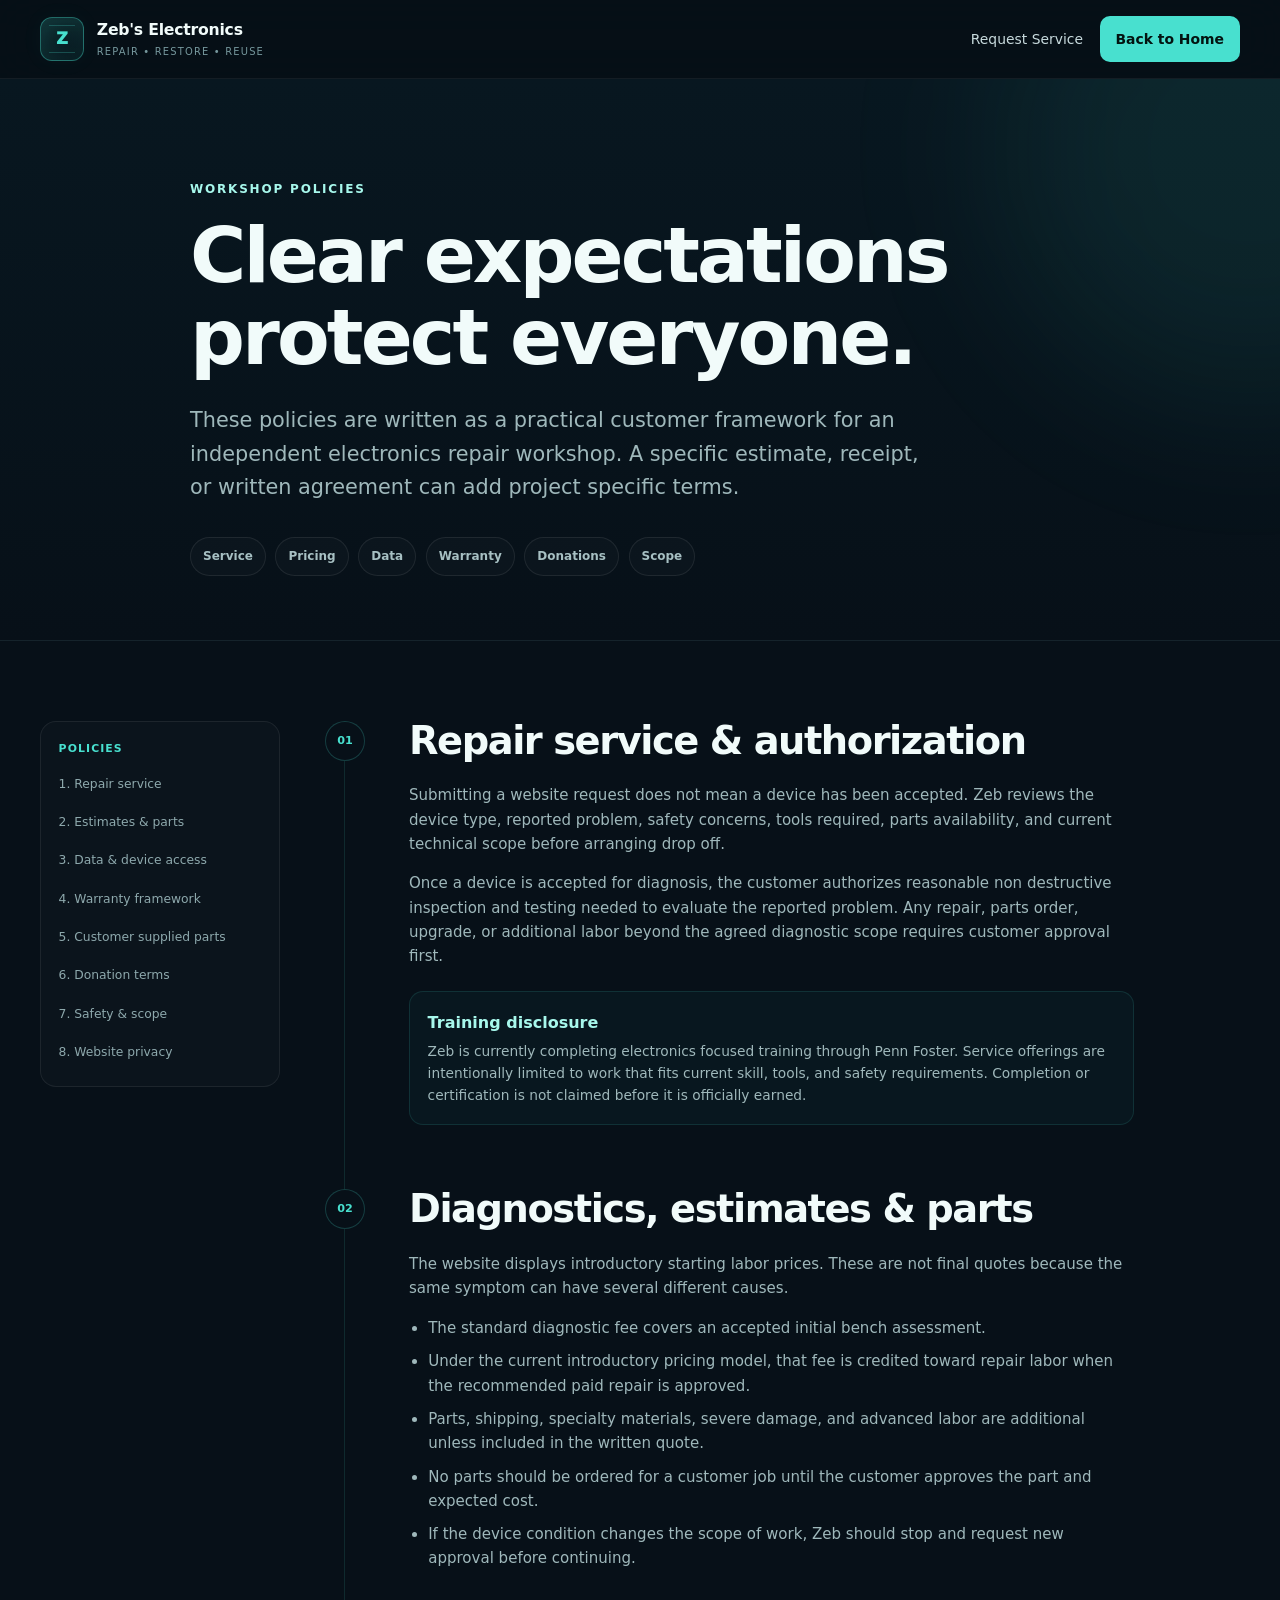
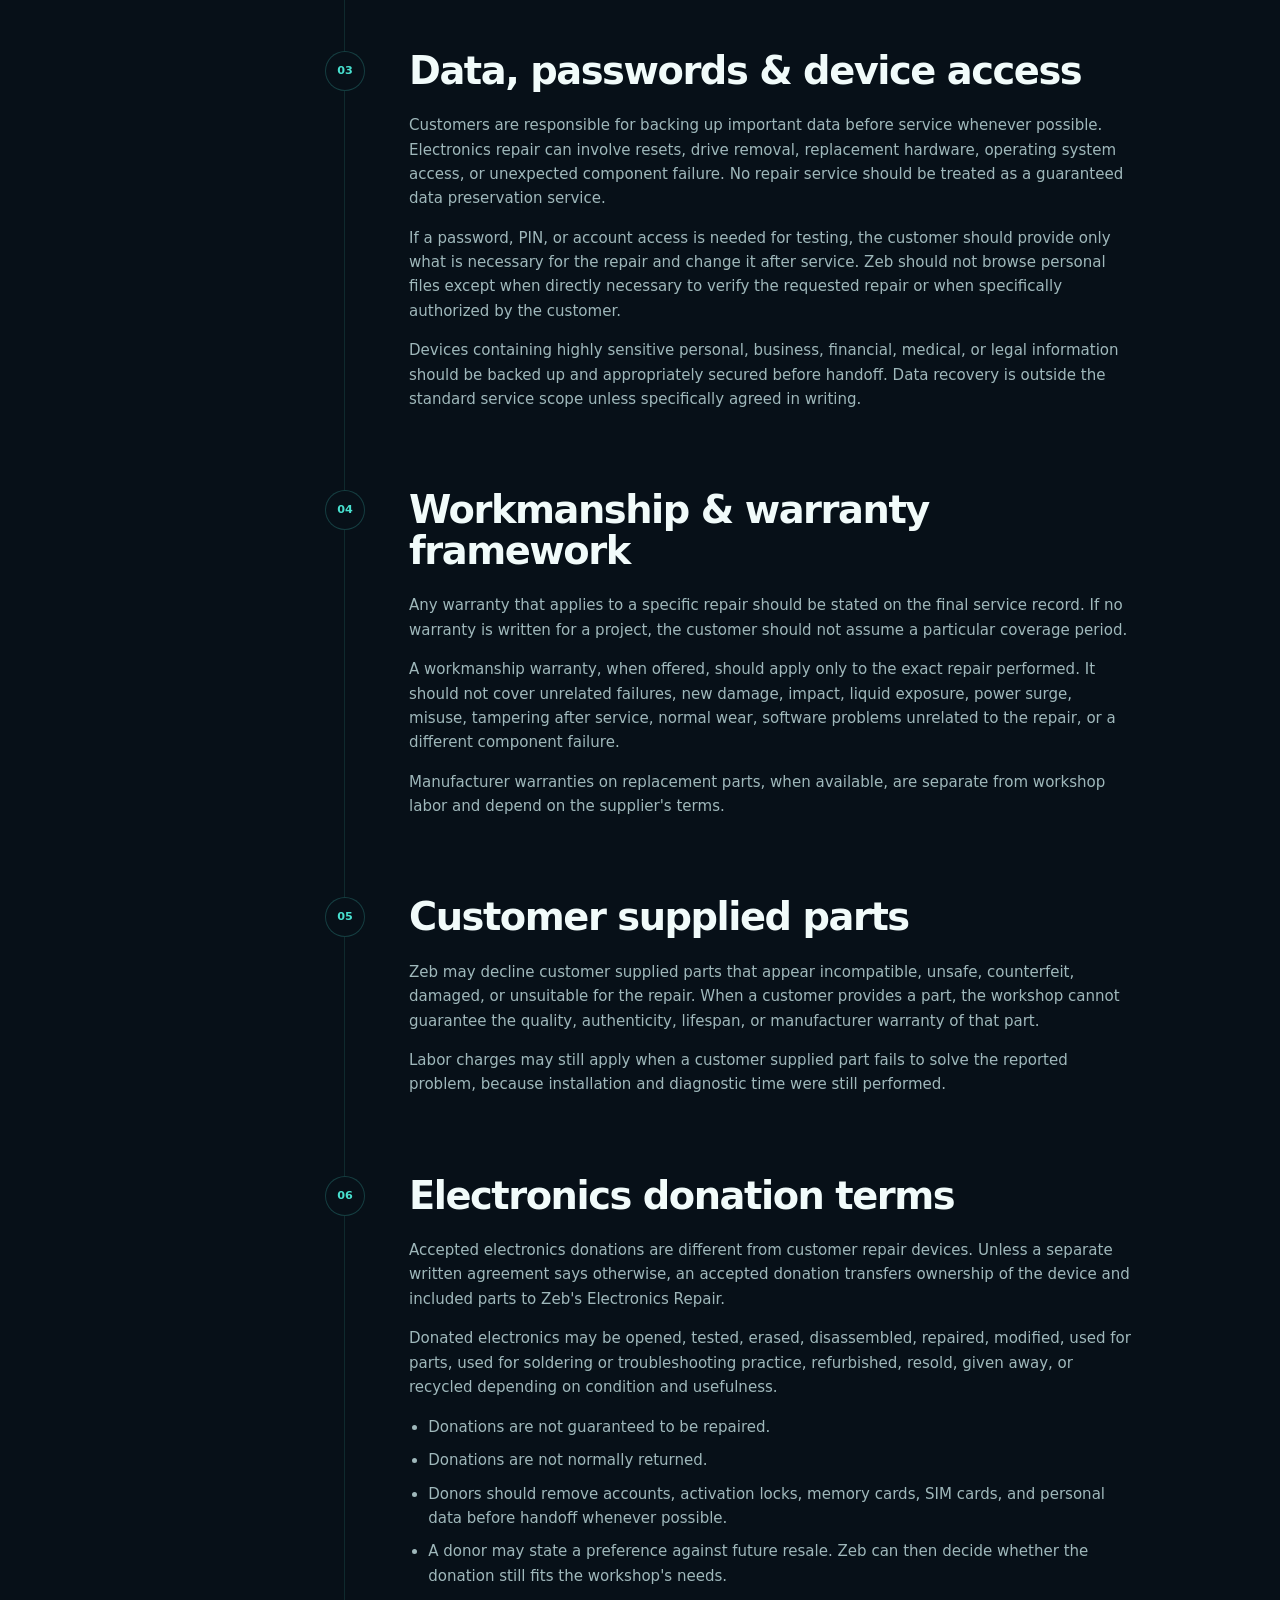
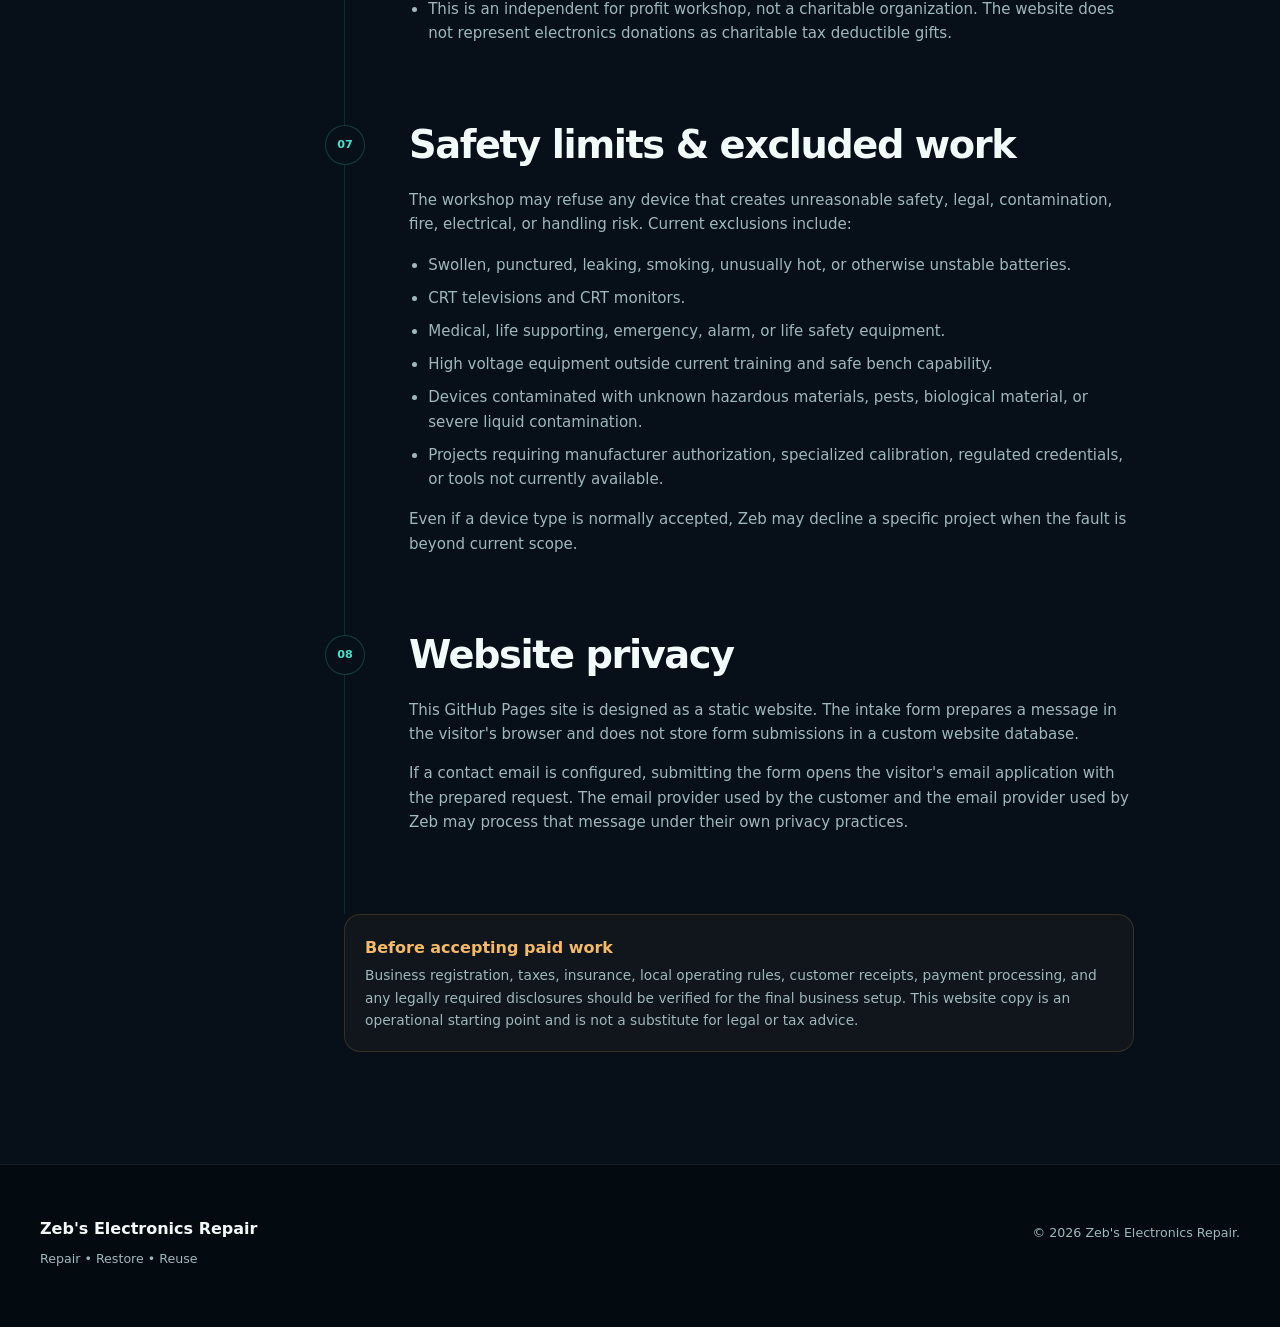
==== policies.html @ aea97937 "Add files via upload" ====
<!doctype html>
<html lang="en">
<head>
  <meta charset="utf-8" />
  <meta name="viewport" content="width=device-width, initial-scale=1" />
  <meta name="theme-color" content="#071018" />
  <meta name="description" content="Service, data, donation, repair, and workshop policies for Zeb's Electronics Repair." />
  <title>Service Policies | Zeb's Electronics Repair</title>
  <link rel="icon" href="assets/favicon.svg" type="image/svg+xml" />
  <link rel="stylesheet" href="styles.css" />
</head>
<body class="policy-page">
  <a class="skip-link" href="#main">Skip to content</a>
  <header class="site-header" id="top">
    <div class="container nav-wrap">
      <a class="brand" href="index.html" aria-label="Zeb's Electronics Repair home">
        <span class="brand-mark" aria-hidden="true"><span>Z</span></span>
        <span class="brand-copy"><strong>Zeb's Electronics</strong><small>Repair • Restore • Reuse</small></span>
      </a>
      <nav class="policy-nav" aria-label="Policy navigation">
        <a href="index.html#contact">Request Service</a>
        <a class="nav-cta" href="index.html">Back to Home</a>
      </nav>
    </div>
  </header>

  <main id="main">
    <section class="policy-hero">
      <div class="container narrow reveal visible">
        <p class="eyebrow">Workshop policies</p>
        <h1>Clear expectations protect everyone.</h1>
        <p class="hero-lead">These policies are written as a practical customer framework for an independent electronics repair workshop. A specific estimate, receipt, or written agreement can add project specific terms.</p>
        <div class="policy-jump">
          <a href="#service">Service</a><a href="#pricing-policy">Pricing</a><a href="#data">Data</a><a href="#warranty">Warranty</a><a href="#donations">Donations</a><a href="#scope">Scope</a>
        </div>
      </div>
    </section>

    <section class="policy-content">
      <div class="container policy-layout">
        <aside class="policy-sidebar">
          <span>Policies</span>
          <a href="#service">1. Repair service</a>
          <a href="#pricing-policy">2. Estimates & parts</a>
          <a href="#data">3. Data & device access</a>
          <a href="#warranty">4. Warranty framework</a>
          <a href="#customer-parts">5. Customer supplied parts</a>
          <a href="#donations">6. Donation terms</a>
          <a href="#scope">7. Safety & scope</a>
          <a href="#privacy">8. Website privacy</a>
        </aside>

        <div class="policy-sections">
          <section id="service" class="policy-block">
            <span class="policy-number">01</span>
            <h2>Repair service & authorization</h2>
            <p>Submitting a website request does not mean a device has been accepted. Zeb reviews the device type, reported problem, safety concerns, tools required, parts availability, and current technical scope before arranging drop off.</p>
            <p>Once a device is accepted for diagnosis, the customer authorizes reasonable non destructive inspection and testing needed to evaluate the reported problem. Any repair, parts order, upgrade, or additional labor beyond the agreed diagnostic scope requires customer approval first.</p>
            <div class="policy-callout"><strong>Training disclosure</strong><p>Zeb is currently completing electronics focused training through Penn Foster. Service offerings are intentionally limited to work that fits current skill, tools, and safety requirements. Completion or certification is not claimed before it is officially earned.</p></div>
          </section>

          <section id="pricing-policy" class="policy-block">
            <span class="policy-number">02</span>
            <h2>Diagnostics, estimates & parts</h2>
            <p>The website displays introductory starting labor prices. These are not final quotes because the same symptom can have several different causes.</p>
            <ul>
              <li>The standard diagnostic fee covers an accepted initial bench assessment.</li>
              <li>Under the current introductory pricing model, that fee is credited toward repair labor when the recommended paid repair is approved.</li>
              <li>Parts, shipping, specialty materials, severe damage, and advanced labor are additional unless included in the written quote.</li>
              <li>No parts should be ordered for a customer job until the customer approves the part and expected cost.</li>
              <li>If the device condition changes the scope of work, Zeb should stop and request new approval before continuing.</li>
            </ul>
          </section>

          <section id="data" class="policy-block">
            <span class="policy-number">03</span>
            <h2>Data, passwords & device access</h2>
            <p>Customers are responsible for backing up important data before service whenever possible. Electronics repair can involve resets, drive removal, replacement hardware, operating system access, or unexpected component failure. No repair service should be treated as a guaranteed data preservation service.</p>
            <p>If a password, PIN, or account access is needed for testing, the customer should provide only what is necessary for the repair and change it after service. Zeb should not browse personal files except when directly necessary to verify the requested repair or when specifically authorized by the customer.</p>
            <p>Devices containing highly sensitive personal, business, financial, medical, or legal information should be backed up and appropriately secured before handoff. Data recovery is outside the standard service scope unless specifically agreed in writing.</p>
          </section>

          <section id="warranty" class="policy-block">
            <span class="policy-number">04</span>
            <h2>Workmanship & warranty framework</h2>
            <p>Any warranty that applies to a specific repair should be stated on the final service record. If no warranty is written for a project, the customer should not assume a particular coverage period.</p>
            <p>A workmanship warranty, when offered, should apply only to the exact repair performed. It should not cover unrelated failures, new damage, impact, liquid exposure, power surge, misuse, tampering after service, normal wear, software problems unrelated to the repair, or a different component failure.</p>
            <p>Manufacturer warranties on replacement parts, when available, are separate from workshop labor and depend on the supplier's terms.</p>
          </section>

          <section id="customer-parts" class="policy-block">
            <span class="policy-number">05</span>
            <h2>Customer supplied parts</h2>
            <p>Zeb may decline customer supplied parts that appear incompatible, unsafe, counterfeit, damaged, or unsuitable for the repair. When a customer provides a part, the workshop cannot guarantee the quality, authenticity, lifespan, or manufacturer warranty of that part.</p>
            <p>Labor charges may still apply when a customer supplied part fails to solve the reported problem, because installation and diagnostic time were still performed.</p>
          </section>

          <section id="donations" class="policy-block">
            <span class="policy-number">06</span>
            <h2>Electronics donation terms</h2>
            <p>Accepted electronics donations are different from customer repair devices. Unless a separate written agreement says otherwise, an accepted donation transfers ownership of the device and included parts to Zeb's Electronics Repair.</p>
            <p>Donated electronics may be opened, tested, erased, disassembled, repaired, modified, used for parts, used for soldering or troubleshooting practice, refurbished, resold, given away, or recycled depending on condition and usefulness.</p>
            <ul>
              <li>Donations are not guaranteed to be repaired.</li>
              <li>Donations are not normally returned.</li>
              <li>Donors should remove accounts, activation locks, memory cards, SIM cards, and personal data before handoff whenever possible.</li>
              <li>A donor may state a preference against future resale. Zeb can then decide whether the donation still fits the workshop's needs.</li>
              <li>This is an independent for profit workshop, not a charitable organization. The website does not represent electronics donations as charitable tax deductible gifts.</li>
            </ul>
          </section>

          <section id="scope" class="policy-block">
            <span class="policy-number">07</span>
            <h2>Safety limits & excluded work</h2>
            <p>The workshop may refuse any device that creates unreasonable safety, legal, contamination, fire, electrical, or handling risk. Current exclusions include:</p>
            <ul>
              <li>Swollen, punctured, leaking, smoking, unusually hot, or otherwise unstable batteries.</li>
              <li>CRT televisions and CRT monitors.</li>
              <li>Medical, life supporting, emergency, alarm, or life safety equipment.</li>
              <li>High voltage equipment outside current training and safe bench capability.</li>
              <li>Devices contaminated with unknown hazardous materials, pests, biological material, or severe liquid contamination.</li>
              <li>Projects requiring manufacturer authorization, specialized calibration, regulated credentials, or tools not currently available.</li>
            </ul>
            <p>Even if a device type is normally accepted, Zeb may decline a specific project when the fault is beyond current scope.</p>
          </section>

          <section id="privacy" class="policy-block">
            <span class="policy-number">08</span>
            <h2>Website privacy</h2>
            <p>This GitHub Pages site is designed as a static website. The intake form prepares a message in the visitor's browser and does not store form submissions in a custom website database.</p>
            <p>If a contact email is configured, submitting the form opens the visitor's email application with the prepared request. The email provider used by the customer and the email provider used by Zeb may process that message under their own privacy practices.</p>
          </section>

          <div class="policy-footer-note">
            <strong>Before accepting paid work</strong>
            <p>Business registration, taxes, insurance, local operating rules, customer receipts, payment processing, and any legally required disclosures should be verified for the final business setup. This website copy is an operational starting point and is not a substitute for legal or tax advice.</p>
          </div>
        </div>
      </div>
    </section>
  </main>

  <footer class="site-footer">
    <div class="container footer-grid policy-footer-grid">
      <div><strong>Zeb's Electronics Repair</strong><p>Repair • Restore • Reuse</p></div>
      <div class="footer-small"><p>© <span id="year"></span> Zeb's Electronics Repair.</p></div>
    </div>
  </footer>
  <script src="script.js"></script>
</body>
</html>
---- styles.css ----
:root {
  --bg: #061017;
  --bg-deep: #040b10;
  --bg-soft: #0a1720;
  --panel: #0d1e28;
  --panel-2: #102833;
  --line: rgba(151, 211, 218, 0.15);
  --line-strong: rgba(151, 211, 218, 0.28);
  --text: #f1fbfa;
  --muted: #9fb8bb;
  --muted-2: #718f94;
  --accent: #48e0cf;
  --accent-2: #a7f8ec;
  --accent-dark: #0cae9e;
  --warm: #f5ba67;
  --danger: #ff8f7e;
  --success: #6ce7b7;
  --max: 1200px;
  --radius: 24px;
  --radius-sm: 14px;
  --shadow: 0 30px 80px rgba(0, 0, 0, 0.32);
  --shadow-soft: 0 14px 40px rgba(0, 0, 0, 0.19);
}

* { box-sizing: border-box; }
html { scroll-behavior: smooth; }
body {
  margin: 0;
  font-family: Inter, ui-sans-serif, system-ui, -apple-system, BlinkMacSystemFont, "Segoe UI", sans-serif;
  background: var(--bg);
  color: var(--text);
  line-height: 1.62;
  -webkit-font-smoothing: antialiased;
}
body::selection { background: var(--accent); color: #02100e; }
a { color: inherit; }
img { max-width: 100%; display: block; }
button, input, textarea, select { font: inherit; }
button { color: inherit; }

.sr-only {
  position: absolute;
  width: 1px;
  height: 1px;
  padding: 0;
  margin: -1px;
  overflow: hidden;
  clip: rect(0, 0, 0, 0);
  white-space: nowrap;
  border: 0;
}
.skip-link {
  position: fixed;
  left: 1rem;
  top: 1rem;
  z-index: 999;
  padding: 0.72rem 1rem;
  background: var(--accent);
  color: #04110f;
  border-radius: 10px;
  transform: translateY(-180%);
  transition: 0.2s ease;
  font-weight: 800;
}
.skip-link:focus { transform: translateY(0); }

.container { width: min(calc(100% - 2rem), var(--max)); margin-inline: auto; }
.narrow { max-width: 900px; }
.section { padding: 7.5rem 0; }
.section-shell { position: relative; overflow: hidden; }
.eyebrow {
  display: inline-flex;
  align-items: center;
  gap: 0.55rem;
  margin: 0 0 1rem;
  color: var(--accent-2);
  font-size: 0.75rem;
  font-weight: 850;
  letter-spacing: 0.15em;
  text-transform: uppercase;
}
h1, h2, h3 { line-height: 1.06; margin-top: 0; letter-spacing: -0.038em; }
h1 { font-size: clamp(3.35rem, 7.5vw, 7rem); max-width: 890px; margin-bottom: 1.6rem; }
h1 span { color: var(--accent); }
h2 { font-size: clamp(2.25rem, 4.4vw, 4.2rem); margin-bottom: 1.35rem; }
h3 { font-size: 1.35rem; }
p { color: var(--muted); }
.section-heading { max-width: 780px; margin-bottom: 3rem; }
.section-heading.compact { margin-bottom: 0; }
.section-heading > p:last-child { font-size: 1.05rem; max-width: 720px; }

.site-header {
  position: sticky;
  top: 0;
  z-index: 100;
  border-bottom: 1px solid rgba(255,255,255,0.06);
  background: rgba(6, 16, 23, 0.86);
  backdrop-filter: blur(20px);
}
.nav-wrap { min-height: 78px; display: flex; align-items: center; justify-content: space-between; gap: 1rem; }
.brand { display: inline-flex; align-items: center; gap: 0.8rem; text-decoration: none; min-width: 0; }
.brand-mark {
  position: relative;
  width: 44px;
  height: 44px;
  display: grid;
  place-items: center;
  border: 1px solid rgba(72, 224, 207, 0.4);
  border-radius: 12px;
  background: linear-gradient(145deg, rgba(72,224,207,0.16), rgba(72,224,207,0.03));
  color: var(--accent);
  font-weight: 950;
  box-shadow: inset 0 0 22px rgba(72,224,207,0.07), 0 0 24px rgba(72,224,207,0.04);
}
.brand-mark::before,
.brand-mark::after {
  content: "";
  position: absolute;
  left: 8px;
  right: 8px;
  height: 1px;
  background: rgba(72,224,207,0.24);
}
.brand-mark::before { top: 7px; }
.brand-mark::after { bottom: 7px; }
.brand-mark span { position: relative; z-index: 1; }
.brand-copy strong, .brand-copy small { display: block; }
.brand-copy strong { font-size: 0.98rem; letter-spacing: -0.015em; }
.brand-copy small { color: #76989d; font-size: 0.62rem; margin-top: 0.1rem; letter-spacing: 0.12em; text-transform: uppercase; }
.site-nav, .policy-nav { display: flex; align-items: center; gap: 0.25rem; }
.site-nav a, .policy-nav a { text-decoration: none; color: #c8dadd; font-size: 0.87rem; padding: 0.75rem 0.78rem; border-radius: 10px; }
.site-nav a:hover, .policy-nav a:hover { color: white; background: rgba(255,255,255,0.045); }
.site-nav .nav-cta, .policy-nav .nav-cta { color: #031411; background: var(--accent); font-weight: 850; padding-inline: 1rem; }
.menu-button { display: none; border: 0; background: transparent; width: 45px; height: 45px; padding: 10px; }
.menu-button span:not(.sr-only) { display: block; width: 100%; height: 2px; margin: 5px 0; background: var(--text); }

.hero { min-height: 790px; display: grid; align-items: center; padding: 7rem 0 6rem; }
.circuit-grid {
  position: absolute;
  inset: 0;
  pointer-events: none;
  opacity: 0.36;
  background-image:
    linear-gradient(rgba(72,224,207,0.05) 1px, transparent 1px),
    linear-gradient(90deg, rgba(72,224,207,0.05) 1px, transparent 1px);
  background-size: 58px 58px;
  mask-image: linear-gradient(to bottom, black, transparent 91%);
}
.circuit-grid::after {
  content: "";
  position: absolute;
  width: 700px;
  height: 700px;
  right: -180px;
  top: 20px;
  background: radial-gradient(circle, rgba(72,224,207,0.18), rgba(72,224,207,0.035) 44%, transparent 69%);
  filter: blur(12px);
}
.hero-grid { position: relative; display: grid; grid-template-columns: 1.16fr 0.84fr; align-items: center; gap: 4rem; }
.hero-lead { max-width: 730px; font-size: clamp(1.08rem, 2vw, 1.3rem); }
.hero-actions { display: flex; gap: 0.85rem; flex-wrap: wrap; margin: 2rem 0 2.6rem; }
.button {
  display: inline-flex;
  align-items: center;
  justify-content: center;
  min-height: 52px;
  padding: 0.86rem 1.28rem;
  border-radius: 13px;
  border: 1px solid transparent;
  text-decoration: none;
  font-weight: 850;
  cursor: pointer;
  transition: transform 0.2s ease, box-shadow 0.2s ease, border-color 0.2s ease, background 0.2s ease;
}
.button:hover { transform: translateY(-2px); }
.button.primary { background: var(--accent); color: #031310; box-shadow: 0 12px 34px rgba(72,224,207,0.16); }
.button.primary:hover { box-shadow: 0 16px 44px rgba(72,224,207,0.24); }
.button.secondary { border-color: rgba(255,255,255,0.13); color: var(--text); background: rgba(255,255,255,0.025); }
.button.secondary:hover { border-color: rgba(72,224,207,0.3); background: rgba(72,224,207,0.04); }
.small-button { min-height: 46px; font-size: 0.88rem; }
.status-dot, .live-light { width: 9px; height: 9px; border-radius: 50%; background: var(--success); box-shadow: 0 0 14px rgba(108,231,183,0.7); flex: 0 0 auto; }
.hero-proof { display: grid; grid-template-columns: repeat(3, minmax(0,1fr)); gap: 0; max-width: 700px; border-top: 1px solid rgba(255,255,255,0.08); padding-top: 1.1rem; }
.hero-proof > div { padding: 0.5rem 1rem 0.5rem 0; }
.hero-proof > div + div { padding-left: 1rem; border-left: 1px solid rgba(255,255,255,0.07); }
.hero-proof strong, .hero-proof span { display: block; }
.hero-proof strong { font-size: 0.86rem; }
.hero-proof span { margin-top: 0.25rem; color: #77969b; font-size: 0.73rem; line-height: 1.35; }
.hero-panel { position: relative; min-height: 520px; display: grid; place-items: center; }
.panel-glow { position: absolute; width: 360px; height: 360px; border-radius: 50%; background: rgba(72,224,207,0.1); filter: blur(70px); }
.device-card {
  position: relative;
  width: min(100%, 420px);
  padding: 2rem;
  border: 1px solid rgba(72,224,207,0.17);
  border-radius: 28px;
  background: linear-gradient(145deg, rgba(17,42,53,0.95), rgba(7,19,27,0.95));
  box-shadow: var(--shadow);
  overflow: hidden;
}
.device-card::before { content: ""; position: absolute; inset: 0; pointer-events: none; background: linear-gradient(135deg, rgba(255,255,255,0.035), transparent 30%); }
.card-kicker { display: flex; align-items: center; gap: 0.55rem; color: #7da4a8; font-size: 0.67rem; font-weight: 900; letter-spacing: 0.14em; }
.repair-screen { position: relative; height: 124px; margin: 1.6rem 0 1.5rem; border: 1px solid rgba(72,224,207,0.12); border-radius: 15px; background: #07141b; overflow: hidden; }
.repair-screen::before { content: ""; position: absolute; inset: 0; opacity: 0.35; background-image: linear-gradient(rgba(72,224,207,0.07) 1px, transparent 1px); background-size: 100% 18px; }
.screen-line { position: absolute; left: 22px; height: 4px; border-radius: 99px; background: rgba(72,224,207,0.45); }
.screen-line.w80 { top: 28px; width: 78%; }
.screen-line.w58 { top: 51px; width: 56%; }
.screen-line.w68 { top: 74px; width: 66%; }
.screen-pulse { position: absolute; left: 22px; bottom: 22px; width: calc(100% - 44px); height: 1px; background: linear-gradient(90deg, transparent, var(--accent), transparent); box-shadow: 0 0 12px rgba(72,224,207,0.55); }
.device-card h2 { font-size: 2rem; margin-bottom: 0.7rem; }
.device-card > p { font-size: 0.9rem; }
.device-stats { display: grid; grid-template-columns: repeat(3,1fr); gap: 0.7rem; margin-top: 1.5rem; padding-top: 1.2rem; border-top: 1px solid rgba(255,255,255,0.08); }
.device-stats div { display: grid; gap: 0.1rem; }
.device-stats strong { color: var(--accent); font-size: 0.8rem; }
.device-stats span { color: #87a6aa; font-size: 0.78rem; }
.floating-chip { position: absolute; padding: 0.55rem 0.75rem; border-radius: 10px; border: 1px solid rgba(72,224,207,0.15); background: rgba(8,22,30,0.9); color: #a9cdcf; font-size: 0.72rem; font-weight: 800; box-shadow: var(--shadow-soft); }
.chip-one { left: 0; top: 96px; transform: rotate(-5deg); }
.chip-two { right: -12px; top: 150px; transform: rotate(4deg); }
.chip-three { right: 18px; bottom: 88px; transform: rotate(-3deg); }

.trust-strip { border-top: 1px solid rgba(255,255,255,0.05); border-bottom: 1px solid rgba(255,255,255,0.05); background: #07141b; }
.trust-grid { display: grid; grid-template-columns: repeat(4, 1fr); }
.trust-grid > div { padding: 1.35rem 1.2rem; display: grid; grid-template-columns: auto 1fr; grid-template-rows: auto auto; column-gap: 0.7rem; border-right: 1px solid rgba(255,255,255,0.06); }
.trust-grid > div:last-child { border-right: 0; }
.trust-grid span { grid-row: 1 / 3; align-self: start; color: var(--accent); font-size: 0.72rem; font-weight: 900; }
.trust-grid strong { font-size: 0.88rem; }
.trust-grid small { color: #6f8d92; font-size: 0.7rem; margin-top: 0.18rem; line-height: 1.35; }

.card-grid { display: grid; gap: 1rem; }
.services-grid { grid-template-columns: repeat(3, 1fr); }
.service-card {
  position: relative;
  display: flex;
  flex-direction: column;
  min-height: 390px;
  padding: 1.55rem;
  border: 1px solid rgba(255,255,255,0.075);
  border-radius: var(--radius);
  background: linear-gradient(145deg, rgba(15,34,45,0.84), rgba(8,20,28,0.72));
  overflow: hidden;
  transition: transform 0.25s ease, border-color 0.25s ease, background 0.25s ease;
}
.service-card:hover { transform: translateY(-5px); border-color: rgba(72,224,207,0.23); background: linear-gradient(145deg, rgba(17,41,51,0.94), rgba(8,20,28,0.82)); }
.service-card::after { content: ""; position: absolute; width: 140px; height: 140px; right: -70px; top: -70px; border-radius: 50%; background: rgba(72,224,207,0.05); }
.service-top { display: flex; align-items: center; justify-content: space-between; gap: 1rem; margin-bottom: 1.2rem; }
.service-symbol { width: 48px; height: 48px; display: grid; place-items: center; border-radius: 14px; background: rgba(72,224,207,0.08); color: var(--accent); font-size: 1.35rem; }
.service-tag { color: #7f9fa4; border: 1px solid rgba(255,255,255,0.07); border-radius: 99px; padding: 0.3rem 0.55rem; font-size: 0.62rem; font-weight: 850; text-transform: uppercase; letter-spacing: 0.08em; }
.service-card h3 { margin-bottom: 0.65rem; }
.service-card > p { margin-top: 0; }
.mini-list { display: grid; gap: 0.35rem; padding: 0; margin: 0 0 1.5rem; list-style: none; color: #8ca9ad; font-size: 0.82rem; }
.mini-list li::before { content: "✓"; color: var(--accent); margin-right: 0.55rem; font-weight: 900; }
.service-card > a { margin-top: auto; text-decoration: none; color: var(--accent-2); font-size: 0.84rem; font-weight: 850; }
.service-card > a span { display: inline-block; margin-left: 0.2rem; transition: transform 0.2s ease; }
.service-card > a:hover span { transform: translateX(3px); }
.scope-banner { margin-top: 1.2rem; padding: 1.1rem 1.2rem; display: flex; align-items: center; justify-content: space-between; gap: 1.2rem; border: 1px solid rgba(245,186,103,0.2); border-radius: 16px; background: rgba(245,186,103,0.045); }
.scope-banner > div { display: flex; align-items: flex-start; gap: 0.8rem; }
.scope-icon { width: 32px; height: 32px; flex: 0 0 auto; display: grid; place-items: center; border-radius: 50%; background: rgba(245,186,103,0.1); color: var(--warm); font-weight: 950; }
.scope-banner strong { color: var(--warm); }
.scope-banner p { margin: 0.1rem 0 0; font-size: 0.86rem; }
.scope-banner > a { flex: 0 0 auto; color: var(--warm); text-decoration: none; font-weight: 850; font-size: 0.83rem; }

.pricing-section { background: linear-gradient(180deg, #08151d, #071018); border-top: 1px solid rgba(255,255,255,0.04); border-bottom: 1px solid rgba(255,255,255,0.04); }
.pricing-head { display: grid; grid-template-columns: 1.1fr 0.65fr; align-items: end; gap: 4rem; margin-bottom: 3rem; }
.pricing-note { padding: 1.3rem; border-left: 2px solid var(--accent); background: rgba(72,224,207,0.04); }
.pricing-note strong { color: var(--accent-2); }
.pricing-note p { margin: 0.25rem 0 0; font-size: 0.86rem; }
.price-grid { display: grid; grid-template-columns: repeat(3, 1fr); gap: 1rem; }
.price-card { position: relative; display: flex; flex-direction: column; min-height: 420px; padding: 1.6rem; border: 1px solid rgba(255,255,255,0.075); border-radius: var(--radius); background: rgba(255,255,255,0.024); overflow: hidden; }
.price-card.featured { border-color: rgba(72,224,207,0.28); background: linear-gradient(150deg, rgba(72,224,207,0.07), rgba(255,255,255,0.02)); box-shadow: inset 0 0 40px rgba(72,224,207,0.025); }
.popular-ribbon { position: absolute; right: 0; top: 0; padding: 0.5rem 0.75rem; border-radius: 0 24px 0 12px; background: var(--accent); color: #041310; font-size: 0.62rem; font-weight: 900; text-transform: uppercase; letter-spacing: 0.08em; }
.price-label { color: #8aabad; font-size: 0.72rem; font-weight: 850; text-transform: uppercase; letter-spacing: 0.1em; }
.price { display: flex; align-items: baseline; gap: 0.1rem; margin: 1.15rem 0 0.5rem; }
.price small { color: var(--accent-2); font-size: 0.86rem; font-weight: 850; }
.price strong { font-size: 4rem; line-height: 1; letter-spacing: -0.07em; }
.price-card > p { margin-top: 0.4rem; }
.price-card ul { list-style: none; padding: 0; margin: 0.6rem 0 1.5rem; display: grid; gap: 0.5rem; color: #91afb3; font-size: 0.84rem; }
.price-card li::before { content: "•"; color: var(--accent); margin-right: 0.55rem; }
.price-link { margin-top: auto; min-height: 44px; display: grid; place-items: center; text-decoration: none; border: 1px solid rgba(72,224,207,0.18); border-radius: 11px; color: var(--accent-2); background: rgba(72,224,207,0.035); font-size: 0.82rem; font-weight: 850; }
.price-link:hover { border-color: rgba(72,224,207,0.36); background: rgba(72,224,207,0.07); }
.pricing-disclaimer { margin-top: 1.3rem; display: flex; gap: 0.7rem; padding: 1rem 1.2rem; border-radius: 14px; border: 1px solid rgba(255,255,255,0.07); background: rgba(255,255,255,0.018); }
.pricing-disclaimer strong { flex: 0 0 auto; color: #dceceb; }
.pricing-disclaimer p { margin: 0; font-size: 0.83rem; }

.value-section { padding-bottom: 6rem; }
.value-grid { display: grid; grid-template-columns: 0.82fr 1.18fr; gap: 5rem; align-items: start; }
.value-stack { display: grid; }
.value-stack article { display: grid; grid-template-columns: 62px 1fr; gap: 1rem; padding: 1.25rem 0; border-bottom: 1px solid rgba(255,255,255,0.07); }
.value-stack article:first-child { padding-top: 0; }
.value-stack article > span { color: var(--accent); font-size: 0.78rem; font-weight: 900; }
.value-stack strong { font-size: 1.05rem; }
.value-stack p { margin: 0.25rem 0 0; font-size: 0.9rem; }

.donation-section { background: linear-gradient(180deg, #07141c, #09131b); border-top: 1px solid rgba(255,255,255,0.05); border-bottom: 1px solid rgba(255,255,255,0.05); }
.donation-grid { display: grid; grid-template-columns: 0.88fr 1.12fr; gap: 4rem; align-items: start; }
.large-copy { font-size: 1.08rem; margin-bottom: 1.8rem; }
.donation-actions { display: flex; align-items: center; flex-wrap: wrap; gap: 1.2rem; }
.text-link { color: var(--accent-2); text-decoration: none; font-weight: 850; font-size: 0.88rem; }
.text-link span { display: inline-block; transition: transform 0.2s ease; }
.text-link:hover span { transform: translateX(3px); }
.small-print { margin-top: 1.3rem; font-size: 0.76rem; color: #718f94; }
.donation-cards { display: grid; gap: 1rem; }
.donation-card { padding: 1.45rem; border-radius: 20px; border: 1px solid rgba(255,255,255,0.08); background: rgba(255,255,255,0.025); }
.donation-card h3 { display: flex; align-items: center; gap: 0.55rem; font-size: 1.08rem; margin-bottom: 1rem; }
.donation-card.good h3 span { color: var(--accent); }
.donation-card.avoid h3 span { color: var(--danger); }
.donation-card ul { margin: 0; padding-left: 1.25rem; color: #9cb5b8; font-size: 0.9rem; }
.donation-card li + li { margin-top: 0.5rem; }
.donation-rules { margin-top: 2.3rem; display: grid; grid-template-columns: repeat(4,1fr); gap: 1rem; }
.donation-rules > div { padding: 1.2rem; border-top: 1px solid rgba(72,224,207,0.16); background: linear-gradient(180deg, rgba(72,224,207,0.025), transparent); }
.donation-rules span { color: var(--accent); font-size: 0.7rem; font-weight: 950; }
.donation-rules strong { display: block; margin-top: 0.5rem; font-size: 0.9rem; }
.donation-rules p { margin: 0.2rem 0 0; font-size: 0.78rem; }

.process-section { position: relative; }
.process-line { height: 1px; width: 100%; margin: 0 0 0.2rem; background: rgba(255,255,255,0.06); overflow: hidden; }
.process-line span { display: block; width: 58%; height: 100%; background: linear-gradient(90deg, transparent, var(--accent), transparent); }
.process-grid { display: grid; grid-template-columns: repeat(4, 1fr); gap: 0; }
.process-grid.five { grid-template-columns: repeat(5, 1fr); }
.process-step { position: relative; padding: 1.7rem 1.25rem 0; border-top: 1px solid rgba(72,224,207,0.12); }
.process-step > span { color: var(--accent); font-size: 1.5rem; font-weight: 950; opacity: 0.45; }
.process-step h3 { margin: 1rem 0 0.5rem; font-size: 1.15rem; }
.process-step p { margin: 0; font-size: 0.84rem; }

.about-section { background: linear-gradient(180deg, #071018, #061219); }
.about-grid { display: grid; grid-template-columns: 0.9fr 1.1fr; gap: 5rem; align-items: center; }
.about-visual { min-height: 500px; display: grid; place-items: center; }
.board {
  position: relative;
  width: min(100%, 450px);
  aspect-ratio: 1 / 1;
  border-radius: 36px;
  border: 1px solid rgba(72,224,207,0.22);
  background:
    linear-gradient(rgba(72,224,207,0.06) 1px, transparent 1px),
    linear-gradient(90deg, rgba(72,224,207,0.06) 1px, transparent 1px),
    linear-gradient(145deg, #102531, #08141c);
  background-size: 36px 36px, 36px 36px, auto;
  box-shadow: var(--shadow);
  overflow: hidden;
}
.board::after { content: ""; position: absolute; inset: 0; pointer-events: none; background: radial-gradient(circle at 50% 50%, rgba(72,224,207,0.06), transparent 52%); }
.board-title { position: absolute; left: 1.4rem; top: 1.25rem; color: #55777c; font-size: 0.66rem; letter-spacing: 0.12em; font-weight: 850; }
.chip-core { position: absolute; z-index: 2; left: 50%; top: 50%; transform: translate(-50%, -50%); width: 160px; height: 160px; display: grid; place-items: center; align-content: center; border-radius: 28px; border: 1px solid rgba(72,224,207,0.32); background: #0c1b24; box-shadow: 0 0 60px rgba(72,224,207,0.09), inset 0 0 22px rgba(72,224,207,0.05); }
.chip-core strong { font-size: 4rem; line-height: 1; color: var(--accent); }
.chip-core small { color: #6f9297; letter-spacing: 0.14em; font-size: 0.62rem; }
.trace { position: absolute; z-index: 1; height: 2px; background: linear-gradient(90deg, transparent, rgba(72,224,207,0.55), transparent); transform-origin: left center; }
.t1 { width: 200px; left: 20px; top: 180px; transform: rotate(24deg); }
.t2 { width: 220px; left: 210px; top: 290px; transform: rotate(-18deg); }
.t3 { width: 210px; left: 75px; top: 355px; transform: rotate(-52deg); }
.node { position: absolute; z-index: 3; width: 10px; height: 10px; border-radius: 50%; background: var(--accent); box-shadow: 0 0 16px rgba(72,224,207,0.65); }
.n1 { left: 74px; top: 202px; }.n2 { right: 84px; top: 236px; }.n3 { left: 128px; bottom: 96px; }.n4 { right: 112px; bottom: 116px; }
.board-chip { position: absolute; z-index: 3; padding: 0.35rem 0.5rem; border: 1px solid rgba(72,224,207,0.18); border-radius: 7px; background: #0a1a22; color: #6d9699; font-size: 0.55rem; font-weight: 900; letter-spacing: 0.08em; }
.bc1 { left: 42px; bottom: 58px; }.bc2 { right: 46px; top: 84px; }.bc3 { right: 52px; bottom: 48px; }
.about-copy > p:not(.eyebrow) { font-size: 1.02rem; }
.credential-card { margin: 1.8rem 0 0; display: grid; grid-template-columns: auto 1fr; gap: 0.9rem; padding: 1.2rem; border: 1px solid rgba(72,224,207,0.13); border-radius: 16px; background: rgba(72,224,207,0.035); }
.credential-icon { width: 42px; height: 42px; display: grid; place-items: center; border-radius: 50%; background: rgba(72,224,207,0.08); color: var(--accent); font-weight: 950; }
.credential-card span, .credential-card strong { display: block; }
.credential-card span { color: #6f9196; font-size: 0.68rem; font-weight: 850; text-transform: uppercase; letter-spacing: 0.08em; }
.credential-card strong { margin-top: 0.1rem; }
.credential-card p { margin: 0.25rem 0 0; font-size: 0.78rem; }
.about-points { margin-top: 1.3rem; display: grid; gap: 0.85rem; }
.about-points > div { display: grid; grid-template-columns: auto 1fr; gap: 0.7rem; padding-top: 0.9rem; border-top: 1px solid rgba(255,255,255,0.07); }
.about-points span { color: var(--accent); font-weight: 950; }
.about-points p { margin: 0; font-size: 0.86rem; }
.about-points strong { color: var(--text); }

.project-section { padding-top: 6rem; }
.project-header { display: flex; align-items: end; justify-content: space-between; gap: 2rem; margin-bottom: 2.2rem; }
.project-grid { display: grid; grid-template-columns: repeat(3, 1fr); gap: 1rem; }
.project-placeholder { min-height: 210px; display: flex; flex-direction: column; justify-content: space-between; padding: 1.3rem; border: 1px dashed rgba(72,224,207,0.18); border-radius: 20px; background: linear-gradient(145deg, rgba(72,224,207,0.028), rgba(255,255,255,0.012)); }
.project-placeholder > span { color: #557d81; font-size: 2.4rem; font-weight: 950; }
.project-placeholder strong { display: block; }
.project-placeholder p { margin: 0.15rem 0 0; font-size: 0.8rem; }

.faq-section { background: #07151d; border-top: 1px solid rgba(255,255,255,0.05); }
.faq-grid { display: grid; grid-template-columns: 0.8fr 1.2fr; gap: 4rem; align-items: start; }
.accordion { border-top: 1px solid rgba(255,255,255,0.08); }
details { border-bottom: 1px solid rgba(255,255,255,0.08); }
summary { cursor: pointer; list-style: none; padding: 1.3rem 2.2rem 1.3rem 0; position: relative; font-weight: 800; }
summary::-webkit-details-marker { display: none; }
summary::after { content: "+"; position: absolute; right: 0; top: 1.08rem; color: var(--accent); font-size: 1.5rem; font-weight: 400; transition: transform 0.2s ease; }
details[open] summary::after { transform: rotate(45deg); }
details p { margin: 0 0 1.35rem; font-size: 0.9rem; }

.contact-section { position: relative; overflow: hidden; }
.contact-section::before { content: ""; position: absolute; width: 560px; height: 560px; left: -220px; bottom: -290px; border-radius: 50%; background: rgba(72,224,207,0.07); filter: blur(75px); }
.contact-grid { position: relative; display: grid; grid-template-columns: 0.78fr 1.22fr; gap: 4rem; align-items: start; }
.contact-cards { display: grid; gap: 0.85rem; margin-top: 2rem; }
.contact-cards > div { padding: 1rem 0; border-top: 1px solid rgba(255,255,255,0.07); }
.contact-cards span, .contact-cards strong { display: block; }
.contact-cards span { color: #6f9095; font-size: 0.67rem; font-weight: 850; text-transform: uppercase; letter-spacing: 0.08em; }
.contact-cards strong { margin-top: 0.2rem; }
.contact-cards p { margin: 0.18rem 0 0; font-size: 0.82rem; }
.contact-status { margin-top: 1rem; display: flex; align-items: flex-start; gap: 0.8rem; padding: 1.1rem; border: 1px solid rgba(72,224,207,0.12); border-radius: 14px; background: rgba(72,224,207,0.03); }
.contact-status p { margin: 0; font-size: 0.82rem; }
.contact-status .status-dot { margin-top: 0.35rem; }
.contact-status strong { color: var(--text); }
.contact-form { padding: 1.6rem; border: 1px solid rgba(255,255,255,0.085); border-radius: var(--radius); background: linear-gradient(145deg, rgba(16,38,50,0.92), rgba(8,20,28,0.9)); box-shadow: var(--shadow); }
.form-head { display: grid; gap: 0.15rem; margin-bottom: 1.3rem; padding-bottom: 1rem; border-bottom: 1px solid rgba(255,255,255,0.07); }
.form-head span { color: var(--accent); font-size: 0.65rem; font-weight: 900; letter-spacing: 0.14em; }
.form-head strong { font-size: 1.08rem; }
.contact-form label { display: grid; gap: 0.45rem; margin-bottom: 1rem; color: #d9e7e8; font-size: 0.86rem; font-weight: 720; }
.field-row { display: grid; grid-template-columns: 1fr 1fr; gap: 1rem; }
input, textarea, select { width: 100%; border: 1px solid rgba(255,255,255,0.1); border-radius: 11px; color: var(--text); background: #07151c; padding: 0.82rem 0.9rem; outline: none; }
input::placeholder, textarea::placeholder { color: #5f7b80; }
input:focus, textarea:focus, select:focus { border-color: rgba(72,224,207,0.58); box-shadow: 0 0 0 4px rgba(72,224,207,0.08); }
textarea { resize: vertical; }
.check-row { grid-template-columns: auto 1fr !important; align-items: start; gap: 0.7rem !important; font-weight: 500 !important; color: #9fb6b9 !important; }
.check-row input { width: 18px; height: 18px; margin-top: 0.16rem; accent-color: var(--accent); }
.main-ack { padding-top: 0.5rem; }
.donation-options { margin: 0.6rem 0 1rem; padding: 1rem; border: 1px solid rgba(72,224,207,0.12); border-radius: 14px; background: rgba(72,224,207,0.03); }
.option-title { margin: 0 0 0.8rem; color: var(--accent-2); font-size: 0.76rem; font-weight: 850; text-transform: uppercase; letter-spacing: 0.08em; }
.donation-options .check-row:last-child { margin-bottom: 0; }
.submit-button { width: 100%; border: 0; }
.form-note { font-size: 0.73rem; margin-bottom: 0; text-align: center; color: #718f94; }
.form-result { margin-top: 1rem; padding: 1rem; border: 1px solid rgba(72,224,207,0.16); border-radius: 12px; background: rgba(72,224,207,0.05); }
.form-result > strong { color: var(--accent-2); }
.form-result p { margin: 0.35rem 0 0.8rem; white-space: pre-wrap; font-size: 0.82rem; }
.result-actions { display: flex; gap: 1rem; flex-wrap: wrap; }
.text-button { border: 0; padding: 0; background: transparent; color: var(--accent); cursor: pointer; font-weight: 850; font-size: 0.82rem; }

.cta-section { padding: 0 0 7rem; }
.cta-card { display: flex; align-items: center; justify-content: space-between; gap: 2rem; padding: 2.2rem; border: 1px solid rgba(72,224,207,0.16); border-radius: 28px; background: linear-gradient(120deg, rgba(72,224,207,0.08), rgba(255,255,255,0.018)); box-shadow: var(--shadow-soft); }
.cta-card h2 { max-width: 760px; margin-bottom: 0; font-size: clamp(2rem, 4vw, 3.7rem); }
.cta-card .eyebrow { margin-bottom: 0.7rem; }
.cta-card .button { flex: 0 0 auto; }

.site-footer { padding: 3.2rem 0; border-top: 1px solid rgba(255,255,255,0.06); background: var(--bg-deep); }
.footer-grid { display: grid; grid-template-columns: 1.35fr 0.65fr 0.75fr 1fr; gap: 2rem; align-items: start; }
.footer-brand { margin-bottom: 0.9rem; }
.footer-grid p { margin: 0.4rem 0; font-size: 0.79rem; }
.footer-links { display: grid; gap: 0.55rem; }
.footer-links strong { color: #dbe9e9; font-size: 0.8rem; }
.footer-links a { text-decoration: none; color: #95adb1; font-size: 0.8rem; }
.footer-links a:hover { color: var(--accent-2); }
.footer-small { text-align: right; }

/* Policies page */
.policy-page { background: #071018; }
.policy-hero { position: relative; padding: 6rem 0 4rem; border-bottom: 1px solid rgba(255,255,255,0.05); background: linear-gradient(180deg, #081720, #071018); overflow: hidden; }
.policy-hero::after { content: ""; position: absolute; width: 500px; height: 500px; right: -220px; top: -180px; border-radius: 50%; background: rgba(72,224,207,0.08); filter: blur(80px); }
.policy-hero .container { position: relative; z-index: 1; }
.policy-hero h1 { font-size: clamp(3rem, 6vw, 5.4rem); }
.policy-jump { display: flex; gap: 0.6rem; flex-wrap: wrap; margin-top: 2rem; }
.policy-jump a { text-decoration: none; padding: 0.55rem 0.75rem; border: 1px solid rgba(255,255,255,0.08); border-radius: 99px; color: #a7c0c3; background: rgba(255,255,255,0.02); font-size: 0.75rem; font-weight: 800; }
.policy-jump a:hover { border-color: rgba(72,224,207,0.25); color: var(--accent-2); }
.policy-content { padding: 5rem 0 7rem; }
.policy-layout { display: grid; grid-template-columns: 240px 1fr; gap: 4rem; align-items: start; }
.policy-sidebar { position: sticky; top: 105px; display: grid; gap: 0.45rem; padding: 1.1rem; border: 1px solid rgba(255,255,255,0.07); border-radius: 16px; background: rgba(255,255,255,0.02); }
.policy-sidebar > span { color: var(--accent); font-size: 0.68rem; font-weight: 900; text-transform: uppercase; letter-spacing: 0.1em; margin-bottom: 0.3rem; }
.policy-sidebar a { text-decoration: none; color: #8ea9ad; font-size: 0.77rem; padding: 0.35rem 0; }
.policy-sidebar a:hover { color: var(--accent-2); }
.policy-sections { max-width: 790px; }
.policy-block { position: relative; padding: 0 0 4rem 4rem; border-left: 1px solid rgba(72,224,207,0.12); }
.policy-number { position: absolute; left: -20px; top: 0; width: 40px; height: 40px; display: grid; place-items: center; border: 1px solid rgba(72,224,207,0.22); border-radius: 50%; background: #071018; color: var(--accent); font-size: 0.7rem; font-weight: 900; }
.policy-block h2 { font-size: clamp(1.8rem, 3vw, 2.7rem); }
.policy-block p, .policy-block li { font-size: 0.94rem; }
.policy-block ul { color: var(--muted); padding-left: 1.2rem; }
.policy-block li + li { margin-top: 0.55rem; }
.policy-callout { margin-top: 1.4rem; padding: 1.1rem; border: 1px solid rgba(72,224,207,0.13); border-radius: 14px; background: rgba(72,224,207,0.035); }
.policy-callout strong { color: var(--accent-2); }
.policy-callout p { margin: 0.25rem 0 0; font-size: 0.86rem; }
.policy-footer-note { padding: 1.25rem; border: 1px solid rgba(245,186,103,0.16); border-radius: 16px; background: rgba(245,186,103,0.04); }
.policy-footer-note strong { color: var(--warm); }
.policy-footer-note p { margin: 0.25rem 0 0; font-size: 0.86rem; }
.policy-footer-grid { grid-template-columns: 1fr 1fr; }

.reveal { opacity: 0; transform: translateY(18px); transition: opacity 0.7s ease, transform 0.7s ease; }
.reveal.visible { opacity: 1; transform: translateY(0); }
.delay-1 { transition-delay: 0.08s; }
.delay-2 { transition-delay: 0.16s; }
.delay-3 { transition-delay: 0.24s; }
.delay-4 { transition-delay: 0.32s; }

@media (prefers-reduced-motion: reduce) {
  html { scroll-behavior: auto; }
  *, *::before, *::after { transition: none !important; animation: none !important; }
  .reveal { opacity: 1; transform: none; }
}

@media (max-width: 1080px) {
  .site-nav a { padding-inline: 0.58rem; }
  .process-grid.five { grid-template-columns: repeat(3, 1fr); row-gap: 1.2rem; }
  .footer-grid { grid-template-columns: 1.2fr 0.7fr 0.8fr; }
  .footer-small { grid-column: 1 / -1; text-align: left; }
}

@media (max-width: 980px) {
  .menu-button { display: block; }
  .site-nav {
    position: absolute;
    left: 1rem;
    right: 1rem;
    top: calc(100% + 0.5rem);
    display: none;
    padding: 0.6rem;
    flex-direction: column;
    align-items: stretch;
    border: 1px solid rgba(255,255,255,0.08);
    border-radius: 16px;
    background: #0a1820;
    box-shadow: var(--shadow);
  }
  .site-nav.open { display: flex; }
  .site-nav a { padding: 0.9rem 1rem; }
  .hero { min-height: auto; padding-top: 5rem; }
  .hero-grid, .donation-grid, .about-grid, .faq-grid, .contact-grid, .value-grid { grid-template-columns: 1fr; gap: 3rem; }
  .hero-panel { min-height: 420px; }
  .services-grid, .price-grid { grid-template-columns: repeat(2, 1fr); }
  .pricing-head { grid-template-columns: 1fr; gap: 1.5rem; }
  .trust-grid { grid-template-columns: repeat(2, 1fr); }
  .trust-grid > div:nth-child(2) { border-right: 0; }
  .trust-grid > div:nth-child(-n+2) { border-bottom: 1px solid rgba(255,255,255,0.06); }
  .donation-rules { grid-template-columns: repeat(2,1fr); }
  .process-grid.five { grid-template-columns: repeat(2, 1fr); }
  .about-visual { min-height: auto; }
  .board { max-width: 400px; }
  .project-header { align-items: start; flex-direction: column; }
  .project-grid { grid-template-columns: 1fr; }
  .footer-grid { grid-template-columns: 1fr 1fr; }
  .footer-small { grid-column: 1 / -1; }
  .policy-layout { grid-template-columns: 1fr; gap: 2rem; }
  .policy-sidebar { position: static; grid-template-columns: repeat(2,1fr); }
  .policy-sidebar > span { grid-column: 1 / -1; }
  .policy-sections { max-width: none; }
}

@media (max-width: 720px) {
  .policy-nav a:first-child { display: none; }
}

@media (max-width: 640px) {
  .section { padding: 5.3rem 0; }
  .hero { padding: 4rem 0 4.8rem; }
  h1 { font-size: clamp(3rem, 14vw, 4.6rem); }
  .hero-actions { align-items: stretch; flex-direction: column; }
  .button { width: 100%; }
  .hero-proof { grid-template-columns: 1fr; }
  .hero-proof > div { padding: 0.65rem 0; }
  .hero-proof > div + div { padding-left: 0; border-left: 0; border-top: 1px solid rgba(255,255,255,0.06); }
  .hero-panel { min-height: 360px; }
  .device-card { max-width: 330px; padding: 1.4rem; }
  .floating-chip { display: none; }
  .services-grid, .price-grid, .trust-grid, .donation-rules, .process-grid.five, .field-row, .footer-grid { grid-template-columns: 1fr; }
  .trust-grid > div { border-right: 0; border-bottom: 1px solid rgba(255,255,255,0.06); }
  .trust-grid > div:last-child { border-bottom: 0; }
  .scope-banner { align-items: flex-start; flex-direction: column; }
  .pricing-disclaimer { display: block; }
  .pricing-disclaimer strong { display: block; margin-bottom: 0.35rem; }
  .price-card { min-height: 0; }
  .value-stack article { grid-template-columns: 44px 1fr; }
  .donation-actions { align-items: stretch; flex-direction: column; }
  .donation-actions .text-link { text-align: center; }
  .board { width: 100%; border-radius: 26px; }
  .contact-form { padding: 1.15rem; }
  .cta-card { align-items: stretch; flex-direction: column; padding: 1.5rem; }
  .footer-small { grid-column: auto; }
  .policy-hero { padding: 4.5rem 0 3.5rem; }
  .policy-sidebar { grid-template-columns: 1fr; }
  .policy-sidebar > span { grid-column: auto; }
  .policy-block { padding-left: 2.1rem; }
  .policy-number { left: -17px; width: 34px; height: 34px; }
  .policy-nav .nav-cta { padding: 0.7rem 0.85rem; }
}
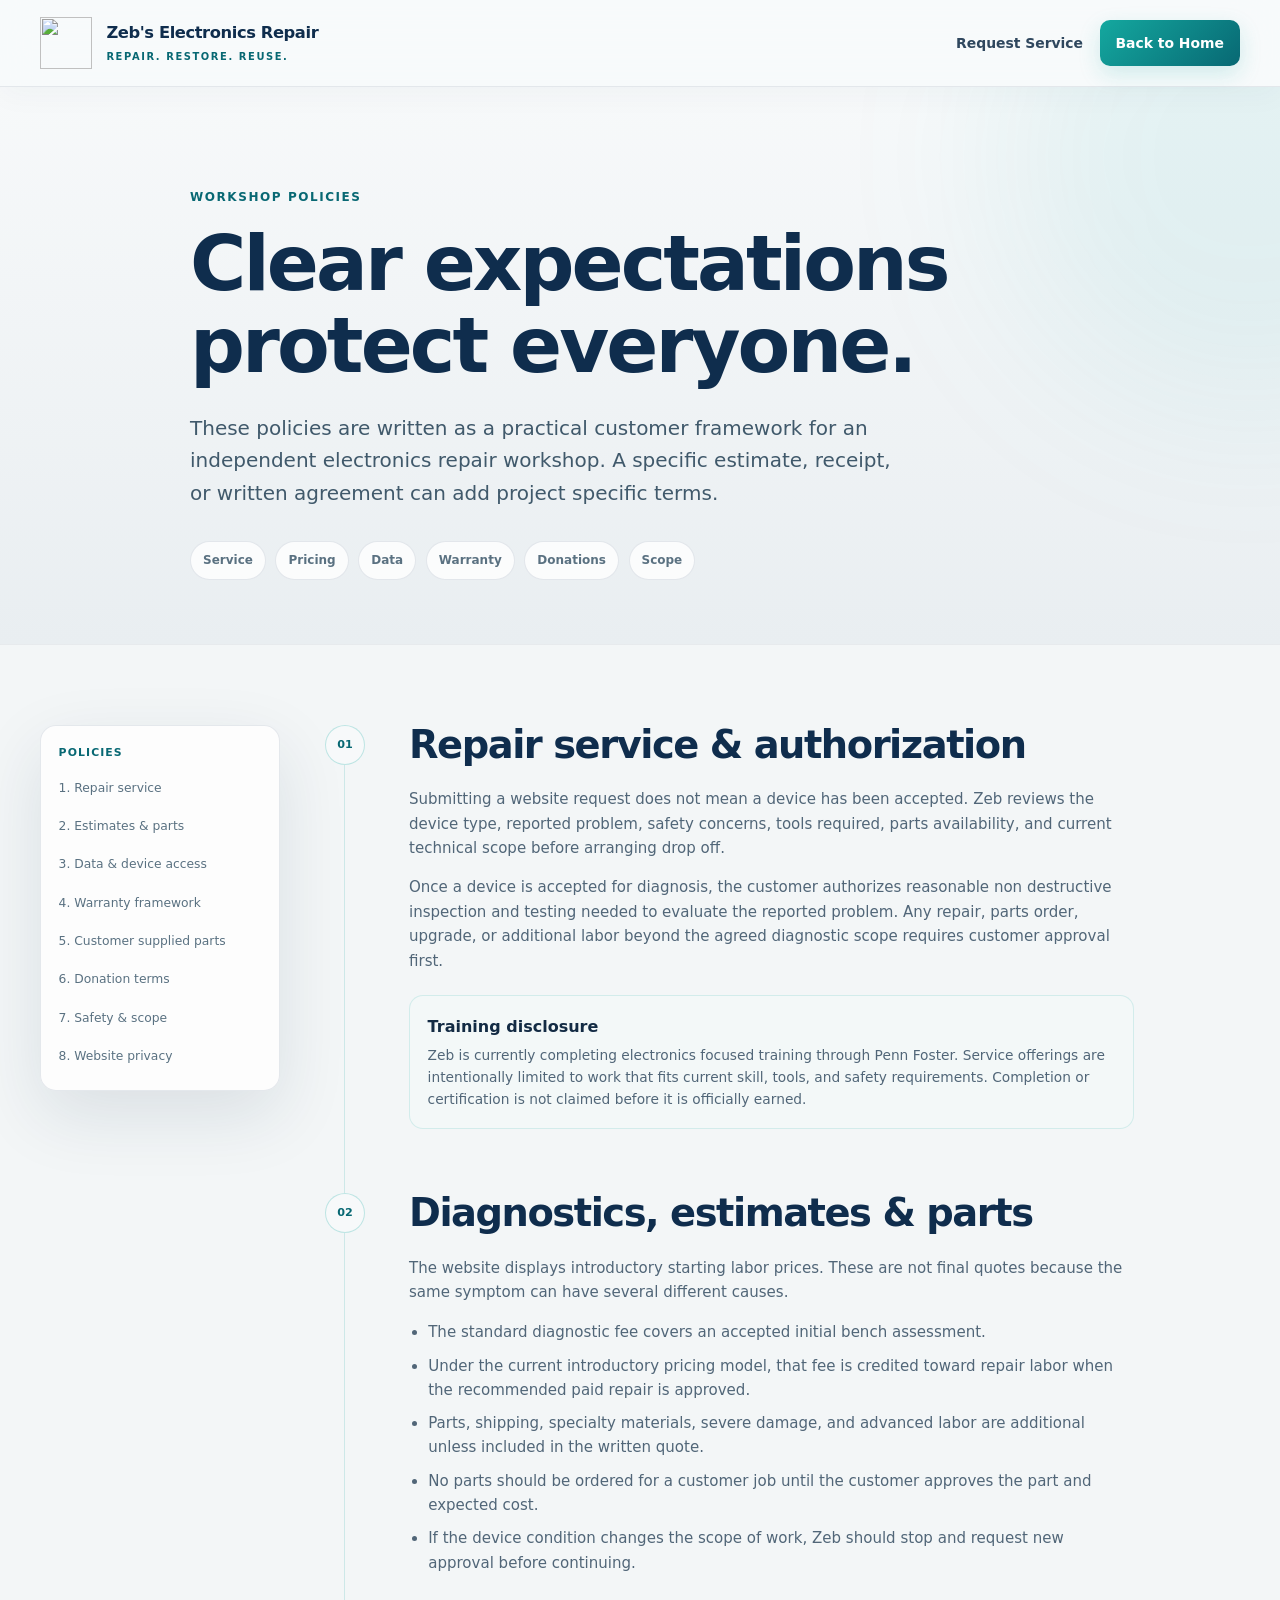
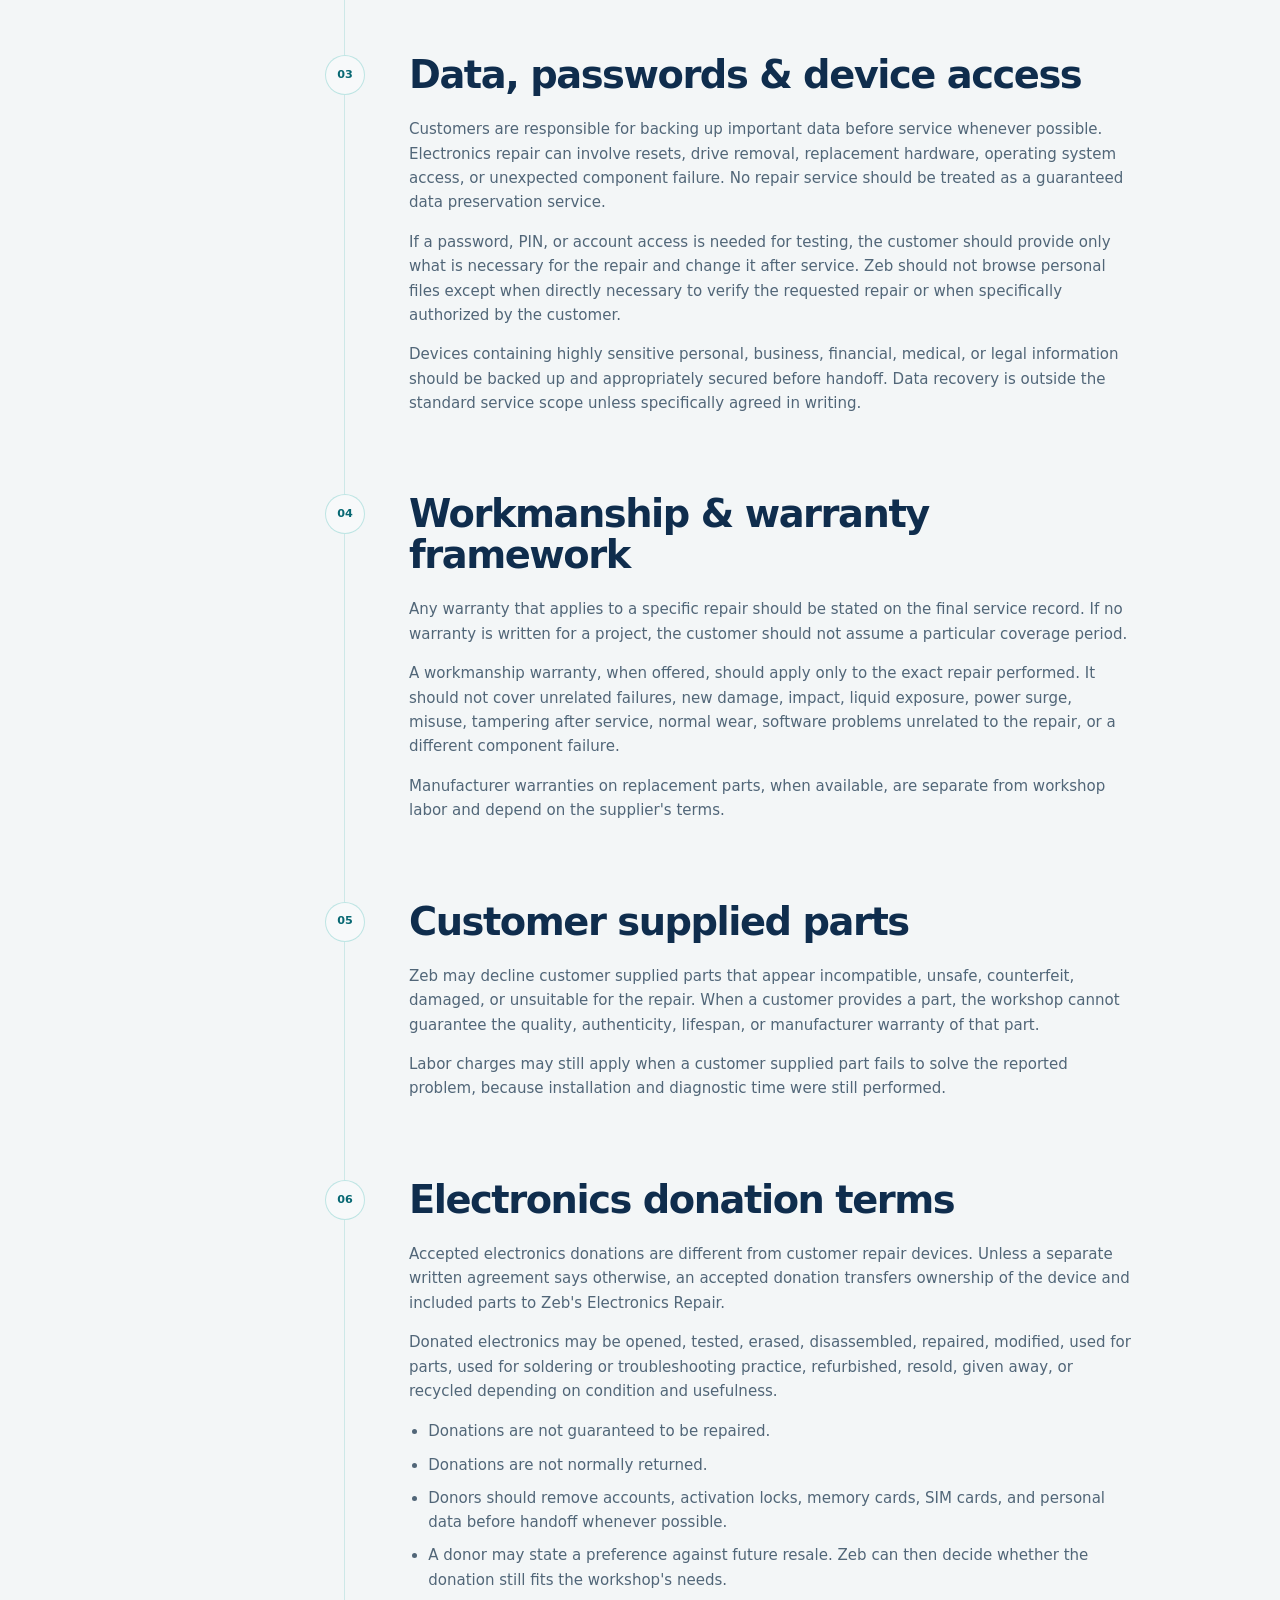
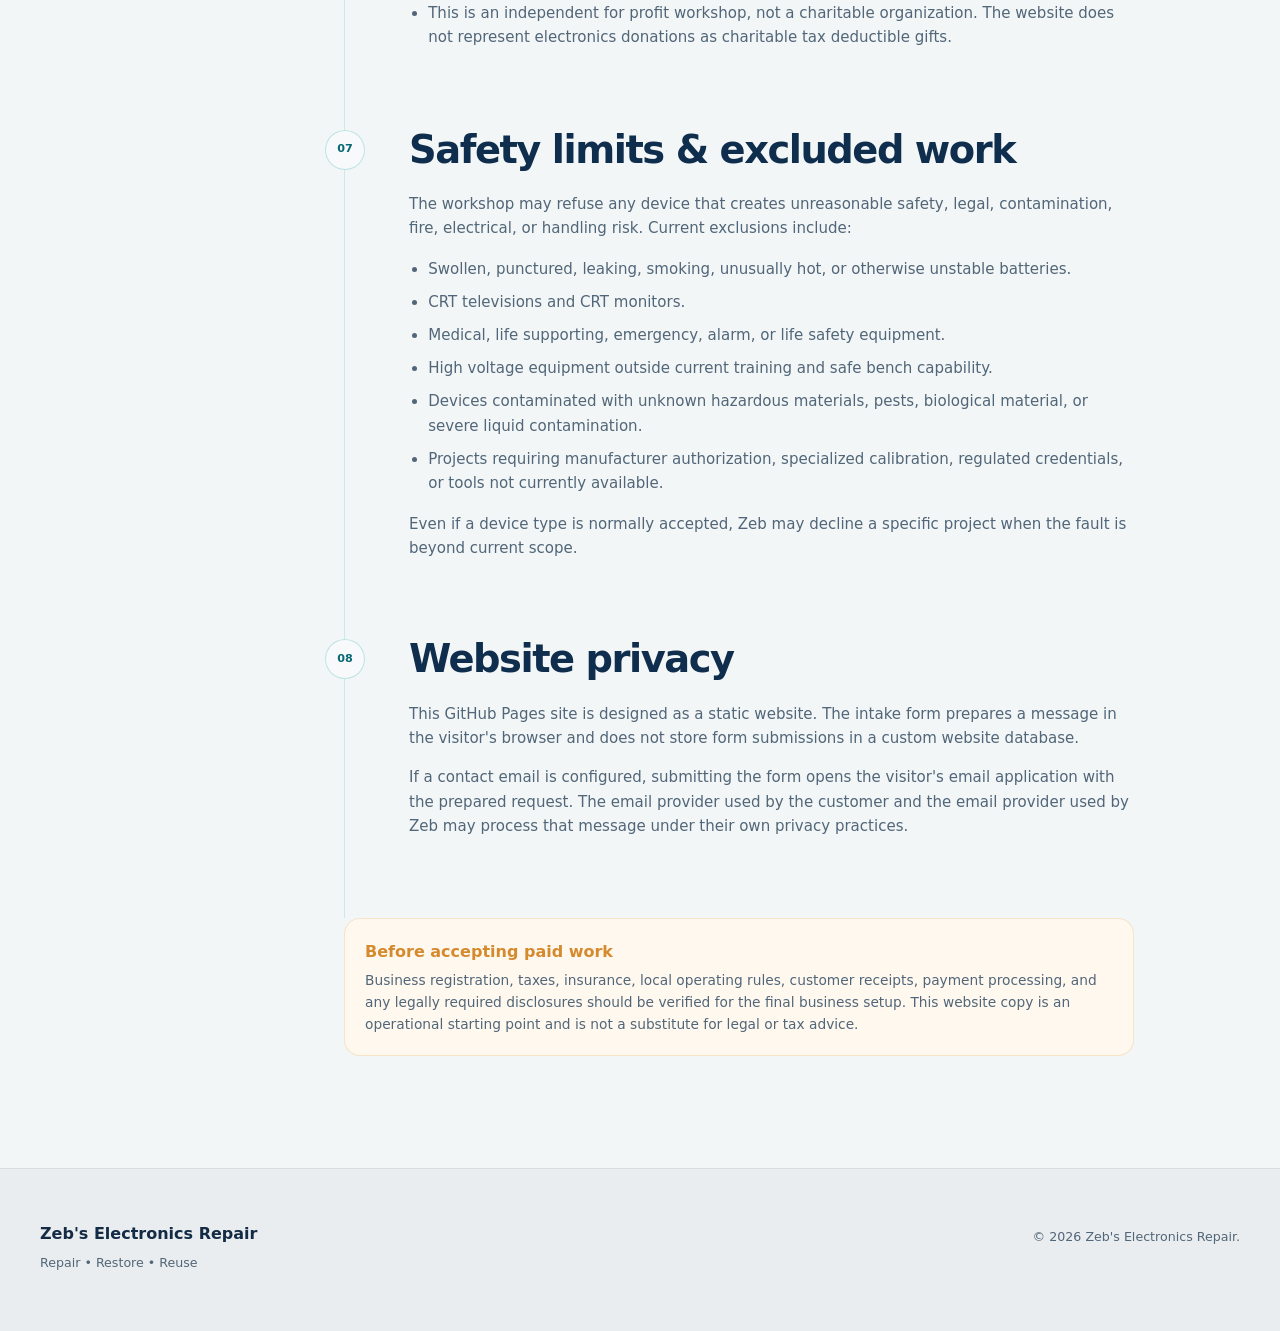
==== commit a75c878b: "Add files via upload" ====
--- a/policies.html
+++ b/policies.html
@@ -3,7 +3,7 @@
 <head>
   <meta charset="utf-8" />
   <meta name="viewport" content="width=device-width, initial-scale=1" />
-  <meta name="theme-color" content="#071018" />
+  <meta name="theme-color" content="#f4f7f8" />
   <meta name="description" content="Service, data, donation, repair, and workshop policies for Zeb's Electronics Repair." />
   <title>Service Policies | Zeb's Electronics Repair</title>
   <link rel="icon" href="assets/favicon.svg" type="image/svg+xml" />
@@ -14,8 +14,8 @@
   <header class="site-header" id="top">
     <div class="container nav-wrap">
       <a class="brand" href="index.html" aria-label="Zeb's Electronics Repair home">
-        <span class="brand-mark" aria-hidden="true"><span>Z</span></span>
-        <span class="brand-copy"><strong>Zeb's Electronics</strong><small>Repair • Restore • Reuse</small></span>
+        <span class="brand-mark brand-mark-image" aria-hidden="true"><img src="assets/brand-mark.svg" alt="" /></span>
+        <span class="brand-copy"><strong>Zeb's Electronics Repair</strong><small>Repair. Restore. Reuse.</small></span>
       </a>
       <nav class="policy-nav" aria-label="Policy navigation">
         <a href="index.html#contact">Request Service</a>
--- a/styles.css
+++ b/styles.css
@@ -561,3 +561,458 @@
   .policy-number { left: -17px; width: 34px; height: 34px; }
   .policy-nav .nav-cta { padding: 0.7rem 0.85rem; }
 }
+
+/* ===== LIGHT THEME OVERRIDES ===== */
+:root {
+  --bg: #f6fbfd;
+  --bg-deep: #edf5f8;
+  --bg-soft: #ffffff;
+  --panel: #ffffff;
+  --panel-2: #f3fafc;
+  --line: rgba(18, 48, 58, 0.10);
+  --line-strong: rgba(18, 48, 58, 0.18);
+  --text: #12303a;
+  --muted: #4d6870;
+  --muted-2: #6b858d;
+  --accent: #17b3a6;
+  --accent-2: #0f8f86;
+  --accent-dark: #0c7f77;
+  --warm: #d68a2e;
+  --danger: #cf6a5a;
+  --success: #2faa79;
+  --shadow: 0 20px 60px rgba(16, 54, 66, 0.10);
+  --shadow-soft: 0 10px 28px rgba(16, 54, 66, 0.08);
+}
+body { background: var(--bg); color: var(--text); }
+p { color: var(--muted); }
+.site-header { background: rgba(255,255,255,.95); border-bottom-color: rgba(18,48,58,.08); }
+.brand-copy small { color: #5e7b84; }
+.site-nav a,.policy-nav a { color:#30515c; }
+.site-nav a:hover,.policy-nav a:hover { color:var(--text); background:rgba(18,48,58,.05); }
+.site-nav .nav-cta,.policy-nav .nav-cta,.button.primary,.popular-ribbon { color:#fff; }
+.button.secondary { border-color:rgba(18,48,58,.12); color:var(--text); background:#fff; }
+.hero { background: linear-gradient(180deg,#ffffff 0%,#f6fbfd 100%); }
+.circuit-grid { opacity:.18; }
+.circuit-grid::after { background:radial-gradient(circle,rgba(23,179,166,.12),rgba(23,179,166,.025) 44%,transparent 69%); }
+.hero-proof,.device-stats,.contact-cards>div,.about-points>div,.value-stack article,.process-step,.hero-proof>div+div { border-color:rgba(18,48,58,.09); }
+.hero-proof span,.device-stats span,.card-kicker,.contact-cards span,.trust-grid small,.value-stack p,.process-step p,.small-print,.form-note,.footer-grid p { color:var(--muted); }
+.device-card,.service-card,.price-card,.donation-card,.contact-form,.cta-card,.policy-sidebar,.project-placeholder { background:#fff; border-color:rgba(18,48,58,.10); box-shadow:var(--shadow); }
+.device-card { background:linear-gradient(145deg,#ffffff,#f3fafc); }
+.repair-screen { background:#eef8fa; border-color:rgba(23,179,166,.16); }
+.repair-screen::before { background-image:linear-gradient(rgba(23,179,166,.08) 1px,transparent 1px); }
+.floating-chip,.board-chip { background:#fff; color:#5c7b84; border-color:rgba(18,48,58,.11); }
+.trust-strip,.pricing-section,.donation-section,.about-section,.faq-section,.site-footer,.policy-page,.policy-hero { background:#f7fbfc; border-color:rgba(18,48,58,.08); }
+.service-card:hover { background:#fbfeff; border-color:rgba(23,179,166,.25); }
+.price-card.featured { border-color:rgba(23,179,166,.25); background:linear-gradient(150deg,rgba(23,179,166,.08),#fff); }
+.scope-banner,.pricing-note,.pricing-disclaimer,.contact-status,.donation-options,.credential-card,.policy-callout { background:#f3fbfa; border-color:rgba(23,179,166,.16); }
+.policy-footer-note { background:#fff8ef; border-color:rgba(214,138,46,.22); }
+.price-link { background:#f2fbfa; border-color:rgba(23,179,166,.18); color:var(--accent-2); }
+.donation-rules>div { background:linear-gradient(180deg,rgba(23,179,166,.04),transparent); }
+.board { border-color:rgba(23,179,166,.18); background:linear-gradient(rgba(23,179,166,.05) 1px,transparent 1px),linear-gradient(90deg,rgba(23,179,166,.05) 1px,transparent 1px),linear-gradient(145deg,#fff,#f3fafc); box-shadow:var(--shadow); }
+.chip-core { background:#f7fcfd; border-color:rgba(23,179,166,.22); box-shadow:0 0 40px rgba(23,179,166,.06),inset 0 0 18px rgba(23,179,166,.04); }
+.board-title,.policy-sidebar a,.project-placeholder>span { color:#6f8b93; }
+.contact-form label,.footer-links strong,.policy-block strong,.trust-grid strong { color:var(--text); }
+input,textarea,select { background:#f8fcfd; color:var(--text); border-color:rgba(18,48,58,.12); }
+input::placeholder,textarea::placeholder { color:#7a9198; }
+.site-footer { border-top-color:rgba(18,48,58,.08); }
+.policy-block { border-left-color:rgba(23,179,166,.16); }
+.policy-number { background:#fff; border-color:rgba(23,179,166,.22); }
+.policy-jump a { background:#fff; border-color:rgba(18,48,58,.10); color:#54717a; }
+summary { color:var(--text); }
+@media (max-width:980px) { .site-nav { background:#fff; border-color:rgba(18,48,58,.10); } }
+
+/* ======================================================================
+   ZER BRAND REFRESH — SILVER / NAVY / TEAL
+   Repair. Restore. Reuse.
+   ====================================================================== */
+:root {
+  --bg: #f2f4f5;
+  --bg-deep: #e8ecef;
+  --bg-soft: #fafbfc;
+  --panel: #ffffff;
+  --panel-2: #f4f8f9;
+  --text: #132b44;
+  --muted: #516678;
+  --muted-2: #708493;
+  --accent: #14a89f;
+  --accent-2: #087d86;
+  --accent-dark: #086873;
+  --navy: #0f2d4d;
+  --navy-2: #173e63;
+  --silver: #c9d0d4;
+  --silver-dark: #7c8a95;
+  --line: rgba(15,45,77,.11);
+  --line-strong: rgba(15,45,77,.19);
+  --shadow: 0 24px 70px rgba(15,45,77,.11);
+  --shadow-soft: 0 12px 34px rgba(15,45,77,.09);
+}
+
+html { background: #eef1f3; }
+body {
+  color: var(--text);
+  background:
+    radial-gradient(circle at 10% 0%, rgba(20,168,159,.07), transparent 24rem),
+    radial-gradient(circle at 92% 16%, rgba(15,45,77,.055), transparent 28rem),
+    repeating-linear-gradient(90deg, rgba(255,255,255,.18) 0, rgba(255,255,255,.18) 1px, rgba(113,127,136,.018) 1px, rgba(113,127,136,.018) 4px),
+    linear-gradient(180deg, #f8fafb 0%, #eff2f4 44%, #f7f9fa 100%);
+  font-family: Inter, "Segoe UI Variable", "Segoe UI", ui-sans-serif, system-ui, -apple-system, BlinkMacSystemFont, sans-serif;
+}
+
+h1,h2,h3,.brand-copy strong { color: var(--navy); }
+p { color: var(--muted); }
+.eyebrow { color: var(--accent-dark); letter-spacing: .13em; }
+
+.site-header {
+  background: rgba(248,250,251,.92);
+  border-bottom: 1px solid rgba(15,45,77,.09);
+  box-shadow: 0 8px 30px rgba(15,45,77,.035);
+}
+.nav-wrap { min-height: 86px; }
+.brand { gap: .9rem; }
+.brand-mark-image {
+  width: 52px;
+  height: 52px;
+  padding: 0;
+  border: 0;
+  border-radius: 0;
+  background: transparent;
+  box-shadow: none;
+}
+.brand-mark-image::before,.brand-mark-image::after { display:none; }
+.brand-mark-image img { width:100%; height:100%; object-fit:contain; }
+.brand-copy strong {
+  font-size: 1.02rem;
+  font-weight: 900;
+  letter-spacing: -.025em;
+}
+.brand-copy small {
+  margin-top: .16rem;
+  color: var(--accent-dark);
+  font-size: .62rem;
+  font-weight: 850;
+  letter-spacing: .16em;
+}
+.site-nav a,.policy-nav a { color: #2f475e; font-weight: 700; }
+.site-nav a:hover,.policy-nav a:hover { color: var(--navy); background: rgba(15,45,77,.055); }
+.site-nav .nav-cta,.policy-nav .nav-cta {
+  color: #fff;
+  background: linear-gradient(135deg,var(--accent),var(--accent-dark));
+  box-shadow: 0 8px 22px rgba(20,168,159,.18);
+}
+
+.hero {
+  position: relative;
+  min-height: 760px;
+  padding: 7.3rem 0 6.5rem;
+  background:
+    linear-gradient(90deg, rgba(249,250,251,.97) 0%, rgba(249,250,251,.94) 49%, rgba(240,245,247,.82) 100%);
+  border-bottom: 1px solid rgba(15,45,77,.07);
+}
+.hero::before {
+  content:"";
+  position:absolute;
+  inset:0;
+  pointer-events:none;
+  opacity:.5;
+  background: repeating-linear-gradient(0deg, transparent 0, transparent 5px, rgba(106,119,128,.025) 6px);
+}
+.circuit-grid { opacity:.3; }
+.circuit-grid::after {
+  width: 780px;
+  height: 780px;
+  right: -200px;
+  top: -20px;
+  background: radial-gradient(circle, rgba(20,168,159,.16), rgba(20,168,159,.035) 44%, transparent 70%);
+}
+.hero-grid { grid-template-columns: 1.04fr .96fr; gap: 5rem; }
+.hero-copy { position:relative; z-index:2; }
+.hero-tagline {
+  margin: 0 0 .85rem;
+  color: var(--accent-dark);
+  font-size: clamp(1.05rem,1.8vw,1.35rem);
+  font-weight: 900;
+  letter-spacing: .14em;
+  text-transform: uppercase;
+}
+.hero h1 {
+  max-width: 820px;
+  margin-bottom: 1.4rem;
+  color: var(--navy);
+  font-size: clamp(3.25rem,6.7vw,6.4rem);
+  letter-spacing: -.058em;
+}
+.hero h1 span { color: var(--accent-dark); }
+.hero-lead { max-width: 720px; color: #40596b; font-size: clamp(1.08rem,1.8vw,1.25rem); }
+.button.primary {
+  color:#fff;
+  background: linear-gradient(135deg,var(--accent),var(--accent-dark));
+  box-shadow: 0 12px 30px rgba(20,168,159,.20);
+}
+.button.primary:hover { box-shadow: 0 18px 40px rgba(20,168,159,.26); }
+.button.secondary {
+  color:var(--navy);
+  background:rgba(255,255,255,.82);
+  border-color:rgba(15,45,77,.17);
+  box-shadow: 0 8px 22px rgba(15,45,77,.05);
+}
+.button.secondary:hover { background:#fff; border-color:rgba(20,168,159,.35); }
+.hero-proof {
+  max-width: 760px;
+  border-top-color: rgba(15,45,77,.10);
+}
+.hero-proof > div + div { border-left-color: rgba(15,45,77,.09); }
+.hero-proof strong { color:var(--navy); }
+.hero-proof span { color:#637887; }
+.status-dot,.live-light { background:var(--accent); box-shadow: 0 0 14px rgba(20,168,159,.42); }
+
+.hero-panel { min-height: 535px; }
+.panel-glow { background: rgba(20,168,159,.13); filter: blur(75px); }
+.brand-showcase {
+  position:relative;
+  width:min(100%,430px);
+  padding: 2.15rem 2.15rem 2rem;
+  border:1px solid rgba(15,45,77,.13);
+  border-radius:30px;
+  background:
+    repeating-linear-gradient(90deg, rgba(255,255,255,.38) 0, rgba(255,255,255,.38) 1px, rgba(114,126,135,.025) 1px, rgba(114,126,135,.025) 4px),
+    linear-gradient(145deg,#ffffff,#e9eef1);
+  box-shadow: 0 32px 80px rgba(15,45,77,.16), inset 0 1px 0 rgba(255,255,255,.95);
+  overflow:hidden;
+}
+.brand-showcase::before {
+  content:"";
+  position:absolute;
+  inset:0;
+  pointer-events:none;
+  border-radius:inherit;
+  background: linear-gradient(135deg, rgba(255,255,255,.9), transparent 32%, rgba(20,168,159,.035));
+}
+.showcase-mark { position:relative; width:92px; height:92px; margin-bottom:1.15rem; }
+.showcase-kicker {
+  position:relative;
+  display:block;
+  color:#5c7283;
+  font-size:.66rem;
+  font-weight:900;
+  letter-spacing:.16em;
+}
+.brand-showcase h2 {
+  position:relative;
+  margin:.7rem 0 1rem;
+  color:var(--navy);
+  font-size:clamp(2.45rem,4vw,3.7rem);
+  line-height:.96;
+  letter-spacing:-.055em;
+}
+.brand-showcase h2 span { color:var(--accent-dark); }
+.brand-showcase p { position:relative; margin:0; font-size:.93rem; }
+.showcase-services {
+  position:relative;
+  display:flex;
+  gap:.45rem;
+  flex-wrap:wrap;
+  margin-top:1.4rem;
+  padding-top:1.2rem;
+  border-top:1px solid rgba(15,45,77,.09);
+}
+.showcase-services span {
+  padding:.42rem .64rem;
+  border:1px solid rgba(20,168,159,.16);
+  border-radius:99px;
+  color:var(--accent-dark);
+  background:rgba(255,255,255,.62);
+  font-size:.68rem;
+  font-weight:850;
+}
+.floating-chip {
+  color:#345267;
+  background:rgba(255,255,255,.93);
+  border-color:rgba(15,45,77,.11);
+  box-shadow:0 14px 32px rgba(15,45,77,.10);
+}
+
+.trust-strip {
+  position:relative;
+  z-index:3;
+  background:rgba(255,255,255,.87);
+  border-color:rgba(15,45,77,.07);
+  box-shadow:0 10px 32px rgba(15,45,77,.035);
+}
+.trust-grid > div { border-right-color:rgba(15,45,77,.075); }
+.trust-grid span { color:var(--accent-dark); }
+.trust-grid strong { color:var(--navy); }
+.trust-grid small { color:#647a89; }
+
+.section { position:relative; }
+.section-heading h2 { color:var(--navy); }
+.services-grid { gap:1.15rem; }
+.service-card {
+  min-height:380px;
+  border-color:rgba(15,45,77,.10);
+  background:rgba(255,255,255,.90);
+  box-shadow:0 14px 38px rgba(15,45,77,.07);
+}
+.service-card:hover {
+  border-color:rgba(20,168,159,.28);
+  background:#fff;
+  box-shadow:0 20px 46px rgba(15,45,77,.10);
+}
+.service-symbol { color:var(--accent-dark); background:rgba(20,168,159,.08); }
+.service-tag { color:#647887; border-color:rgba(15,45,77,.10); background:#f7f9fa; }
+.mini-list { color:#5f7483; }
+.service-card > a { color:var(--accent-dark); }
+.scope-banner { background:#f5f9fa; border-color:rgba(20,168,159,.16); }
+
+.pricing-section {
+  background:linear-gradient(180deg,#edf1f3,#f7f9fa);
+  border-color:rgba(15,45,77,.065);
+}
+.pricing-note { background:rgba(255,255,255,.72); border-left-color:var(--accent); }
+.pricing-note strong { color:var(--navy); }
+.price-card {
+  background:rgba(255,255,255,.92);
+  border-color:rgba(15,45,77,.10);
+  box-shadow:0 14px 38px rgba(15,45,77,.065);
+}
+.price-card.featured {
+  background:linear-gradient(155deg,rgba(20,168,159,.10),#fff 48%);
+  border-color:rgba(20,168,159,.30);
+  box-shadow:0 18px 46px rgba(15,45,77,.09);
+}
+.price-label { color:#607685; }
+.price strong { color:var(--navy); }
+.price small { color:var(--accent-dark); }
+.price-card ul { color:#607685; }
+.price-link { background:#f5fbfa; border-color:rgba(20,168,159,.18); color:var(--accent-dark); }
+.pricing-disclaimer { background:rgba(255,255,255,.68); border-color:rgba(15,45,77,.09); }
+.pricing-disclaimer strong { color:var(--navy); }
+
+.value-section { background:rgba(255,255,255,.30); }
+.value-stack article { border-bottom-color:rgba(15,45,77,.09); }
+.value-stack article > span { color:var(--accent-dark); }
+.value-stack strong { color:var(--navy); }
+
+.donation-section {
+  background:
+    radial-gradient(circle at 90% 20%,rgba(20,168,159,.08),transparent 30rem),
+    linear-gradient(180deg,#f5f8f9,#eaf0f2);
+  border-color:rgba(15,45,77,.07);
+}
+.donation-card { background:rgba(255,255,255,.86); border-color:rgba(15,45,77,.10); box-shadow:0 12px 30px rgba(15,45,77,.05); }
+.donation-card ul { color:#5f7483; }
+.donation-rules > div { border-top-color:rgba(20,168,159,.18); background:linear-gradient(180deg,rgba(255,255,255,.50),transparent); }
+.donation-rules span { color:var(--accent-dark); }
+.donation-rules strong { color:var(--navy); }
+
+.process-line,.process-step { border-color:rgba(15,45,77,.08); }
+.process-step > span { color:var(--accent-dark); }
+.process-step h3 { color:var(--navy); }
+
+.about-section {
+  background:linear-gradient(180deg,#f7f9fa,#edf1f3);
+  border-top:1px solid rgba(15,45,77,.06);
+}
+.board {
+  border-color:rgba(15,45,77,.13);
+  background:
+    linear-gradient(rgba(20,168,159,.055) 1px,transparent 1px),
+    linear-gradient(90deg,rgba(20,168,159,.055) 1px,transparent 1px),
+    linear-gradient(145deg,#ffffff,#e8edf0);
+  box-shadow:0 28px 64px rgba(15,45,77,.13);
+}
+.chip-core { background:#f4f7f8; border-color:rgba(20,168,159,.25); }
+.chip-core strong { color:var(--accent-dark); }
+.board-title,.board-chip,.chip-core small { color:#637b8a; }
+.board-chip { background:#fff; border-color:rgba(15,45,77,.10); }
+.credential-card,.contact-status,.donation-options,.policy-callout { background:#f3f8f8; border-color:rgba(20,168,159,.15); }
+.credential-icon,.about-points span { color:var(--accent-dark); }
+.credential-card span { color:#667d8c; }
+.about-points > div { border-top-color:rgba(15,45,77,.08); }
+
+.project-placeholder { background:rgba(255,255,255,.70); border-color:rgba(20,168,159,.20); box-shadow:none; }
+.project-placeholder > span { color:#8ca0aa; }
+
+.faq-section { background:#f8fafb; }
+details { border-color:rgba(15,45,77,.09); }
+summary { color:var(--navy); }
+details p { color:var(--muted); }
+
+.contact-section {
+  background:
+    radial-gradient(circle at 0% 100%,rgba(20,168,159,.09),transparent 26rem),
+    #f0f4f5;
+}
+.contact-section::before { background:rgba(20,168,159,.05); }
+.contact-cards > div { border-top-color:rgba(15,45,77,.09); }
+.contact-cards span { color:#687e8d; }
+.contact-cards strong { color:var(--navy); }
+.contact-form {
+  background:rgba(255,255,255,.96);
+  border-color:rgba(15,45,77,.11);
+  box-shadow:0 24px 64px rgba(15,45,77,.12);
+}
+.form-head { border-bottom-color:rgba(15,45,77,.08); }
+.form-head span { color:var(--accent-dark); }
+.form-head strong,.contact-form label { color:var(--navy); }
+input,textarea,select {
+  color:var(--navy);
+  background:#f7f9fa;
+  border-color:rgba(15,45,77,.13);
+}
+input:focus,textarea:focus,select:focus { border-color:rgba(20,168,159,.58); box-shadow:0 0 0 4px rgba(20,168,159,.09); }
+.check-row { color:#5d7282 !important; }
+.option-title { color:var(--accent-dark); }
+.form-result { background:#f2f9f8; border-color:rgba(20,168,159,.18); }
+.form-result > strong { color:var(--navy); }
+.text-button { color:var(--accent-dark); }
+
+.cta-card {
+  border-color:rgba(20,168,159,.20);
+  background:linear-gradient(120deg,#eaf8f6,#ffffff 55%,#eef2f4);
+  box-shadow:0 20px 50px rgba(15,45,77,.09);
+}
+.cta-card h2 { color:var(--navy); }
+
+.site-footer {
+  color:var(--text);
+  background:#e9edef;
+  border-top-color:rgba(15,45,77,.08);
+}
+.footer-links strong { color:var(--navy); }
+.footer-links a { color:#5d7282; }
+.footer-links a:hover { color:var(--accent-dark); }
+
+/* Policies page alignment with new brand */
+.policy-page { background:#f3f6f7; }
+.policy-hero {
+  background:linear-gradient(180deg,#f7f9fa,#e9eef1);
+  border-bottom-color:rgba(15,45,77,.07);
+}
+.policy-hero::after { background:rgba(20,168,159,.08); }
+.policy-jump a,.policy-sidebar { background:rgba(255,255,255,.78); border-color:rgba(15,45,77,.10); }
+.policy-jump a,.policy-sidebar a { color:#5a7181; }
+.policy-jump a:hover,.policy-sidebar a:hover { color:var(--accent-dark); border-color:rgba(20,168,159,.25); }
+.policy-sidebar > span { color:var(--accent-dark); }
+.policy-block { border-left-color:rgba(20,168,159,.17); }
+.policy-number { background:#f7f9fa; border-color:rgba(20,168,159,.25); color:var(--accent-dark); }
+.policy-block h2 { color:var(--navy); }
+.policy-footer-note { background:#fff8ef; border-color:rgba(214,138,46,.2); }
+
+@media (max-width:980px) {
+  .site-nav { background:#f9fbfb; border-color:rgba(15,45,77,.10); }
+  .hero-grid { gap:3rem; }
+  .brand-showcase { margin-inline:auto; }
+}
+@media (max-width:640px) {
+  .nav-wrap { min-height:76px; }
+  .brand-mark-image { width:44px; height:44px; }
+  .brand-copy strong { font-size:.88rem; }
+  .brand-copy small { font-size:.53rem; letter-spacing:.12em; }
+  .hero { padding-top:4.6rem; }
+  .hero-tagline { font-size:.92rem; letter-spacing:.11em; }
+  .hero h1 { font-size:clamp(2.9rem,13vw,4.5rem); }
+  .brand-showcase { padding:1.5rem; }
+  .showcase-mark { width:74px; height:74px; }
+  .hero-proof > div + div { border-top-color:rgba(15,45,77,.08); }
+  .trust-grid > div { border-bottom-color:rgba(15,45,77,.07); }
+}
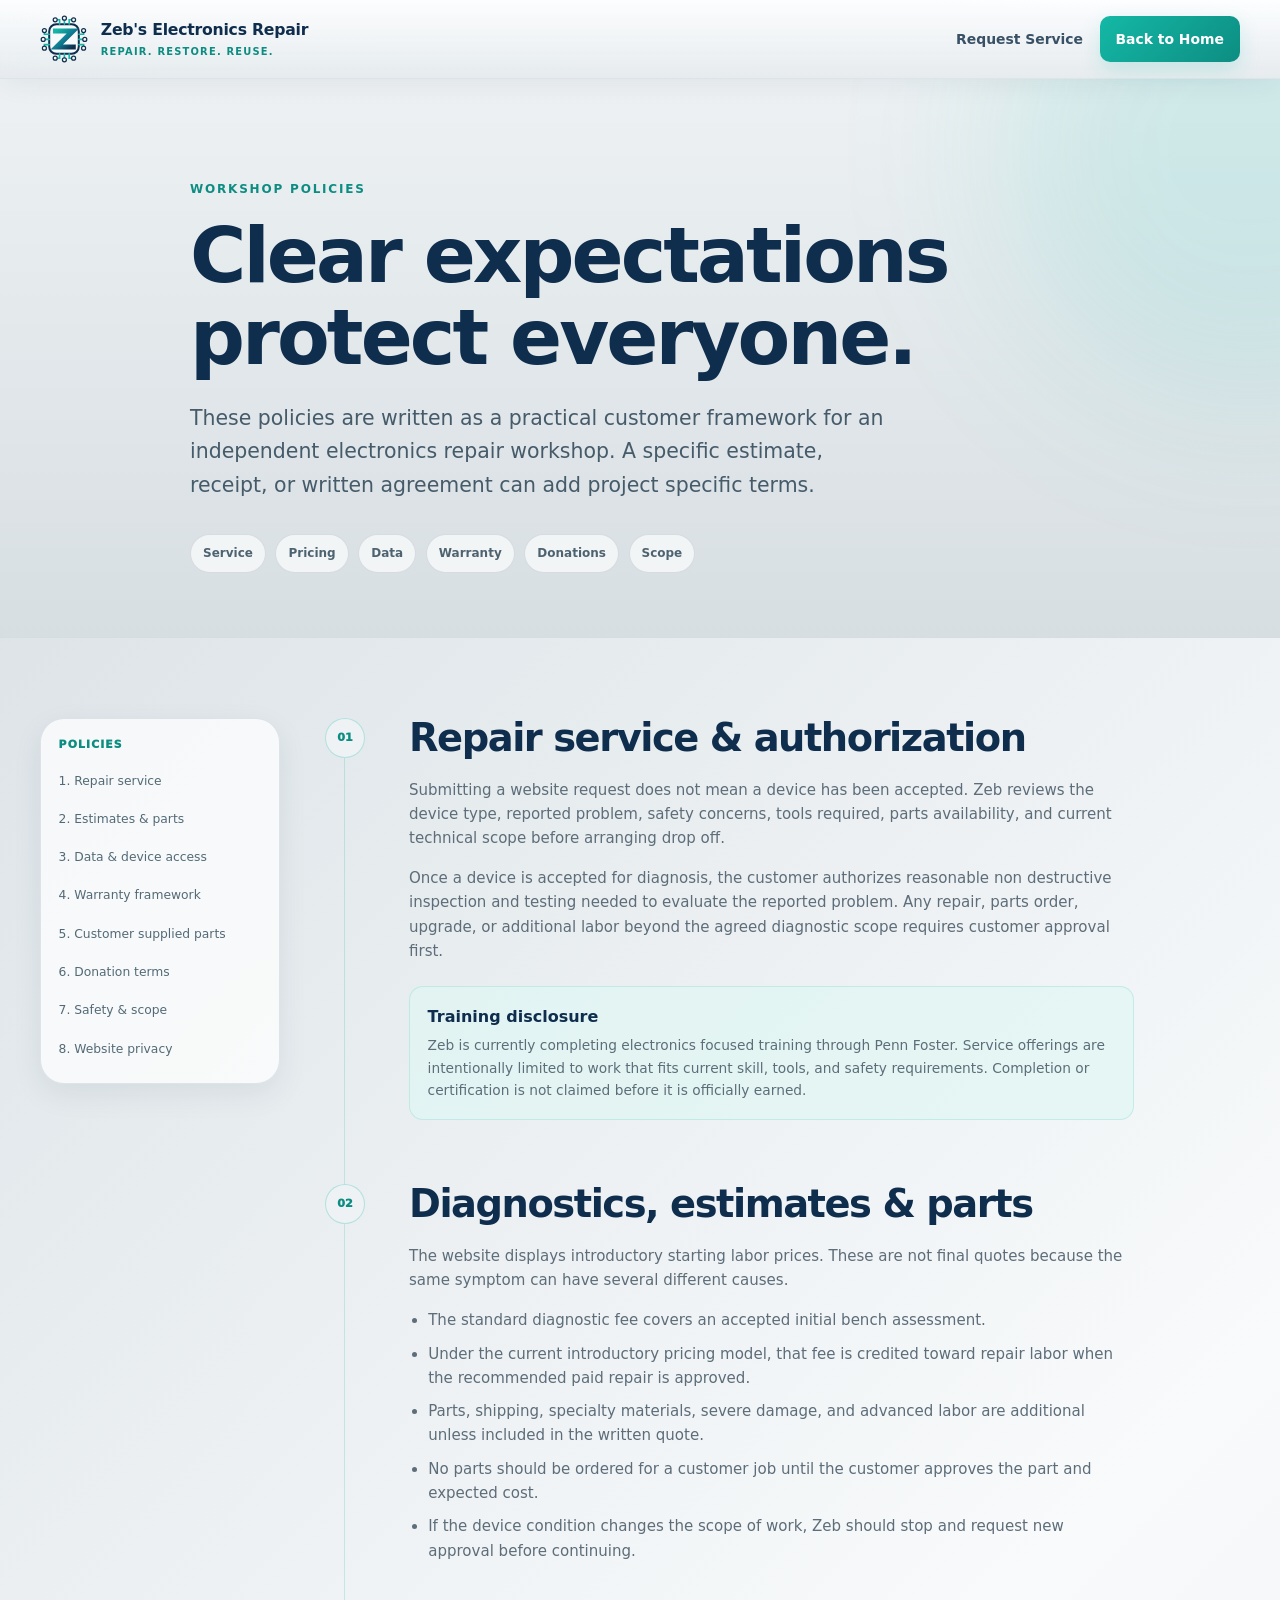
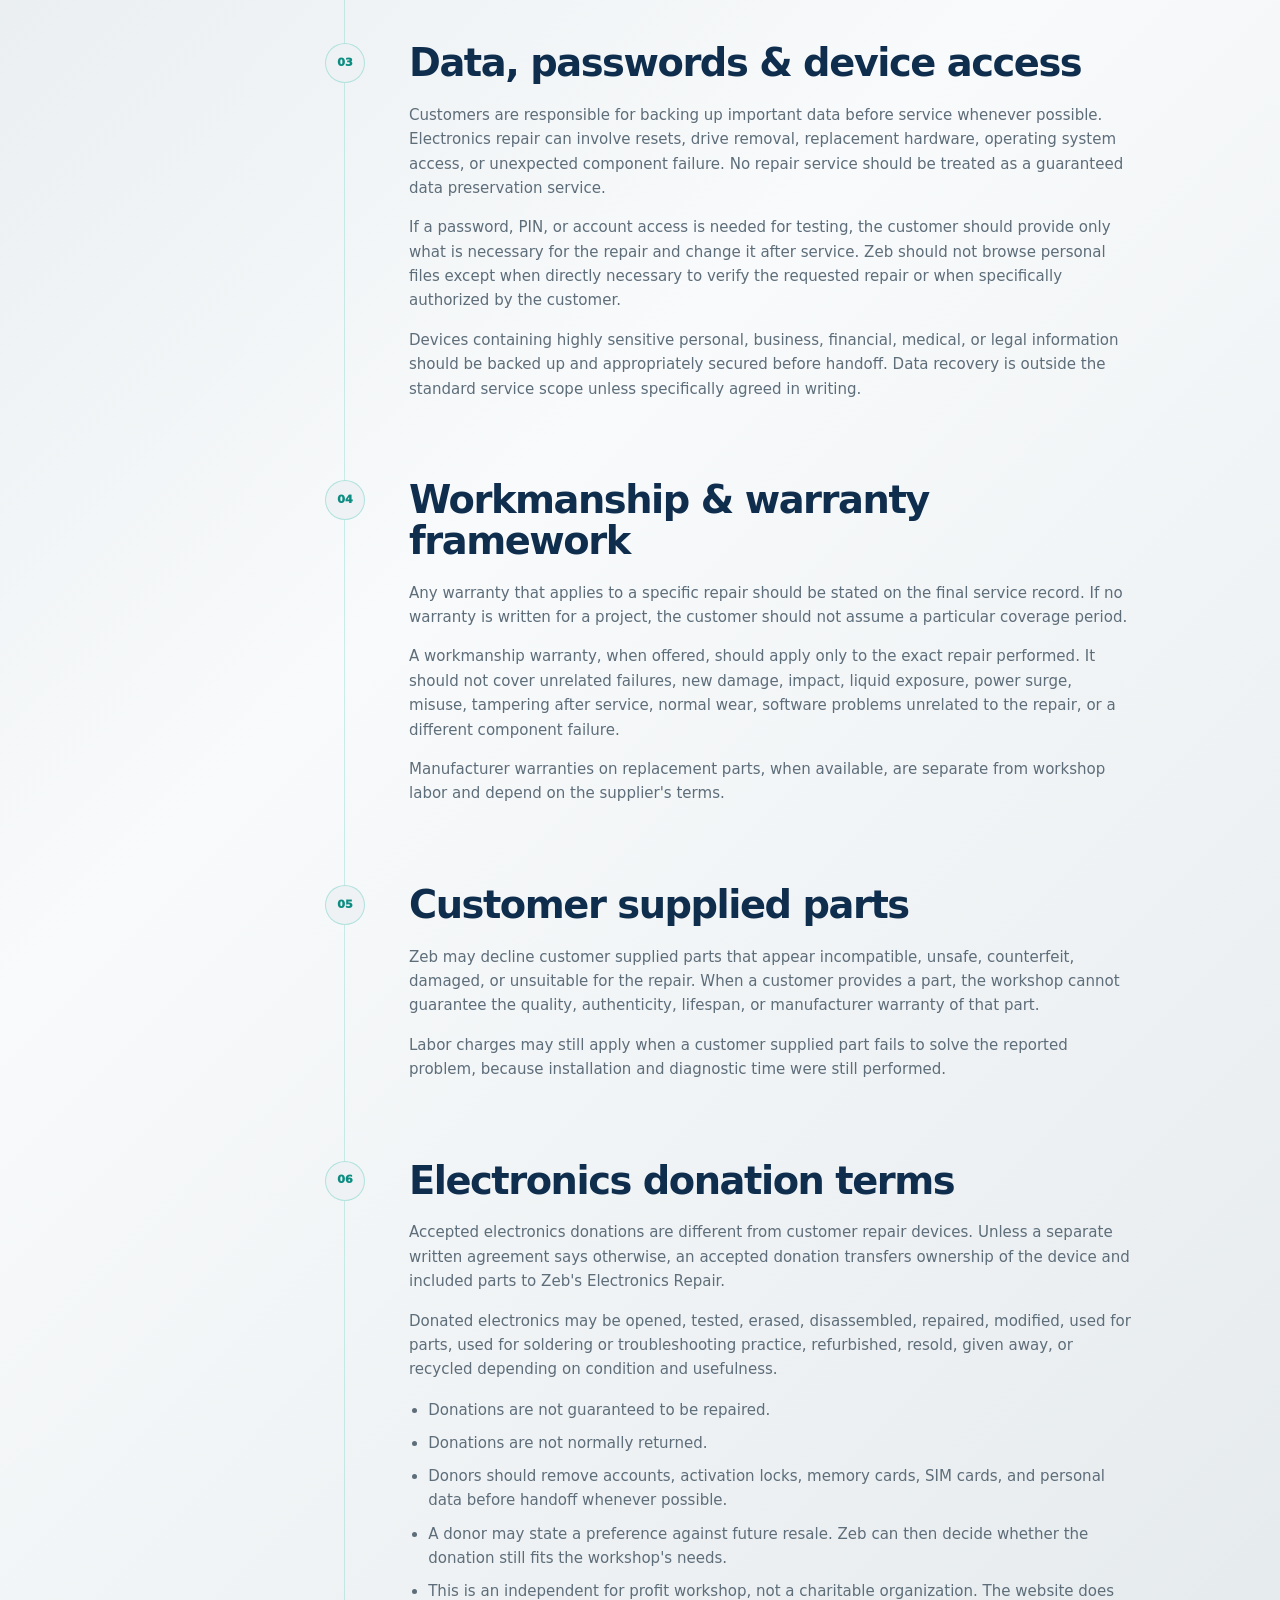
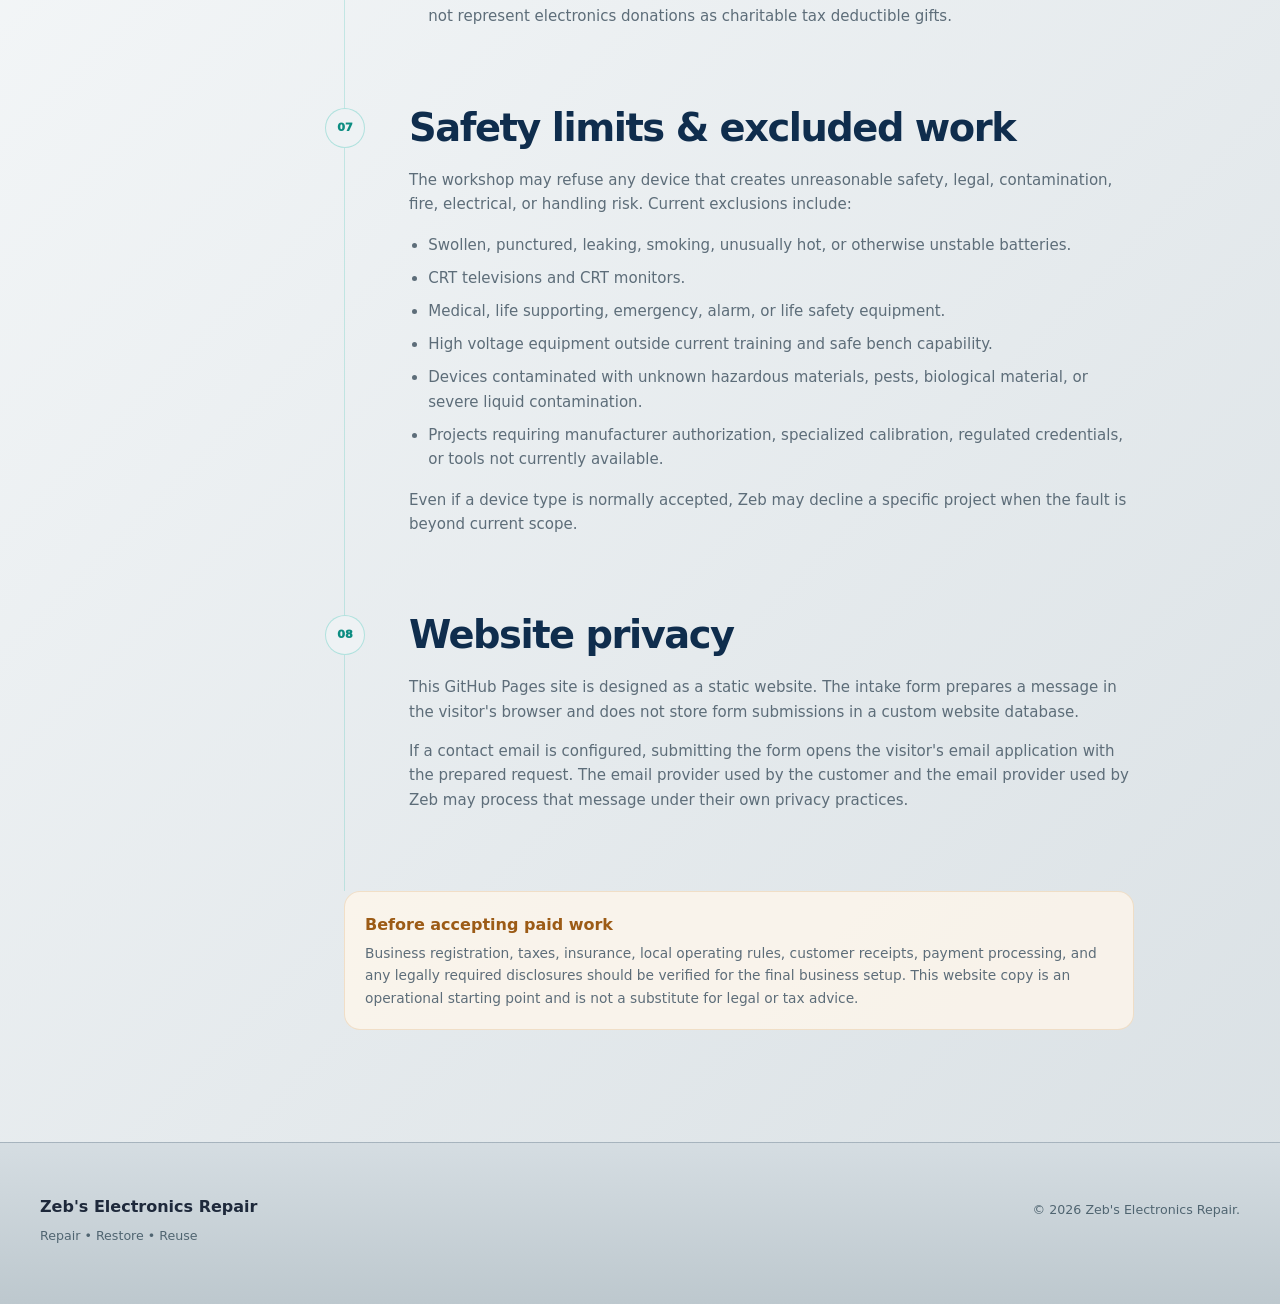
==== commit 17df24a8: "Add files via upload" ====
--- a/policies.html
+++ b/policies.html
@@ -6,7 +6,6 @@
   <meta name="theme-color" content="#f4f7f8" />
   <meta name="description" content="Service, data, donation, repair, and workshop policies for Zeb's Electronics Repair." />
   <title>Service Policies | Zeb's Electronics Repair</title>
-  <link rel="icon" href="assets/favicon.svg" type="image/svg+xml" />
   <link rel="stylesheet" href="styles.css" />
 </head>
 <body class="policy-page">
@@ -14,7 +13,7 @@
   <header class="site-header" id="top">
     <div class="container nav-wrap">
       <a class="brand" href="index.html" aria-label="Zeb's Electronics Repair home">
-        <span class="brand-mark brand-mark-image" aria-hidden="true"><img src="assets/brand-mark.svg" alt="" /></span>
+        <span class="brand-mark brand-mark-image" aria-hidden="true"><svg class="brand-logo-svg" viewBox="0 0 120 120" xmlns="http://www.w3.org/2000/svg" aria-hidden="true"><defs><linearGradient id="zgrad-inline" x1="0" y1="0" x2="1" y2="1"><stop offset="0" stop-color="#14b8a6"/><stop offset="0.55" stop-color="#0f7890"/><stop offset="1" stop-color="#0f2d4d"/></linearGradient></defs><rect x="23" y="23" width="74" height="74" rx="18" fill="#f7f9fa" stroke="#0f2d4d" stroke-width="5"/><path d="M39 40h43L42 80h41" fill="none" stroke="url(#zgrad-inline)" stroke-width="13" stroke-linecap="square" stroke-linejoin="miter"/><g fill="none" stroke="#14b8a6" stroke-width="4" stroke-linecap="round"><path d="M49 23V12H38"/><path d="M61 23V8"/><path d="M73 23V12h11"/><path d="M49 97v11H38"/><path d="M61 97v15"/><path d="M73 97v11h11"/><path d="M23 48H11v-9"/><path d="M23 61H8"/><path d="M23 74H11v9"/><path d="M97 48h12v-9"/><path d="M97 61h15"/><path d="M97 74h12v9"/></g><g fill="#f7f9fa" stroke="#0f2d4d" stroke-width="3"><circle cx="38" cy="12" r="5"/><circle cx="61" cy="8" r="5"/><circle cx="84" cy="12" r="5"/><circle cx="38" cy="108" r="5"/><circle cx="61" cy="112" r="5"/><circle cx="84" cy="108" r="5"/><circle cx="11" cy="39" r="5"/><circle cx="8" cy="61" r="5"/><circle cx="11" cy="83" r="5"/><circle cx="109" cy="39" r="5"/><circle cx="112" cy="61" r="5"/><circle cx="109" cy="83" r="5"/></g></svg></span>
         <span class="brand-copy"><strong>Zeb's Electronics Repair</strong><small>Repair. Restore. Reuse.</small></span>
       </a>
       <nav class="policy-nav" aria-label="Policy navigation">
--- a/styles.css
+++ b/styles.css
@@ -1,1018 +1,481 @@
 :root {
-  --bg: #061017;
-  --bg-deep: #040b10;
-  --bg-soft: #0a1720;
-  --panel: #0d1e28;
-  --panel-2: #102833;
-  --line: rgba(151, 211, 218, 0.15);
-  --line-strong: rgba(151, 211, 218, 0.28);
-  --text: #f1fbfa;
-  --muted: #9fb8bb;
-  --muted-2: #718f94;
-  --accent: #48e0cf;
-  --accent-2: #a7f8ec;
-  --accent-dark: #0cae9e;
-  --warm: #f5ba67;
-  --danger: #ff8f7e;
-  --success: #6ce7b7;
-  --max: 1200px;
+  --silver-0: #fbfcfd;
+  --silver-1: #f1f4f6;
+  --silver-2: #dfe5e9;
+  --silver-3: #c8d0d6;
+  --silver-4: #aab5bd;
+  --navy: #0f2d4d;
+  --navy-2: #153d63;
+  --ink: #1e293b;
+  --muted: #5d6d79;
+  --teal: #14b8a6;
+  --teal-dark: #0d8d82;
+  --teal-soft: #dff7f3;
+  --white: #ffffff;
+  --warm: #c97922;
+  --danger: #bf5d50;
+  --success: #1e9c74;
+  --line: rgba(15,45,77,.12);
+  --line-strong: rgba(15,45,77,.2);
+  --shadow: 0 20px 55px rgba(15,45,77,.12);
+  --shadow-soft: 0 10px 30px rgba(15,45,77,.08);
   --radius: 24px;
   --radius-sm: 14px;
-  --shadow: 0 30px 80px rgba(0, 0, 0, 0.32);
-  --shadow-soft: 0 14px 40px rgba(0, 0, 0, 0.19);
+  --max: 1200px;
 }
 
 * { box-sizing: border-box; }
 html { scroll-behavior: smooth; }
 body {
   margin: 0;
+  color: var(--ink);
   font-family: Inter, ui-sans-serif, system-ui, -apple-system, BlinkMacSystemFont, "Segoe UI", sans-serif;
-  background: var(--bg);
-  color: var(--text);
   line-height: 1.62;
   -webkit-font-smoothing: antialiased;
-}
-body::selection { background: var(--accent); color: #02100e; }
+  background:
+    repeating-linear-gradient(0deg, rgba(255,255,255,.28) 0, rgba(255,255,255,.28) 1px, rgba(15,45,77,.018) 2px, rgba(15,45,77,.018) 3px),
+    linear-gradient(135deg, #d6dde1 0%, #f7f9fa 24%, #e3e8eb 49%, #f9fafb 73%, #cfd7dc 100%);
+  background-attachment: fixed;
+}
+body::selection { background: var(--teal); color: white; }
 a { color: inherit; }
-img { max-width: 100%; display: block; }
+img, svg { max-width: 100%; display: block; }
 button, input, textarea, select { font: inherit; }
 button { color: inherit; }
 
 .sr-only {
-  position: absolute;
-  width: 1px;
-  height: 1px;
-  padding: 0;
-  margin: -1px;
-  overflow: hidden;
-  clip: rect(0, 0, 0, 0);
-  white-space: nowrap;
-  border: 0;
+  position: absolute; width: 1px; height: 1px; padding: 0; margin: -1px;
+  overflow: hidden; clip: rect(0,0,0,0); white-space: nowrap; border: 0;
 }
 .skip-link {
-  position: fixed;
-  left: 1rem;
-  top: 1rem;
-  z-index: 999;
-  padding: 0.72rem 1rem;
-  background: var(--accent);
-  color: #04110f;
-  border-radius: 10px;
-  transform: translateY(-180%);
-  transition: 0.2s ease;
-  font-weight: 800;
+  position: fixed; left: 1rem; top: 1rem; z-index: 999; padding: .72rem 1rem;
+  background: var(--teal); color: white; border-radius: 10px; transform: translateY(-180%);
+  transition: .2s ease; font-weight: 800;
 }
 .skip-link:focus { transform: translateY(0); }
 
 .container { width: min(calc(100% - 2rem), var(--max)); margin-inline: auto; }
 .narrow { max-width: 900px; }
-.section { padding: 7.5rem 0; }
+.section { padding: 7rem 0; }
 .section-shell { position: relative; overflow: hidden; }
 .eyebrow {
-  display: inline-flex;
-  align-items: center;
-  gap: 0.55rem;
-  margin: 0 0 1rem;
-  color: var(--accent-2);
-  font-size: 0.75rem;
-  font-weight: 850;
-  letter-spacing: 0.15em;
-  text-transform: uppercase;
-}
-h1, h2, h3 { line-height: 1.06; margin-top: 0; letter-spacing: -0.038em; }
-h1 { font-size: clamp(3.35rem, 7.5vw, 7rem); max-width: 890px; margin-bottom: 1.6rem; }
-h1 span { color: var(--accent); }
-h2 { font-size: clamp(2.25rem, 4.4vw, 4.2rem); margin-bottom: 1.35rem; }
+  display: inline-flex; align-items: center; gap: .55rem; margin: 0 0 1rem;
+  color: var(--teal-dark); font-size: .75rem; font-weight: 900; letter-spacing: .15em; text-transform: uppercase;
+}
+h1, h2, h3 { line-height: 1.06; margin-top: 0; letter-spacing: -.038em; color: var(--navy); }
+h1 { font-size: clamp(3rem, 6.8vw, 6.6rem); max-width: 900px; margin-bottom: 1.5rem; }
+h1 span { color: var(--teal-dark); }
+h2 { font-size: clamp(2.2rem, 4.2vw, 4rem); margin-bottom: 1.2rem; }
 h3 { font-size: 1.35rem; }
 p { color: var(--muted); }
-.section-heading { max-width: 780px; margin-bottom: 3rem; }
+.section-heading { max-width: 790px; margin-bottom: 3rem; }
 .section-heading.compact { margin-bottom: 0; }
-.section-heading > p:last-child { font-size: 1.05rem; max-width: 720px; }
-
+.section-heading > p:last-child { font-size: 1.04rem; max-width: 720px; }
+
+/* Header */
 .site-header {
-  position: sticky;
-  top: 0;
-  z-index: 100;
-  border-bottom: 1px solid rgba(255,255,255,0.06);
-  background: rgba(6, 16, 23, 0.86);
-  backdrop-filter: blur(20px);
+  position: sticky; top: 0; z-index: 100;
+  border-bottom: 1px solid rgba(15,45,77,.12);
+  background: linear-gradient(180deg, rgba(253,254,255,.96), rgba(230,235,238,.94));
+  backdrop-filter: blur(18px);
+  box-shadow: 0 6px 24px rgba(15,45,77,.06);
 }
 .nav-wrap { min-height: 78px; display: flex; align-items: center; justify-content: space-between; gap: 1rem; }
-.brand { display: inline-flex; align-items: center; gap: 0.8rem; text-decoration: none; min-width: 0; }
-.brand-mark {
-  position: relative;
-  width: 44px;
-  height: 44px;
-  display: grid;
-  place-items: center;
-  border: 1px solid rgba(72, 224, 207, 0.4);
-  border-radius: 12px;
-  background: linear-gradient(145deg, rgba(72,224,207,0.16), rgba(72,224,207,0.03));
-  color: var(--accent);
-  font-weight: 950;
-  box-shadow: inset 0 0 22px rgba(72,224,207,0.07), 0 0 24px rgba(72,224,207,0.04);
-}
-.brand-mark::before,
-.brand-mark::after {
-  content: "";
-  position: absolute;
-  left: 8px;
-  right: 8px;
-  height: 1px;
-  background: rgba(72,224,207,0.24);
-}
-.brand-mark::before { top: 7px; }
-.brand-mark::after { bottom: 7px; }
-.brand-mark span { position: relative; z-index: 1; }
+.brand { display: inline-flex; align-items: center; gap: .8rem; text-decoration: none; min-width: 0; }
+.brand-mark { width: 48px; height: 48px; flex: 0 0 auto; }
+.brand-logo-svg { width: 100%; height: 100%; }
 .brand-copy strong, .brand-copy small { display: block; }
-.brand-copy strong { font-size: 0.98rem; letter-spacing: -0.015em; }
-.brand-copy small { color: #76989d; font-size: 0.62rem; margin-top: 0.1rem; letter-spacing: 0.12em; text-transform: uppercase; }
-.site-nav, .policy-nav { display: flex; align-items: center; gap: 0.25rem; }
-.site-nav a, .policy-nav a { text-decoration: none; color: #c8dadd; font-size: 0.87rem; padding: 0.75rem 0.78rem; border-radius: 10px; }
-.site-nav a:hover, .policy-nav a:hover { color: white; background: rgba(255,255,255,0.045); }
-.site-nav .nav-cta, .policy-nav .nav-cta { color: #031411; background: var(--accent); font-weight: 850; padding-inline: 1rem; }
+.brand-copy strong { color: var(--navy); font-size: .98rem; letter-spacing: -.015em; }
+.brand-copy small { color: var(--teal-dark); font-size: .62rem; margin-top: .1rem; letter-spacing: .12em; text-transform: uppercase; font-weight: 900; }
+.site-nav, .policy-nav { display: flex; align-items: center; gap: .25rem; }
+.site-nav a, .policy-nav a { text-decoration: none; color: #395166; font-size: .87rem; font-weight: 700; padding: .75rem .78rem; border-radius: 10px; }
+.site-nav a:hover, .policy-nav a:hover { color: var(--navy); background: rgba(15,45,77,.055); }
+.site-nav .nav-cta, .policy-nav .nav-cta { color: white; background: linear-gradient(135deg, var(--teal), var(--teal-dark)); font-weight: 900; padding-inline: 1rem; box-shadow: 0 8px 20px rgba(20,184,166,.18); }
 .menu-button { display: none; border: 0; background: transparent; width: 45px; height: 45px; padding: 10px; }
-.menu-button span:not(.sr-only) { display: block; width: 100%; height: 2px; margin: 5px 0; background: var(--text); }
-
-.hero { min-height: 790px; display: grid; align-items: center; padding: 7rem 0 6rem; }
+.menu-button span:not(.sr-only) { display: block; width: 100%; height: 2px; margin: 5px 0; background: var(--navy); }
+
+/* Hero */
+.hero {
+  min-height: 780px; display: grid; align-items: center; padding: 6.7rem 0 5.8rem;
+  background:
+    radial-gradient(circle at 84% 22%, rgba(20,184,166,.18), transparent 24%),
+    linear-gradient(110deg, rgba(255,255,255,.88) 0 48%, rgba(226,232,236,.9) 48% 100%);
+  border-bottom: 1px solid rgba(15,45,77,.11);
+}
 .circuit-grid {
-  position: absolute;
-  inset: 0;
-  pointer-events: none;
-  opacity: 0.36;
+  position: absolute; inset: 0; pointer-events: none; opacity: .65;
   background-image:
-    linear-gradient(rgba(72,224,207,0.05) 1px, transparent 1px),
-    linear-gradient(90deg, rgba(72,224,207,0.05) 1px, transparent 1px);
+    linear-gradient(rgba(15,45,77,.045) 1px, transparent 1px),
+    linear-gradient(90deg, rgba(15,45,77,.045) 1px, transparent 1px);
   background-size: 58px 58px;
-  mask-image: linear-gradient(to bottom, black, transparent 91%);
+  mask-image: linear-gradient(to bottom, black, transparent 94%);
 }
 .circuit-grid::after {
-  content: "";
-  position: absolute;
-  width: 700px;
-  height: 700px;
-  right: -180px;
-  top: 20px;
-  background: radial-gradient(circle, rgba(72,224,207,0.18), rgba(72,224,207,0.035) 44%, transparent 69%);
-  filter: blur(12px);
-}
-.hero-grid { position: relative; display: grid; grid-template-columns: 1.16fr 0.84fr; align-items: center; gap: 4rem; }
-.hero-lead { max-width: 730px; font-size: clamp(1.08rem, 2vw, 1.3rem); }
-.hero-actions { display: flex; gap: 0.85rem; flex-wrap: wrap; margin: 2rem 0 2.6rem; }
+  content: ""; position: absolute; width: 650px; height: 650px; right: -180px; top: 40px;
+  border-radius: 50%; background: radial-gradient(circle, rgba(20,184,166,.18), rgba(20,184,166,.05) 42%, transparent 69%);
+  filter: blur(10px);
+}
+.hero-grid { position: relative; display: grid; grid-template-columns: 1.12fr .88fr; align-items: center; gap: 4rem; }
+.hero-tagline { margin: 0 0 .8rem; color: var(--navy); font-weight: 950; letter-spacing: .04em; text-transform: uppercase; font-size: clamp(1rem, 1.8vw, 1.35rem); }
+.hero-tagline::after { content: ""; display: inline-block; width: 58px; height: 3px; margin-left: .8rem; vertical-align: middle; background: var(--teal); border-radius: 99px; }
+.hero-lead { max-width: 710px; font-size: clamp(1.07rem, 2vw, 1.28rem); color: #465b6a; }
+.hero-actions { display: flex; gap: .85rem; flex-wrap: wrap; margin: 2rem 0 2.5rem; }
 .button {
-  display: inline-flex;
-  align-items: center;
-  justify-content: center;
-  min-height: 52px;
-  padding: 0.86rem 1.28rem;
-  border-radius: 13px;
-  border: 1px solid transparent;
-  text-decoration: none;
-  font-weight: 850;
-  cursor: pointer;
-  transition: transform 0.2s ease, box-shadow 0.2s ease, border-color 0.2s ease, background 0.2s ease;
+  display: inline-flex; align-items: center; justify-content: center; min-height: 52px; padding: .86rem 1.28rem;
+  border-radius: 13px; border: 1px solid transparent; text-decoration: none; font-weight: 900; cursor: pointer;
+  transition: transform .2s ease, box-shadow .2s ease, border-color .2s ease, background .2s ease;
 }
 .button:hover { transform: translateY(-2px); }
-.button.primary { background: var(--accent); color: #031310; box-shadow: 0 12px 34px rgba(72,224,207,0.16); }
-.button.primary:hover { box-shadow: 0 16px 44px rgba(72,224,207,0.24); }
-.button.secondary { border-color: rgba(255,255,255,0.13); color: var(--text); background: rgba(255,255,255,0.025); }
-.button.secondary:hover { border-color: rgba(72,224,207,0.3); background: rgba(72,224,207,0.04); }
-.small-button { min-height: 46px; font-size: 0.88rem; }
-.status-dot, .live-light { width: 9px; height: 9px; border-radius: 50%; background: var(--success); box-shadow: 0 0 14px rgba(108,231,183,0.7); flex: 0 0 auto; }
-.hero-proof { display: grid; grid-template-columns: repeat(3, minmax(0,1fr)); gap: 0; max-width: 700px; border-top: 1px solid rgba(255,255,255,0.08); padding-top: 1.1rem; }
-.hero-proof > div { padding: 0.5rem 1rem 0.5rem 0; }
-.hero-proof > div + div { padding-left: 1rem; border-left: 1px solid rgba(255,255,255,0.07); }
+.button.primary { background: linear-gradient(135deg, var(--teal), var(--teal-dark)); color: white; box-shadow: 0 12px 30px rgba(20,184,166,.2); }
+.button.primary:hover { box-shadow: 0 16px 38px rgba(20,184,166,.3); }
+.button.secondary { border-color: rgba(15,45,77,.18); color: var(--navy); background: rgba(255,255,255,.65); }
+.button.secondary:hover { border-color: rgba(20,184,166,.42); background: white; }
+.small-button { min-height: 46px; font-size: .88rem; }
+.status-dot, .live-light { width: 9px; height: 9px; border-radius: 50%; background: var(--success); box-shadow: 0 0 12px rgba(30,156,116,.45); flex: 0 0 auto; }
+.hero-proof { display: grid; grid-template-columns: repeat(3,minmax(0,1fr)); max-width: 720px; border-top: 1px solid rgba(15,45,77,.13); padding-top: 1.1rem; }
+.hero-proof > div { padding: .5rem 1rem .5rem 0; }
+.hero-proof > div + div { padding-left: 1rem; border-left: 1px solid rgba(15,45,77,.11); }
 .hero-proof strong, .hero-proof span { display: block; }
-.hero-proof strong { font-size: 0.86rem; }
-.hero-proof span { margin-top: 0.25rem; color: #77969b; font-size: 0.73rem; line-height: 1.35; }
-.hero-panel { position: relative; min-height: 520px; display: grid; place-items: center; }
-.panel-glow { position: absolute; width: 360px; height: 360px; border-radius: 50%; background: rgba(72,224,207,0.1); filter: blur(70px); }
-.device-card {
-  position: relative;
-  width: min(100%, 420px);
-  padding: 2rem;
-  border: 1px solid rgba(72,224,207,0.17);
-  border-radius: 28px;
-  background: linear-gradient(145deg, rgba(17,42,53,0.95), rgba(7,19,27,0.95));
-  box-shadow: var(--shadow);
+.hero-proof strong { color: var(--navy); font-size: .86rem; }
+.hero-proof span { margin-top: .25rem; color: #667987; font-size: .74rem; line-height: 1.35; }
+.hero-panel { position: relative; min-height: 530px; display: grid; place-items: center; }
+.panel-glow { position: absolute; width: 390px; height: 390px; border-radius: 50%; background: rgba(20,184,166,.16); filter: blur(70px); }
+.brand-showcase {
+  position: relative; z-index: 2; width: min(100%, 445px); padding: 2.1rem;
+  border: 1px solid rgba(15,45,77,.18); border-radius: 30px;
+  background:
+    repeating-linear-gradient(0deg, rgba(255,255,255,.25) 0, rgba(255,255,255,.25) 1px, rgba(15,45,77,.018) 2px, rgba(15,45,77,.018) 3px),
+    linear-gradient(145deg, #eef2f4, #cfd7dc 52%, #f7f9fa);
+  box-shadow: 0 30px 70px rgba(15,45,77,.17), inset 0 1px 0 rgba(255,255,255,.9);
   overflow: hidden;
 }
-.device-card::before { content: ""; position: absolute; inset: 0; pointer-events: none; background: linear-gradient(135deg, rgba(255,255,255,0.035), transparent 30%); }
-.card-kicker { display: flex; align-items: center; gap: 0.55rem; color: #7da4a8; font-size: 0.67rem; font-weight: 900; letter-spacing: 0.14em; }
-.repair-screen { position: relative; height: 124px; margin: 1.6rem 0 1.5rem; border: 1px solid rgba(72,224,207,0.12); border-radius: 15px; background: #07141b; overflow: hidden; }
-.repair-screen::before { content: ""; position: absolute; inset: 0; opacity: 0.35; background-image: linear-gradient(rgba(72,224,207,0.07) 1px, transparent 1px); background-size: 100% 18px; }
-.screen-line { position: absolute; left: 22px; height: 4px; border-radius: 99px; background: rgba(72,224,207,0.45); }
-.screen-line.w80 { top: 28px; width: 78%; }
-.screen-line.w58 { top: 51px; width: 56%; }
-.screen-line.w68 { top: 74px; width: 66%; }
-.screen-pulse { position: absolute; left: 22px; bottom: 22px; width: calc(100% - 44px); height: 1px; background: linear-gradient(90deg, transparent, var(--accent), transparent); box-shadow: 0 0 12px rgba(72,224,207,0.55); }
-.device-card h2 { font-size: 2rem; margin-bottom: 0.7rem; }
-.device-card > p { font-size: 0.9rem; }
-.device-stats { display: grid; grid-template-columns: repeat(3,1fr); gap: 0.7rem; margin-top: 1.5rem; padding-top: 1.2rem; border-top: 1px solid rgba(255,255,255,0.08); }
-.device-stats div { display: grid; gap: 0.1rem; }
-.device-stats strong { color: var(--accent); font-size: 0.8rem; }
-.device-stats span { color: #87a6aa; font-size: 0.78rem; }
-.floating-chip { position: absolute; padding: 0.55rem 0.75rem; border-radius: 10px; border: 1px solid rgba(72,224,207,0.15); background: rgba(8,22,30,0.9); color: #a9cdcf; font-size: 0.72rem; font-weight: 800; box-shadow: var(--shadow-soft); }
-.chip-one { left: 0; top: 96px; transform: rotate(-5deg); }
-.chip-two { right: -12px; top: 150px; transform: rotate(4deg); }
-.chip-three { right: 18px; bottom: 88px; transform: rotate(-3deg); }
-
-.trust-strip { border-top: 1px solid rgba(255,255,255,0.05); border-bottom: 1px solid rgba(255,255,255,0.05); background: #07141b; }
-.trust-grid { display: grid; grid-template-columns: repeat(4, 1fr); }
-.trust-grid > div { padding: 1.35rem 1.2rem; display: grid; grid-template-columns: auto 1fr; grid-template-rows: auto auto; column-gap: 0.7rem; border-right: 1px solid rgba(255,255,255,0.06); }
+.brand-showcase::before { content: ""; position: absolute; inset: 0; pointer-events: none; background: linear-gradient(120deg, rgba(255,255,255,.7), transparent 28%, rgba(255,255,255,.12) 60%, transparent); }
+.showcase-mark { position: relative; z-index: 1; width: 118px; height: 118px; margin-bottom: 1.25rem; }
+.showcase-kicker { position: relative; z-index: 1; color: var(--teal-dark); font-size: .67rem; font-weight: 950; letter-spacing: .16em; }
+.brand-showcase h2 { position: relative; z-index: 1; margin: .55rem 0 .9rem; font-size: clamp(2.8rem, 5vw, 4.6rem); line-height: .92; color: var(--navy); }
+.brand-showcase h2 span { color: var(--teal-dark); }
+.brand-showcase p { position: relative; z-index: 1; color: #465b6a; font-size: .9rem; }
+.showcase-services { position: relative; z-index: 1; display: flex; flex-wrap: wrap; gap: .55rem; margin-top: 1.25rem; }
+.showcase-services span { padding: .42rem .62rem; border-radius: 99px; background: rgba(255,255,255,.58); border: 1px solid rgba(15,45,77,.12); color: var(--navy); font-size: .7rem; font-weight: 850; }
+.floating-chip { position: absolute; z-index: 3; padding: .55rem .75rem; border-radius: 10px; border: 1px solid rgba(15,45,77,.12); background: rgba(255,255,255,.9); color: var(--navy); font-size: .72rem; font-weight: 900; box-shadow: var(--shadow-soft); }
+.chip-one { left: -5px; top: 92px; transform: rotate(-4deg); }
+.chip-two { right: -10px; top: 158px; transform: rotate(4deg); }
+.chip-three { right: 12px; bottom: 86px; transform: rotate(-3deg); }
+
+/* Shared strips/cards */
+.trust-strip { border-top: 1px solid rgba(15,45,77,.09); border-bottom: 1px solid rgba(15,45,77,.09); background: linear-gradient(180deg,#f8fafb,#e3e8eb); }
+.trust-grid { display: grid; grid-template-columns: repeat(4,1fr); }
+.trust-grid > div { padding: 1.35rem 1.2rem; display: grid; grid-template-columns: auto 1fr; grid-template-rows: auto auto; column-gap: .7rem; border-right: 1px solid rgba(15,45,77,.1); }
 .trust-grid > div:last-child { border-right: 0; }
-.trust-grid span { grid-row: 1 / 3; align-self: start; color: var(--accent); font-size: 0.72rem; font-weight: 900; }
-.trust-grid strong { font-size: 0.88rem; }
-.trust-grid small { color: #6f8d92; font-size: 0.7rem; margin-top: 0.18rem; line-height: 1.35; }
-
+.trust-grid span { grid-row: 1/3; color: var(--teal-dark); font-size: .72rem; font-weight: 950; }
+.trust-grid strong { color: var(--navy); font-size: .88rem; }
+.trust-grid small { color: #667987; font-size: .7rem; margin-top: .18rem; line-height: 1.35; }
 .card-grid { display: grid; gap: 1rem; }
-.services-grid { grid-template-columns: repeat(3, 1fr); }
-.service-card {
-  position: relative;
-  display: flex;
-  flex-direction: column;
-  min-height: 390px;
-  padding: 1.55rem;
-  border: 1px solid rgba(255,255,255,0.075);
-  border-radius: var(--radius);
-  background: linear-gradient(145deg, rgba(15,34,45,0.84), rgba(8,20,28,0.72));
-  overflow: hidden;
-  transition: transform 0.25s ease, border-color 0.25s ease, background 0.25s ease;
-}
-.service-card:hover { transform: translateY(-5px); border-color: rgba(72,224,207,0.23); background: linear-gradient(145deg, rgba(17,41,51,0.94), rgba(8,20,28,0.82)); }
-.service-card::after { content: ""; position: absolute; width: 140px; height: 140px; right: -70px; top: -70px; border-radius: 50%; background: rgba(72,224,207,0.05); }
+.services-grid { grid-template-columns: repeat(3,1fr); }
+.service-card,
+.price-card,
+.donation-card,
+.project-placeholder,
+.contact-form,
+.policy-sidebar {
+  border: 1px solid rgba(15,45,77,.11); border-radius: var(--radius);
+  background: rgba(255,255,255,.88); box-shadow: var(--shadow-soft);
+}
+.service-card { position: relative; display: flex; flex-direction: column; min-height: 390px; padding: 1.55rem; overflow: hidden; transition: .24s ease; }
+.service-card:hover { transform: translateY(-5px); border-color: rgba(20,184,166,.32); box-shadow: var(--shadow); }
+.service-card::after { content: ""; position: absolute; width: 150px; height: 150px; right: -75px; top: -75px; border-radius: 50%; background: rgba(20,184,166,.08); }
 .service-top { display: flex; align-items: center; justify-content: space-between; gap: 1rem; margin-bottom: 1.2rem; }
-.service-symbol { width: 48px; height: 48px; display: grid; place-items: center; border-radius: 14px; background: rgba(72,224,207,0.08); color: var(--accent); font-size: 1.35rem; }
-.service-tag { color: #7f9fa4; border: 1px solid rgba(255,255,255,0.07); border-radius: 99px; padding: 0.3rem 0.55rem; font-size: 0.62rem; font-weight: 850; text-transform: uppercase; letter-spacing: 0.08em; }
-.service-card h3 { margin-bottom: 0.65rem; }
+.service-symbol { width: 48px; height: 48px; display: grid; place-items: center; border-radius: 14px; background: var(--teal-soft); color: var(--teal-dark); font-size: 1.35rem; }
+.service-tag { color: #5f7380; border: 1px solid rgba(15,45,77,.1); border-radius: 99px; padding: .3rem .55rem; font-size: .62rem; font-weight: 900; text-transform: uppercase; letter-spacing: .08em; background: #f5f7f8; }
+.service-card h3 { margin-bottom: .65rem; }
 .service-card > p { margin-top: 0; }
-.mini-list { display: grid; gap: 0.35rem; padding: 0; margin: 0 0 1.5rem; list-style: none; color: #8ca9ad; font-size: 0.82rem; }
-.mini-list li::before { content: "✓"; color: var(--accent); margin-right: 0.55rem; font-weight: 900; }
-.service-card > a { margin-top: auto; text-decoration: none; color: var(--accent-2); font-size: 0.84rem; font-weight: 850; }
-.service-card > a span { display: inline-block; margin-left: 0.2rem; transition: transform 0.2s ease; }
+.mini-list { display: grid; gap: .35rem; padding: 0; margin: 0 0 1.5rem; list-style: none; color: #5f7380; font-size: .82rem; }
+.mini-list li::before { content: "✓"; color: var(--teal-dark); margin-right: .55rem; font-weight: 950; }
+.service-card > a { margin-top: auto; text-decoration: none; color: var(--teal-dark); font-size: .84rem; font-weight: 900; }
+.service-card > a span { display: inline-block; transition: transform .2s ease; }
 .service-card > a:hover span { transform: translateX(3px); }
-.scope-banner { margin-top: 1.2rem; padding: 1.1rem 1.2rem; display: flex; align-items: center; justify-content: space-between; gap: 1.2rem; border: 1px solid rgba(245,186,103,0.2); border-radius: 16px; background: rgba(245,186,103,0.045); }
-.scope-banner > div { display: flex; align-items: flex-start; gap: 0.8rem; }
-.scope-icon { width: 32px; height: 32px; flex: 0 0 auto; display: grid; place-items: center; border-radius: 50%; background: rgba(245,186,103,0.1); color: var(--warm); font-weight: 950; }
-.scope-banner strong { color: var(--warm); }
-.scope-banner p { margin: 0.1rem 0 0; font-size: 0.86rem; }
-.scope-banner > a { flex: 0 0 auto; color: var(--warm); text-decoration: none; font-weight: 850; font-size: 0.83rem; }
-
-.pricing-section { background: linear-gradient(180deg, #08151d, #071018); border-top: 1px solid rgba(255,255,255,0.04); border-bottom: 1px solid rgba(255,255,255,0.04); }
-.pricing-head { display: grid; grid-template-columns: 1.1fr 0.65fr; align-items: end; gap: 4rem; margin-bottom: 3rem; }
-.pricing-note { padding: 1.3rem; border-left: 2px solid var(--accent); background: rgba(72,224,207,0.04); }
-.pricing-note strong { color: var(--accent-2); }
-.pricing-note p { margin: 0.25rem 0 0; font-size: 0.86rem; }
-.price-grid { display: grid; grid-template-columns: repeat(3, 1fr); gap: 1rem; }
-.price-card { position: relative; display: flex; flex-direction: column; min-height: 420px; padding: 1.6rem; border: 1px solid rgba(255,255,255,0.075); border-radius: var(--radius); background: rgba(255,255,255,0.024); overflow: hidden; }
-.price-card.featured { border-color: rgba(72,224,207,0.28); background: linear-gradient(150deg, rgba(72,224,207,0.07), rgba(255,255,255,0.02)); box-shadow: inset 0 0 40px rgba(72,224,207,0.025); }
-.popular-ribbon { position: absolute; right: 0; top: 0; padding: 0.5rem 0.75rem; border-radius: 0 24px 0 12px; background: var(--accent); color: #041310; font-size: 0.62rem; font-weight: 900; text-transform: uppercase; letter-spacing: 0.08em; }
-.price-label { color: #8aabad; font-size: 0.72rem; font-weight: 850; text-transform: uppercase; letter-spacing: 0.1em; }
-.price { display: flex; align-items: baseline; gap: 0.1rem; margin: 1.15rem 0 0.5rem; }
-.price small { color: var(--accent-2); font-size: 0.86rem; font-weight: 850; }
-.price strong { font-size: 4rem; line-height: 1; letter-spacing: -0.07em; }
-.price-card > p { margin-top: 0.4rem; }
-.price-card ul { list-style: none; padding: 0; margin: 0.6rem 0 1.5rem; display: grid; gap: 0.5rem; color: #91afb3; font-size: 0.84rem; }
-.price-card li::before { content: "•"; color: var(--accent); margin-right: 0.55rem; }
-.price-link { margin-top: auto; min-height: 44px; display: grid; place-items: center; text-decoration: none; border: 1px solid rgba(72,224,207,0.18); border-radius: 11px; color: var(--accent-2); background: rgba(72,224,207,0.035); font-size: 0.82rem; font-weight: 850; }
-.price-link:hover { border-color: rgba(72,224,207,0.36); background: rgba(72,224,207,0.07); }
-.pricing-disclaimer { margin-top: 1.3rem; display: flex; gap: 0.7rem; padding: 1rem 1.2rem; border-radius: 14px; border: 1px solid rgba(255,255,255,0.07); background: rgba(255,255,255,0.018); }
-.pricing-disclaimer strong { flex: 0 0 auto; color: #dceceb; }
-.pricing-disclaimer p { margin: 0; font-size: 0.83rem; }
-
-.value-section { padding-bottom: 6rem; }
-.value-grid { display: grid; grid-template-columns: 0.82fr 1.18fr; gap: 5rem; align-items: start; }
+.scope-banner { margin-top: 1.2rem; padding: 1.1rem 1.2rem; display: flex; align-items: center; justify-content: space-between; gap: 1.2rem; border: 1px solid rgba(201,121,34,.22); border-radius: 16px; background: rgba(255,248,237,.84); }
+.scope-banner > div { display: flex; align-items: flex-start; gap: .8rem; }
+.scope-icon { width: 32px; height: 32px; flex: 0 0 auto; display: grid; place-items: center; border-radius: 50%; background: rgba(201,121,34,.12); color: var(--warm); font-weight: 950; }
+.scope-banner strong { color: #9c5b16; }
+.scope-banner p { margin: .1rem 0 0; font-size: .86rem; }
+.scope-banner > a { flex: 0 0 auto; color: #9c5b16; text-decoration: none; font-weight: 900; font-size: .83rem; }
+
+/* Pricing */
+.pricing-section { background: linear-gradient(180deg, rgba(219,225,229,.94), rgba(243,246,247,.94)); border-top: 1px solid rgba(15,45,77,.08); border-bottom: 1px solid rgba(15,45,77,.08); }
+.pricing-head { display: grid; grid-template-columns: 1.1fr .65fr; align-items: end; gap: 4rem; margin-bottom: 3rem; }
+.pricing-note { padding: 1.3rem; border-left: 3px solid var(--teal); background: rgba(255,255,255,.62); border-radius: 0 14px 14px 0; }
+.pricing-note strong { color: var(--navy); }
+.pricing-note p { margin: .25rem 0 0; font-size: .86rem; }
+.price-grid { display: grid; grid-template-columns: repeat(3,1fr); gap: 1rem; }
+.price-card { position: relative; display: flex; flex-direction: column; min-height: 420px; padding: 1.6rem; overflow: hidden; }
+.price-card.featured { border-color: rgba(20,184,166,.34); background: linear-gradient(150deg, rgba(223,247,243,.9), rgba(255,255,255,.94)); box-shadow: 0 18px 45px rgba(20,184,166,.12); }
+.popular-ribbon { position: absolute; right: 0; top: 0; padding: .5rem .75rem; border-radius: 0 24px 0 12px; background: var(--teal); color: white; font-size: .62rem; font-weight: 950; text-transform: uppercase; letter-spacing: .08em; }
+.price-label { color: #607681; font-size: .72rem; font-weight: 900; text-transform: uppercase; letter-spacing: .1em; }
+.price { display: flex; align-items: baseline; gap: .1rem; margin: 1.15rem 0 .5rem; color: var(--navy); }
+.price small { color: var(--teal-dark); font-size: .86rem; font-weight: 900; }
+.price strong { font-size: 4rem; line-height: 1; letter-spacing: -.07em; }
+.price-card > p { margin-top: .4rem; }
+.price-card ul { list-style: none; padding: 0; margin: .6rem 0 1.5rem; display: grid; gap: .5rem; color: #607681; font-size: .84rem; }
+.price-card li::before { content: "•"; color: var(--teal); margin-right: .55rem; }
+.price-link { margin-top: auto; min-height: 44px; display: grid; place-items: center; text-decoration: none; border: 1px solid rgba(20,184,166,.22); border-radius: 11px; color: var(--teal-dark); background: var(--teal-soft); font-size: .82rem; font-weight: 900; }
+.price-link:hover { background: #d2f2ed; }
+.pricing-disclaimer { margin-top: 1.3rem; display: flex; gap: .7rem; padding: 1rem 1.2rem; border-radius: 14px; border: 1px solid rgba(15,45,77,.09); background: rgba(255,255,255,.55); }
+.pricing-disclaimer strong { flex: 0 0 auto; color: var(--navy); }
+.pricing-disclaimer p { margin: 0; font-size: .83rem; }
+
+/* Value + donation */
+.value-section { background: rgba(250,252,253,.76); }
+.value-grid { display: grid; grid-template-columns: .82fr 1.18fr; gap: 5rem; align-items: start; }
 .value-stack { display: grid; }
-.value-stack article { display: grid; grid-template-columns: 62px 1fr; gap: 1rem; padding: 1.25rem 0; border-bottom: 1px solid rgba(255,255,255,0.07); }
+.value-stack article { display: grid; grid-template-columns: 62px 1fr; gap: 1rem; padding: 1.25rem 0; border-bottom: 1px solid rgba(15,45,77,.1); }
 .value-stack article:first-child { padding-top: 0; }
-.value-stack article > span { color: var(--accent); font-size: 0.78rem; font-weight: 900; }
-.value-stack strong { font-size: 1.05rem; }
-.value-stack p { margin: 0.25rem 0 0; font-size: 0.9rem; }
-
-.donation-section { background: linear-gradient(180deg, #07141c, #09131b); border-top: 1px solid rgba(255,255,255,0.05); border-bottom: 1px solid rgba(255,255,255,0.05); }
-.donation-grid { display: grid; grid-template-columns: 0.88fr 1.12fr; gap: 4rem; align-items: start; }
+.value-stack article > span { color: var(--teal-dark); font-size: .78rem; font-weight: 950; }
+.value-stack strong { color: var(--navy); font-size: 1.05rem; }
+.value-stack p { margin: .25rem 0 0; font-size: .9rem; }
+.donation-section { background: linear-gradient(180deg, #d7dee2, #eef2f4); border-top: 1px solid rgba(15,45,77,.09); border-bottom: 1px solid rgba(15,45,77,.09); }
+.donation-grid { display: grid; grid-template-columns: .88fr 1.12fr; gap: 4rem; align-items: start; }
 .large-copy { font-size: 1.08rem; margin-bottom: 1.8rem; }
 .donation-actions { display: flex; align-items: center; flex-wrap: wrap; gap: 1.2rem; }
-.text-link { color: var(--accent-2); text-decoration: none; font-weight: 850; font-size: 0.88rem; }
-.text-link span { display: inline-block; transition: transform 0.2s ease; }
+.text-link { color: var(--teal-dark); text-decoration: none; font-weight: 900; font-size: .88rem; }
+.text-link span { display: inline-block; transition: transform .2s ease; }
 .text-link:hover span { transform: translateX(3px); }
-.small-print { margin-top: 1.3rem; font-size: 0.76rem; color: #718f94; }
+.small-print { margin-top: 1.3rem; font-size: .76rem; color: #657985; }
 .donation-cards { display: grid; gap: 1rem; }
-.donation-card { padding: 1.45rem; border-radius: 20px; border: 1px solid rgba(255,255,255,0.08); background: rgba(255,255,255,0.025); }
-.donation-card h3 { display: flex; align-items: center; gap: 0.55rem; font-size: 1.08rem; margin-bottom: 1rem; }
-.donation-card.good h3 span { color: var(--accent); }
+.donation-card { padding: 1.45rem; background: rgba(255,255,255,.78); }
+.donation-card h3 { display: flex; align-items: center; gap: .55rem; font-size: 1.08rem; margin-bottom: 1rem; }
+.donation-card.good h3 span { color: var(--teal-dark); }
 .donation-card.avoid h3 span { color: var(--danger); }
-.donation-card ul { margin: 0; padding-left: 1.25rem; color: #9cb5b8; font-size: 0.9rem; }
-.donation-card li + li { margin-top: 0.5rem; }
+.donation-card ul { margin: 0; padding-left: 1.25rem; color: #5f7380; font-size: .9rem; }
+.donation-card li + li { margin-top: .5rem; }
 .donation-rules { margin-top: 2.3rem; display: grid; grid-template-columns: repeat(4,1fr); gap: 1rem; }
-.donation-rules > div { padding: 1.2rem; border-top: 1px solid rgba(72,224,207,0.16); background: linear-gradient(180deg, rgba(72,224,207,0.025), transparent); }
-.donation-rules span { color: var(--accent); font-size: 0.7rem; font-weight: 950; }
-.donation-rules strong { display: block; margin-top: 0.5rem; font-size: 0.9rem; }
-.donation-rules p { margin: 0.2rem 0 0; font-size: 0.78rem; }
-
-.process-section { position: relative; }
-.process-line { height: 1px; width: 100%; margin: 0 0 0.2rem; background: rgba(255,255,255,0.06); overflow: hidden; }
-.process-line span { display: block; width: 58%; height: 100%; background: linear-gradient(90deg, transparent, var(--accent), transparent); }
-.process-grid { display: grid; grid-template-columns: repeat(4, 1fr); gap: 0; }
-.process-grid.five { grid-template-columns: repeat(5, 1fr); }
-.process-step { position: relative; padding: 1.7rem 1.25rem 0; border-top: 1px solid rgba(72,224,207,0.12); }
-.process-step > span { color: var(--accent); font-size: 1.5rem; font-weight: 950; opacity: 0.45; }
-.process-step h3 { margin: 1rem 0 0.5rem; font-size: 1.15rem; }
-.process-step p { margin: 0; font-size: 0.84rem; }
-
-.about-section { background: linear-gradient(180deg, #071018, #061219); }
-.about-grid { display: grid; grid-template-columns: 0.9fr 1.1fr; gap: 5rem; align-items: center; }
+.donation-rules > div { padding: 1.2rem; border-top: 2px solid rgba(20,184,166,.28); background: rgba(255,255,255,.42); }
+.donation-rules span { color: var(--teal-dark); font-size: .7rem; font-weight: 950; }
+.donation-rules strong { display: block; margin-top: .5rem; color: var(--navy); font-size: .9rem; }
+.donation-rules p { margin: .2rem 0 0; font-size: .78rem; }
+
+/* Process */
+.process-section { background: rgba(249,251,252,.84); }
+.process-line { height: 1px; width: 100%; margin: 0 0 .2rem; background: rgba(15,45,77,.1); overflow: hidden; }
+.process-line span { display: block; width: 58%; height: 100%; background: linear-gradient(90deg, transparent, var(--teal), transparent); }
+.process-grid { display: grid; grid-template-columns: repeat(4,1fr); }
+.process-grid.five { grid-template-columns: repeat(5,1fr); }
+.process-step { position: relative; padding: 1.7rem 1.25rem 0; border-top: 1px solid rgba(20,184,166,.18); }
+.process-step > span { color: var(--teal-dark); font-size: 1.5rem; font-weight: 950; opacity: .58; }
+.process-step h3 { margin: 1rem 0 .5rem; font-size: 1.15rem; }
+.process-step p { margin: 0; font-size: .84rem; }
+
+/* About */
+.about-section { background: linear-gradient(180deg, #dfe5e9, #f5f7f8); }
+.about-grid { display: grid; grid-template-columns: .9fr 1.1fr; gap: 5rem; align-items: center; }
 .about-visual { min-height: 500px; display: grid; place-items: center; }
 .board {
-  position: relative;
-  width: min(100%, 450px);
-  aspect-ratio: 1 / 1;
-  border-radius: 36px;
-  border: 1px solid rgba(72,224,207,0.22);
+  position: relative; width: min(100%,450px); aspect-ratio: 1/1; border-radius: 36px;
+  border: 1px solid rgba(15,45,77,.16);
   background:
-    linear-gradient(rgba(72,224,207,0.06) 1px, transparent 1px),
-    linear-gradient(90deg, rgba(72,224,207,0.06) 1px, transparent 1px),
-    linear-gradient(145deg, #102531, #08141c);
-  background-size: 36px 36px, 36px 36px, auto;
-  box-shadow: var(--shadow);
-  overflow: hidden;
-}
-.board::after { content: ""; position: absolute; inset: 0; pointer-events: none; background: radial-gradient(circle at 50% 50%, rgba(72,224,207,0.06), transparent 52%); }
-.board-title { position: absolute; left: 1.4rem; top: 1.25rem; color: #55777c; font-size: 0.66rem; letter-spacing: 0.12em; font-weight: 850; }
-.chip-core { position: absolute; z-index: 2; left: 50%; top: 50%; transform: translate(-50%, -50%); width: 160px; height: 160px; display: grid; place-items: center; align-content: center; border-radius: 28px; border: 1px solid rgba(72,224,207,0.32); background: #0c1b24; box-shadow: 0 0 60px rgba(72,224,207,0.09), inset 0 0 22px rgba(72,224,207,0.05); }
-.chip-core strong { font-size: 4rem; line-height: 1; color: var(--accent); }
-.chip-core small { color: #6f9297; letter-spacing: 0.14em; font-size: 0.62rem; }
-.trace { position: absolute; z-index: 1; height: 2px; background: linear-gradient(90deg, transparent, rgba(72,224,207,0.55), transparent); transform-origin: left center; }
+    linear-gradient(rgba(15,45,77,.06) 1px, transparent 1px),
+    linear-gradient(90deg, rgba(15,45,77,.06) 1px, transparent 1px),
+    linear-gradient(145deg, #f7f9fa, #cbd4da);
+  background-size: 36px 36px,36px 36px,auto; box-shadow: var(--shadow); overflow: hidden;
+}
+.board::after { content: ""; position: absolute; inset: 0; pointer-events: none; background: radial-gradient(circle at 50% 50%, rgba(20,184,166,.12), transparent 52%); }
+.board-title { position: absolute; left: 1.4rem; top: 1.25rem; color: #637884; font-size: .66rem; letter-spacing: .12em; font-weight: 900; }
+.chip-core { position: absolute; z-index: 2; left: 50%; top: 50%; transform: translate(-50%,-50%); width: 160px; height: 160px; display: grid; place-items: center; align-content: center; border-radius: 28px; border: 1px solid rgba(20,184,166,.3); background: linear-gradient(145deg,#fff,#dfe5e9); box-shadow: 0 0 55px rgba(20,184,166,.11), inset 0 0 22px rgba(20,184,166,.05); }
+.chip-core strong { font-size: 4rem; line-height: 1; color: var(--teal-dark); }
+.chip-core small { color: #607681; letter-spacing: .14em; font-size: .62rem; }
+.trace { position: absolute; z-index: 1; height: 2px; background: linear-gradient(90deg, transparent, rgba(20,184,166,.78), transparent); transform-origin: left center; }
 .t1 { width: 200px; left: 20px; top: 180px; transform: rotate(24deg); }
 .t2 { width: 220px; left: 210px; top: 290px; transform: rotate(-18deg); }
 .t3 { width: 210px; left: 75px; top: 355px; transform: rotate(-52deg); }
-.node { position: absolute; z-index: 3; width: 10px; height: 10px; border-radius: 50%; background: var(--accent); box-shadow: 0 0 16px rgba(72,224,207,0.65); }
+.node { position: absolute; z-index: 3; width: 10px; height: 10px; border-radius: 50%; background: var(--teal); box-shadow: 0 0 14px rgba(20,184,166,.5); }
 .n1 { left: 74px; top: 202px; }.n2 { right: 84px; top: 236px; }.n3 { left: 128px; bottom: 96px; }.n4 { right: 112px; bottom: 116px; }
-.board-chip { position: absolute; z-index: 3; padding: 0.35rem 0.5rem; border: 1px solid rgba(72,224,207,0.18); border-radius: 7px; background: #0a1a22; color: #6d9699; font-size: 0.55rem; font-weight: 900; letter-spacing: 0.08em; }
+.board-chip { position: absolute; z-index: 3; padding: .35rem .5rem; border: 1px solid rgba(15,45,77,.13); border-radius: 7px; background: rgba(255,255,255,.85); color: #607681; font-size: .55rem; font-weight: 900; letter-spacing: .08em; }
 .bc1 { left: 42px; bottom: 58px; }.bc2 { right: 46px; top: 84px; }.bc3 { right: 52px; bottom: 48px; }
 .about-copy > p:not(.eyebrow) { font-size: 1.02rem; }
-.credential-card { margin: 1.8rem 0 0; display: grid; grid-template-columns: auto 1fr; gap: 0.9rem; padding: 1.2rem; border: 1px solid rgba(72,224,207,0.13); border-radius: 16px; background: rgba(72,224,207,0.035); }
-.credential-icon { width: 42px; height: 42px; display: grid; place-items: center; border-radius: 50%; background: rgba(72,224,207,0.08); color: var(--accent); font-weight: 950; }
+.credential-card { margin: 1.8rem 0 0; display: grid; grid-template-columns: auto 1fr; gap: .9rem; padding: 1.2rem; border: 1px solid rgba(20,184,166,.18); border-radius: 16px; background: rgba(223,247,243,.7); }
+.credential-icon { width: 42px; height: 42px; display: grid; place-items: center; border-radius: 50%; background: white; color: var(--teal-dark); font-weight: 950; }
 .credential-card span, .credential-card strong { display: block; }
-.credential-card span { color: #6f9196; font-size: 0.68rem; font-weight: 850; text-transform: uppercase; letter-spacing: 0.08em; }
-.credential-card strong { margin-top: 0.1rem; }
-.credential-card p { margin: 0.25rem 0 0; font-size: 0.78rem; }
-.about-points { margin-top: 1.3rem; display: grid; gap: 0.85rem; }
-.about-points > div { display: grid; grid-template-columns: auto 1fr; gap: 0.7rem; padding-top: 0.9rem; border-top: 1px solid rgba(255,255,255,0.07); }
-.about-points span { color: var(--accent); font-weight: 950; }
-.about-points p { margin: 0; font-size: 0.86rem; }
-.about-points strong { color: var(--text); }
-
-.project-section { padding-top: 6rem; }
+.credential-card span { color: #607681; font-size: .68rem; font-weight: 900; text-transform: uppercase; letter-spacing: .08em; }
+.credential-card strong { color: var(--navy); margin-top: .1rem; }
+.credential-card p { margin: .25rem 0 0; font-size: .78rem; }
+.about-points { margin-top: 1.3rem; display: grid; gap: .85rem; }
+.about-points > div { display: grid; grid-template-columns: auto 1fr; gap: .7rem; padding-top: .9rem; border-top: 1px solid rgba(15,45,77,.1); }
+.about-points span { color: var(--teal-dark); font-weight: 950; }
+.about-points p { margin: 0; font-size: .86rem; }
+.about-points strong { color: var(--navy); }
+
+/* Projects + FAQ */
+.project-section { padding-top: 6rem; background: rgba(251,252,253,.82); }
 .project-header { display: flex; align-items: end; justify-content: space-between; gap: 2rem; margin-bottom: 2.2rem; }
-.project-grid { display: grid; grid-template-columns: repeat(3, 1fr); gap: 1rem; }
-.project-placeholder { min-height: 210px; display: flex; flex-direction: column; justify-content: space-between; padding: 1.3rem; border: 1px dashed rgba(72,224,207,0.18); border-radius: 20px; background: linear-gradient(145deg, rgba(72,224,207,0.028), rgba(255,255,255,0.012)); }
-.project-placeholder > span { color: #557d81; font-size: 2.4rem; font-weight: 950; }
-.project-placeholder strong { display: block; }
-.project-placeholder p { margin: 0.15rem 0 0; font-size: 0.8rem; }
-
-.faq-section { background: #07151d; border-top: 1px solid rgba(255,255,255,0.05); }
-.faq-grid { display: grid; grid-template-columns: 0.8fr 1.2fr; gap: 4rem; align-items: start; }
-.accordion { border-top: 1px solid rgba(255,255,255,0.08); }
-details { border-bottom: 1px solid rgba(255,255,255,0.08); }
-summary { cursor: pointer; list-style: none; padding: 1.3rem 2.2rem 1.3rem 0; position: relative; font-weight: 800; }
+.project-grid { display: grid; grid-template-columns: repeat(3,1fr); gap: 1rem; }
+.project-placeholder { min-height: 210px; display: flex; flex-direction: column; justify-content: space-between; padding: 1.3rem; border-style: dashed; background: rgba(255,255,255,.7); }
+.project-placeholder > span { color: #8a9aa4; font-size: 2.4rem; font-weight: 950; }
+.project-placeholder strong { color: var(--navy); }
+.project-placeholder p { margin: .35rem 0 0; font-size: .82rem; }
+.faq-section { background: linear-gradient(180deg,#e1e7ea,#f7f9fa); border-top: 1px solid rgba(15,45,77,.08); }
+.faq-grid { display: grid; grid-template-columns: .8fr 1.2fr; gap: 4rem; align-items: start; }
+.accordion details { border-top: 1px solid rgba(15,45,77,.12); }
+.accordion details:last-child { border-bottom: 1px solid rgba(15,45,77,.12); }
+summary { position: relative; cursor: pointer; list-style: none; padding: 1.15rem 2.4rem 1.15rem 0; color: var(--navy); font-weight: 850; }
 summary::-webkit-details-marker { display: none; }
-summary::after { content: "+"; position: absolute; right: 0; top: 1.08rem; color: var(--accent); font-size: 1.5rem; font-weight: 400; transition: transform 0.2s ease; }
+summary::after { content: "+"; position: absolute; right: 0; top: 1.05rem; color: var(--teal-dark); font-size: 1.5rem; font-weight: 400; transition: transform .2s ease; }
 details[open] summary::after { transform: rotate(45deg); }
-details p { margin: 0 0 1.35rem; font-size: 0.9rem; }
-
-.contact-section { position: relative; overflow: hidden; }
-.contact-section::before { content: ""; position: absolute; width: 560px; height: 560px; left: -220px; bottom: -290px; border-radius: 50%; background: rgba(72,224,207,0.07); filter: blur(75px); }
-.contact-grid { position: relative; display: grid; grid-template-columns: 0.78fr 1.22fr; gap: 4rem; align-items: start; }
-.contact-cards { display: grid; gap: 0.85rem; margin-top: 2rem; }
-.contact-cards > div { padding: 1rem 0; border-top: 1px solid rgba(255,255,255,0.07); }
+details p { margin: 0 0 1.35rem; font-size: .9rem; }
+
+/* Contact */
+.contact-section { position: relative; overflow: hidden; background: rgba(250,252,253,.88); }
+.contact-section::before { content: ""; position: absolute; width: 560px; height: 560px; left: -220px; bottom: -290px; border-radius: 50%; background: rgba(20,184,166,.12); filter: blur(75px); }
+.contact-grid { position: relative; display: grid; grid-template-columns: .78fr 1.22fr; gap: 4rem; align-items: start; }
+.contact-cards { display: grid; gap: .85rem; margin-top: 2rem; }
+.contact-cards > div { padding: 1rem 0; border-top: 1px solid rgba(15,45,77,.1); }
 .contact-cards span, .contact-cards strong { display: block; }
-.contact-cards span { color: #6f9095; font-size: 0.67rem; font-weight: 850; text-transform: uppercase; letter-spacing: 0.08em; }
-.contact-cards strong { margin-top: 0.2rem; }
-.contact-cards p { margin: 0.18rem 0 0; font-size: 0.82rem; }
-.contact-status { margin-top: 1rem; display: flex; align-items: flex-start; gap: 0.8rem; padding: 1.1rem; border: 1px solid rgba(72,224,207,0.12); border-radius: 14px; background: rgba(72,224,207,0.03); }
-.contact-status p { margin: 0; font-size: 0.82rem; }
-.contact-status .status-dot { margin-top: 0.35rem; }
-.contact-status strong { color: var(--text); }
-.contact-form { padding: 1.6rem; border: 1px solid rgba(255,255,255,0.085); border-radius: var(--radius); background: linear-gradient(145deg, rgba(16,38,50,0.92), rgba(8,20,28,0.9)); box-shadow: var(--shadow); }
-.form-head { display: grid; gap: 0.15rem; margin-bottom: 1.3rem; padding-bottom: 1rem; border-bottom: 1px solid rgba(255,255,255,0.07); }
-.form-head span { color: var(--accent); font-size: 0.65rem; font-weight: 900; letter-spacing: 0.14em; }
-.form-head strong { font-size: 1.08rem; }
-.contact-form label { display: grid; gap: 0.45rem; margin-bottom: 1rem; color: #d9e7e8; font-size: 0.86rem; font-weight: 720; }
+.contact-cards span { color: #607681; font-size: .67rem; font-weight: 900; text-transform: uppercase; letter-spacing: .08em; }
+.contact-cards strong { color: var(--navy); margin-top: .2rem; }
+.contact-cards p { margin: .18rem 0 0; font-size: .82rem; }
+.contact-status { margin-top: 1rem; display: flex; align-items: flex-start; gap: .8rem; padding: 1.1rem; border: 1px solid rgba(20,184,166,.18); border-radius: 14px; background: rgba(223,247,243,.65); }
+.contact-status p { margin: 0; font-size: .82rem; }
+.contact-status .status-dot { margin-top: .35rem; }
+.contact-status strong { color: var(--navy); }
+.contact-form { padding: 1.6rem; box-shadow: var(--shadow); background: rgba(255,255,255,.92); }
+.form-head { display: grid; gap: .15rem; margin-bottom: 1.3rem; padding-bottom: 1rem; border-bottom: 1px solid rgba(15,45,77,.1); }
+.form-head span { color: var(--teal-dark); font-size: .65rem; font-weight: 950; letter-spacing: .14em; }
+.form-head strong { color: var(--navy); font-size: 1.08rem; }
+.contact-form label { display: grid; gap: .45rem; margin-bottom: 1rem; color: var(--navy); font-size: .86rem; font-weight: 760; }
 .field-row { display: grid; grid-template-columns: 1fr 1fr; gap: 1rem; }
-input, textarea, select { width: 100%; border: 1px solid rgba(255,255,255,0.1); border-radius: 11px; color: var(--text); background: #07151c; padding: 0.82rem 0.9rem; outline: none; }
-input::placeholder, textarea::placeholder { color: #5f7b80; }
-input:focus, textarea:focus, select:focus { border-color: rgba(72,224,207,0.58); box-shadow: 0 0 0 4px rgba(72,224,207,0.08); }
+input, textarea, select { width: 100%; border: 1px solid rgba(15,45,77,.15); border-radius: 11px; color: var(--ink); background: #f8fafb; padding: .82rem .9rem; outline: none; }
+input::placeholder, textarea::placeholder { color: #84939d; }
+input:focus, textarea:focus, select:focus { border-color: rgba(20,184,166,.65); box-shadow: 0 0 0 4px rgba(20,184,166,.1); background: white; }
 textarea { resize: vertical; }
-.check-row { grid-template-columns: auto 1fr !important; align-items: start; gap: 0.7rem !important; font-weight: 500 !important; color: #9fb6b9 !important; }
-.check-row input { width: 18px; height: 18px; margin-top: 0.16rem; accent-color: var(--accent); }
-.main-ack { padding-top: 0.5rem; }
-.donation-options { margin: 0.6rem 0 1rem; padding: 1rem; border: 1px solid rgba(72,224,207,0.12); border-radius: 14px; background: rgba(72,224,207,0.03); }
-.option-title { margin: 0 0 0.8rem; color: var(--accent-2); font-size: 0.76rem; font-weight: 850; text-transform: uppercase; letter-spacing: 0.08em; }
+.check-row { grid-template-columns: auto 1fr !important; align-items: start; gap: .7rem !important; font-weight: 500 !important; color: #5f7380 !important; }
+.check-row input { width: 18px; height: 18px; margin-top: .16rem; accent-color: var(--teal); }
+.main-ack { padding-top: .5rem; }
+.donation-options { margin: .6rem 0 1rem; padding: 1rem; border: 1px solid rgba(20,184,166,.17); border-radius: 14px; background: rgba(223,247,243,.58); }
+.option-title { margin: 0 0 .8rem; color: var(--teal-dark); font-size: .76rem; font-weight: 900; text-transform: uppercase; letter-spacing: .08em; }
 .donation-options .check-row:last-child { margin-bottom: 0; }
 .submit-button { width: 100%; border: 0; }
-.form-note { font-size: 0.73rem; margin-bottom: 0; text-align: center; color: #718f94; }
-.form-result { margin-top: 1rem; padding: 1rem; border: 1px solid rgba(72,224,207,0.16); border-radius: 12px; background: rgba(72,224,207,0.05); }
-.form-result > strong { color: var(--accent-2); }
-.form-result p { margin: 0.35rem 0 0.8rem; white-space: pre-wrap; font-size: 0.82rem; }
+.form-note { font-size: .73rem; margin-bottom: 0; text-align: center; color: #6b7e89; }
+.form-result { margin-top: 1rem; padding: 1rem; border: 1px solid rgba(20,184,166,.2); border-radius: 12px; background: var(--teal-soft); }
+.form-result > strong { color: var(--navy); }
+.form-result p { margin: .35rem 0 .8rem; white-space: pre-wrap; font-size: .82rem; }
 .result-actions { display: flex; gap: 1rem; flex-wrap: wrap; }
-.text-button { border: 0; padding: 0; background: transparent; color: var(--accent); cursor: pointer; font-weight: 850; font-size: 0.82rem; }
-
-.cta-section { padding: 0 0 7rem; }
-.cta-card { display: flex; align-items: center; justify-content: space-between; gap: 2rem; padding: 2.2rem; border: 1px solid rgba(72,224,207,0.16); border-radius: 28px; background: linear-gradient(120deg, rgba(72,224,207,0.08), rgba(255,255,255,0.018)); box-shadow: var(--shadow-soft); }
-.cta-card h2 { max-width: 760px; margin-bottom: 0; font-size: clamp(2rem, 4vw, 3.7rem); }
-.cta-card .eyebrow { margin-bottom: 0.7rem; }
+.text-button { border: 0; padding: 0; background: transparent; color: var(--teal-dark); cursor: pointer; font-weight: 900; font-size: .82rem; }
+
+.cta-section { padding: 0 0 7rem; background: rgba(250,252,253,.88); }
+.cta-card { display: flex; align-items: center; justify-content: space-between; gap: 2rem; padding: 2.2rem; border: 1px solid rgba(20,184,166,.24); border-radius: 28px; background: linear-gradient(120deg,#dff7f3,#f7f9fa 50%,#d8e0e5); box-shadow: var(--shadow); }
+.cta-card h2 { max-width: 760px; margin-bottom: 0; font-size: clamp(2rem,4vw,3.7rem); }
+.cta-card .eyebrow { margin-bottom: .7rem; }
 .cta-card .button { flex: 0 0 auto; }
 
-.site-footer { padding: 3.2rem 0; border-top: 1px solid rgba(255,255,255,0.06); background: var(--bg-deep); }
-.footer-grid { display: grid; grid-template-columns: 1.35fr 0.65fr 0.75fr 1fr; gap: 2rem; align-items: start; }
-.footer-brand { margin-bottom: 0.9rem; }
-.footer-grid p { margin: 0.4rem 0; font-size: 0.79rem; }
-.footer-links { display: grid; gap: 0.55rem; }
-.footer-links strong { color: #dbe9e9; font-size: 0.8rem; }
-.footer-links a { text-decoration: none; color: #95adb1; font-size: 0.8rem; }
-.footer-links a:hover { color: var(--accent-2); }
+/* Footer */
+.site-footer { padding: 3.2rem 0; border-top: 1px solid rgba(15,45,77,.13); background: linear-gradient(180deg,#d5dde2,#bdc8ce); }
+.footer-grid { display: grid; grid-template-columns: 1.35fr .65fr .75fr 1fr; gap: 2rem; align-items: start; }
+.footer-brand { margin-bottom: .9rem; }
+.footer-grid p { margin: .4rem 0; font-size: .79rem; color: #506571; }
+.footer-links { display: grid; gap: .55rem; }
+.footer-links strong { color: var(--navy); font-size: .8rem; }
+.footer-links a { text-decoration: none; color: #4f6672; font-size: .8rem; }
+.footer-links a:hover { color: var(--teal-dark); }
 .footer-small { text-align: right; }
 
-/* Policies page */
-.policy-page { background: #071018; }
-.policy-hero { position: relative; padding: 6rem 0 4rem; border-bottom: 1px solid rgba(255,255,255,0.05); background: linear-gradient(180deg, #081720, #071018); overflow: hidden; }
-.policy-hero::after { content: ""; position: absolute; width: 500px; height: 500px; right: -220px; top: -180px; border-radius: 50%; background: rgba(72,224,207,0.08); filter: blur(80px); }
+/* Policy page */
+.policy-page { background: linear-gradient(135deg,#d5dde2,#f8fafb 45%,#d9e0e4); }
+.policy-hero { position: relative; padding: 6rem 0 4rem; border-bottom: 1px solid rgba(15,45,77,.1); background: linear-gradient(180deg,#edf1f3,#d7dee2); overflow: hidden; }
+.policy-hero::after { content: ""; position: absolute; width: 500px; height: 500px; right: -220px; top: -180px; border-radius: 50%; background: rgba(20,184,166,.13); filter: blur(80px); }
 .policy-hero .container { position: relative; z-index: 1; }
-.policy-hero h1 { font-size: clamp(3rem, 6vw, 5.4rem); }
-.policy-jump { display: flex; gap: 0.6rem; flex-wrap: wrap; margin-top: 2rem; }
-.policy-jump a { text-decoration: none; padding: 0.55rem 0.75rem; border: 1px solid rgba(255,255,255,0.08); border-radius: 99px; color: #a7c0c3; background: rgba(255,255,255,0.02); font-size: 0.75rem; font-weight: 800; }
-.policy-jump a:hover { border-color: rgba(72,224,207,0.25); color: var(--accent-2); }
+.policy-hero h1 { font-size: clamp(3rem,6vw,5.4rem); }
+.policy-jump { display: flex; gap: .6rem; flex-wrap: wrap; margin-top: 2rem; }
+.policy-jump a { text-decoration: none; padding: .55rem .75rem; border: 1px solid rgba(15,45,77,.12); border-radius: 99px; color: #4d6370; background: rgba(255,255,255,.65); font-size: .75rem; font-weight: 850; }
+.policy-jump a:hover { border-color: rgba(20,184,166,.32); color: var(--teal-dark); }
 .policy-content { padding: 5rem 0 7rem; }
 .policy-layout { display: grid; grid-template-columns: 240px 1fr; gap: 4rem; align-items: start; }
-.policy-sidebar { position: sticky; top: 105px; display: grid; gap: 0.45rem; padding: 1.1rem; border: 1px solid rgba(255,255,255,0.07); border-radius: 16px; background: rgba(255,255,255,0.02); }
-.policy-sidebar > span { color: var(--accent); font-size: 0.68rem; font-weight: 900; text-transform: uppercase; letter-spacing: 0.1em; margin-bottom: 0.3rem; }
-.policy-sidebar a { text-decoration: none; color: #8ea9ad; font-size: 0.77rem; padding: 0.35rem 0; }
-.policy-sidebar a:hover { color: var(--accent-2); }
+.policy-sidebar { position: sticky; top: 105px; display: grid; gap: .45rem; padding: 1.1rem; background: rgba(255,255,255,.72); }
+.policy-sidebar > span { color: var(--teal-dark); font-size: .68rem; font-weight: 950; text-transform: uppercase; letter-spacing: .1em; margin-bottom: .3rem; }
+.policy-sidebar a { text-decoration: none; color: #536a76; font-size: .77rem; padding: .35rem 0; }
+.policy-sidebar a:hover { color: var(--teal-dark); }
 .policy-sections { max-width: 790px; }
-.policy-block { position: relative; padding: 0 0 4rem 4rem; border-left: 1px solid rgba(72,224,207,0.12); }
-.policy-number { position: absolute; left: -20px; top: 0; width: 40px; height: 40px; display: grid; place-items: center; border: 1px solid rgba(72,224,207,0.22); border-radius: 50%; background: #071018; color: var(--accent); font-size: 0.7rem; font-weight: 900; }
-.policy-block h2 { font-size: clamp(1.8rem, 3vw, 2.7rem); }
-.policy-block p, .policy-block li { font-size: 0.94rem; }
+.policy-block { position: relative; padding: 0 0 4rem 4rem; border-left: 1px solid rgba(20,184,166,.2); }
+.policy-number { position: absolute; left: -20px; top: 0; width: 40px; height: 40px; display: grid; place-items: center; border: 1px solid rgba(20,184,166,.28); border-radius: 50%; background: #eef2f4; color: var(--teal-dark); font-size: .7rem; font-weight: 950; }
+.policy-block h2 { font-size: clamp(1.8rem,3vw,2.7rem); }
+.policy-block p, .policy-block li { font-size: .94rem; }
 .policy-block ul { color: var(--muted); padding-left: 1.2rem; }
-.policy-block li + li { margin-top: 0.55rem; }
-.policy-callout { margin-top: 1.4rem; padding: 1.1rem; border: 1px solid rgba(72,224,207,0.13); border-radius: 14px; background: rgba(72,224,207,0.035); }
-.policy-callout strong { color: var(--accent-2); }
-.policy-callout p { margin: 0.25rem 0 0; font-size: 0.86rem; }
-.policy-footer-note { padding: 1.25rem; border: 1px solid rgba(245,186,103,0.16); border-radius: 16px; background: rgba(245,186,103,0.04); }
-.policy-footer-note strong { color: var(--warm); }
-.policy-footer-note p { margin: 0.25rem 0 0; font-size: 0.86rem; }
+.policy-block li + li { margin-top: .55rem; }
+.policy-callout { margin-top: 1.4rem; padding: 1.1rem; border: 1px solid rgba(20,184,166,.17); border-radius: 14px; background: rgba(223,247,243,.68); }
+.policy-callout strong { color: var(--navy); }
+.policy-callout p { margin: .25rem 0 0; font-size: .86rem; }
+.policy-footer-note { padding: 1.25rem; border: 1px solid rgba(201,121,34,.18); border-radius: 16px; background: rgba(255,247,235,.78); }
+.policy-footer-note strong { color: #9c5b16; }
+.policy-footer-note p { margin: .25rem 0 0; font-size: .86rem; }
 .policy-footer-grid { grid-template-columns: 1fr 1fr; }
 
-.reveal { opacity: 0; transform: translateY(18px); transition: opacity 0.7s ease, transform 0.7s ease; }
+.reveal { opacity: 0; transform: translateY(18px); transition: opacity .7s ease, transform .7s ease; }
 .reveal.visible { opacity: 1; transform: translateY(0); }
-.delay-1 { transition-delay: 0.08s; }
-.delay-2 { transition-delay: 0.16s; }
-.delay-3 { transition-delay: 0.24s; }
-.delay-4 { transition-delay: 0.32s; }
+.delay-1 { transition-delay: .08s; }.delay-2 { transition-delay: .16s; }.delay-3 { transition-delay: .24s; }.delay-4 { transition-delay: .32s; }
 
 @media (prefers-reduced-motion: reduce) {
   html { scroll-behavior: auto; }
   *, *::before, *::after { transition: none !important; animation: none !important; }
   .reveal { opacity: 1; transform: none; }
 }
-
 @media (max-width: 1080px) {
-  .site-nav a { padding-inline: 0.58rem; }
-  .process-grid.five { grid-template-columns: repeat(3, 1fr); row-gap: 1.2rem; }
-  .footer-grid { grid-template-columns: 1.2fr 0.7fr 0.8fr; }
-  .footer-small { grid-column: 1 / -1; text-align: left; }
-}
-
+  .site-nav a { padding-inline: .58rem; }
+  .process-grid.five { grid-template-columns: repeat(3,1fr); row-gap: 1.2rem; }
+  .footer-grid { grid-template-columns: 1.2fr .7fr .8fr; }
+  .footer-small { grid-column: 1/-1; text-align: left; }
+}
 @media (max-width: 980px) {
   .menu-button { display: block; }
   .site-nav {
-    position: absolute;
-    left: 1rem;
-    right: 1rem;
-    top: calc(100% + 0.5rem);
-    display: none;
-    padding: 0.6rem;
-    flex-direction: column;
-    align-items: stretch;
-    border: 1px solid rgba(255,255,255,0.08);
-    border-radius: 16px;
-    background: #0a1820;
-    box-shadow: var(--shadow);
+    position: absolute; left: 1rem; right: 1rem; top: calc(100% + .5rem); display: none; padding: .6rem;
+    flex-direction: column; align-items: stretch; border: 1px solid rgba(15,45,77,.11); border-radius: 16px;
+    background: #f7f9fa; box-shadow: var(--shadow);
   }
   .site-nav.open { display: flex; }
-  .site-nav a { padding: 0.9rem 1rem; }
+  .site-nav a { padding: .9rem 1rem; }
   .hero { min-height: auto; padding-top: 5rem; }
   .hero-grid, .donation-grid, .about-grid, .faq-grid, .contact-grid, .value-grid { grid-template-columns: 1fr; gap: 3rem; }
-  .hero-panel { min-height: 420px; }
-  .services-grid, .price-grid { grid-template-columns: repeat(2, 1fr); }
+  .hero-panel { min-height: 430px; }
+  .services-grid, .price-grid { grid-template-columns: repeat(2,1fr); }
   .pricing-head { grid-template-columns: 1fr; gap: 1.5rem; }
-  .trust-grid { grid-template-columns: repeat(2, 1fr); }
+  .trust-grid { grid-template-columns: repeat(2,1fr); }
   .trust-grid > div:nth-child(2) { border-right: 0; }
-  .trust-grid > div:nth-child(-n+2) { border-bottom: 1px solid rgba(255,255,255,0.06); }
+  .trust-grid > div:nth-child(-n+2) { border-bottom: 1px solid rgba(15,45,77,.1); }
   .donation-rules { grid-template-columns: repeat(2,1fr); }
-  .process-grid.five { grid-template-columns: repeat(2, 1fr); }
+  .process-grid.five { grid-template-columns: repeat(2,1fr); }
   .about-visual { min-height: auto; }
   .board { max-width: 400px; }
   .project-header { align-items: start; flex-direction: column; }
   .project-grid { grid-template-columns: 1fr; }
   .footer-grid { grid-template-columns: 1fr 1fr; }
-  .footer-small { grid-column: 1 / -1; }
+  .footer-small { grid-column: 1/-1; }
   .policy-layout { grid-template-columns: 1fr; gap: 2rem; }
   .policy-sidebar { position: static; grid-template-columns: repeat(2,1fr); }
-  .policy-sidebar > span { grid-column: 1 / -1; }
-  .policy-sections { max-width: none; }
-}
-
-@media (max-width: 720px) {
-  .policy-nav a:first-child { display: none; }
-}
-
-@media (max-width: 640px) {
-  .section { padding: 5.3rem 0; }
-  .hero { padding: 4rem 0 4.8rem; }
-  h1 { font-size: clamp(3rem, 14vw, 4.6rem); }
-  .hero-actions { align-items: stretch; flex-direction: column; }
-  .button { width: 100%; }
+  .policy-sidebar > span { grid-column: 1/-1; }
+}
+@media (max-width: 680px) {
+  .section { padding: 5.2rem 0; }
+  .brand-copy strong { font-size: .86rem; }
+  .brand-copy small { font-size: .55rem; }
+  h1 { font-size: clamp(2.7rem, 13vw, 4.4rem); }
+  .hero { padding: 4rem 0 4.6rem; }
+  .hero-tagline::after { width: 34px; }
   .hero-proof { grid-template-columns: 1fr; }
-  .hero-proof > div { padding: 0.65rem 0; }
-  .hero-proof > div + div { padding-left: 0; border-left: 0; border-top: 1px solid rgba(255,255,255,0.06); }
-  .hero-panel { min-height: 360px; }
-  .device-card { max-width: 330px; padding: 1.4rem; }
+  .hero-proof > div, .hero-proof > div + div { padding: .75rem 0; border-left: 0; border-top: 1px solid rgba(15,45,77,.08); }
+  .hero-proof > div:first-child { border-top: 0; }
+  .hero-panel { min-height: 400px; }
+  .brand-showcase { padding: 1.5rem; }
+  .showcase-mark { width: 95px; height: 95px; }
   .floating-chip { display: none; }
   .services-grid, .price-grid, .trust-grid, .donation-rules, .process-grid.five, .field-row, .footer-grid { grid-template-columns: 1fr; }
-  .trust-grid > div { border-right: 0; border-bottom: 1px solid rgba(255,255,255,0.06); }
+  .trust-grid > div { border-right: 0; border-bottom: 1px solid rgba(15,45,77,.1); }
   .trust-grid > div:last-child { border-bottom: 0; }
-  .scope-banner { align-items: flex-start; flex-direction: column; }
-  .pricing-disclaimer { display: block; }
-  .pricing-disclaimer strong { display: block; margin-bottom: 0.35rem; }
-  .price-card { min-height: 0; }
-  .value-stack article { grid-template-columns: 44px 1fr; }
-  .donation-actions { align-items: stretch; flex-direction: column; }
-  .donation-actions .text-link { text-align: center; }
-  .board { width: 100%; border-radius: 26px; }
-  .contact-form { padding: 1.15rem; }
-  .cta-card { align-items: stretch; flex-direction: column; padding: 1.5rem; }
-  .footer-small { grid-column: auto; }
-  .policy-hero { padding: 4.5rem 0 3.5rem; }
+  .price-card { min-height: auto; }
+  .pricing-disclaimer { flex-direction: column; }
+  .donation-rules > div { padding: 1rem 0; background: transparent; }
+  .process-step { padding-inline: .4rem; }
+  .board { border-radius: 24px; }
+  .cta-card { align-items: flex-start; flex-direction: column; }
+  .footer-small { text-align: left; }
   .policy-sidebar { grid-template-columns: 1fr; }
-  .policy-sidebar > span { grid-column: auto; }
-  .policy-block { padding-left: 2.1rem; }
-  .policy-number { left: -17px; width: 34px; height: 34px; }
-  .policy-nav .nav-cta { padding: 0.7rem 0.85rem; }
-}
-
-/* ===== LIGHT THEME OVERRIDES ===== */
-:root {
-  --bg: #f6fbfd;
-  --bg-deep: #edf5f8;
-  --bg-soft: #ffffff;
-  --panel: #ffffff;
-  --panel-2: #f3fafc;
-  --line: rgba(18, 48, 58, 0.10);
-  --line-strong: rgba(18, 48, 58, 0.18);
-  --text: #12303a;
-  --muted: #4d6870;
-  --muted-2: #6b858d;
-  --accent: #17b3a6;
-  --accent-2: #0f8f86;
-  --accent-dark: #0c7f77;
-  --warm: #d68a2e;
-  --danger: #cf6a5a;
-  --success: #2faa79;
-  --shadow: 0 20px 60px rgba(16, 54, 66, 0.10);
-  --shadow-soft: 0 10px 28px rgba(16, 54, 66, 0.08);
-}
-body { background: var(--bg); color: var(--text); }
-p { color: var(--muted); }
-.site-header { background: rgba(255,255,255,.95); border-bottom-color: rgba(18,48,58,.08); }
-.brand-copy small { color: #5e7b84; }
-.site-nav a,.policy-nav a { color:#30515c; }
-.site-nav a:hover,.policy-nav a:hover { color:var(--text); background:rgba(18,48,58,.05); }
-.site-nav .nav-cta,.policy-nav .nav-cta,.button.primary,.popular-ribbon { color:#fff; }
-.button.secondary { border-color:rgba(18,48,58,.12); color:var(--text); background:#fff; }
-.hero { background: linear-gradient(180deg,#ffffff 0%,#f6fbfd 100%); }
-.circuit-grid { opacity:.18; }
-.circuit-grid::after { background:radial-gradient(circle,rgba(23,179,166,.12),rgba(23,179,166,.025) 44%,transparent 69%); }
-.hero-proof,.device-stats,.contact-cards>div,.about-points>div,.value-stack article,.process-step,.hero-proof>div+div { border-color:rgba(18,48,58,.09); }
-.hero-proof span,.device-stats span,.card-kicker,.contact-cards span,.trust-grid small,.value-stack p,.process-step p,.small-print,.form-note,.footer-grid p { color:var(--muted); }
-.device-card,.service-card,.price-card,.donation-card,.contact-form,.cta-card,.policy-sidebar,.project-placeholder { background:#fff; border-color:rgba(18,48,58,.10); box-shadow:var(--shadow); }
-.device-card { background:linear-gradient(145deg,#ffffff,#f3fafc); }
-.repair-screen { background:#eef8fa; border-color:rgba(23,179,166,.16); }
-.repair-screen::before { background-image:linear-gradient(rgba(23,179,166,.08) 1px,transparent 1px); }
-.floating-chip,.board-chip { background:#fff; color:#5c7b84; border-color:rgba(18,48,58,.11); }
-.trust-strip,.pricing-section,.donation-section,.about-section,.faq-section,.site-footer,.policy-page,.policy-hero { background:#f7fbfc; border-color:rgba(18,48,58,.08); }
-.service-card:hover { background:#fbfeff; border-color:rgba(23,179,166,.25); }
-.price-card.featured { border-color:rgba(23,179,166,.25); background:linear-gradient(150deg,rgba(23,179,166,.08),#fff); }
-.scope-banner,.pricing-note,.pricing-disclaimer,.contact-status,.donation-options,.credential-card,.policy-callout { background:#f3fbfa; border-color:rgba(23,179,166,.16); }
-.policy-footer-note { background:#fff8ef; border-color:rgba(214,138,46,.22); }
-.price-link { background:#f2fbfa; border-color:rgba(23,179,166,.18); color:var(--accent-2); }
-.donation-rules>div { background:linear-gradient(180deg,rgba(23,179,166,.04),transparent); }
-.board { border-color:rgba(23,179,166,.18); background:linear-gradient(rgba(23,179,166,.05) 1px,transparent 1px),linear-gradient(90deg,rgba(23,179,166,.05) 1px,transparent 1px),linear-gradient(145deg,#fff,#f3fafc); box-shadow:var(--shadow); }
-.chip-core { background:#f7fcfd; border-color:rgba(23,179,166,.22); box-shadow:0 0 40px rgba(23,179,166,.06),inset 0 0 18px rgba(23,179,166,.04); }
-.board-title,.policy-sidebar a,.project-placeholder>span { color:#6f8b93; }
-.contact-form label,.footer-links strong,.policy-block strong,.trust-grid strong { color:var(--text); }
-input,textarea,select { background:#f8fcfd; color:var(--text); border-color:rgba(18,48,58,.12); }
-input::placeholder,textarea::placeholder { color:#7a9198; }
-.site-footer { border-top-color:rgba(18,48,58,.08); }
-.policy-block { border-left-color:rgba(23,179,166,.16); }
-.policy-number { background:#fff; border-color:rgba(23,179,166,.22); }
-.policy-jump a { background:#fff; border-color:rgba(18,48,58,.10); color:#54717a; }
-summary { color:var(--text); }
-@media (max-width:980px) { .site-nav { background:#fff; border-color:rgba(18,48,58,.10); } }
-
-/* ======================================================================
-   ZER BRAND REFRESH — SILVER / NAVY / TEAL
-   Repair. Restore. Reuse.
-   ====================================================================== */
-:root {
-  --bg: #f2f4f5;
-  --bg-deep: #e8ecef;
-  --bg-soft: #fafbfc;
-  --panel: #ffffff;
-  --panel-2: #f4f8f9;
-  --text: #132b44;
-  --muted: #516678;
-  --muted-2: #708493;
-  --accent: #14a89f;
-  --accent-2: #087d86;
-  --accent-dark: #086873;
-  --navy: #0f2d4d;
-  --navy-2: #173e63;
-  --silver: #c9d0d4;
-  --silver-dark: #7c8a95;
-  --line: rgba(15,45,77,.11);
-  --line-strong: rgba(15,45,77,.19);
-  --shadow: 0 24px 70px rgba(15,45,77,.11);
-  --shadow-soft: 0 12px 34px rgba(15,45,77,.09);
-}
-
-html { background: #eef1f3; }
-body {
-  color: var(--text);
-  background:
-    radial-gradient(circle at 10% 0%, rgba(20,168,159,.07), transparent 24rem),
-    radial-gradient(circle at 92% 16%, rgba(15,45,77,.055), transparent 28rem),
-    repeating-linear-gradient(90deg, rgba(255,255,255,.18) 0, rgba(255,255,255,.18) 1px, rgba(113,127,136,.018) 1px, rgba(113,127,136,.018) 4px),
-    linear-gradient(180deg, #f8fafb 0%, #eff2f4 44%, #f7f9fa 100%);
-  font-family: Inter, "Segoe UI Variable", "Segoe UI", ui-sans-serif, system-ui, -apple-system, BlinkMacSystemFont, sans-serif;
-}
-
-h1,h2,h3,.brand-copy strong { color: var(--navy); }
-p { color: var(--muted); }
-.eyebrow { color: var(--accent-dark); letter-spacing: .13em; }
-
-.site-header {
-  background: rgba(248,250,251,.92);
-  border-bottom: 1px solid rgba(15,45,77,.09);
-  box-shadow: 0 8px 30px rgba(15,45,77,.035);
-}
-.nav-wrap { min-height: 86px; }
-.brand { gap: .9rem; }
-.brand-mark-image {
-  width: 52px;
-  height: 52px;
-  padding: 0;
-  border: 0;
-  border-radius: 0;
-  background: transparent;
-  box-shadow: none;
-}
-.brand-mark-image::before,.brand-mark-image::after { display:none; }
-.brand-mark-image img { width:100%; height:100%; object-fit:contain; }
-.brand-copy strong {
-  font-size: 1.02rem;
-  font-weight: 900;
-  letter-spacing: -.025em;
-}
-.brand-copy small {
-  margin-top: .16rem;
-  color: var(--accent-dark);
-  font-size: .62rem;
-  font-weight: 850;
-  letter-spacing: .16em;
-}
-.site-nav a,.policy-nav a { color: #2f475e; font-weight: 700; }
-.site-nav a:hover,.policy-nav a:hover { color: var(--navy); background: rgba(15,45,77,.055); }
-.site-nav .nav-cta,.policy-nav .nav-cta {
-  color: #fff;
-  background: linear-gradient(135deg,var(--accent),var(--accent-dark));
-  box-shadow: 0 8px 22px rgba(20,168,159,.18);
-}
-
-.hero {
-  position: relative;
-  min-height: 760px;
-  padding: 7.3rem 0 6.5rem;
-  background:
-    linear-gradient(90deg, rgba(249,250,251,.97) 0%, rgba(249,250,251,.94) 49%, rgba(240,245,247,.82) 100%);
-  border-bottom: 1px solid rgba(15,45,77,.07);
-}
-.hero::before {
-  content:"";
-  position:absolute;
-  inset:0;
-  pointer-events:none;
-  opacity:.5;
-  background: repeating-linear-gradient(0deg, transparent 0, transparent 5px, rgba(106,119,128,.025) 6px);
-}
-.circuit-grid { opacity:.3; }
-.circuit-grid::after {
-  width: 780px;
-  height: 780px;
-  right: -200px;
-  top: -20px;
-  background: radial-gradient(circle, rgba(20,168,159,.16), rgba(20,168,159,.035) 44%, transparent 70%);
-}
-.hero-grid { grid-template-columns: 1.04fr .96fr; gap: 5rem; }
-.hero-copy { position:relative; z-index:2; }
-.hero-tagline {
-  margin: 0 0 .85rem;
-  color: var(--accent-dark);
-  font-size: clamp(1.05rem,1.8vw,1.35rem);
-  font-weight: 900;
-  letter-spacing: .14em;
-  text-transform: uppercase;
-}
-.hero h1 {
-  max-width: 820px;
-  margin-bottom: 1.4rem;
-  color: var(--navy);
-  font-size: clamp(3.25rem,6.7vw,6.4rem);
-  letter-spacing: -.058em;
-}
-.hero h1 span { color: var(--accent-dark); }
-.hero-lead { max-width: 720px; color: #40596b; font-size: clamp(1.08rem,1.8vw,1.25rem); }
-.button.primary {
-  color:#fff;
-  background: linear-gradient(135deg,var(--accent),var(--accent-dark));
-  box-shadow: 0 12px 30px rgba(20,168,159,.20);
-}
-.button.primary:hover { box-shadow: 0 18px 40px rgba(20,168,159,.26); }
-.button.secondary {
-  color:var(--navy);
-  background:rgba(255,255,255,.82);
-  border-color:rgba(15,45,77,.17);
-  box-shadow: 0 8px 22px rgba(15,45,77,.05);
-}
-.button.secondary:hover { background:#fff; border-color:rgba(20,168,159,.35); }
-.hero-proof {
-  max-width: 760px;
-  border-top-color: rgba(15,45,77,.10);
-}
-.hero-proof > div + div { border-left-color: rgba(15,45,77,.09); }
-.hero-proof strong { color:var(--navy); }
-.hero-proof span { color:#637887; }
-.status-dot,.live-light { background:var(--accent); box-shadow: 0 0 14px rgba(20,168,159,.42); }
-
-.hero-panel { min-height: 535px; }
-.panel-glow { background: rgba(20,168,159,.13); filter: blur(75px); }
-.brand-showcase {
-  position:relative;
-  width:min(100%,430px);
-  padding: 2.15rem 2.15rem 2rem;
-  border:1px solid rgba(15,45,77,.13);
-  border-radius:30px;
-  background:
-    repeating-linear-gradient(90deg, rgba(255,255,255,.38) 0, rgba(255,255,255,.38) 1px, rgba(114,126,135,.025) 1px, rgba(114,126,135,.025) 4px),
-    linear-gradient(145deg,#ffffff,#e9eef1);
-  box-shadow: 0 32px 80px rgba(15,45,77,.16), inset 0 1px 0 rgba(255,255,255,.95);
-  overflow:hidden;
-}
-.brand-showcase::before {
-  content:"";
-  position:absolute;
-  inset:0;
-  pointer-events:none;
-  border-radius:inherit;
-  background: linear-gradient(135deg, rgba(255,255,255,.9), transparent 32%, rgba(20,168,159,.035));
-}
-.showcase-mark { position:relative; width:92px; height:92px; margin-bottom:1.15rem; }
-.showcase-kicker {
-  position:relative;
-  display:block;
-  color:#5c7283;
-  font-size:.66rem;
-  font-weight:900;
-  letter-spacing:.16em;
-}
-.brand-showcase h2 {
-  position:relative;
-  margin:.7rem 0 1rem;
-  color:var(--navy);
-  font-size:clamp(2.45rem,4vw,3.7rem);
-  line-height:.96;
-  letter-spacing:-.055em;
-}
-.brand-showcase h2 span { color:var(--accent-dark); }
-.brand-showcase p { position:relative; margin:0; font-size:.93rem; }
-.showcase-services {
-  position:relative;
-  display:flex;
-  gap:.45rem;
-  flex-wrap:wrap;
-  margin-top:1.4rem;
-  padding-top:1.2rem;
-  border-top:1px solid rgba(15,45,77,.09);
-}
-.showcase-services span {
-  padding:.42rem .64rem;
-  border:1px solid rgba(20,168,159,.16);
-  border-radius:99px;
-  color:var(--accent-dark);
-  background:rgba(255,255,255,.62);
-  font-size:.68rem;
-  font-weight:850;
-}
-.floating-chip {
-  color:#345267;
-  background:rgba(255,255,255,.93);
-  border-color:rgba(15,45,77,.11);
-  box-shadow:0 14px 32px rgba(15,45,77,.10);
-}
-
-.trust-strip {
-  position:relative;
-  z-index:3;
-  background:rgba(255,255,255,.87);
-  border-color:rgba(15,45,77,.07);
-  box-shadow:0 10px 32px rgba(15,45,77,.035);
-}
-.trust-grid > div { border-right-color:rgba(15,45,77,.075); }
-.trust-grid span { color:var(--accent-dark); }
-.trust-grid strong { color:var(--navy); }
-.trust-grid small { color:#647a89; }
-
-.section { position:relative; }
-.section-heading h2 { color:var(--navy); }
-.services-grid { gap:1.15rem; }
-.service-card {
-  min-height:380px;
-  border-color:rgba(15,45,77,.10);
-  background:rgba(255,255,255,.90);
-  box-shadow:0 14px 38px rgba(15,45,77,.07);
-}
-.service-card:hover {
-  border-color:rgba(20,168,159,.28);
-  background:#fff;
-  box-shadow:0 20px 46px rgba(15,45,77,.10);
-}
-.service-symbol { color:var(--accent-dark); background:rgba(20,168,159,.08); }
-.service-tag { color:#647887; border-color:rgba(15,45,77,.10); background:#f7f9fa; }
-.mini-list { color:#5f7483; }
-.service-card > a { color:var(--accent-dark); }
-.scope-banner { background:#f5f9fa; border-color:rgba(20,168,159,.16); }
-
-.pricing-section {
-  background:linear-gradient(180deg,#edf1f3,#f7f9fa);
-  border-color:rgba(15,45,77,.065);
-}
-.pricing-note { background:rgba(255,255,255,.72); border-left-color:var(--accent); }
-.pricing-note strong { color:var(--navy); }
-.price-card {
-  background:rgba(255,255,255,.92);
-  border-color:rgba(15,45,77,.10);
-  box-shadow:0 14px 38px rgba(15,45,77,.065);
-}
-.price-card.featured {
-  background:linear-gradient(155deg,rgba(20,168,159,.10),#fff 48%);
-  border-color:rgba(20,168,159,.30);
-  box-shadow:0 18px 46px rgba(15,45,77,.09);
-}
-.price-label { color:#607685; }
-.price strong { color:var(--navy); }
-.price small { color:var(--accent-dark); }
-.price-card ul { color:#607685; }
-.price-link { background:#f5fbfa; border-color:rgba(20,168,159,.18); color:var(--accent-dark); }
-.pricing-disclaimer { background:rgba(255,255,255,.68); border-color:rgba(15,45,77,.09); }
-.pricing-disclaimer strong { color:var(--navy); }
-
-.value-section { background:rgba(255,255,255,.30); }
-.value-stack article { border-bottom-color:rgba(15,45,77,.09); }
-.value-stack article > span { color:var(--accent-dark); }
-.value-stack strong { color:var(--navy); }
-
-.donation-section {
-  background:
-    radial-gradient(circle at 90% 20%,rgba(20,168,159,.08),transparent 30rem),
-    linear-gradient(180deg,#f5f8f9,#eaf0f2);
-  border-color:rgba(15,45,77,.07);
-}
-.donation-card { background:rgba(255,255,255,.86); border-color:rgba(15,45,77,.10); box-shadow:0 12px 30px rgba(15,45,77,.05); }
-.donation-card ul { color:#5f7483; }
-.donation-rules > div { border-top-color:rgba(20,168,159,.18); background:linear-gradient(180deg,rgba(255,255,255,.50),transparent); }
-.donation-rules span { color:var(--accent-dark); }
-.donation-rules strong { color:var(--navy); }
-
-.process-line,.process-step { border-color:rgba(15,45,77,.08); }
-.process-step > span { color:var(--accent-dark); }
-.process-step h3 { color:var(--navy); }
-
-.about-section {
-  background:linear-gradient(180deg,#f7f9fa,#edf1f3);
-  border-top:1px solid rgba(15,45,77,.06);
-}
-.board {
-  border-color:rgba(15,45,77,.13);
-  background:
-    linear-gradient(rgba(20,168,159,.055) 1px,transparent 1px),
-    linear-gradient(90deg,rgba(20,168,159,.055) 1px,transparent 1px),
-    linear-gradient(145deg,#ffffff,#e8edf0);
-  box-shadow:0 28px 64px rgba(15,45,77,.13);
-}
-.chip-core { background:#f4f7f8; border-color:rgba(20,168,159,.25); }
-.chip-core strong { color:var(--accent-dark); }
-.board-title,.board-chip,.chip-core small { color:#637b8a; }
-.board-chip { background:#fff; border-color:rgba(15,45,77,.10); }
-.credential-card,.contact-status,.donation-options,.policy-callout { background:#f3f8f8; border-color:rgba(20,168,159,.15); }
-.credential-icon,.about-points span { color:var(--accent-dark); }
-.credential-card span { color:#667d8c; }
-.about-points > div { border-top-color:rgba(15,45,77,.08); }
-
-.project-placeholder { background:rgba(255,255,255,.70); border-color:rgba(20,168,159,.20); box-shadow:none; }
-.project-placeholder > span { color:#8ca0aa; }
-
-.faq-section { background:#f8fafb; }
-details { border-color:rgba(15,45,77,.09); }
-summary { color:var(--navy); }
-details p { color:var(--muted); }
-
-.contact-section {
-  background:
-    radial-gradient(circle at 0% 100%,rgba(20,168,159,.09),transparent 26rem),
-    #f0f4f5;
-}
-.contact-section::before { background:rgba(20,168,159,.05); }
-.contact-cards > div { border-top-color:rgba(15,45,77,.09); }
-.contact-cards span { color:#687e8d; }
-.contact-cards strong { color:var(--navy); }
-.contact-form {
-  background:rgba(255,255,255,.96);
-  border-color:rgba(15,45,77,.11);
-  box-shadow:0 24px 64px rgba(15,45,77,.12);
-}
-.form-head { border-bottom-color:rgba(15,45,77,.08); }
-.form-head span { color:var(--accent-dark); }
-.form-head strong,.contact-form label { color:var(--navy); }
-input,textarea,select {
-  color:var(--navy);
-  background:#f7f9fa;
-  border-color:rgba(15,45,77,.13);
-}
-input:focus,textarea:focus,select:focus { border-color:rgba(20,168,159,.58); box-shadow:0 0 0 4px rgba(20,168,159,.09); }
-.check-row { color:#5d7282 !important; }
-.option-title { color:var(--accent-dark); }
-.form-result { background:#f2f9f8; border-color:rgba(20,168,159,.18); }
-.form-result > strong { color:var(--navy); }
-.text-button { color:var(--accent-dark); }
-
-.cta-card {
-  border-color:rgba(20,168,159,.20);
-  background:linear-gradient(120deg,#eaf8f6,#ffffff 55%,#eef2f4);
-  box-shadow:0 20px 50px rgba(15,45,77,.09);
-}
-.cta-card h2 { color:var(--navy); }
-
-.site-footer {
-  color:var(--text);
-  background:#e9edef;
-  border-top-color:rgba(15,45,77,.08);
-}
-.footer-links strong { color:var(--navy); }
-.footer-links a { color:#5d7282; }
-.footer-links a:hover { color:var(--accent-dark); }
-
-/* Policies page alignment with new brand */
-.policy-page { background:#f3f6f7; }
-.policy-hero {
-  background:linear-gradient(180deg,#f7f9fa,#e9eef1);
-  border-bottom-color:rgba(15,45,77,.07);
-}
-.policy-hero::after { background:rgba(20,168,159,.08); }
-.policy-jump a,.policy-sidebar { background:rgba(255,255,255,.78); border-color:rgba(15,45,77,.10); }
-.policy-jump a,.policy-sidebar a { color:#5a7181; }
-.policy-jump a:hover,.policy-sidebar a:hover { color:var(--accent-dark); border-color:rgba(20,168,159,.25); }
-.policy-sidebar > span { color:var(--accent-dark); }
-.policy-block { border-left-color:rgba(20,168,159,.17); }
-.policy-number { background:#f7f9fa; border-color:rgba(20,168,159,.25); color:var(--accent-dark); }
-.policy-block h2 { color:var(--navy); }
-.policy-footer-note { background:#fff8ef; border-color:rgba(214,138,46,.2); }
-
-@media (max-width:980px) {
-  .site-nav { background:#f9fbfb; border-color:rgba(15,45,77,.10); }
-  .hero-grid { gap:3rem; }
-  .brand-showcase { margin-inline:auto; }
-}
-@media (max-width:640px) {
-  .nav-wrap { min-height:76px; }
-  .brand-mark-image { width:44px; height:44px; }
-  .brand-copy strong { font-size:.88rem; }
-  .brand-copy small { font-size:.53rem; letter-spacing:.12em; }
-  .hero { padding-top:4.6rem; }
-  .hero-tagline { font-size:.92rem; letter-spacing:.11em; }
-  .hero h1 { font-size:clamp(2.9rem,13vw,4.5rem); }
-  .brand-showcase { padding:1.5rem; }
-  .showcase-mark { width:74px; height:74px; }
-  .hero-proof > div + div { border-top-color:rgba(15,45,77,.08); }
-  .trust-grid > div { border-bottom-color:rgba(15,45,77,.07); }
-}
+  .policy-block { padding-left: 2.7rem; }
+  .policy-number { left: -18px; width: 36px; height: 36px; }
+}
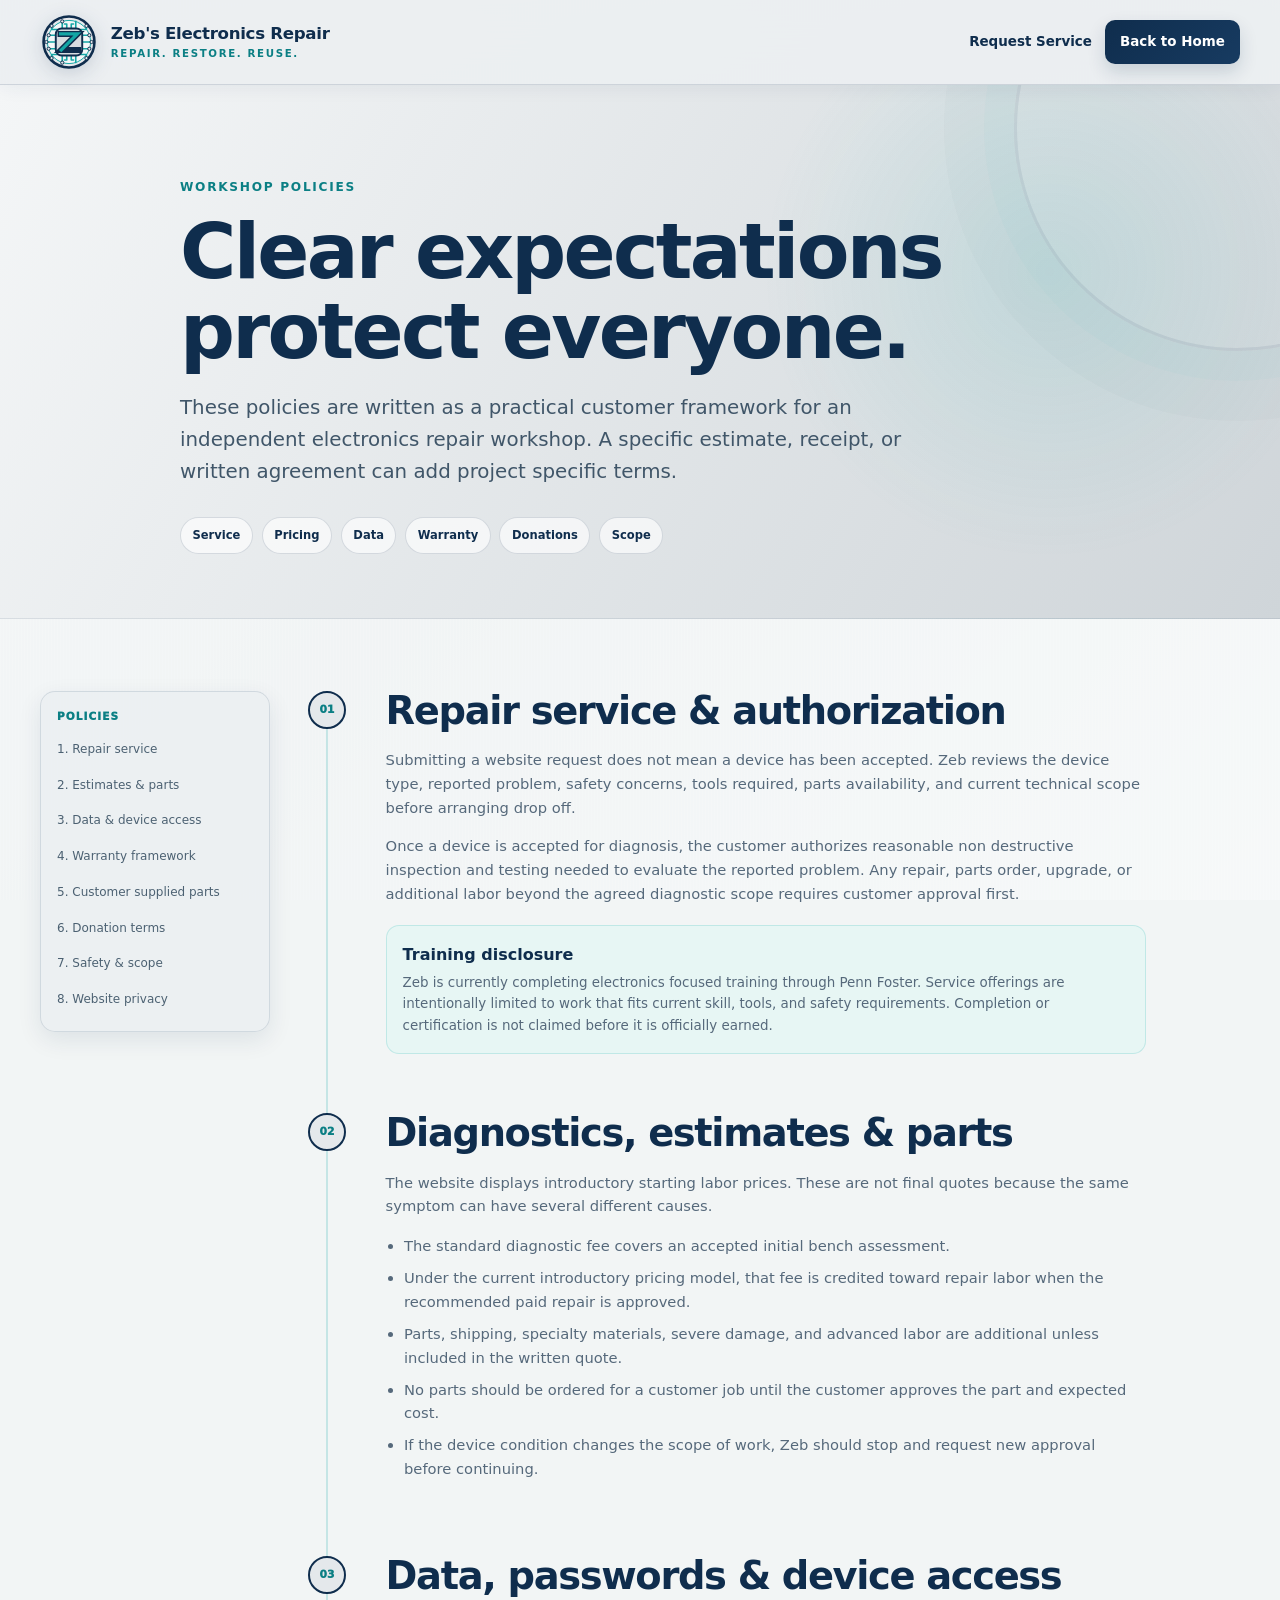
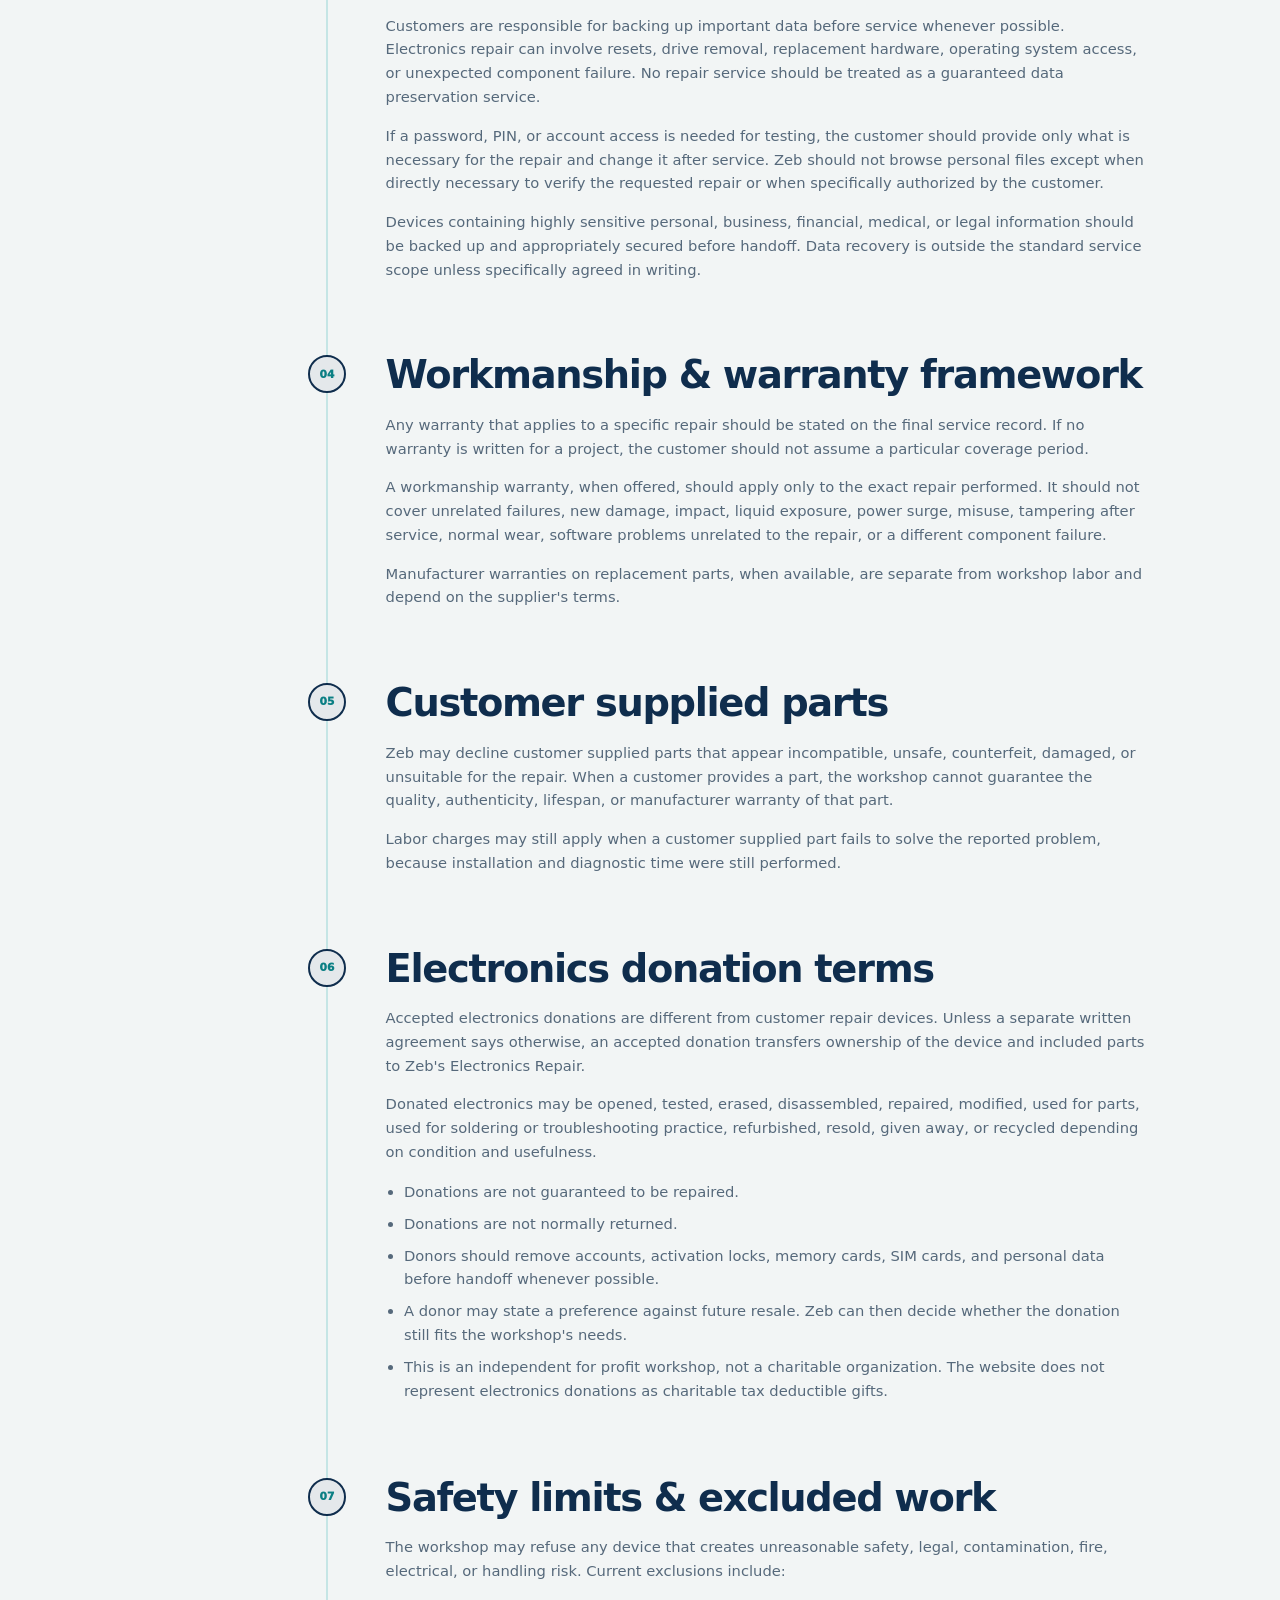
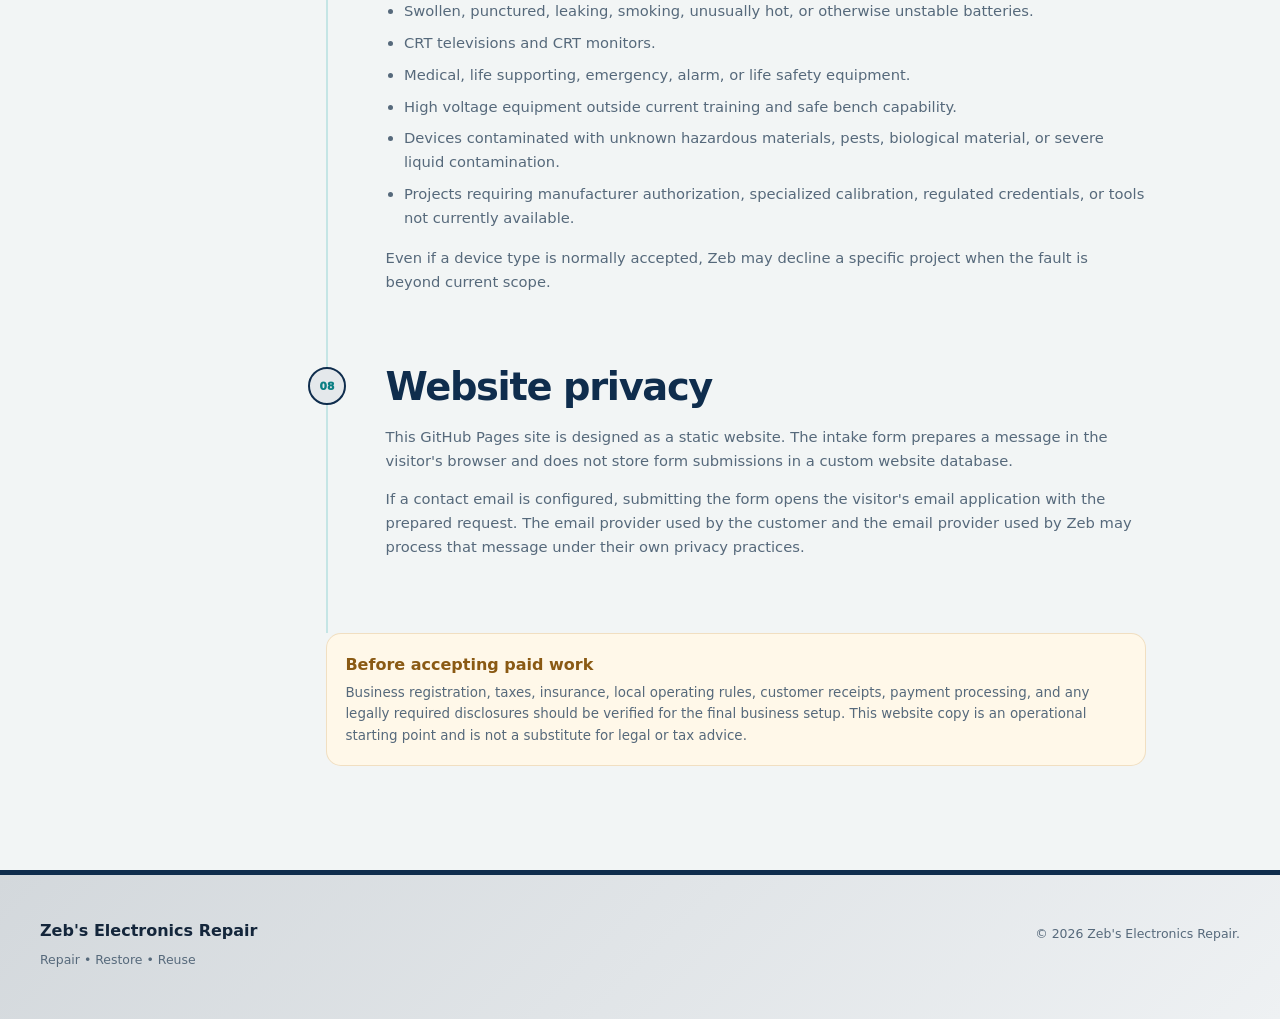
==== commit a711b5d7: "Add files via upload" ====
--- a/policies.html
+++ b/policies.html
@@ -1,150 +1,159 @@
-<!doctype html>
+<!DOCTYPE html>
+
 <html lang="en">
 <head>
-  <meta charset="utf-8" />
-  <meta name="viewport" content="width=device-width, initial-scale=1" />
-  <meta name="theme-color" content="#f4f7f8" />
-  <meta name="description" content="Service, data, donation, repair, and workshop policies for Zeb's Electronics Repair." />
-  <title>Service Policies | Zeb's Electronics Repair</title>
-  <link rel="stylesheet" href="styles.css" />
+<meta charset="utf-8"/>
+<meta content="width=device-width, initial-scale=1" name="viewport"/>
+<meta content="#d9dde1" name="theme-color"/>
+<meta content="Service, data, donation, repair, and workshop policies for Zeb's Electronics Repair." name="description"/>
+<title>Service Policies | Zeb's Electronics Repair</title>
+<link href="styles.css" rel="stylesheet"/>
 </head>
 <body class="policy-page">
-  <a class="skip-link" href="#main">Skip to content</a>
-  <header class="site-header" id="top">
-    <div class="container nav-wrap">
-      <a class="brand" href="index.html" aria-label="Zeb's Electronics Repair home">
-        <span class="brand-mark brand-mark-image" aria-hidden="true"><svg class="brand-logo-svg" viewBox="0 0 120 120" xmlns="http://www.w3.org/2000/svg" aria-hidden="true"><defs><linearGradient id="zgrad-inline" x1="0" y1="0" x2="1" y2="1"><stop offset="0" stop-color="#14b8a6"/><stop offset="0.55" stop-color="#0f7890"/><stop offset="1" stop-color="#0f2d4d"/></linearGradient></defs><rect x="23" y="23" width="74" height="74" rx="18" fill="#f7f9fa" stroke="#0f2d4d" stroke-width="5"/><path d="M39 40h43L42 80h41" fill="none" stroke="url(#zgrad-inline)" stroke-width="13" stroke-linecap="square" stroke-linejoin="miter"/><g fill="none" stroke="#14b8a6" stroke-width="4" stroke-linecap="round"><path d="M49 23V12H38"/><path d="M61 23V8"/><path d="M73 23V12h11"/><path d="M49 97v11H38"/><path d="M61 97v15"/><path d="M73 97v11h11"/><path d="M23 48H11v-9"/><path d="M23 61H8"/><path d="M23 74H11v9"/><path d="M97 48h12v-9"/><path d="M97 61h15"/><path d="M97 74h12v9"/></g><g fill="#f7f9fa" stroke="#0f2d4d" stroke-width="3"><circle cx="38" cy="12" r="5"/><circle cx="61" cy="8" r="5"/><circle cx="84" cy="12" r="5"/><circle cx="38" cy="108" r="5"/><circle cx="61" cy="112" r="5"/><circle cx="84" cy="108" r="5"/><circle cx="11" cy="39" r="5"/><circle cx="8" cy="61" r="5"/><circle cx="11" cy="83" r="5"/><circle cx="109" cy="39" r="5"/><circle cx="112" cy="61" r="5"/><circle cx="109" cy="83" r="5"/></g></svg></span>
-        <span class="brand-copy"><strong>Zeb's Electronics Repair</strong><small>Repair. Restore. Reuse.</small></span>
-      </a>
-      <nav class="policy-nav" aria-label="Policy navigation">
-        <a href="index.html#contact">Request Service</a>
-        <a class="nav-cta" href="index.html">Back to Home</a>
-      </nav>
-    </div>
-  </header>
-
-  <main id="main">
-    <section class="policy-hero">
-      <div class="container narrow reveal visible">
-        <p class="eyebrow">Workshop policies</p>
-        <h1>Clear expectations protect everyone.</h1>
-        <p class="hero-lead">These policies are written as a practical customer framework for an independent electronics repair workshop. A specific estimate, receipt, or written agreement can add project specific terms.</p>
-        <div class="policy-jump">
-          <a href="#service">Service</a><a href="#pricing-policy">Pricing</a><a href="#data">Data</a><a href="#warranty">Warranty</a><a href="#donations">Donations</a><a href="#scope">Scope</a>
-        </div>
-      </div>
-    </section>
-
-    <section class="policy-content">
-      <div class="container policy-layout">
-        <aside class="policy-sidebar">
-          <span>Policies</span>
-          <a href="#service">1. Repair service</a>
-          <a href="#pricing-policy">2. Estimates & parts</a>
-          <a href="#data">3. Data & device access</a>
-          <a href="#warranty">4. Warranty framework</a>
-          <a href="#customer-parts">5. Customer supplied parts</a>
-          <a href="#donations">6. Donation terms</a>
-          <a href="#scope">7. Safety & scope</a>
-          <a href="#privacy">8. Website privacy</a>
-        </aside>
-
-        <div class="policy-sections">
-          <section id="service" class="policy-block">
-            <span class="policy-number">01</span>
-            <h2>Repair service & authorization</h2>
-            <p>Submitting a website request does not mean a device has been accepted. Zeb reviews the device type, reported problem, safety concerns, tools required, parts availability, and current technical scope before arranging drop off.</p>
-            <p>Once a device is accepted for diagnosis, the customer authorizes reasonable non destructive inspection and testing needed to evaluate the reported problem. Any repair, parts order, upgrade, or additional labor beyond the agreed diagnostic scope requires customer approval first.</p>
-            <div class="policy-callout"><strong>Training disclosure</strong><p>Zeb is currently completing electronics focused training through Penn Foster. Service offerings are intentionally limited to work that fits current skill, tools, and safety requirements. Completion or certification is not claimed before it is officially earned.</p></div>
-          </section>
-
-          <section id="pricing-policy" class="policy-block">
-            <span class="policy-number">02</span>
-            <h2>Diagnostics, estimates & parts</h2>
-            <p>The website displays introductory starting labor prices. These are not final quotes because the same symptom can have several different causes.</p>
-            <ul>
-              <li>The standard diagnostic fee covers an accepted initial bench assessment.</li>
-              <li>Under the current introductory pricing model, that fee is credited toward repair labor when the recommended paid repair is approved.</li>
-              <li>Parts, shipping, specialty materials, severe damage, and advanced labor are additional unless included in the written quote.</li>
-              <li>No parts should be ordered for a customer job until the customer approves the part and expected cost.</li>
-              <li>If the device condition changes the scope of work, Zeb should stop and request new approval before continuing.</li>
-            </ul>
-          </section>
-
-          <section id="data" class="policy-block">
-            <span class="policy-number">03</span>
-            <h2>Data, passwords & device access</h2>
-            <p>Customers are responsible for backing up important data before service whenever possible. Electronics repair can involve resets, drive removal, replacement hardware, operating system access, or unexpected component failure. No repair service should be treated as a guaranteed data preservation service.</p>
-            <p>If a password, PIN, or account access is needed for testing, the customer should provide only what is necessary for the repair and change it after service. Zeb should not browse personal files except when directly necessary to verify the requested repair or when specifically authorized by the customer.</p>
-            <p>Devices containing highly sensitive personal, business, financial, medical, or legal information should be backed up and appropriately secured before handoff. Data recovery is outside the standard service scope unless specifically agreed in writing.</p>
-          </section>
-
-          <section id="warranty" class="policy-block">
-            <span class="policy-number">04</span>
-            <h2>Workmanship & warranty framework</h2>
-            <p>Any warranty that applies to a specific repair should be stated on the final service record. If no warranty is written for a project, the customer should not assume a particular coverage period.</p>
-            <p>A workmanship warranty, when offered, should apply only to the exact repair performed. It should not cover unrelated failures, new damage, impact, liquid exposure, power surge, misuse, tampering after service, normal wear, software problems unrelated to the repair, or a different component failure.</p>
-            <p>Manufacturer warranties on replacement parts, when available, are separate from workshop labor and depend on the supplier's terms.</p>
-          </section>
-
-          <section id="customer-parts" class="policy-block">
-            <span class="policy-number">05</span>
-            <h2>Customer supplied parts</h2>
-            <p>Zeb may decline customer supplied parts that appear incompatible, unsafe, counterfeit, damaged, or unsuitable for the repair. When a customer provides a part, the workshop cannot guarantee the quality, authenticity, lifespan, or manufacturer warranty of that part.</p>
-            <p>Labor charges may still apply when a customer supplied part fails to solve the reported problem, because installation and diagnostic time were still performed.</p>
-          </section>
-
-          <section id="donations" class="policy-block">
-            <span class="policy-number">06</span>
-            <h2>Electronics donation terms</h2>
-            <p>Accepted electronics donations are different from customer repair devices. Unless a separate written agreement says otherwise, an accepted donation transfers ownership of the device and included parts to Zeb's Electronics Repair.</p>
-            <p>Donated electronics may be opened, tested, erased, disassembled, repaired, modified, used for parts, used for soldering or troubleshooting practice, refurbished, resold, given away, or recycled depending on condition and usefulness.</p>
-            <ul>
-              <li>Donations are not guaranteed to be repaired.</li>
-              <li>Donations are not normally returned.</li>
-              <li>Donors should remove accounts, activation locks, memory cards, SIM cards, and personal data before handoff whenever possible.</li>
-              <li>A donor may state a preference against future resale. Zeb can then decide whether the donation still fits the workshop's needs.</li>
-              <li>This is an independent for profit workshop, not a charitable organization. The website does not represent electronics donations as charitable tax deductible gifts.</li>
-            </ul>
-          </section>
-
-          <section id="scope" class="policy-block">
-            <span class="policy-number">07</span>
-            <h2>Safety limits & excluded work</h2>
-            <p>The workshop may refuse any device that creates unreasonable safety, legal, contamination, fire, electrical, or handling risk. Current exclusions include:</p>
-            <ul>
-              <li>Swollen, punctured, leaking, smoking, unusually hot, or otherwise unstable batteries.</li>
-              <li>CRT televisions and CRT monitors.</li>
-              <li>Medical, life supporting, emergency, alarm, or life safety equipment.</li>
-              <li>High voltage equipment outside current training and safe bench capability.</li>
-              <li>Devices contaminated with unknown hazardous materials, pests, biological material, or severe liquid contamination.</li>
-              <li>Projects requiring manufacturer authorization, specialized calibration, regulated credentials, or tools not currently available.</li>
-            </ul>
-            <p>Even if a device type is normally accepted, Zeb may decline a specific project when the fault is beyond current scope.</p>
-          </section>
-
-          <section id="privacy" class="policy-block">
-            <span class="policy-number">08</span>
-            <h2>Website privacy</h2>
-            <p>This GitHub Pages site is designed as a static website. The intake form prepares a message in the visitor's browser and does not store form submissions in a custom website database.</p>
-            <p>If a contact email is configured, submitting the form opens the visitor's email application with the prepared request. The email provider used by the customer and the email provider used by Zeb may process that message under their own privacy practices.</p>
-          </section>
-
-          <div class="policy-footer-note">
-            <strong>Before accepting paid work</strong>
-            <p>Business registration, taxes, insurance, local operating rules, customer receipts, payment processing, and any legally required disclosures should be verified for the final business setup. This website copy is an operational starting point and is not a substitute for legal or tax advice.</p>
-          </div>
-        </div>
-      </div>
-    </section>
-  </main>
-
-  <footer class="site-footer">
-    <div class="container footer-grid policy-footer-grid">
-      <div><strong>Zeb's Electronics Repair</strong><p>Repair • Restore • Reuse</p></div>
-      <div class="footer-small"><p>© <span id="year"></span> Zeb's Electronics Repair.</p></div>
-    </div>
-  </footer>
-  <script src="script.js"></script>
+<a class="skip-link" href="#main">Skip to content</a>
+<header class="site-header" id="top">
+<div class="container nav-wrap">
+<a aria-label="Zeb's Electronics Repair home" class="brand" href="index.html">
+<span aria-hidden="true" class="brand-mark brand-mark-image"><svg aria-hidden="true" class="brand-logo-svg" viewbox="0 0 180 180" xmlns="http://www.w3.org/2000/svg">
+<circle cx="90" cy="90" fill="#e5e8eb" r="79" stroke="#0f2d4d" stroke-width="8"></circle>
+<circle cx="90" cy="90" fill="#f5f7f8" r="67" stroke="#14a6a5" stroke-width="3"></circle>
+<g fill="none" stroke="#14a6a5" stroke-linecap="round" stroke-linejoin="round" stroke-width="5">
+<path d="M55 51H36v-11"></path><path d="M69 47V26"></path><path d="M83 47V34h-7"></path>
+<path d="M125 51h19v-11"></path><path d="M111 47V26"></path><path d="M97 47V34h7"></path>
+<path d="M55 129H36v11"></path><path d="M69 133v21"></path><path d="M83 133v13h-7"></path>
+<path d="M125 129h19v11"></path><path d="M111 133v21"></path><path d="M97 133v13h7"></path>
+<path d="M48 69H27"></path><path d="M46 90H20"></path><path d="M48 111H27"></path>
+<path d="M132 69h21"></path><path d="M134 90h26"></path><path d="M132 111h21"></path>
+</g>
+<g fill="#e5e8eb" stroke="#0f2d4d" stroke-width="3">
+<circle cx="36" cy="40" r="5"></circle><circle cx="69" cy="26" r="5"></circle><circle cx="144" cy="40" r="5"></circle>
+<circle cx="36" cy="140" r="5"></circle><circle cx="69" cy="154" r="5"></circle><circle cx="144" cy="140" r="5"></circle>
+<circle cx="27" cy="69" r="5"></circle><circle cx="20" cy="90" r="5"></circle><circle cx="27" cy="111" r="5"></circle>
+<circle cx="153" cy="69" r="5"></circle><circle cx="160" cy="90" r="5"></circle><circle cx="153" cy="111" r="5"></circle>
+</g>
+<rect fill="#d7dce0" height="84" rx="18" stroke="#0f2d4d" stroke-width="6" width="82" x="49" y="48"></rect>
+<path d="M64 65h52L66 115h52" fill="none" stroke="#0f2d4d" stroke-linecap="square" stroke-linejoin="miter" stroke-width="19"></path>
+<path d="M64 65h52L66 115" fill="none" stroke="#14a6a5" stroke-linecap="square" stroke-linejoin="miter" stroke-width="10"></path>
+</svg></span>
+<span class="brand-copy"><strong>Zeb's Electronics Repair</strong><small>Repair. Restore. Reuse.</small></span>
+</a>
+<nav aria-label="Policy navigation" class="policy-nav">
+<a href="index.html#contact">Request Service</a>
+<a class="nav-cta" href="index.html">Back to Home</a>
+</nav>
+</div>
+</header>
+<main id="main">
+<section class="policy-hero">
+<div class="container narrow reveal visible">
+<p class="eyebrow">Workshop policies</p>
+<h1>Clear expectations protect everyone.</h1>
+<p class="hero-lead">These policies are written as a practical customer framework for an independent electronics repair workshop. A specific estimate, receipt, or written agreement can add project specific terms.</p>
+<div class="policy-jump">
+<a href="#service">Service</a><a href="#pricing-policy">Pricing</a><a href="#data">Data</a><a href="#warranty">Warranty</a><a href="#donations">Donations</a><a href="#scope">Scope</a>
+</div>
+</div>
+</section>
+<section class="policy-content">
+<div class="container policy-layout">
+<aside class="policy-sidebar">
+<span>Policies</span>
+<a href="#service">1. Repair service</a>
+<a href="#pricing-policy">2. Estimates &amp; parts</a>
+<a href="#data">3. Data &amp; device access</a>
+<a href="#warranty">4. Warranty framework</a>
+<a href="#customer-parts">5. Customer supplied parts</a>
+<a href="#donations">6. Donation terms</a>
+<a href="#scope">7. Safety &amp; scope</a>
+<a href="#privacy">8. Website privacy</a>
+</aside>
+<div class="policy-sections">
+<section class="policy-block" id="service">
+<span class="policy-number">01</span>
+<h2>Repair service &amp; authorization</h2>
+<p>Submitting a website request does not mean a device has been accepted. Zeb reviews the device type, reported problem, safety concerns, tools required, parts availability, and current technical scope before arranging drop off.</p>
+<p>Once a device is accepted for diagnosis, the customer authorizes reasonable non destructive inspection and testing needed to evaluate the reported problem. Any repair, parts order, upgrade, or additional labor beyond the agreed diagnostic scope requires customer approval first.</p>
+<div class="policy-callout"><strong>Training disclosure</strong><p>Zeb is currently completing electronics focused training through Penn Foster. Service offerings are intentionally limited to work that fits current skill, tools, and safety requirements. Completion or certification is not claimed before it is officially earned.</p></div>
+</section>
+<section class="policy-block" id="pricing-policy">
+<span class="policy-number">02</span>
+<h2>Diagnostics, estimates &amp; parts</h2>
+<p>The website displays introductory starting labor prices. These are not final quotes because the same symptom can have several different causes.</p>
+<ul>
+<li>The standard diagnostic fee covers an accepted initial bench assessment.</li>
+<li>Under the current introductory pricing model, that fee is credited toward repair labor when the recommended paid repair is approved.</li>
+<li>Parts, shipping, specialty materials, severe damage, and advanced labor are additional unless included in the written quote.</li>
+<li>No parts should be ordered for a customer job until the customer approves the part and expected cost.</li>
+<li>If the device condition changes the scope of work, Zeb should stop and request new approval before continuing.</li>
+</ul>
+</section>
+<section class="policy-block" id="data">
+<span class="policy-number">03</span>
+<h2>Data, passwords &amp; device access</h2>
+<p>Customers are responsible for backing up important data before service whenever possible. Electronics repair can involve resets, drive removal, replacement hardware, operating system access, or unexpected component failure. No repair service should be treated as a guaranteed data preservation service.</p>
+<p>If a password, PIN, or account access is needed for testing, the customer should provide only what is necessary for the repair and change it after service. Zeb should not browse personal files except when directly necessary to verify the requested repair or when specifically authorized by the customer.</p>
+<p>Devices containing highly sensitive personal, business, financial, medical, or legal information should be backed up and appropriately secured before handoff. Data recovery is outside the standard service scope unless specifically agreed in writing.</p>
+</section>
+<section class="policy-block" id="warranty">
+<span class="policy-number">04</span>
+<h2>Workmanship &amp; warranty framework</h2>
+<p>Any warranty that applies to a specific repair should be stated on the final service record. If no warranty is written for a project, the customer should not assume a particular coverage period.</p>
+<p>A workmanship warranty, when offered, should apply only to the exact repair performed. It should not cover unrelated failures, new damage, impact, liquid exposure, power surge, misuse, tampering after service, normal wear, software problems unrelated to the repair, or a different component failure.</p>
+<p>Manufacturer warranties on replacement parts, when available, are separate from workshop labor and depend on the supplier's terms.</p>
+</section>
+<section class="policy-block" id="customer-parts">
+<span class="policy-number">05</span>
+<h2>Customer supplied parts</h2>
+<p>Zeb may decline customer supplied parts that appear incompatible, unsafe, counterfeit, damaged, or unsuitable for the repair. When a customer provides a part, the workshop cannot guarantee the quality, authenticity, lifespan, or manufacturer warranty of that part.</p>
+<p>Labor charges may still apply when a customer supplied part fails to solve the reported problem, because installation and diagnostic time were still performed.</p>
+</section>
+<section class="policy-block" id="donations">
+<span class="policy-number">06</span>
+<h2>Electronics donation terms</h2>
+<p>Accepted electronics donations are different from customer repair devices. Unless a separate written agreement says otherwise, an accepted donation transfers ownership of the device and included parts to Zeb's Electronics Repair.</p>
+<p>Donated electronics may be opened, tested, erased, disassembled, repaired, modified, used for parts, used for soldering or troubleshooting practice, refurbished, resold, given away, or recycled depending on condition and usefulness.</p>
+<ul>
+<li>Donations are not guaranteed to be repaired.</li>
+<li>Donations are not normally returned.</li>
+<li>Donors should remove accounts, activation locks, memory cards, SIM cards, and personal data before handoff whenever possible.</li>
+<li>A donor may state a preference against future resale. Zeb can then decide whether the donation still fits the workshop's needs.</li>
+<li>This is an independent for profit workshop, not a charitable organization. The website does not represent electronics donations as charitable tax deductible gifts.</li>
+</ul>
+</section>
+<section class="policy-block" id="scope">
+<span class="policy-number">07</span>
+<h2>Safety limits &amp; excluded work</h2>
+<p>The workshop may refuse any device that creates unreasonable safety, legal, contamination, fire, electrical, or handling risk. Current exclusions include:</p>
+<ul>
+<li>Swollen, punctured, leaking, smoking, unusually hot, or otherwise unstable batteries.</li>
+<li>CRT televisions and CRT monitors.</li>
+<li>Medical, life supporting, emergency, alarm, or life safety equipment.</li>
+<li>High voltage equipment outside current training and safe bench capability.</li>
+<li>Devices contaminated with unknown hazardous materials, pests, biological material, or severe liquid contamination.</li>
+<li>Projects requiring manufacturer authorization, specialized calibration, regulated credentials, or tools not currently available.</li>
+</ul>
+<p>Even if a device type is normally accepted, Zeb may decline a specific project when the fault is beyond current scope.</p>
+</section>
+<section class="policy-block" id="privacy">
+<span class="policy-number">08</span>
+<h2>Website privacy</h2>
+<p>This GitHub Pages site is designed as a static website. The intake form prepares a message in the visitor's browser and does not store form submissions in a custom website database.</p>
+<p>If a contact email is configured, submitting the form opens the visitor's email application with the prepared request. The email provider used by the customer and the email provider used by Zeb may process that message under their own privacy practices.</p>
+</section>
+<div class="policy-footer-note">
+<strong>Before accepting paid work</strong>
+<p>Business registration, taxes, insurance, local operating rules, customer receipts, payment processing, and any legally required disclosures should be verified for the final business setup. This website copy is an operational starting point and is not a substitute for legal or tax advice.</p>
+</div>
+</div>
+</div>
+</section>
+</main>
+<footer class="site-footer">
+<div class="container footer-grid policy-footer-grid">
+<div><strong>Zeb's Electronics Repair</strong><p>Repair • Restore • Reuse</p></div>
+<div class="footer-small"><p>© <span id="year"></span> Zeb's Electronics Repair.</p></div>
+</div>
+</footer>
+<script src="script.js"></script>
 </body>
 </html>
--- a/styles.css
+++ b/styles.css
@@ -1,43 +1,48 @@
 :root {
-  --silver-0: #fbfcfd;
-  --silver-1: #f1f4f6;
-  --silver-2: #dfe5e9;
-  --silver-3: #c8d0d6;
-  --silver-4: #aab5bd;
   --navy: #0f2d4d;
-  --navy-2: #153d63;
-  --ink: #1e293b;
-  --muted: #5d6d79;
-  --teal: #14b8a6;
-  --teal-dark: #0d8d82;
-  --teal-soft: #dff7f3;
+  --navy-2: #173b61;
+  --navy-3: #08223c;
+  --teal: #14a6a5;
+  --teal-dark: #0b7f84;
+  --teal-soft: #dff5f3;
+  --charcoal: #1e293b;
+  --slate: #64748b;
+  --silver: #c0c6cc;
+  --silver-2: #d9dde1;
+  --silver-3: #eef1f3;
+  --paper: #f8fafb;
   --white: #ffffff;
-  --warm: #c97922;
-  --danger: #bf5d50;
-  --success: #1e9c74;
-  --line: rgba(15,45,77,.12);
-  --line-strong: rgba(15,45,77,.2);
-  --shadow: 0 20px 55px rgba(15,45,77,.12);
-  --shadow-soft: 0 10px 30px rgba(15,45,77,.08);
-  --radius: 24px;
-  --radius-sm: 14px;
+  --warm: #b7791f;
+  --danger: #b4534d;
+  --success: #1b8f75;
+  --line: rgba(15,45,77,.14);
+  --line-strong: rgba(15,45,77,.24);
+  --text: #14263b;
+  --muted: #56697b;
   --max: 1200px;
+  --radius: 22px;
+  --radius-sm: 13px;
+  --shadow: 0 18px 48px rgba(15,45,77,.12);
+  --shadow-soft: 0 8px 24px rgba(15,45,77,.09);
 }
 
 * { box-sizing: border-box; }
 html { scroll-behavior: smooth; }
 body {
   margin: 0;
-  color: var(--ink);
-  font-family: Inter, ui-sans-serif, system-ui, -apple-system, BlinkMacSystemFont, "Segoe UI", sans-serif;
+  min-width: 320px;
+  font-family: "Segoe UI", Inter, ui-sans-serif, system-ui, -apple-system, BlinkMacSystemFont, Arial, sans-serif;
+  color: var(--text);
   line-height: 1.62;
+  overflow-x: hidden;
+  background-color: var(--silver-2);
+  background-image:
+    repeating-linear-gradient(90deg, rgba(255,255,255,.10) 0, rgba(255,255,255,.10) 1px, rgba(15,45,77,.018) 1px, rgba(15,45,77,.018) 3px),
+    linear-gradient(135deg, #eef1f3 0%, #d8dde1 46%, #f4f6f7 100%);
+  background-attachment: fixed;
   -webkit-font-smoothing: antialiased;
-  background:
-    repeating-linear-gradient(0deg, rgba(255,255,255,.28) 0, rgba(255,255,255,.28) 1px, rgba(15,45,77,.018) 2px, rgba(15,45,77,.018) 3px),
-    linear-gradient(135deg, #d6dde1 0%, #f7f9fa 24%, #e3e8eb 49%, #f9fafb 73%, #cfd7dc 100%);
-  background-attachment: fixed;
-}
-body::selection { background: var(--teal); color: white; }
+}
+body::selection { background: var(--teal); color: #fff; }
 a { color: inherit; }
 img, svg { max-width: 100%; display: block; }
 button, input, textarea, select { font: inherit; }
@@ -48,434 +53,340 @@
   overflow: hidden; clip: rect(0,0,0,0); white-space: nowrap; border: 0;
 }
 .skip-link {
-  position: fixed; left: 1rem; top: 1rem; z-index: 999; padding: .72rem 1rem;
-  background: var(--teal); color: white; border-radius: 10px; transform: translateY(-180%);
+  position: fixed; left: 1rem; top: 1rem; z-index: 9999; padding: .72rem 1rem;
+  background: var(--navy); color: #fff; border-radius: 10px; transform: translateY(-180%);
   transition: .2s ease; font-weight: 800;
 }
 .skip-link:focus { transform: translateY(0); }
 
-.container { width: min(calc(100% - 2rem), var(--max)); margin-inline: auto; }
-.narrow { max-width: 900px; }
-.section { padding: 7rem 0; }
+.container { width: min(calc(100% - 2rem), var(--max)); margin-inline: auto; min-width: 0; }
+.narrow { max-width: 920px; }
+.section { padding: clamp(5rem, 8vw, 7.5rem) 0; }
 .section-shell { position: relative; overflow: hidden; }
 .eyebrow {
-  display: inline-flex; align-items: center; gap: .55rem; margin: 0 0 1rem;
-  color: var(--teal-dark); font-size: .75rem; font-weight: 900; letter-spacing: .15em; text-transform: uppercase;
-}
-h1, h2, h3 { line-height: 1.06; margin-top: 0; letter-spacing: -.038em; color: var(--navy); }
-h1 { font-size: clamp(3rem, 6.8vw, 6.6rem); max-width: 900px; margin-bottom: 1.5rem; }
+  display: inline-flex; align-items: center; flex-wrap: wrap; gap: .55rem; margin: 0 0 .9rem;
+  color: var(--teal-dark); font-size: .76rem; font-weight: 900; letter-spacing: .14em;
+  text-transform: uppercase; overflow-wrap: anywhere;
+}
+.status-dot, .live-light {
+  width: 9px; height: 9px; border-radius: 50%; background: var(--teal);
+  box-shadow: 0 0 0 5px rgba(20,166,165,.10); flex: 0 0 auto;
+}
+h1,h2,h3 { color: var(--navy); line-height: 1.04; margin-top: 0; letter-spacing: -.035em; overflow-wrap: anywhere; }
+h1 { font-size: clamp(3rem, 6.5vw, 6.25rem); max-width: 900px; margin-bottom: 1.25rem; }
 h1 span { color: var(--teal-dark); }
-h2 { font-size: clamp(2.2rem, 4.2vw, 4rem); margin-bottom: 1.2rem; }
-h3 { font-size: 1.35rem; }
-p { color: var(--muted); }
-.section-heading { max-width: 790px; margin-bottom: 3rem; }
-.section-heading.compact { margin-bottom: 0; }
-.section-heading > p:last-child { font-size: 1.04rem; max-width: 720px; }
+h2 { font-size: clamp(2.2rem, 4.3vw, 4rem); margin-bottom: 1.1rem; }
+h3 { font-size: 1.28rem; }
+p { color: var(--muted); overflow-wrap: anywhere; }
 
 /* Header */
 .site-header {
   position: sticky; top: 0; z-index: 100;
-  border-bottom: 1px solid rgba(15,45,77,.12);
-  background: linear-gradient(180deg, rgba(253,254,255,.96), rgba(230,235,238,.94));
-  backdrop-filter: blur(18px);
-  box-shadow: 0 6px 24px rgba(15,45,77,.06);
-}
-.nav-wrap { min-height: 78px; display: flex; align-items: center; justify-content: space-between; gap: 1rem; }
-.brand { display: inline-flex; align-items: center; gap: .8rem; text-decoration: none; min-width: 0; }
-.brand-mark { width: 48px; height: 48px; flex: 0 0 auto; }
+  background: rgba(236,240,242,.94);
+  border-bottom: 1px solid rgba(15,45,77,.14);
+  box-shadow: 0 3px 18px rgba(15,45,77,.06);
+  backdrop-filter: blur(18px) saturate(125%);
+}
+.nav-wrap { min-height: 84px; display: flex; align-items: center; justify-content: space-between; gap: 1rem; position: relative; min-width: 0; }
+.brand { display: inline-flex; align-items: center; gap: .8rem; text-decoration: none; min-width: 0; flex: 0 1 auto; }
+.brand-mark { width: 58px; height: 58px; flex: 0 0 58px; filter: drop-shadow(0 5px 10px rgba(15,45,77,.16)); }
 .brand-logo-svg { width: 100%; height: 100%; }
-.brand-copy strong, .brand-copy small { display: block; }
-.brand-copy strong { color: var(--navy); font-size: .98rem; letter-spacing: -.015em; }
-.brand-copy small { color: var(--teal-dark); font-size: .62rem; margin-top: .1rem; letter-spacing: .12em; text-transform: uppercase; font-weight: 900; }
-.site-nav, .policy-nav { display: flex; align-items: center; gap: .25rem; }
-.site-nav a, .policy-nav a { text-decoration: none; color: #395166; font-size: .87rem; font-weight: 700; padding: .75rem .78rem; border-radius: 10px; }
-.site-nav a:hover, .policy-nav a:hover { color: var(--navy); background: rgba(15,45,77,.055); }
-.site-nav .nav-cta, .policy-nav .nav-cta { color: white; background: linear-gradient(135deg, var(--teal), var(--teal-dark)); font-weight: 900; padding-inline: 1rem; box-shadow: 0 8px 20px rgba(20,184,166,.18); }
-.menu-button { display: none; border: 0; background: transparent; width: 45px; height: 45px; padding: 10px; }
+.brand-copy { min-width: 0; line-height: 1.1; }
+.brand-copy strong { display: block; color: var(--navy); font-size: clamp(.9rem, 1.3vw, 1.05rem); font-weight: 900; letter-spacing: -.018em; white-space: nowrap; }
+.brand-copy small { display: block; margin-top: .28rem; color: var(--teal-dark); font-size: .64rem; font-weight: 900; letter-spacing: .16em; text-transform: uppercase; white-space: nowrap; }
+.site-nav, .policy-nav { display: flex; align-items: center; justify-content: flex-end; gap: .15rem; min-width: 0; }
+.site-nav a, .policy-nav a {
+  text-decoration: none; color: var(--navy); font-size: .84rem; font-weight: 750; padding: .72rem .66rem;
+  border-radius: 10px; white-space: nowrap; transition: .2s ease;
+}
+.site-nav a:hover, .policy-nav a:hover { background: rgba(15,45,77,.06); color: var(--teal-dark); }
+.site-nav .nav-cta, .policy-nav .nav-cta {
+  color: #fff; background: linear-gradient(135deg,var(--navy),var(--navy-2)); padding-inline: .95rem;
+  box-shadow: 0 8px 18px rgba(15,45,77,.16);
+}
+.site-nav .nav-cta:hover, .policy-nav .nav-cta:hover { color: #fff; background: var(--teal-dark); }
+.menu-button { display: none; border: 1px solid var(--line); border-radius: 11px; background: rgba(255,255,255,.5); width: 46px; height: 46px; padding: 10px; flex: 0 0 auto; }
 .menu-button span:not(.sr-only) { display: block; width: 100%; height: 2px; margin: 5px 0; background: var(--navy); }
 
 /* Hero */
 .hero {
-  min-height: 780px; display: grid; align-items: center; padding: 6.7rem 0 5.8rem;
+  position: relative; min-height: 760px; display: grid; align-items: center;
+  padding: clamp(5.5rem, 9vw, 8rem) 0 clamp(5rem, 8vw, 7rem);
   background:
-    radial-gradient(circle at 84% 22%, rgba(20,184,166,.18), transparent 24%),
-    linear-gradient(110deg, rgba(255,255,255,.88) 0 48%, rgba(226,232,236,.9) 48% 100%);
+    radial-gradient(circle at 78% 42%, rgba(20,166,165,.14), transparent 28%),
+    linear-gradient(115deg, rgba(255,255,255,.78), rgba(224,229,232,.64));
   border-bottom: 1px solid rgba(15,45,77,.11);
 }
-.circuit-grid {
-  position: absolute; inset: 0; pointer-events: none; opacity: .65;
+.circuit-grid { position: absolute; inset: 0; pointer-events: none; opacity: .45; overflow: hidden; }
+.circuit-grid::before {
+  content:""; position:absolute; inset:0;
   background-image:
-    linear-gradient(rgba(15,45,77,.045) 1px, transparent 1px),
-    linear-gradient(90deg, rgba(15,45,77,.045) 1px, transparent 1px);
-  background-size: 58px 58px;
-  mask-image: linear-gradient(to bottom, black, transparent 94%);
+    linear-gradient(rgba(20,166,165,.075) 1px, transparent 1px),
+    linear-gradient(90deg, rgba(20,166,165,.075) 1px, transparent 1px);
+  background-size: 54px 54px;
+  mask-image: linear-gradient(to right, #000, transparent 66%);
 }
 .circuit-grid::after {
-  content: ""; position: absolute; width: 650px; height: 650px; right: -180px; top: 40px;
-  border-radius: 50%; background: radial-gradient(circle, rgba(20,184,166,.18), rgba(20,184,166,.05) 42%, transparent 69%);
-  filter: blur(10px);
-}
-.hero-grid { position: relative; display: grid; grid-template-columns: 1.12fr .88fr; align-items: center; gap: 4rem; }
-.hero-tagline { margin: 0 0 .8rem; color: var(--navy); font-weight: 950; letter-spacing: .04em; text-transform: uppercase; font-size: clamp(1rem, 1.8vw, 1.35rem); }
-.hero-tagline::after { content: ""; display: inline-block; width: 58px; height: 3px; margin-left: .8rem; vertical-align: middle; background: var(--teal); border-radius: 99px; }
-.hero-lead { max-width: 710px; font-size: clamp(1.07rem, 2vw, 1.28rem); color: #465b6a; }
-.hero-actions { display: flex; gap: .85rem; flex-wrap: wrap; margin: 2rem 0 2.5rem; }
+  content:""; position:absolute; left:-90px; top:70px; width:330px; height:330px;
+  border: 2px solid rgba(20,166,165,.12); border-radius: 50%; box-shadow: 0 0 0 34px rgba(20,166,165,.035), 0 0 0 70px rgba(15,45,77,.02);
+}
+.hero-grid { position: relative; display: grid; grid-template-columns: minmax(0,1.1fr) minmax(360px,.9fr); gap: clamp(2.5rem,5vw,5.5rem); align-items: center; min-width: 0; }
+.hero-copy, .hero-panel { min-width: 0; }
+.hero-tagline { margin: 0 0 .75rem; color: var(--navy); font-size: clamp(1.05rem,2vw,1.35rem); font-weight: 900; letter-spacing: .09em; text-transform: uppercase; }
+.hero-tagline::after { content:""; display:inline-block; width: 56px; height: 3px; margin-left: .8rem; vertical-align: middle; background: var(--teal); border-radius: 9px; }
+.hero-lead { max-width: 730px; margin-bottom: 0; font-size: clamp(1.04rem,1.8vw,1.24rem); color: #405669; }
+.hero-actions { display: flex; flex-wrap: wrap; gap: .85rem; margin: 1.9rem 0 2.4rem; }
 .button {
-  display: inline-flex; align-items: center; justify-content: center; min-height: 52px; padding: .86rem 1.28rem;
-  border-radius: 13px; border: 1px solid transparent; text-decoration: none; font-weight: 900; cursor: pointer;
-  transition: transform .2s ease, box-shadow .2s ease, border-color .2s ease, background .2s ease;
+  display: inline-flex; align-items: center; justify-content: center; gap: .45rem; min-height: 50px;
+  max-width: 100%; padding: .84rem 1.22rem; border-radius: 12px; border: 1px solid transparent;
+  text-decoration: none; font-weight: 850; text-align: center; line-height: 1.25; white-space: normal;
+  transition: transform .2s ease, box-shadow .2s ease, background .2s ease, border-color .2s ease;
 }
 .button:hover { transform: translateY(-2px); }
-.button.primary { background: linear-gradient(135deg, var(--teal), var(--teal-dark)); color: white; box-shadow: 0 12px 30px rgba(20,184,166,.2); }
-.button.primary:hover { box-shadow: 0 16px 38px rgba(20,184,166,.3); }
-.button.secondary { border-color: rgba(15,45,77,.18); color: var(--navy); background: rgba(255,255,255,.65); }
-.button.secondary:hover { border-color: rgba(20,184,166,.42); background: white; }
-.small-button { min-height: 46px; font-size: .88rem; }
-.status-dot, .live-light { width: 9px; height: 9px; border-radius: 50%; background: var(--success); box-shadow: 0 0 12px rgba(30,156,116,.45); flex: 0 0 auto; }
-.hero-proof { display: grid; grid-template-columns: repeat(3,minmax(0,1fr)); max-width: 720px; border-top: 1px solid rgba(15,45,77,.13); padding-top: 1.1rem; }
-.hero-proof > div { padding: .5rem 1rem .5rem 0; }
-.hero-proof > div + div { padding-left: 1rem; border-left: 1px solid rgba(15,45,77,.11); }
-.hero-proof strong, .hero-proof span { display: block; }
-.hero-proof strong { color: var(--navy); font-size: .86rem; }
-.hero-proof span { margin-top: .25rem; color: #667987; font-size: .74rem; line-height: 1.35; }
-.hero-panel { position: relative; min-height: 530px; display: grid; place-items: center; }
-.panel-glow { position: absolute; width: 390px; height: 390px; border-radius: 50%; background: rgba(20,184,166,.16); filter: blur(70px); }
-.brand-showcase {
-  position: relative; z-index: 2; width: min(100%, 445px); padding: 2.1rem;
-  border: 1px solid rgba(15,45,77,.18); border-radius: 30px;
+.button.primary { color: #fff; background: linear-gradient(135deg,var(--navy),#174a76); box-shadow: 0 12px 24px rgba(15,45,77,.18); }
+.button.primary:hover { background: var(--teal-dark); box-shadow: 0 14px 30px rgba(20,166,165,.20); }
+.button.secondary { color: var(--navy); background: rgba(255,255,255,.68); border-color: rgba(15,45,77,.22); }
+.button.secondary:hover { background: #fff; border-color: var(--teal); }
+.small-button { min-height: 44px; font-size: .84rem; }
+.hero-proof { display: grid; grid-template-columns: repeat(3,minmax(0,1fr)); gap: 0; max-width: 760px; padding-top: 1rem; border-top: 1px solid rgba(15,45,77,.13); }
+.hero-proof > div { min-width: 0; padding: .5rem 1rem .5rem 0; }
+.hero-proof > div + div { padding-left: 1rem; border-left: 1px solid rgba(15,45,77,.12); }
+.hero-proof strong, .hero-proof span { display: block; overflow-wrap: anywhere; }
+.hero-proof strong { color: var(--navy); font-size: .84rem; }
+.hero-proof span { color: var(--slate); margin-top: .18rem; font-size: .72rem; line-height: 1.35; }
+
+.hero-panel { position: relative; min-height: 520px; display: grid; place-items: center; }
+.panel-glow { position: absolute; width: 390px; height: 390px; border-radius: 50%; background: rgba(20,166,165,.13); filter: blur(60px); }
+.brand-showcase { position: relative; width: min(100%, 480px); aspect-ratio: 1 / 1; display: grid; place-items: center; filter: drop-shadow(0 22px 34px rgba(15,45,77,.17)); }
+.emblem-ring {
+  position: relative; width: 100%; height: 100%; padding: 2rem; border-radius: 50%; display: flex;
+  flex-direction: column; align-items: center; justify-content: center; text-align: center; overflow: hidden;
+  border: 10px solid var(--navy);
   background:
-    repeating-linear-gradient(0deg, rgba(255,255,255,.25) 0, rgba(255,255,255,.25) 1px, rgba(15,45,77,.018) 2px, rgba(15,45,77,.018) 3px),
-    linear-gradient(145deg, #eef2f4, #cfd7dc 52%, #f7f9fa);
-  box-shadow: 0 30px 70px rgba(15,45,77,.17), inset 0 1px 0 rgba(255,255,255,.9);
-  overflow: hidden;
-}
-.brand-showcase::before { content: ""; position: absolute; inset: 0; pointer-events: none; background: linear-gradient(120deg, rgba(255,255,255,.7), transparent 28%, rgba(255,255,255,.12) 60%, transparent); }
-.showcase-mark { position: relative; z-index: 1; width: 118px; height: 118px; margin-bottom: 1.25rem; }
-.showcase-kicker { position: relative; z-index: 1; color: var(--teal-dark); font-size: .67rem; font-weight: 950; letter-spacing: .16em; }
-.brand-showcase h2 { position: relative; z-index: 1; margin: .55rem 0 .9rem; font-size: clamp(2.8rem, 5vw, 4.6rem); line-height: .92; color: var(--navy); }
-.brand-showcase h2 span { color: var(--teal-dark); }
-.brand-showcase p { position: relative; z-index: 1; color: #465b6a; font-size: .9rem; }
-.showcase-services { position: relative; z-index: 1; display: flex; flex-wrap: wrap; gap: .55rem; margin-top: 1.25rem; }
-.showcase-services span { padding: .42rem .62rem; border-radius: 99px; background: rgba(255,255,255,.58); border: 1px solid rgba(15,45,77,.12); color: var(--navy); font-size: .7rem; font-weight: 850; }
-.floating-chip { position: absolute; z-index: 3; padding: .55rem .75rem; border-radius: 10px; border: 1px solid rgba(15,45,77,.12); background: rgba(255,255,255,.9); color: var(--navy); font-size: .72rem; font-weight: 900; box-shadow: var(--shadow-soft); }
-.chip-one { left: -5px; top: 92px; transform: rotate(-4deg); }
-.chip-two { right: -10px; top: 158px; transform: rotate(4deg); }
-.chip-three { right: 12px; bottom: 86px; transform: rotate(-3deg); }
-
-/* Shared strips/cards */
-.trust-strip { border-top: 1px solid rgba(15,45,77,.09); border-bottom: 1px solid rgba(15,45,77,.09); background: linear-gradient(180deg,#f8fafb,#e3e8eb); }
-.trust-grid { display: grid; grid-template-columns: repeat(4,1fr); }
-.trust-grid > div { padding: 1.35rem 1.2rem; display: grid; grid-template-columns: auto 1fr; grid-template-rows: auto auto; column-gap: .7rem; border-right: 1px solid rgba(15,45,77,.1); }
+    repeating-linear-gradient(90deg, rgba(255,255,255,.12) 0, rgba(255,255,255,.12) 1px, rgba(15,45,77,.025) 1px, rgba(15,45,77,.025) 3px),
+    linear-gradient(145deg,#f8fafb,#cbd1d6 50%,#eef1f3);
+  box-shadow: inset 0 0 0 5px #edf0f2, inset 0 0 0 8px var(--teal), inset 0 0 0 12px #d0d5d9, 0 16px 36px rgba(15,45,77,.16);
+}
+.emblem-ring::before, .emblem-ring::after { content:""; position:absolute; left: 9%; right: 9%; height: 2px; background: linear-gradient(90deg,transparent,var(--teal),transparent); }
+.emblem-ring::before { top: 34%; } .emblem-ring::after { bottom: 24%; }
+.showcase-mark { width: 158px; height: 158px; margin: -1.3rem auto .35rem; position: relative; z-index: 2; }
+.showcase-kicker { position: relative; z-index: 2; color: var(--navy); font-size: clamp(.72rem,1.5vw,.92rem); font-weight: 950; letter-spacing: .14em; }
+.emblem-tagline { position: relative; z-index: 2; margin-top: .8rem; color: var(--navy); font-size: clamp(1.5rem,3vw,2.45rem); line-height: 1.05; letter-spacing: -.025em; }
+.emblem-tagline::first-letter { color: var(--teal-dark); }
+.emblem-services { position: relative; z-index: 2; margin-top: .78rem; max-width: 72%; color: #4d5b68; font-size: .72rem; font-weight: 800; letter-spacing: .09em; text-transform: uppercase; }
+.floating-chip { position: absolute; z-index: 3; padding: .48rem .7rem; border-radius: 99px; border: 1px solid rgba(15,45,77,.18); background: rgba(248,250,251,.92); color: var(--navy); font-size: .63rem; font-weight: 900; letter-spacing: .11em; box-shadow: var(--shadow-soft); white-space: nowrap; }
+.chip-one { left: -1%; top: 25%; } .chip-two { right: -2%; top: 42%; } .chip-three { right: 7%; bottom: 18%; }
+
+/* Trust strip */
+.trust-strip { background: rgba(248,250,251,.78); border-top: 1px solid rgba(15,45,77,.10); border-bottom: 1px solid rgba(15,45,77,.12); }
+.trust-grid { display: grid; grid-template-columns: repeat(4,minmax(0,1fr)); }
+.trust-grid > div { min-width: 0; padding: 1.4rem 1.25rem; border-right: 1px solid rgba(15,45,77,.10); }
 .trust-grid > div:last-child { border-right: 0; }
-.trust-grid span { grid-row: 1/3; color: var(--teal-dark); font-size: .72rem; font-weight: 950; }
-.trust-grid strong { color: var(--navy); font-size: .88rem; }
-.trust-grid small { color: #667987; font-size: .7rem; margin-top: .18rem; line-height: 1.35; }
+.trust-grid span, .trust-grid strong, .trust-grid small { display: block; overflow-wrap: anywhere; }
+.trust-grid span { color: var(--teal-dark); font-size: .7rem; font-weight: 950; letter-spacing: .1em; }
+.trust-grid strong { margin: .24rem 0; color: var(--navy); font-size: .9rem; }
+.trust-grid small { color: var(--slate); font-size: .72rem; line-height: 1.35; }
+
+/* Headings and cards */
+.section-heading { max-width: 820px; margin-bottom: 2.8rem; min-width: 0; }
+.section-heading.compact { margin-bottom: 0; }
+.section-heading > p:last-child { max-width: 730px; font-size: 1.04rem; }
 .card-grid { display: grid; gap: 1rem; }
-.services-grid { grid-template-columns: repeat(3,1fr); }
-.service-card,
-.price-card,
-.donation-card,
-.project-placeholder,
-.contact-form,
-.policy-sidebar {
-  border: 1px solid rgba(15,45,77,.11); border-radius: var(--radius);
-  background: rgba(255,255,255,.88); box-shadow: var(--shadow-soft);
-}
-.service-card { position: relative; display: flex; flex-direction: column; min-height: 390px; padding: 1.55rem; overflow: hidden; transition: .24s ease; }
-.service-card:hover { transform: translateY(-5px); border-color: rgba(20,184,166,.32); box-shadow: var(--shadow); }
-.service-card::after { content: ""; position: absolute; width: 150px; height: 150px; right: -75px; top: -75px; border-radius: 50%; background: rgba(20,184,166,.08); }
-.service-top { display: flex; align-items: center; justify-content: space-between; gap: 1rem; margin-bottom: 1.2rem; }
-.service-symbol { width: 48px; height: 48px; display: grid; place-items: center; border-radius: 14px; background: var(--teal-soft); color: var(--teal-dark); font-size: 1.35rem; }
-.service-tag { color: #5f7380; border: 1px solid rgba(15,45,77,.1); border-radius: 99px; padding: .3rem .55rem; font-size: .62rem; font-weight: 900; text-transform: uppercase; letter-spacing: .08em; background: #f5f7f8; }
-.service-card h3 { margin-bottom: .65rem; }
+.services-grid { grid-template-columns: repeat(3,minmax(0,1fr)); }
+.service-card {
+  position: relative; display: flex; flex-direction: column; min-width: 0; min-height: 390px; padding: 1.55rem;
+  border: 1px solid rgba(15,45,77,.12); border-radius: var(--radius); background: rgba(250,252,253,.88);
+  box-shadow: var(--shadow-soft); overflow: hidden; transition: .22s ease;
+}
+.service-card::before { content:""; position:absolute; inset:0 auto 0 0; width: 4px; background: linear-gradient(var(--teal),var(--navy)); }
+.service-card::after { content:""; position:absolute; width:130px; height:130px; border-radius:50%; right:-65px; top:-65px; background:rgba(20,166,165,.06); }
+.service-card:hover { transform: translateY(-4px); box-shadow: var(--shadow); border-color: rgba(20,166,165,.30); }
+.service-top { display: flex; align-items: center; justify-content: space-between; gap: .8rem; min-width: 0; margin-bottom: 1.15rem; }
+.service-symbol { width: 48px; height: 48px; flex: 0 0 48px; display: grid; place-items: center; border-radius: 50%; background: linear-gradient(145deg,#e8eef1,#cdd3d8); border: 2px solid var(--navy); color: var(--teal-dark); font-size: 1.35rem; font-weight: 900; }
+.service-tag { max-width: 62%; overflow-wrap: anywhere; color: var(--navy); border: 1px solid rgba(15,45,77,.12); background: #eef2f4; border-radius: 99px; padding: .28rem .54rem; font-size: .59rem; font-weight: 900; text-transform: uppercase; letter-spacing: .08em; text-align: center; }
+.service-card h3 { margin-bottom: .62rem; }
 .service-card > p { margin-top: 0; }
-.mini-list { display: grid; gap: .35rem; padding: 0; margin: 0 0 1.5rem; list-style: none; color: #5f7380; font-size: .82rem; }
-.mini-list li::before { content: "✓"; color: var(--teal-dark); margin-right: .55rem; font-weight: 950; }
-.service-card > a { margin-top: auto; text-decoration: none; color: var(--teal-dark); font-size: .84rem; font-weight: 900; }
-.service-card > a span { display: inline-block; transition: transform .2s ease; }
-.service-card > a:hover span { transform: translateX(3px); }
-.scope-banner { margin-top: 1.2rem; padding: 1.1rem 1.2rem; display: flex; align-items: center; justify-content: space-between; gap: 1.2rem; border: 1px solid rgba(201,121,34,.22); border-radius: 16px; background: rgba(255,248,237,.84); }
-.scope-banner > div { display: flex; align-items: flex-start; gap: .8rem; }
-.scope-icon { width: 32px; height: 32px; flex: 0 0 auto; display: grid; place-items: center; border-radius: 50%; background: rgba(201,121,34,.12); color: var(--warm); font-weight: 950; }
-.scope-banner strong { color: #9c5b16; }
-.scope-banner p { margin: .1rem 0 0; font-size: .86rem; }
-.scope-banner > a { flex: 0 0 auto; color: #9c5b16; text-decoration: none; font-weight: 900; font-size: .83rem; }
+.mini-list { display: grid; gap: .35rem; padding: 0; margin: .2rem 0 1.4rem; list-style: none; color: #53697a; font-size: .82rem; }
+.mini-list li { overflow-wrap: anywhere; }
+.mini-list li::before { content:"✓"; color: var(--teal-dark); margin-right: .5rem; font-weight: 950; }
+.service-card > a { margin-top: auto; color: var(--navy); text-decoration: none; font-size: .82rem; font-weight: 900; overflow-wrap: anywhere; }
+.service-card > a span { color: var(--teal-dark); }
+.scope-banner { margin-top: 1.3rem; padding: 1.1rem 1.2rem; display: flex; align-items: center; justify-content: space-between; gap: 1rem; flex-wrap: wrap; border: 1px solid rgba(183,121,31,.22); border-radius: 16px; background: rgba(255,249,238,.88); }
+.scope-banner > div { display: flex; align-items: flex-start; gap: .8rem; min-width: 0; flex: 1 1 620px; }
+.scope-icon { width: 32px; height: 32px; flex: 0 0 32px; display: grid; place-items: center; border-radius: 50%; color: #fff; background: var(--warm); font-weight: 950; }
+.scope-banner strong { color: #8a5a14; }.scope-banner p { margin: .12rem 0 0; font-size: .84rem; }
+.scope-banner > a { color: #7a5218; font-weight: 900; font-size: .8rem; text-decoration: none; overflow-wrap: anywhere; }
 
 /* Pricing */
-.pricing-section { background: linear-gradient(180deg, rgba(219,225,229,.94), rgba(243,246,247,.94)); border-top: 1px solid rgba(15,45,77,.08); border-bottom: 1px solid rgba(15,45,77,.08); }
-.pricing-head { display: grid; grid-template-columns: 1.1fr .65fr; align-items: end; gap: 4rem; margin-bottom: 3rem; }
-.pricing-note { padding: 1.3rem; border-left: 3px solid var(--teal); background: rgba(255,255,255,.62); border-radius: 0 14px 14px 0; }
-.pricing-note strong { color: var(--navy); }
-.pricing-note p { margin: .25rem 0 0; font-size: .86rem; }
-.price-grid { display: grid; grid-template-columns: repeat(3,1fr); gap: 1rem; }
-.price-card { position: relative; display: flex; flex-direction: column; min-height: 420px; padding: 1.6rem; overflow: hidden; }
-.price-card.featured { border-color: rgba(20,184,166,.34); background: linear-gradient(150deg, rgba(223,247,243,.9), rgba(255,255,255,.94)); box-shadow: 0 18px 45px rgba(20,184,166,.12); }
-.popular-ribbon { position: absolute; right: 0; top: 0; padding: .5rem .75rem; border-radius: 0 24px 0 12px; background: var(--teal); color: white; font-size: .62rem; font-weight: 950; text-transform: uppercase; letter-spacing: .08em; }
-.price-label { color: #607681; font-size: .72rem; font-weight: 900; text-transform: uppercase; letter-spacing: .1em; }
-.price { display: flex; align-items: baseline; gap: .1rem; margin: 1.15rem 0 .5rem; color: var(--navy); }
-.price small { color: var(--teal-dark); font-size: .86rem; font-weight: 900; }
-.price strong { font-size: 4rem; line-height: 1; letter-spacing: -.07em; }
-.price-card > p { margin-top: .4rem; }
-.price-card ul { list-style: none; padding: 0; margin: .6rem 0 1.5rem; display: grid; gap: .5rem; color: #607681; font-size: .84rem; }
-.price-card li::before { content: "•"; color: var(--teal); margin-right: .55rem; }
-.price-link { margin-top: auto; min-height: 44px; display: grid; place-items: center; text-decoration: none; border: 1px solid rgba(20,184,166,.22); border-radius: 11px; color: var(--teal-dark); background: var(--teal-soft); font-size: .82rem; font-weight: 900; }
-.price-link:hover { background: #d2f2ed; }
-.pricing-disclaimer { margin-top: 1.3rem; display: flex; gap: .7rem; padding: 1rem 1.2rem; border-radius: 14px; border: 1px solid rgba(15,45,77,.09); background: rgba(255,255,255,.55); }
-.pricing-disclaimer strong { flex: 0 0 auto; color: var(--navy); }
-.pricing-disclaimer p { margin: 0; font-size: .83rem; }
-
-/* Value + donation */
-.value-section { background: rgba(250,252,253,.76); }
-.value-grid { display: grid; grid-template-columns: .82fr 1.18fr; gap: 5rem; align-items: start; }
-.value-stack { display: grid; }
-.value-stack article { display: grid; grid-template-columns: 62px 1fr; gap: 1rem; padding: 1.25rem 0; border-bottom: 1px solid rgba(15,45,77,.1); }
-.value-stack article:first-child { padding-top: 0; }
-.value-stack article > span { color: var(--teal-dark); font-size: .78rem; font-weight: 950; }
-.value-stack strong { color: var(--navy); font-size: 1.05rem; }
-.value-stack p { margin: .25rem 0 0; font-size: .9rem; }
-.donation-section { background: linear-gradient(180deg, #d7dee2, #eef2f4); border-top: 1px solid rgba(15,45,77,.09); border-bottom: 1px solid rgba(15,45,77,.09); }
-.donation-grid { display: grid; grid-template-columns: .88fr 1.12fr; gap: 4rem; align-items: start; }
-.large-copy { font-size: 1.08rem; margin-bottom: 1.8rem; }
-.donation-actions { display: flex; align-items: center; flex-wrap: wrap; gap: 1.2rem; }
-.text-link { color: var(--teal-dark); text-decoration: none; font-weight: 900; font-size: .88rem; }
-.text-link span { display: inline-block; transition: transform .2s ease; }
-.text-link:hover span { transform: translateX(3px); }
-.small-print { margin-top: 1.3rem; font-size: .76rem; color: #657985; }
-.donation-cards { display: grid; gap: 1rem; }
-.donation-card { padding: 1.45rem; background: rgba(255,255,255,.78); }
-.donation-card h3 { display: flex; align-items: center; gap: .55rem; font-size: 1.08rem; margin-bottom: 1rem; }
-.donation-card.good h3 span { color: var(--teal-dark); }
-.donation-card.avoid h3 span { color: var(--danger); }
-.donation-card ul { margin: 0; padding-left: 1.25rem; color: #5f7380; font-size: .9rem; }
-.donation-card li + li { margin-top: .5rem; }
-.donation-rules { margin-top: 2.3rem; display: grid; grid-template-columns: repeat(4,1fr); gap: 1rem; }
-.donation-rules > div { padding: 1.2rem; border-top: 2px solid rgba(20,184,166,.28); background: rgba(255,255,255,.42); }
-.donation-rules span { color: var(--teal-dark); font-size: .7rem; font-weight: 950; }
-.donation-rules strong { display: block; margin-top: .5rem; color: var(--navy); font-size: .9rem; }
-.donation-rules p { margin: .2rem 0 0; font-size: .78rem; }
+.pricing-section { background: linear-gradient(180deg,rgba(224,229,232,.95),rgba(244,246,247,.94)); border-block: 1px solid rgba(15,45,77,.10); }
+.pricing-head { display: grid; grid-template-columns: minmax(0,1.2fr) minmax(280px,.65fr); align-items: end; gap: 2.5rem; margin-bottom: 2.8rem; }
+.pricing-note { min-width: 0; padding: 1.2rem 1.25rem; border-left: 4px solid var(--teal); border-radius: 0 14px 14px 0; background: rgba(255,255,255,.72); box-shadow: var(--shadow-soft); }
+.pricing-note strong { color: var(--navy); }.pricing-note p { margin: .25rem 0 0; font-size: .84rem; }
+.price-grid { display: grid; grid-template-columns: repeat(3,minmax(0,1fr)); gap: 1rem; }
+.price-card { position: relative; display:flex; flex-direction:column; min-width:0; min-height: 410px; padding: 1.55rem; border: 1px solid rgba(15,45,77,.12); border-radius: var(--radius); background: rgba(255,255,255,.82); box-shadow: var(--shadow-soft); overflow:hidden; }
+.price-card.featured { border: 2px solid var(--teal); background: linear-gradient(160deg,#ffffff,#e9f7f5); }
+.popular-ribbon { position:absolute; right:0; top:0; max-width: 55%; padding:.45rem .68rem; border-radius:0 20px 0 12px; background:var(--navy); color:#fff; font-size:.58rem; font-weight:900; text-transform:uppercase; letter-spacing:.08em; text-align:center; overflow-wrap:anywhere; }
+.price-label { color: var(--teal-dark); font-size:.7rem; font-weight:900; text-transform:uppercase; letter-spacing:.09em; padding-right: 1rem; overflow-wrap:anywhere; }
+.price { display:flex; align-items:baseline; flex-wrap:wrap; gap:.12rem; margin:1rem 0 .5rem; color:var(--navy); }
+.price small { color:var(--teal-dark); font-size:.82rem; font-weight:900; }.price strong { font-size:clamp(3rem,5vw,4rem); line-height:1; letter-spacing:-.06em; }
+.price-card > p { margin-top:.35rem; }.price-card ul { list-style:none; padding:0; margin:.5rem 0 1.35rem; display:grid; gap:.46rem; color:#53697a; font-size:.82rem; }
+.price-card li { overflow-wrap:anywhere; }.price-card li::before { content:"•"; color:var(--teal); margin-right:.48rem; font-weight:900; }
+.price-link { margin-top:auto; min-height:44px; display:grid; place-items:center; padding:.6rem .75rem; text-align:center; text-decoration:none; border:1px solid rgba(15,45,77,.18); border-radius:10px; color:var(--navy); background:#edf2f4; font-size:.8rem; font-weight:900; overflow-wrap:anywhere; }
+.price-link:hover { color:#fff; background:var(--navy); }
+.pricing-disclaimer { margin-top:1.2rem; display:flex; flex-wrap:wrap; gap:.7rem; padding:1rem 1.15rem; border-radius:14px; border:1px solid rgba(15,45,77,.12); background:rgba(255,255,255,.64); }
+.pricing-disclaimer strong { color:var(--navy); }.pricing-disclaimer p { margin:0; flex:1 1 600px; font-size:.82rem; }
+
+/* Value and donations */
+.value-section { background: rgba(248,250,251,.72); }
+.value-grid { display:grid; grid-template-columns:minmax(0,.85fr) minmax(0,1.15fr); gap: clamp(2.5rem,5vw,5rem); align-items:start; }
+.value-stack { display:grid; min-width:0; }
+.value-stack article { display:grid; grid-template-columns:54px minmax(0,1fr); gap:1rem; padding:1.15rem 0; border-bottom:1px solid rgba(15,45,77,.12); }
+.value-stack article:first-child { padding-top:0; }.value-stack article > span { color:var(--teal-dark); font-size:.74rem; font-weight:950; }
+.value-stack strong { color:var(--navy); }.value-stack p { margin:.2rem 0 0; font-size:.87rem; }
+.donation-section { background: linear-gradient(135deg,rgba(15,45,77,.97),rgba(10,57,76,.97)); border-block: 1px solid rgba(255,255,255,.1); }
+.donation-section h2, .donation-section h3 { color:#fff; }.donation-section p, .donation-section li { color:#d8e3ea; }.donation-section .eyebrow { color:#76ddd4; }
+.donation-grid { display:grid; grid-template-columns:minmax(0,.85fr) minmax(0,1.15fr); gap:4rem; align-items:start; }
+.large-copy { font-size:1.08rem; margin-bottom:1.7rem; }
+.donation-actions { display:flex; flex-wrap:wrap; align-items:center; gap:1rem; }
+.donation-section .button.primary { background:var(--teal); color:#062a32; }.donation-section .button.primary:hover { background:#fff; color:var(--navy); }
+.text-link { color:var(--teal-dark); text-decoration:none; font-weight:900; font-size:.86rem; }.donation-section .text-link { color:#8ce7de; }
+.small-print { margin-top:1.1rem; font-size:.75rem; }
+.donation-cards { display:grid; gap:1rem; }
+.donation-card { min-width:0; padding:1.35rem; border-radius:18px; border:1px solid rgba(255,255,255,.15); background:rgba(255,255,255,.07); }
+.donation-card h3 { display:flex; align-items:center; flex-wrap:wrap; gap:.5rem; font-size:1.05rem; margin-bottom:.9rem; }.donation-card.good h3 span { color:#6de0d3; }.donation-card.avoid h3 span { color:#ffb3a9; }
+.donation-card ul { margin:0; padding-left:1.2rem; font-size:.87rem; }.donation-card li + li { margin-top:.45rem; }
+.donation-rules { margin-top:2rem; display:grid; grid-template-columns:repeat(4,minmax(0,1fr)); gap:.8rem; }
+.donation-rules > div { min-width:0; padding:1rem; border-top:2px solid rgba(111,221,210,.48); background:rgba(255,255,255,.04); }
+.donation-rules span { color:#76ddd4; font-size:.66rem; font-weight:950; }.donation-rules strong { display:block; color:#fff; margin-top:.4rem; font-size:.86rem; }.donation-rules p { margin:.18rem 0 0; font-size:.75rem; }
 
 /* Process */
-.process-section { background: rgba(249,251,252,.84); }
-.process-line { height: 1px; width: 100%; margin: 0 0 .2rem; background: rgba(15,45,77,.1); overflow: hidden; }
-.process-line span { display: block; width: 58%; height: 100%; background: linear-gradient(90deg, transparent, var(--teal), transparent); }
-.process-grid { display: grid; grid-template-columns: repeat(4,1fr); }
-.process-grid.five { grid-template-columns: repeat(5,1fr); }
-.process-step { position: relative; padding: 1.7rem 1.25rem 0; border-top: 1px solid rgba(20,184,166,.18); }
-.process-step > span { color: var(--teal-dark); font-size: 1.5rem; font-weight: 950; opacity: .58; }
-.process-step h3 { margin: 1rem 0 .5rem; font-size: 1.15rem; }
-.process-step p { margin: 0; font-size: .84rem; }
+.process-section { background: rgba(241,244,246,.86); }
+.process-line { height:2px; background:rgba(15,45,77,.11); margin-bottom:.25rem; overflow:hidden; }.process-line span { display:block; width:62%; height:100%; background:linear-gradient(90deg,transparent,var(--teal),var(--navy),transparent); }
+.process-grid { display:grid; grid-template-columns:repeat(4,minmax(0,1fr)); }.process-grid.five { grid-template-columns:repeat(5,minmax(0,1fr)); }
+.process-step { min-width:0; position:relative; padding:1.45rem 1.1rem 0; border-top:1px solid rgba(20,166,165,.24); }
+.process-step > span { color:var(--teal-dark); font-size:1.7rem; font-weight:950; opacity:.55; }.process-step h3 { margin:.75rem 0 .45rem; font-size:1.06rem; }.process-step p { margin:0; font-size:.81rem; }
 
 /* About */
-.about-section { background: linear-gradient(180deg, #dfe5e9, #f5f7f8); }
-.about-grid { display: grid; grid-template-columns: .9fr 1.1fr; gap: 5rem; align-items: center; }
-.about-visual { min-height: 500px; display: grid; place-items: center; }
-.board {
-  position: relative; width: min(100%,450px); aspect-ratio: 1/1; border-radius: 36px;
-  border: 1px solid rgba(15,45,77,.16);
-  background:
-    linear-gradient(rgba(15,45,77,.06) 1px, transparent 1px),
-    linear-gradient(90deg, rgba(15,45,77,.06) 1px, transparent 1px),
-    linear-gradient(145deg, #f7f9fa, #cbd4da);
-  background-size: 36px 36px,36px 36px,auto; box-shadow: var(--shadow); overflow: hidden;
-}
-.board::after { content: ""; position: absolute; inset: 0; pointer-events: none; background: radial-gradient(circle at 50% 50%, rgba(20,184,166,.12), transparent 52%); }
-.board-title { position: absolute; left: 1.4rem; top: 1.25rem; color: #637884; font-size: .66rem; letter-spacing: .12em; font-weight: 900; }
-.chip-core { position: absolute; z-index: 2; left: 50%; top: 50%; transform: translate(-50%,-50%); width: 160px; height: 160px; display: grid; place-items: center; align-content: center; border-radius: 28px; border: 1px solid rgba(20,184,166,.3); background: linear-gradient(145deg,#fff,#dfe5e9); box-shadow: 0 0 55px rgba(20,184,166,.11), inset 0 0 22px rgba(20,184,166,.05); }
-.chip-core strong { font-size: 4rem; line-height: 1; color: var(--teal-dark); }
-.chip-core small { color: #607681; letter-spacing: .14em; font-size: .62rem; }
-.trace { position: absolute; z-index: 1; height: 2px; background: linear-gradient(90deg, transparent, rgba(20,184,166,.78), transparent); transform-origin: left center; }
-.t1 { width: 200px; left: 20px; top: 180px; transform: rotate(24deg); }
-.t2 { width: 220px; left: 210px; top: 290px; transform: rotate(-18deg); }
-.t3 { width: 210px; left: 75px; top: 355px; transform: rotate(-52deg); }
-.node { position: absolute; z-index: 3; width: 10px; height: 10px; border-radius: 50%; background: var(--teal); box-shadow: 0 0 14px rgba(20,184,166,.5); }
-.n1 { left: 74px; top: 202px; }.n2 { right: 84px; top: 236px; }.n3 { left: 128px; bottom: 96px; }.n4 { right: 112px; bottom: 116px; }
-.board-chip { position: absolute; z-index: 3; padding: .35rem .5rem; border: 1px solid rgba(15,45,77,.13); border-radius: 7px; background: rgba(255,255,255,.85); color: #607681; font-size: .55rem; font-weight: 900; letter-spacing: .08em; }
-.bc1 { left: 42px; bottom: 58px; }.bc2 { right: 46px; top: 84px; }.bc3 { right: 52px; bottom: 48px; }
-.about-copy > p:not(.eyebrow) { font-size: 1.02rem; }
-.credential-card { margin: 1.8rem 0 0; display: grid; grid-template-columns: auto 1fr; gap: .9rem; padding: 1.2rem; border: 1px solid rgba(20,184,166,.18); border-radius: 16px; background: rgba(223,247,243,.7); }
-.credential-icon { width: 42px; height: 42px; display: grid; place-items: center; border-radius: 50%; background: white; color: var(--teal-dark); font-weight: 950; }
-.credential-card span, .credential-card strong { display: block; }
-.credential-card span { color: #607681; font-size: .68rem; font-weight: 900; text-transform: uppercase; letter-spacing: .08em; }
-.credential-card strong { color: var(--navy); margin-top: .1rem; }
-.credential-card p { margin: .25rem 0 0; font-size: .78rem; }
-.about-points { margin-top: 1.3rem; display: grid; gap: .85rem; }
-.about-points > div { display: grid; grid-template-columns: auto 1fr; gap: .7rem; padding-top: .9rem; border-top: 1px solid rgba(15,45,77,.1); }
-.about-points span { color: var(--teal-dark); font-weight: 950; }
-.about-points p { margin: 0; font-size: .86rem; }
-.about-points strong { color: var(--navy); }
-
-/* Projects + FAQ */
-.project-section { padding-top: 6rem; background: rgba(251,252,253,.82); }
-.project-header { display: flex; align-items: end; justify-content: space-between; gap: 2rem; margin-bottom: 2.2rem; }
-.project-grid { display: grid; grid-template-columns: repeat(3,1fr); gap: 1rem; }
-.project-placeholder { min-height: 210px; display: flex; flex-direction: column; justify-content: space-between; padding: 1.3rem; border-style: dashed; background: rgba(255,255,255,.7); }
-.project-placeholder > span { color: #8a9aa4; font-size: 2.4rem; font-weight: 950; }
-.project-placeholder strong { color: var(--navy); }
-.project-placeholder p { margin: .35rem 0 0; font-size: .82rem; }
-.faq-section { background: linear-gradient(180deg,#e1e7ea,#f7f9fa); border-top: 1px solid rgba(15,45,77,.08); }
-.faq-grid { display: grid; grid-template-columns: .8fr 1.2fr; gap: 4rem; align-items: start; }
-.accordion details { border-top: 1px solid rgba(15,45,77,.12); }
-.accordion details:last-child { border-bottom: 1px solid rgba(15,45,77,.12); }
-summary { position: relative; cursor: pointer; list-style: none; padding: 1.15rem 2.4rem 1.15rem 0; color: var(--navy); font-weight: 850; }
-summary::-webkit-details-marker { display: none; }
-summary::after { content: "+"; position: absolute; right: 0; top: 1.05rem; color: var(--teal-dark); font-size: 1.5rem; font-weight: 400; transition: transform .2s ease; }
-details[open] summary::after { transform: rotate(45deg); }
-details p { margin: 0 0 1.35rem; font-size: .9rem; }
+.about-section { background: linear-gradient(180deg,rgba(250,252,253,.88),rgba(222,227,231,.86)); border-block:1px solid rgba(15,45,77,.08); }
+.about-grid { display:grid; grid-template-columns:minmax(0,.9fr) minmax(0,1.1fr); gap:clamp(2.5rem,5vw,5rem); align-items:center; }
+.about-visual { min-height:470px; display:grid; place-items:center; }
+.board { position:relative; width:min(100%,440px); aspect-ratio:1/1; border-radius:50%; border:8px solid var(--navy); background: repeating-linear-gradient(90deg,rgba(255,255,255,.1) 0,rgba(255,255,255,.1) 1px,rgba(15,45,77,.022) 1px,rgba(15,45,77,.022) 3px), linear-gradient(145deg,#eef1f3,#bdc5cb); box-shadow:inset 0 0 0 5px #f6f8f9,inset 0 0 0 8px var(--teal),var(--shadow); overflow:hidden; }
+.board-title { position:absolute; left:50%; top:7%; transform:translateX(-50%); width:80%; text-align:center; color:var(--navy); font-size:.64rem; letter-spacing:.15em; font-weight:900; }
+.chip-core { position:absolute; z-index:2; left:50%; top:50%; transform:translate(-50%,-50%); width:155px; height:155px; display:grid; place-items:center; align-content:center; border-radius:26px; border:5px solid var(--navy); background:#eef2f4; box-shadow:0 8px 18px rgba(15,45,77,.14), inset 0 0 0 3px var(--teal); }
+.chip-core strong { font-size:4rem; line-height:1; color:var(--navy); }.chip-core small { color:var(--teal-dark); letter-spacing:.14em; font-size:.58rem; font-weight:900; }
+.trace { position:absolute; z-index:1; height:3px; background:linear-gradient(90deg,transparent,var(--teal),var(--navy),transparent); transform-origin:left center; }.t1{width:190px;left:28px;top:180px;transform:rotate(24deg)}.t2{width:205px;left:210px;top:288px;transform:rotate(-18deg)}.t3{width:190px;left:75px;top:350px;transform:rotate(-52deg)}
+.node { position:absolute; z-index:3; width:10px; height:10px; border-radius:50%; background:var(--teal); border:2px solid var(--navy); }.n1{left:74px;top:202px}.n2{right:84px;top:236px}.n3{left:128px;bottom:96px}.n4{right:112px;bottom:116px}
+.board-chip { position:absolute; z-index:3; padding:.28rem .45rem; border:1px solid rgba(15,45,77,.18); border-radius:99px; background:#f4f7f8; color:var(--navy); font-size:.52rem; font-weight:900; letter-spacing:.08em; }.bc1{left:45px;bottom:58px}.bc2{right:46px;top:84px}.bc3{right:52px;bottom:48px}
+.about-copy > p:not(.eyebrow) { font-size:1rem; }.credential-card { margin:1.5rem 0 0; display:grid; grid-template-columns:auto minmax(0,1fr); gap:.85rem; padding:1.1rem; border:1px solid rgba(15,45,77,.12); border-radius:15px; background:rgba(255,255,255,.64); }
+.credential-icon { width:42px; height:42px; display:grid; place-items:center; border-radius:50%; background:var(--navy); color:#fff; font-weight:950; }.credential-card span,.credential-card strong{display:block}.credential-card span{color:var(--teal-dark);font-size:.66rem;font-weight:900;text-transform:uppercase;letter-spacing:.08em}.credential-card strong{color:var(--navy)}.credential-card p{margin:.22rem 0 0;font-size:.76rem}
+.about-points { margin-top:1.2rem; display:grid; gap:.75rem; }.about-points > div { display:grid; grid-template-columns:auto minmax(0,1fr); gap:.65rem; padding-top:.85rem; border-top:1px solid rgba(15,45,77,.11); }.about-points span { color:var(--teal-dark); font-weight:950; }.about-points p{margin:0;font-size:.84rem}.about-points strong{color:var(--navy)}
+
+/* Portfolio */
+.project-section { background:rgba(248,250,251,.80); }.project-header { display:flex; align-items:end; justify-content:space-between; flex-wrap:wrap; gap:1.25rem; margin-bottom:2rem; }.project-header .section-heading { flex:1 1 700px; }
+.project-grid { display:grid; grid-template-columns:repeat(3,minmax(0,1fr)); gap:1rem; }.project-placeholder { min-width:0; min-height:205px; display:flex; flex-direction:column; justify-content:space-between; padding:1.25rem; border:1px dashed rgba(15,45,77,.24); border-radius:18px; background:linear-gradient(145deg,rgba(255,255,255,.74),rgba(217,221,225,.64)); }.project-placeholder > span { color:rgba(20,166,165,.50); font-size:2.2rem; font-weight:950; }.project-placeholder strong { color:var(--navy); }.project-placeholder p { margin:.2rem 0 0; font-size:.82rem; }
+
+/* FAQ */
+.faq-section { background:linear-gradient(135deg,#102f4f,#0b263f); }.faq-section h2 { color:#fff; }.faq-section p { color:#ccd9e3; }.faq-section .eyebrow,.faq-section .text-link { color:#75ddd4; }
+.faq-grid { display:grid; grid-template-columns:minmax(0,.8fr) minmax(0,1.2fr); gap:4rem; align-items:start; }.accordion { min-width:0; }.accordion details { border-bottom:1px solid rgba(255,255,255,.16); }.accordion summary { cursor:pointer; list-style:none; padding:1.2rem 2.2rem 1.2rem 0; position:relative; color:#fff; font-weight:800; overflow-wrap:anywhere; }.accordion summary::-webkit-details-marker{display:none}.accordion summary::after{content:"+";position:absolute;right:0;top:1rem;color:#79ddd5;font-size:1.45rem;font-weight:400}.accordion details[open] summary::after{transform:rotate(45deg)}.accordion details p{margin:0 0 1.25rem;font-size:.88rem}
 
 /* Contact */
-.contact-section { position: relative; overflow: hidden; background: rgba(250,252,253,.88); }
-.contact-section::before { content: ""; position: absolute; width: 560px; height: 560px; left: -220px; bottom: -290px; border-radius: 50%; background: rgba(20,184,166,.12); filter: blur(75px); }
-.contact-grid { position: relative; display: grid; grid-template-columns: .78fr 1.22fr; gap: 4rem; align-items: start; }
-.contact-cards { display: grid; gap: .85rem; margin-top: 2rem; }
-.contact-cards > div { padding: 1rem 0; border-top: 1px solid rgba(15,45,77,.1); }
-.contact-cards span, .contact-cards strong { display: block; }
-.contact-cards span { color: #607681; font-size: .67rem; font-weight: 900; text-transform: uppercase; letter-spacing: .08em; }
-.contact-cards strong { color: var(--navy); margin-top: .2rem; }
-.contact-cards p { margin: .18rem 0 0; font-size: .82rem; }
-.contact-status { margin-top: 1rem; display: flex; align-items: flex-start; gap: .8rem; padding: 1.1rem; border: 1px solid rgba(20,184,166,.18); border-radius: 14px; background: rgba(223,247,243,.65); }
-.contact-status p { margin: 0; font-size: .82rem; }
-.contact-status .status-dot { margin-top: .35rem; }
-.contact-status strong { color: var(--navy); }
-.contact-form { padding: 1.6rem; box-shadow: var(--shadow); background: rgba(255,255,255,.92); }
-.form-head { display: grid; gap: .15rem; margin-bottom: 1.3rem; padding-bottom: 1rem; border-bottom: 1px solid rgba(15,45,77,.1); }
-.form-head span { color: var(--teal-dark); font-size: .65rem; font-weight: 950; letter-spacing: .14em; }
-.form-head strong { color: var(--navy); font-size: 1.08rem; }
-.contact-form label { display: grid; gap: .45rem; margin-bottom: 1rem; color: var(--navy); font-size: .86rem; font-weight: 760; }
-.field-row { display: grid; grid-template-columns: 1fr 1fr; gap: 1rem; }
-input, textarea, select { width: 100%; border: 1px solid rgba(15,45,77,.15); border-radius: 11px; color: var(--ink); background: #f8fafb; padding: .82rem .9rem; outline: none; }
-input::placeholder, textarea::placeholder { color: #84939d; }
-input:focus, textarea:focus, select:focus { border-color: rgba(20,184,166,.65); box-shadow: 0 0 0 4px rgba(20,184,166,.1); background: white; }
-textarea { resize: vertical; }
-.check-row { grid-template-columns: auto 1fr !important; align-items: start; gap: .7rem !important; font-weight: 500 !important; color: #5f7380 !important; }
-.check-row input { width: 18px; height: 18px; margin-top: .16rem; accent-color: var(--teal); }
-.main-ack { padding-top: .5rem; }
-.donation-options { margin: .6rem 0 1rem; padding: 1rem; border: 1px solid rgba(20,184,166,.17); border-radius: 14px; background: rgba(223,247,243,.58); }
-.option-title { margin: 0 0 .8rem; color: var(--teal-dark); font-size: .76rem; font-weight: 900; text-transform: uppercase; letter-spacing: .08em; }
-.donation-options .check-row:last-child { margin-bottom: 0; }
-.submit-button { width: 100%; border: 0; }
-.form-note { font-size: .73rem; margin-bottom: 0; text-align: center; color: #6b7e89; }
-.form-result { margin-top: 1rem; padding: 1rem; border: 1px solid rgba(20,184,166,.2); border-radius: 12px; background: var(--teal-soft); }
-.form-result > strong { color: var(--navy); }
-.form-result p { margin: .35rem 0 .8rem; white-space: pre-wrap; font-size: .82rem; }
-.result-actions { display: flex; gap: 1rem; flex-wrap: wrap; }
-.text-button { border: 0; padding: 0; background: transparent; color: var(--teal-dark); cursor: pointer; font-weight: 900; font-size: .82rem; }
-
-.cta-section { padding: 0 0 7rem; background: rgba(250,252,253,.88); }
-.cta-card { display: flex; align-items: center; justify-content: space-between; gap: 2rem; padding: 2.2rem; border: 1px solid rgba(20,184,166,.24); border-radius: 28px; background: linear-gradient(120deg,#dff7f3,#f7f9fa 50%,#d8e0e5); box-shadow: var(--shadow); }
-.cta-card h2 { max-width: 760px; margin-bottom: 0; font-size: clamp(2rem,4vw,3.7rem); }
-.cta-card .eyebrow { margin-bottom: .7rem; }
-.cta-card .button { flex: 0 0 auto; }
-
-/* Footer */
-.site-footer { padding: 3.2rem 0; border-top: 1px solid rgba(15,45,77,.13); background: linear-gradient(180deg,#d5dde2,#bdc8ce); }
-.footer-grid { display: grid; grid-template-columns: 1.35fr .65fr .75fr 1fr; gap: 2rem; align-items: start; }
-.footer-brand { margin-bottom: .9rem; }
-.footer-grid p { margin: .4rem 0; font-size: .79rem; color: #506571; }
-.footer-links { display: grid; gap: .55rem; }
-.footer-links strong { color: var(--navy); font-size: .8rem; }
-.footer-links a { text-decoration: none; color: #4f6672; font-size: .8rem; }
-.footer-links a:hover { color: var(--teal-dark); }
-.footer-small { text-align: right; }
+.contact-section { position:relative; background:linear-gradient(180deg,rgba(233,237,240,.92),rgba(248,250,251,.95)); overflow:hidden; }.contact-section::before { content:""; position:absolute; width:540px; height:540px; left:-230px; bottom:-300px; border-radius:50%; background:rgba(20,166,165,.10); }
+.contact-grid { position:relative; display:grid; grid-template-columns:minmax(0,.78fr) minmax(0,1.22fr); gap:4rem; align-items:start; }.contact-copy,.contact-form{min-width:0}.contact-cards { display:grid; gap:.75rem; margin-top:1.5rem; }.contact-cards > div { padding:1rem 0; border-top:1px solid rgba(15,45,77,.12); }.contact-cards span,.contact-cards strong{display:block}.contact-cards span{color:var(--teal-dark);font-size:.65rem;font-weight:900;text-transform:uppercase;letter-spacing:.08em}.contact-cards strong{color:var(--navy);margin-top:.15rem}.contact-cards p{margin:.16rem 0 0;font-size:.8rem}
+.contact-status { margin-top:1rem; display:flex; align-items:flex-start; gap:.75rem; padding:1rem; border:1px solid rgba(20,166,165,.20); border-radius:14px; background:rgba(223,245,243,.58); }.contact-status .status-dot{margin-top:.35rem}.contact-status p{margin:0;font-size:.81rem}.contact-status strong{color:var(--navy)}
+.contact-form { padding:1.55rem; border:1px solid rgba(15,45,77,.13); border-radius:var(--radius); background:rgba(255,255,255,.82); box-shadow:var(--shadow); }.form-head { display:grid; gap:.12rem; margin-bottom:1.2rem; padding-bottom:.95rem; border-bottom:1px solid rgba(15,45,77,.11); }.form-head span{color:var(--teal-dark);font-size:.62rem;font-weight:950;letter-spacing:.14em}.form-head strong{color:var(--navy);font-size:1.05rem}
+.contact-form label { display:grid; gap:.4rem; margin-bottom:.95rem; color:var(--navy); font-size:.83rem; font-weight:750; min-width:0; }.field-row { display:grid; grid-template-columns:repeat(2,minmax(0,1fr)); gap:.9rem; }
+input,textarea,select { width:100%; min-width:0; border:1px solid rgba(15,45,77,.18); border-radius:10px; color:var(--text); background:#f7f9fa; padding:.78rem .84rem; outline:none; }.contact-form input::placeholder,.contact-form textarea::placeholder{color:#8b98a5}input:focus,textarea:focus,select:focus{border-color:var(--teal);box-shadow:0 0 0 4px rgba(20,166,165,.10)}textarea{resize:vertical}
+.check-row { grid-template-columns:auto minmax(0,1fr)!important; align-items:start; gap:.65rem!important; font-weight:500!important; color:#56697b!important; }.check-row input{width:18px;height:18px;margin-top:.15rem;accent-color:var(--teal)}.main-ack{padding-top:.3rem}.donation-options{margin:.5rem 0 .9rem;padding:.9rem;border:1px solid rgba(20,166,165,.18);border-radius:13px;background:rgba(223,245,243,.42)}.option-title{margin:0 0 .7rem;color:var(--teal-dark);font-size:.7rem;font-weight:900;text-transform:uppercase;letter-spacing:.08em}.submit-button{width:100%;border:0}.form-note{font-size:.7rem;margin-bottom:0;text-align:center}.form-result{margin-top:.9rem;padding:.95rem;border:1px solid rgba(20,166,165,.22);border-radius:12px;background:#eaf8f6}.form-result>strong{color:var(--navy)}.form-result p{margin:.3rem 0 .7rem;white-space:pre-wrap;font-size:.8rem}.result-actions{display:flex;flex-wrap:wrap;gap:.8rem}.text-button{border:0;padding:0;background:transparent;color:var(--teal-dark);cursor:pointer;font-weight:900;font-size:.8rem}
+
+/* CTA and footer */
+.cta-section { padding:0 0 6.5rem; background:rgba(248,250,251,.95); }.cta-card { display:flex; align-items:center; justify-content:space-between; flex-wrap:wrap; gap:1.3rem; padding:2rem; border:2px solid var(--navy); border-radius:26px; background:linear-gradient(135deg,#e9edef,#cbd1d6); box-shadow:inset 0 0 0 3px rgba(255,255,255,.65),var(--shadow); }.cta-card > div { min-width:0; flex:1 1 620px; }.cta-card h2 { max-width:800px; margin-bottom:0; font-size:clamp(2rem,4vw,3.45rem); }.cta-card .eyebrow{margin-bottom:.55rem}.cta-card .button{flex:0 1 auto;}
+.site-footer { padding:2.7rem 0; border-top:5px solid var(--navy); background:linear-gradient(135deg,#d3d8dc,#eef1f3); }.footer-grid { display:grid; grid-template-columns:minmax(0,1.2fr) minmax(160px,.6fr) minmax(0,1fr); gap:1.8rem; align-items:start; }.footer-brand{margin-bottom:.75rem}.footer-grid p{margin:.35rem 0;font-size:.78rem}.footer-links{display:grid;gap:.5rem}.footer-links strong{color:var(--navy);font-size:.78rem}.footer-links a{text-decoration:none;color:#4f6474;font-size:.79rem}.footer-links a:hover{color:var(--teal-dark)}.footer-small{text-align:right}
 
 /* Policy page */
-.policy-page { background: linear-gradient(135deg,#d5dde2,#f8fafb 45%,#d9e0e4); }
-.policy-hero { position: relative; padding: 6rem 0 4rem; border-bottom: 1px solid rgba(15,45,77,.1); background: linear-gradient(180deg,#edf1f3,#d7dee2); overflow: hidden; }
-.policy-hero::after { content: ""; position: absolute; width: 500px; height: 500px; right: -220px; top: -180px; border-radius: 50%; background: rgba(20,184,166,.13); filter: blur(80px); }
-.policy-hero .container { position: relative; z-index: 1; }
-.policy-hero h1 { font-size: clamp(3rem,6vw,5.4rem); }
-.policy-jump { display: flex; gap: .6rem; flex-wrap: wrap; margin-top: 2rem; }
-.policy-jump a { text-decoration: none; padding: .55rem .75rem; border: 1px solid rgba(15,45,77,.12); border-radius: 99px; color: #4d6370; background: rgba(255,255,255,.65); font-size: .75rem; font-weight: 850; }
-.policy-jump a:hover { border-color: rgba(20,184,166,.32); color: var(--teal-dark); }
-.policy-content { padding: 5rem 0 7rem; }
-.policy-layout { display: grid; grid-template-columns: 240px 1fr; gap: 4rem; align-items: start; }
-.policy-sidebar { position: sticky; top: 105px; display: grid; gap: .45rem; padding: 1.1rem; background: rgba(255,255,255,.72); }
-.policy-sidebar > span { color: var(--teal-dark); font-size: .68rem; font-weight: 950; text-transform: uppercase; letter-spacing: .1em; margin-bottom: .3rem; }
-.policy-sidebar a { text-decoration: none; color: #536a76; font-size: .77rem; padding: .35rem 0; }
-.policy-sidebar a:hover { color: var(--teal-dark); }
-.policy-sections { max-width: 790px; }
-.policy-block { position: relative; padding: 0 0 4rem 4rem; border-left: 1px solid rgba(20,184,166,.2); }
-.policy-number { position: absolute; left: -20px; top: 0; width: 40px; height: 40px; display: grid; place-items: center; border: 1px solid rgba(20,184,166,.28); border-radius: 50%; background: #eef2f4; color: var(--teal-dark); font-size: .7rem; font-weight: 950; }
-.policy-block h2 { font-size: clamp(1.8rem,3vw,2.7rem); }
-.policy-block p, .policy-block li { font-size: .94rem; }
-.policy-block ul { color: var(--muted); padding-left: 1.2rem; }
-.policy-block li + li { margin-top: .55rem; }
-.policy-callout { margin-top: 1.4rem; padding: 1.1rem; border: 1px solid rgba(20,184,166,.17); border-radius: 14px; background: rgba(223,247,243,.68); }
-.policy-callout strong { color: var(--navy); }
-.policy-callout p { margin: .25rem 0 0; font-size: .86rem; }
-.policy-footer-note { padding: 1.25rem; border: 1px solid rgba(201,121,34,.18); border-radius: 16px; background: rgba(255,247,235,.78); }
-.policy-footer-note strong { color: #9c5b16; }
-.policy-footer-note p { margin: .25rem 0 0; font-size: .86rem; }
-.policy-footer-grid { grid-template-columns: 1fr 1fr; }
-
-.reveal { opacity: 0; transform: translateY(18px); transition: opacity .7s ease, transform .7s ease; }
+.policy-page { background-color:var(--silver-2); }
+.policy-hero { position:relative; padding:5.5rem 0 4rem; border-bottom:1px solid rgba(15,45,77,.12); background:radial-gradient(circle at 82% 35%,rgba(20,166,165,.12),transparent 26%),linear-gradient(120deg,#f4f6f7,#cfd5d9); overflow:hidden; }.policy-hero::after{content:"";position:absolute;width:440px;height:440px;right:-180px;top:-180px;border-radius:50%;border:3px solid rgba(15,45,77,.08);box-shadow:0 0 0 30px rgba(20,166,165,.025),0 0 0 70px rgba(15,45,77,.018)}.policy-hero .container{position:relative;z-index:1}.policy-hero h1{font-size:clamp(3rem,6vw,5.2rem)}
+.policy-jump{display:flex;flex-wrap:wrap;gap:.55rem;margin-top:1.8rem}.policy-jump a{text-decoration:none;padding:.5rem .72rem;border:1px solid rgba(15,45,77,.15);border-radius:99px;color:var(--navy);background:rgba(255,255,255,.63);font-size:.72rem;font-weight:850}.policy-jump a:hover{background:var(--navy);color:#fff}
+.policy-content{padding:4.5rem 0 6.5rem;background:rgba(248,250,251,.82)}.policy-layout{display:grid;grid-template-columns:230px minmax(0,1fr);gap:3.5rem;align-items:start}.policy-sidebar{position:sticky;top:105px;display:grid;gap:.38rem;padding:1rem;border:1px solid rgba(15,45,77,.12);border-radius:15px;background:rgba(236,240,242,.9);box-shadow:var(--shadow-soft)}.policy-sidebar>span{color:var(--teal-dark);font-size:.66rem;font-weight:950;text-transform:uppercase;letter-spacing:.1em;margin-bottom:.25rem}.policy-sidebar a{text-decoration:none;color:#4c6172;font-size:.75rem;padding:.32rem 0;overflow-wrap:anywhere}.policy-sidebar a:hover{color:var(--navy)}
+.policy-sections{max-width:820px;min-width:0}.policy-block{position:relative;padding:0 0 3.7rem 3.6rem;border-left:2px solid rgba(20,166,165,.20);min-width:0}.policy-number{position:absolute;left:-20px;top:0;width:38px;height:38px;display:grid;place-items:center;border:2px solid var(--navy);border-radius:50%;background:#e4e8eb;color:var(--teal-dark);font-size:.67rem;font-weight:950}.policy-block h2{font-size:clamp(1.8rem,3vw,2.55rem)}.policy-block p,.policy-block li{font-size:.92rem}.policy-block ul{color:var(--muted);padding-left:1.15rem}.policy-block li+li{margin-top:.5rem}.policy-callout{margin-top:1.2rem;padding:1rem;border:1px solid rgba(20,166,165,.18);border-radius:13px;background:#e7f6f4}.policy-callout strong{color:var(--navy)}.policy-callout p{margin:.22rem 0 0;font-size:.84rem}.policy-footer-note{padding:1.15rem;border:1px solid rgba(183,121,31,.20);border-radius:15px;background:#fff8e9}.policy-footer-note strong{color:#8a5a14}.policy-footer-note p{margin:.22rem 0 0;font-size:.84rem}.policy-footer-grid{grid-template-columns:minmax(0,1fr) minmax(180px,.4fr)}
+
+.reveal { opacity: 0; transform: translateY(16px); transition: opacity .65s ease, transform .65s ease; }
 .reveal.visible { opacity: 1; transform: translateY(0); }
-.delay-1 { transition-delay: .08s; }.delay-2 { transition-delay: .16s; }.delay-3 { transition-delay: .24s; }.delay-4 { transition-delay: .32s; }
+.delay-1{transition-delay:.06s}.delay-2{transition-delay:.12s}.delay-3{transition-delay:.18s}.delay-4{transition-delay:.24s}
 
 @media (prefers-reduced-motion: reduce) {
-  html { scroll-behavior: auto; }
-  *, *::before, *::after { transition: none !important; animation: none !important; }
-  .reveal { opacity: 1; transform: none; }
-}
-@media (max-width: 1080px) {
-  .site-nav a { padding-inline: .58rem; }
-  .process-grid.five { grid-template-columns: repeat(3,1fr); row-gap: 1.2rem; }
-  .footer-grid { grid-template-columns: 1.2fr .7fr .8fr; }
-  .footer-small { grid-column: 1/-1; text-align: left; }
-}
-@media (max-width: 980px) {
-  .menu-button { display: block; }
+  html { scroll-behavior:auto; }
+  *,*::before,*::after { transition:none!important; animation:none!important; }
+  .reveal { opacity:1; transform:none; }
+}
+
+/* Layout safety: collapse before navigation/cards get cramped */
+@media (max-width: 1100px) {
+  .menu-button { display:block; }
   .site-nav {
-    position: absolute; left: 1rem; right: 1rem; top: calc(100% + .5rem); display: none; padding: .6rem;
-    flex-direction: column; align-items: stretch; border: 1px solid rgba(15,45,77,.11); border-radius: 16px;
-    background: #f7f9fa; box-shadow: var(--shadow);
+    position:absolute; left:0; right:0; top:calc(100% + .45rem); display:none; padding:.6rem;
+    flex-direction:column; align-items:stretch; border:1px solid rgba(15,45,77,.14); border-radius:15px;
+    background:#eef1f3; box-shadow:var(--shadow); max-height:calc(100vh - 110px); overflow-y:auto;
   }
-  .site-nav.open { display: flex; }
-  .site-nav a { padding: .9rem 1rem; }
-  .hero { min-height: auto; padding-top: 5rem; }
-  .hero-grid, .donation-grid, .about-grid, .faq-grid, .contact-grid, .value-grid { grid-template-columns: 1fr; gap: 3rem; }
-  .hero-panel { min-height: 430px; }
-  .services-grid, .price-grid { grid-template-columns: repeat(2,1fr); }
-  .pricing-head { grid-template-columns: 1fr; gap: 1.5rem; }
-  .trust-grid { grid-template-columns: repeat(2,1fr); }
-  .trust-grid > div:nth-child(2) { border-right: 0; }
-  .trust-grid > div:nth-child(-n+2) { border-bottom: 1px solid rgba(15,45,77,.1); }
-  .donation-rules { grid-template-columns: repeat(2,1fr); }
-  .process-grid.five { grid-template-columns: repeat(2,1fr); }
-  .about-visual { min-height: auto; }
-  .board { max-width: 400px; }
-  .project-header { align-items: start; flex-direction: column; }
-  .project-grid { grid-template-columns: 1fr; }
-  .footer-grid { grid-template-columns: 1fr 1fr; }
-  .footer-small { grid-column: 1/-1; }
-  .policy-layout { grid-template-columns: 1fr; gap: 2rem; }
-  .policy-sidebar { position: static; grid-template-columns: repeat(2,1fr); }
-  .policy-sidebar > span { grid-column: 1/-1; }
-}
+  .site-nav.open { display:flex; }
+  .site-nav a { width:100%; padding:.85rem .95rem; white-space:normal; }
+  .hero-grid { grid-template-columns:minmax(0,1fr) minmax(330px,.82fr); gap:2.4rem; }
+  .brand-showcase { max-width:430px; }
+  .services-grid,.price-grid { grid-template-columns:repeat(2,minmax(0,1fr)); }
+  .process-grid.five { grid-template-columns:repeat(3,minmax(0,1fr)); row-gap:1.1rem; }
+  .footer-grid { grid-template-columns:minmax(0,1fr) minmax(150px,.6fr); }.footer-small{grid-column:1/-1;text-align:left}
+}
+
+@media (max-width: 900px) {
+  .hero { min-height:auto; }
+  .hero-grid,.donation-grid,.about-grid,.faq-grid,.contact-grid,.value-grid { grid-template-columns:1fr; gap:3rem; }
+  .hero-panel { min-height:460px; }
+  .brand-showcase { width:min(100%,430px); }
+  .trust-grid { grid-template-columns:repeat(2,minmax(0,1fr)); }.trust-grid>div:nth-child(2){border-right:0}.trust-grid>div:nth-child(-n+2){border-bottom:1px solid rgba(15,45,77,.10)}
+  .pricing-head { grid-template-columns:1fr; gap:1.2rem; }.pricing-note{max-width:700px}
+  .donation-rules { grid-template-columns:repeat(2,minmax(0,1fr)); }
+  .process-grid,.process-grid.five { grid-template-columns:repeat(2,minmax(0,1fr)); }
+  .project-grid { grid-template-columns:1fr; }
+  .about-visual { min-height:auto; }.board{max-width:400px}
+  .policy-layout { grid-template-columns:1fr; gap:2rem; }.policy-sidebar{position:static;grid-template-columns:repeat(2,minmax(0,1fr))}.policy-sidebar>span{grid-column:1/-1}
+  .policy-nav a { font-size:.78rem; padding:.65rem .7rem; }
+}
+
 @media (max-width: 680px) {
-  .section { padding: 5.2rem 0; }
-  .brand-copy strong { font-size: .86rem; }
-  .brand-copy small { font-size: .55rem; }
-  h1 { font-size: clamp(2.7rem, 13vw, 4.4rem); }
-  .hero { padding: 4rem 0 4.6rem; }
-  .hero-tagline::after { width: 34px; }
-  .hero-proof { grid-template-columns: 1fr; }
-  .hero-proof > div, .hero-proof > div + div { padding: .75rem 0; border-left: 0; border-top: 1px solid rgba(15,45,77,.08); }
-  .hero-proof > div:first-child { border-top: 0; }
-  .hero-panel { min-height: 400px; }
-  .brand-showcase { padding: 1.5rem; }
-  .showcase-mark { width: 95px; height: 95px; }
-  .floating-chip { display: none; }
-  .services-grid, .price-grid, .trust-grid, .donation-rules, .process-grid.five, .field-row, .footer-grid { grid-template-columns: 1fr; }
-  .trust-grid > div { border-right: 0; border-bottom: 1px solid rgba(15,45,77,.1); }
-  .trust-grid > div:last-child { border-bottom: 0; }
-  .price-card { min-height: auto; }
-  .pricing-disclaimer { flex-direction: column; }
-  .donation-rules > div { padding: 1rem 0; background: transparent; }
-  .process-step { padding-inline: .4rem; }
-  .board { border-radius: 24px; }
-  .cta-card { align-items: flex-start; flex-direction: column; }
-  .footer-small { text-align: left; }
-  .policy-sidebar { grid-template-columns: 1fr; }
-  .policy-block { padding-left: 2.7rem; }
-  .policy-number { left: -18px; width: 36px; height: 36px; }
-}
+  .container { width:min(calc(100% - 1.25rem),var(--max)); }
+  .section { padding:4.8rem 0; }
+  .nav-wrap { min-height:76px; }
+  .brand-mark { width:50px; height:50px; flex-basis:50px; }
+  .brand-copy strong { font-size:.84rem; white-space:normal; line-height:1.05; }
+  .brand-copy small { font-size:.54rem; white-space:normal; line-height:1.2; letter-spacing:.12em; }
+  .policy-nav { gap:.1rem; }.policy-nav a:not(.nav-cta){display:none}
+  .hero { padding-top:4.4rem; }
+  .hero-tagline { font-size:.98rem; }.hero-tagline::after{width:34px;margin-left:.45rem}
+  .hero-actions { flex-direction:column; align-items:stretch; }.button{width:100%}
+  .hero-proof { grid-template-columns:1fr; }.hero-proof>div{padding:.65rem 0}.hero-proof>div+div{padding-left:0;border-left:0;border-top:1px solid rgba(15,45,77,.10)}
+  .hero-panel { min-height:390px; }.brand-showcase{max-width:360px}.showcase-mark{width:125px;height:125px;margin-top:-.75rem}.emblem-services{max-width:80%;font-size:.62rem}.floating-chip{display:none}
+  .services-grid,.price-grid,.trust-grid,.donation-rules,.process-grid,.process-grid.five,.field-row,.footer-grid,.policy-footer-grid { grid-template-columns:1fr; }
+  .trust-grid>div{border-right:0;border-bottom:1px solid rgba(15,45,77,.10)}.trust-grid>div:last-child{border-bottom:0}
+  .service-card,.price-card { min-height:auto; }
+  .service-top { align-items:flex-start; }.service-tag{max-width:55%}
+  .scope-banner { align-items:flex-start; }
+  .value-stack article { grid-template-columns:42px minmax(0,1fr); }
+  .process-step { padding:1.2rem .5rem 0; }
+  .board { width:min(100%,360px); }.chip-core{width:130px;height:130px}.chip-core strong{font-size:3.2rem}.t2{left:170px}.t3{top:300px}
+  .cta-card { padding:1.4rem; }.cta-card .button{width:100%}
+  .footer-small { grid-column:auto; text-align:left; }
+  .policy-sidebar { grid-template-columns:1fr; }.policy-block{padding-left:2.5rem}.policy-number{left:-18px}
+}
+
+@media (max-width: 440px) {
+  h1 { font-size:clamp(2.55rem,14vw,3.7rem); }
+  h2 { font-size:clamp(2rem,10vw,2.9rem); }
+  .brand { gap:.55rem; }.brand-mark{width:44px;height:44px;flex-basis:44px}.brand-copy strong{font-size:.76rem}.brand-copy small{font-size:.48rem}
+  .menu-button { width:42px;height:42px;padding:9px; }
+  .emblem-ring { border-width:7px; padding:1.45rem; box-shadow:inset 0 0 0 4px #edf0f2,inset 0 0 0 6px var(--teal),inset 0 0 0 9px #d0d5d9,0 12px 28px rgba(15,45,77,.15); }
+  .showcase-mark{width:105px;height:105px}.showcase-kicker{font-size:.6rem;letter-spacing:.10em}.emblem-tagline{font-size:1.35rem}.emblem-services{font-size:.54rem;line-height:1.4}
+  .popular-ribbon{position:static;display:inline-flex;align-self:flex-start;max-width:100%;border-radius:99px;margin-bottom:.5rem}.price-label{padding-right:0}
+  .donation-actions .button { width:100%; }.donation-actions .text-link { width:100%; text-align:center; }
+  .project-header .button { width:100%; }
+  .contact-form { padding:1rem; }
+  .policy-hero { padding-top:4.2rem; }.policy-jump a{flex:1 1 42%;text-align:center}
+}
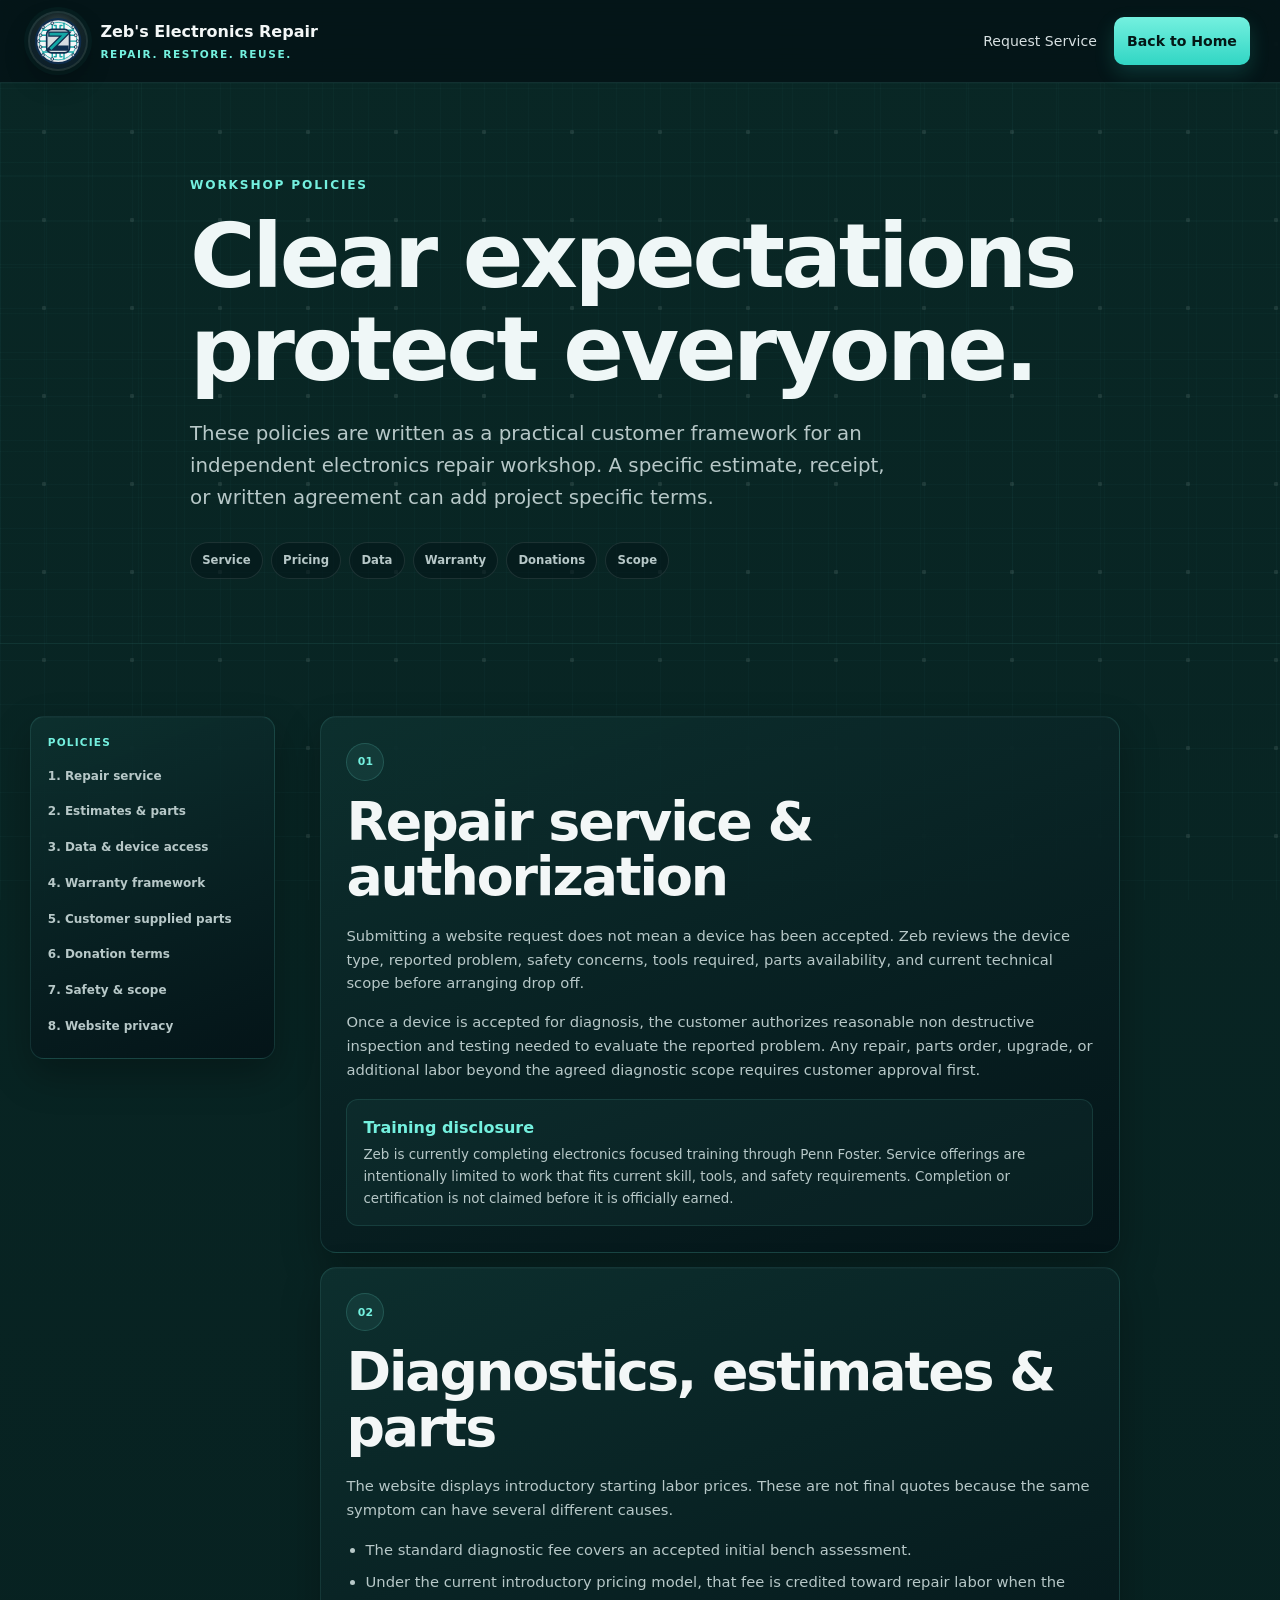
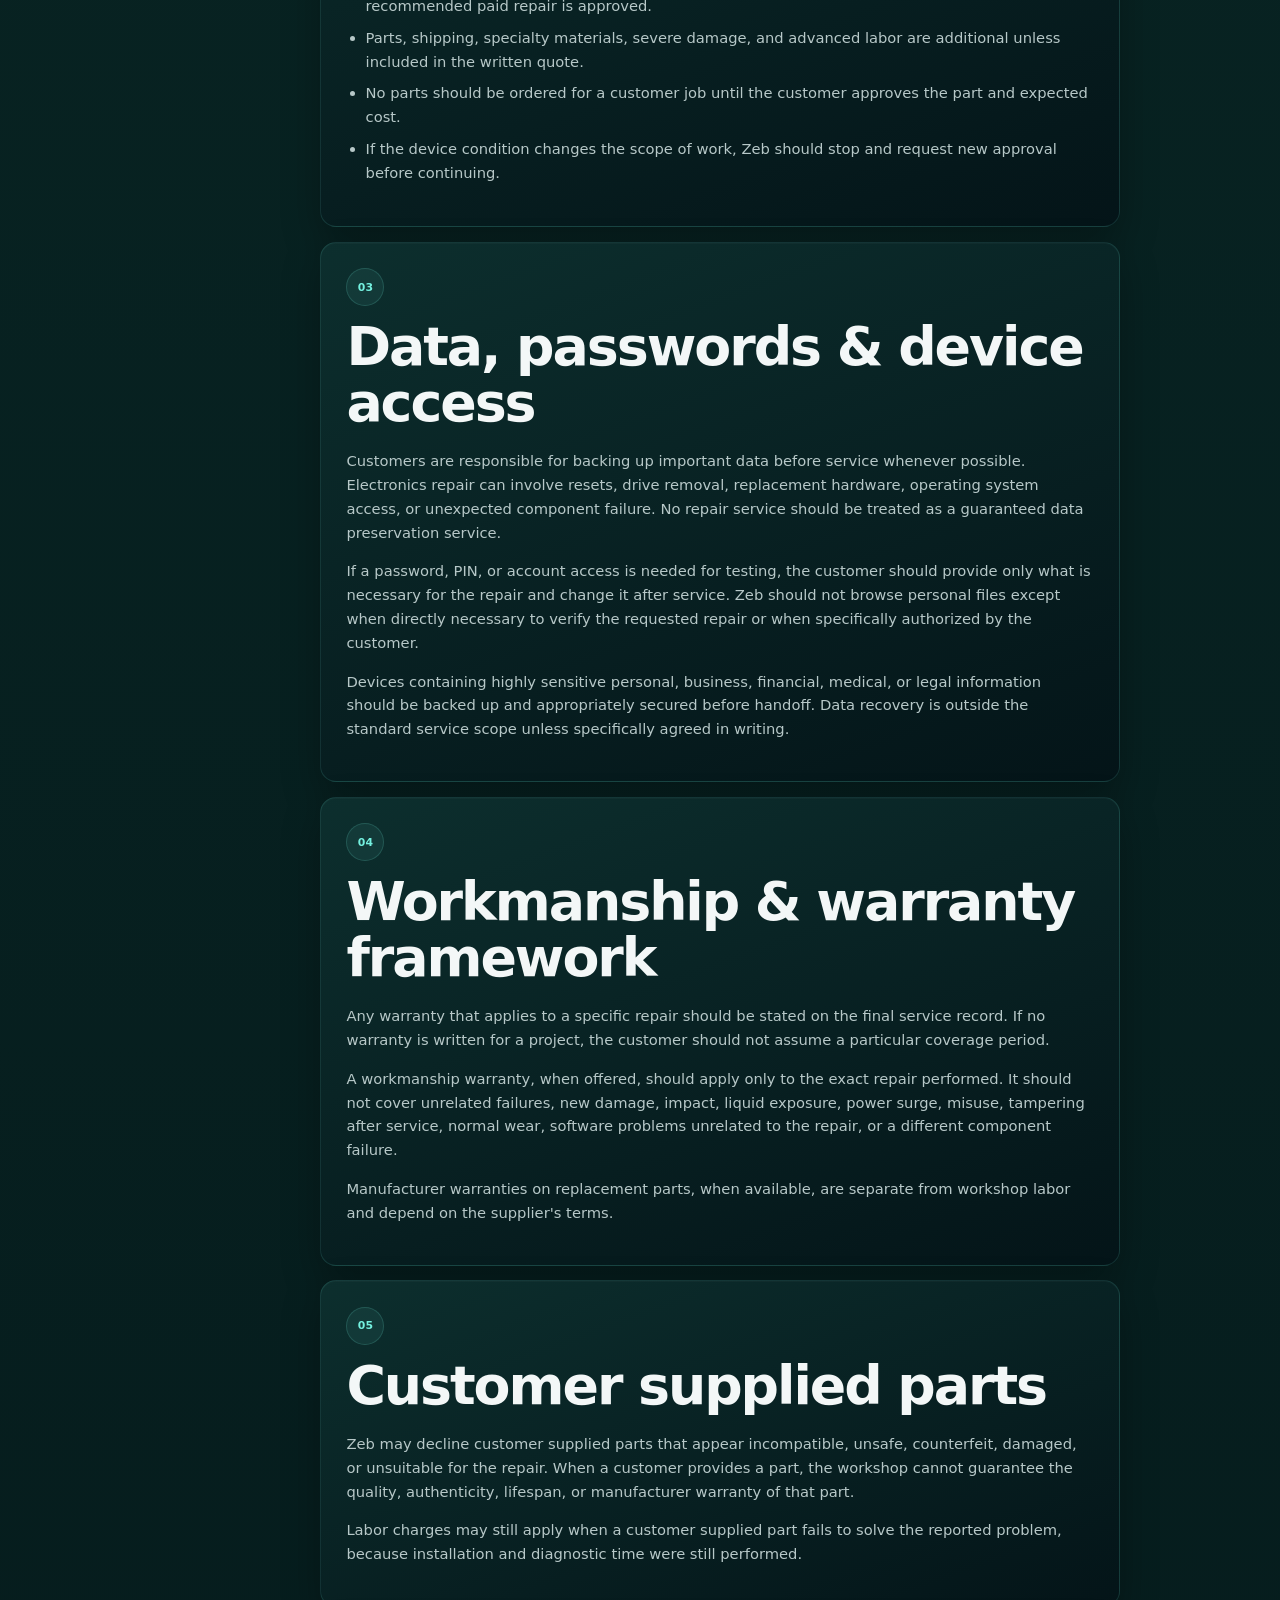
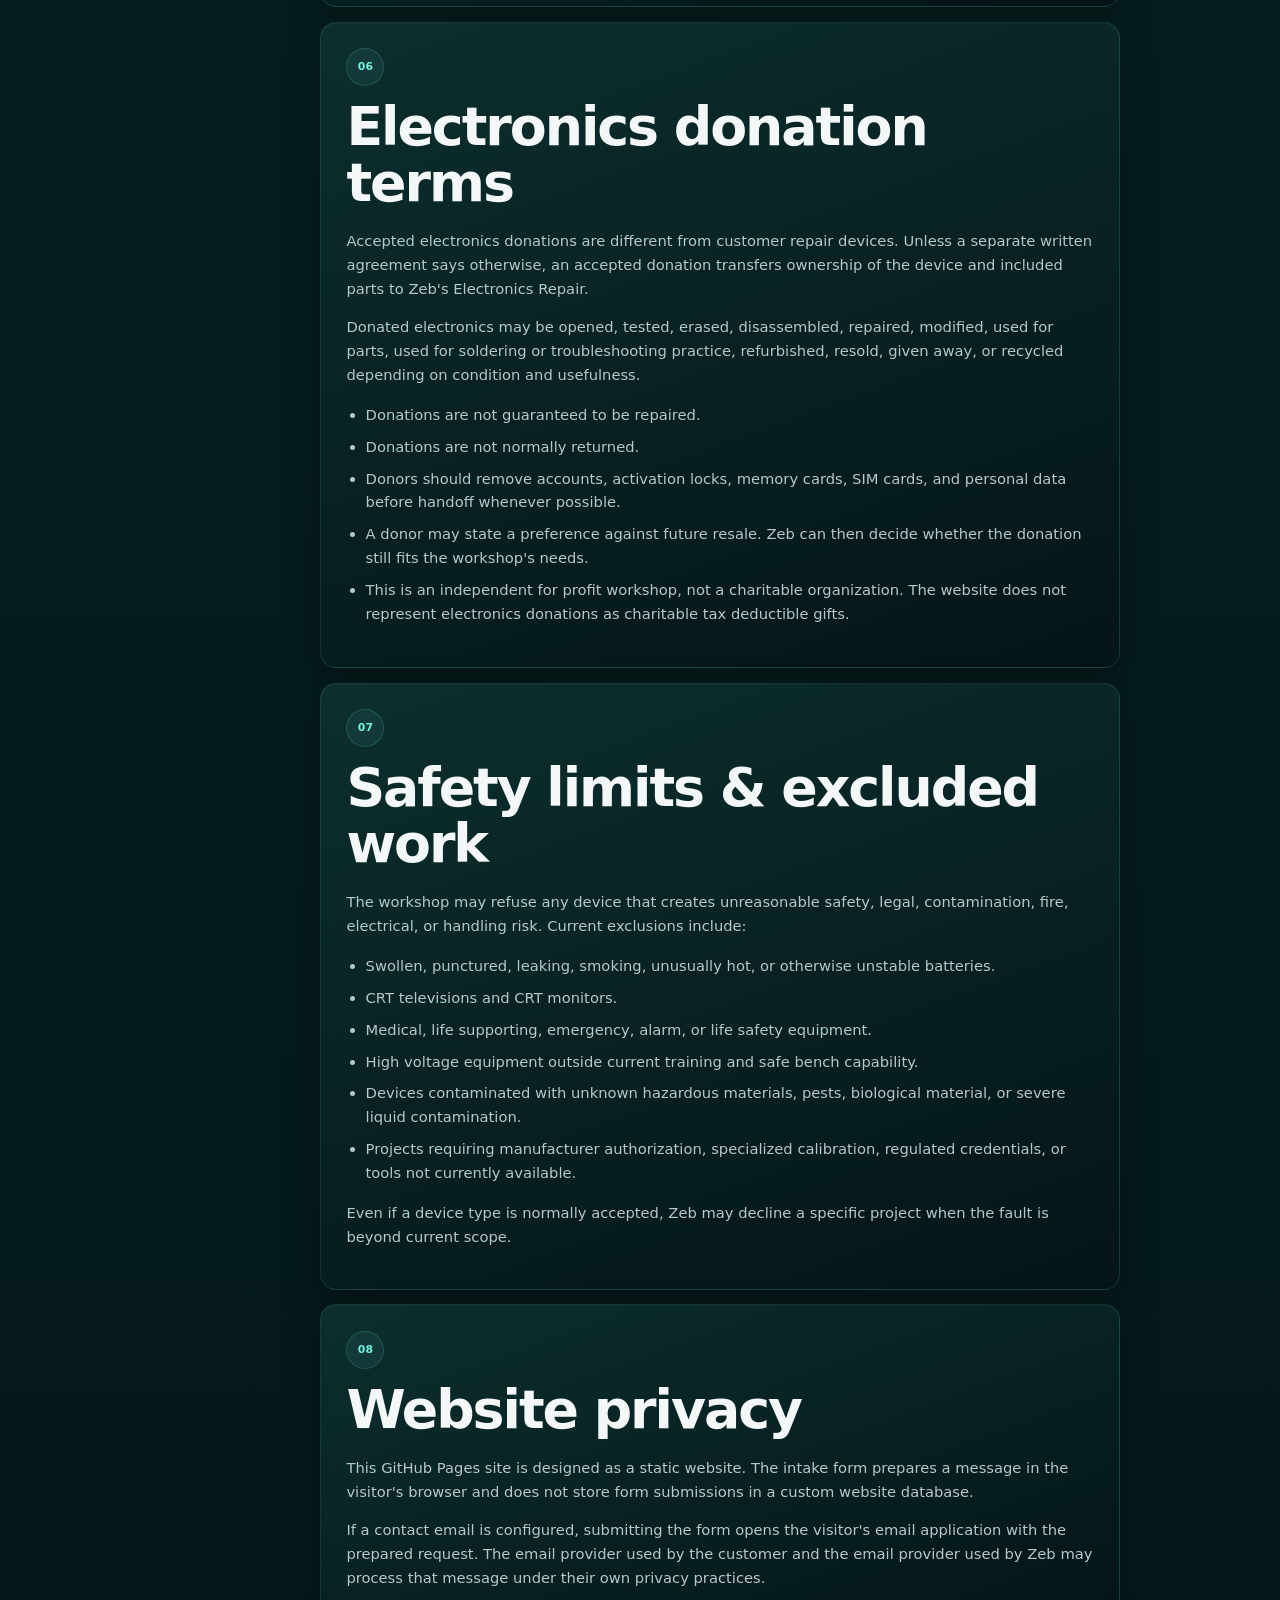
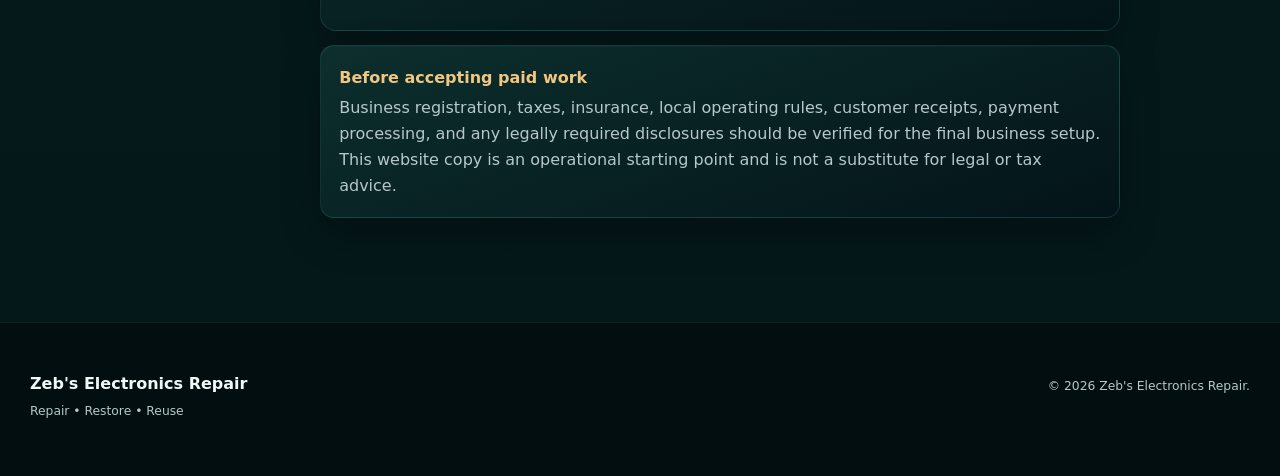
==== commit c4b99b3b: "Add files via upload" ====
--- a/policies.html
+++ b/policies.html
@@ -4,7 +4,7 @@
 <head>
 <meta charset="utf-8"/>
 <meta content="width=device-width, initial-scale=1" name="viewport"/>
-<meta content="#d9dde1" name="theme-color"/>
+<meta content="#0a2928" name="theme-color"/>
 <meta content="Service, data, donation, repair, and workshop policies for Zeb's Electronics Repair." name="description"/>
 <title>Service Policies | Zeb's Electronics Repair</title>
 <link href="styles.css" rel="stylesheet"/>
--- a/styles.css
+++ b/styles.css
@@ -1,29 +1,31 @@
 :root {
-  --navy: #0f2d4d;
-  --navy-2: #173b61;
-  --navy-3: #08223c;
-  --teal: #14a6a5;
-  --teal-dark: #0b7f84;
-  --teal-soft: #dff5f3;
-  --charcoal: #1e293b;
-  --slate: #64748b;
-  --silver: #c0c6cc;
-  --silver-2: #d9dde1;
-  --silver-3: #eef1f3;
-  --paper: #f8fafb;
-  --white: #ffffff;
-  --warm: #b7791f;
-  --danger: #b4534d;
-  --success: #1b8f75;
-  --line: rgba(15,45,77,.14);
-  --line-strong: rgba(15,45,77,.24);
-  --text: #14263b;
-  --muted: #56697b;
-  --max: 1200px;
-  --radius: 22px;
-  --radius-sm: 13px;
-  --shadow: 0 18px 48px rgba(15,45,77,.12);
-  --shadow-soft: 0 8px 24px rgba(15,45,77,.09);
+  --pcb: #0a2928;
+  --pcb-deep: #041719;
+  --pcb-mid: #0f3735;
+  --pcb-light: #174744;
+  --navy: #0d2844;
+  --navy-2: #173a5f;
+  --silver: #d7e0e2;
+  --silver-bright: #f3f7f7;
+  --silver-dim: #9fb0b3;
+  --teal: #31d6c4;
+  --teal-bright: #74f0df;
+  --teal-dark: #18aa9b;
+  --copper: #c99d58;
+  --danger: #ff8f82;
+  --success: #8bf0b3;
+  --text: #eff7f7;
+  --muted: #b7c8c8;
+  --muted-2: #839a9b;
+  --line: rgba(116, 240, 223, 0.14);
+  --line-strong: rgba(116, 240, 223, 0.28);
+  --panel: rgba(7, 25, 28, 0.86);
+  --panel-strong: rgba(5, 20, 24, 0.96);
+  --max: 1220px;
+  --r: 18px;
+  --r-lg: 26px;
+  --shadow: 0 28px 70px rgba(0, 0, 0, 0.38);
+  --shadow-soft: 0 16px 38px rgba(0, 0, 0, 0.28);
 }
 
 * { box-sizing: border-box; }
@@ -31,20 +33,43 @@
 body {
   margin: 0;
   min-width: 320px;
-  font-family: "Segoe UI", Inter, ui-sans-serif, system-ui, -apple-system, BlinkMacSystemFont, Arial, sans-serif;
+  font-family: Inter, ui-sans-serif, system-ui, -apple-system, BlinkMacSystemFont, "Segoe UI", sans-serif;
   color: var(--text);
+  background:
+    radial-gradient(circle at 10% 5%, rgba(49,214,196,0.08), transparent 24%),
+    radial-gradient(circle at 88% 12%, rgba(23,58,95,0.22), transparent 22%),
+    linear-gradient(180deg, #0a2928 0%, #071e21 45%, #041719 100%);
   line-height: 1.62;
+  -webkit-font-smoothing: antialiased;
   overflow-x: hidden;
-  background-color: var(--silver-2);
+}
+body::before {
+  content: "";
+  position: fixed;
+  inset: 0;
+  pointer-events: none;
+  z-index: -2;
+  opacity: .52;
   background-image:
-    repeating-linear-gradient(90deg, rgba(255,255,255,.10) 0, rgba(255,255,255,.10) 1px, rgba(15,45,77,.018) 1px, rgba(15,45,77,.018) 3px),
-    linear-gradient(135deg, #eef1f3 0%, #d8dde1 46%, #f4f6f7 100%);
-  background-attachment: fixed;
-  -webkit-font-smoothing: antialiased;
-}
-body::selection { background: var(--teal); color: #fff; }
+    linear-gradient(rgba(116,240,223,.055) 1px, transparent 1px),
+    linear-gradient(90deg, rgba(116,240,223,.055) 1px, transparent 1px),
+    radial-gradient(circle, rgba(215,224,226,.20) 0 2px, transparent 2.5px);
+  background-size: 44px 44px, 44px 44px, 88px 88px;
+}
+body::after {
+  content: "";
+  position: fixed;
+  inset: 0;
+  pointer-events: none;
+  z-index: -1;
+  background:
+    linear-gradient(90deg, transparent 0 11%, rgba(116,240,223,.09) 11% 11.12%, transparent 11.12% 26%, rgba(116,240,223,.07) 26% 26.1%, transparent 26.1% 100%),
+    linear-gradient(transparent 0 18%, rgba(116,240,223,.08) 18% 18.1%, transparent 18.1% 42%, rgba(116,240,223,.06) 42% 42.08%, transparent 42.08% 100%);
+  opacity: .42;
+}
+body::selection { background: var(--teal); color: #041412; }
 a { color: inherit; }
-img, svg { max-width: 100%; display: block; }
+img, svg { max-width: 100%; }
 button, input, textarea, select { font: inherit; }
 button { color: inherit; }
 
@@ -53,340 +78,410 @@
   overflow: hidden; clip: rect(0,0,0,0); white-space: nowrap; border: 0;
 }
 .skip-link {
-  position: fixed; left: 1rem; top: 1rem; z-index: 9999; padding: .72rem 1rem;
-  background: var(--navy); color: #fff; border-radius: 10px; transform: translateY(-180%);
-  transition: .2s ease; font-weight: 800;
+  position: fixed; left: 1rem; top: 1rem; z-index: 999;
+  padding: .75rem 1rem; border-radius: 10px;
+  background: var(--silver-bright); color: var(--navy); font-weight: 900;
+  transform: translateY(-180%); transition: .2s ease;
 }
 .skip-link:focus { transform: translateY(0); }
 
-.container { width: min(calc(100% - 2rem), var(--max)); margin-inline: auto; min-width: 0; }
-.narrow { max-width: 920px; }
-.section { padding: clamp(5rem, 8vw, 7.5rem) 0; }
+.container { width: min(calc(100% - 2rem), var(--max)); margin-inline: auto; position: relative; }
+.narrow { max-width: 900px; }
+.section { position: relative; padding: 7rem 0; }
+.section::before {
+  content: ""; position: absolute; top: 0; left: 2rem; right: 2rem; height: 1px;
+  background: linear-gradient(90deg, transparent, rgba(116,240,223,.24), transparent);
+}
 .section-shell { position: relative; overflow: hidden; }
 .eyebrow {
-  display: inline-flex; align-items: center; flex-wrap: wrap; gap: .55rem; margin: 0 0 .9rem;
-  color: var(--teal-dark); font-size: .76rem; font-weight: 900; letter-spacing: .14em;
-  text-transform: uppercase; overflow-wrap: anywhere;
-}
-.status-dot, .live-light {
-  width: 9px; height: 9px; border-radius: 50%; background: var(--teal);
-  box-shadow: 0 0 0 5px rgba(20,166,165,.10); flex: 0 0 auto;
-}
-h1,h2,h3 { color: var(--navy); line-height: 1.04; margin-top: 0; letter-spacing: -.035em; overflow-wrap: anywhere; }
-h1 { font-size: clamp(3rem, 6.5vw, 6.25rem); max-width: 900px; margin-bottom: 1.25rem; }
-h1 span { color: var(--teal-dark); }
-h2 { font-size: clamp(2.2rem, 4.3vw, 4rem); margin-bottom: 1.1rem; }
+  display: inline-flex; align-items: center; gap: .55rem; margin: 0 0 .9rem;
+  color: var(--teal-bright); font-size: .76rem; font-weight: 900;
+  letter-spacing: .15em; text-transform: uppercase;
+}
+h1,h2,h3 { margin-top: 0; line-height: 1.04; letter-spacing: -.038em; }
+h1 { font-size: clamp(3.1rem, 7vw, 6.25rem); margin-bottom: 1.35rem; }
+h2 { font-size: clamp(2.2rem, 4.2vw, 4rem); margin-bottom: 1.15rem; }
 h3 { font-size: 1.28rem; }
-p { color: var(--muted); overflow-wrap: anywhere; }
-
-/* Header */
+p { margin-top: 0; color: var(--muted); }
+.section-heading { max-width: 820px; margin-bottom: 3rem; }
+.section-heading::before {
+  content: ""; display: block; width: 64px; height: 6px; margin-bottom: 1rem; border-radius: 99px;
+  background: linear-gradient(90deg, var(--teal-bright), rgba(116,240,223,.08));
+  box-shadow: 0 0 18px rgba(116,240,223,.12);
+}
+.section-heading.compact { margin-bottom: 0; }
+.section-heading > p:last-child { max-width: 760px; font-size: 1.02rem; }
+
 .site-header {
-  position: sticky; top: 0; z-index: 100;
-  background: rgba(236,240,242,.94);
-  border-bottom: 1px solid rgba(15,45,77,.14);
-  box-shadow: 0 3px 18px rgba(15,45,77,.06);
-  backdrop-filter: blur(18px) saturate(125%);
-}
-.nav-wrap { min-height: 84px; display: flex; align-items: center; justify-content: space-between; gap: 1rem; position: relative; min-width: 0; }
-.brand { display: inline-flex; align-items: center; gap: .8rem; text-decoration: none; min-width: 0; flex: 0 1 auto; }
-.brand-mark { width: 58px; height: 58px; flex: 0 0 58px; filter: drop-shadow(0 5px 10px rgba(15,45,77,.16)); }
-.brand-logo-svg { width: 100%; height: 100%; }
-.brand-copy { min-width: 0; line-height: 1.1; }
-.brand-copy strong { display: block; color: var(--navy); font-size: clamp(.9rem, 1.3vw, 1.05rem); font-weight: 900; letter-spacing: -.018em; white-space: nowrap; }
-.brand-copy small { display: block; margin-top: .28rem; color: var(--teal-dark); font-size: .64rem; font-weight: 900; letter-spacing: .16em; text-transform: uppercase; white-space: nowrap; }
-.site-nav, .policy-nav { display: flex; align-items: center; justify-content: flex-end; gap: .15rem; min-width: 0; }
-.site-nav a, .policy-nav a {
-  text-decoration: none; color: var(--navy); font-size: .84rem; font-weight: 750; padding: .72rem .66rem;
-  border-radius: 10px; white-space: nowrap; transition: .2s ease;
-}
-.site-nav a:hover, .policy-nav a:hover { background: rgba(15,45,77,.06); color: var(--teal-dark); }
-.site-nav .nav-cta, .policy-nav .nav-cta {
-  color: #fff; background: linear-gradient(135deg,var(--navy),var(--navy-2)); padding-inline: .95rem;
-  box-shadow: 0 8px 18px rgba(15,45,77,.16);
-}
-.site-nav .nav-cta:hover, .policy-nav .nav-cta:hover { color: #fff; background: var(--teal-dark); }
-.menu-button { display: none; border: 1px solid var(--line); border-radius: 11px; background: rgba(255,255,255,.5); width: 46px; height: 46px; padding: 10px; flex: 0 0 auto; }
-.menu-button span:not(.sr-only) { display: block; width: 100%; height: 2px; margin: 5px 0; background: var(--navy); }
-
-/* Hero */
-.hero {
-  position: relative; min-height: 760px; display: grid; align-items: center;
-  padding: clamp(5.5rem, 9vw, 8rem) 0 clamp(5rem, 8vw, 7rem);
+  position: sticky; top: 0; z-index: 120;
+  border-bottom: 1px solid rgba(116,240,223,.12);
+  background: rgba(4,18,22,.84); backdrop-filter: blur(18px);
+}
+.nav-wrap { min-height: 82px; display: flex; align-items: center; justify-content: space-between; gap: 1rem; }
+.brand { display: inline-flex; align-items: center; gap: .9rem; text-decoration: none; min-width: 0; }
+.brand-mark {
+  width: 56px; height: 56px; flex: 0 0 auto; display: grid; place-items: center; padding: .18rem; border-radius: 50%;
+  background: radial-gradient(circle at 50% 34%, rgba(255,255,255,.30), rgba(215,224,226,.08) 44%, rgba(13,40,68,.42) 92%);
+  box-shadow: 0 0 0 2px rgba(215,224,226,.13), 0 0 0 6px rgba(49,214,196,.045), 0 12px 26px rgba(0,0,0,.27);
+}
+.brand-logo-svg { display: block; width: 100%; height: auto; }
+.brand-copy { min-width: 0; }
+.brand-copy strong,.brand-copy small { display: block; }
+.brand-copy strong { color: var(--silver-bright); font-size: 1rem; font-weight: 900; white-space: nowrap; }
+.brand-copy small { margin-top: .1rem; color: var(--teal-bright); font-size: .66rem; font-weight: 850; letter-spacing: .15em; text-transform: uppercase; }
+.site-nav,.policy-nav { display: flex; align-items: center; gap: .25rem; min-width: 0; }
+.site-nav a,.policy-nav a {
+  text-decoration: none; color: var(--silver); font-size: .88rem; padding: .78rem .82rem; border-radius: 10px;
+  transition: background .2s ease,color .2s ease;
+}
+.site-nav a:hover,.policy-nav a:hover { color: white; background: rgba(116,240,223,.07); }
+.site-nav .nav-cta,.policy-nav .nav-cta {
+  background: linear-gradient(180deg,var(--teal-bright),var(--teal)); color: #041716; font-weight: 900;
+  box-shadow: 0 8px 20px rgba(49,214,196,.18);
+}
+.menu-button { display: none; width: 46px; height: 46px; padding: 10px; border: 0; border-radius: 10px; background: transparent; }
+.menu-button span:not(.sr-only) { display: block; width: 100%; height: 2px; margin: 5px 0; background: var(--silver-bright); }
+
+.hero { min-height: 820px; display: grid; align-items: center; padding: 7rem 0 6rem; }
+.circuit-grid { position: absolute; inset: 0; pointer-events: none; overflow: hidden; }
+.circuit-grid::before {
+  content: ""; position: absolute; inset: 0; opacity: .62;
+  background-image:
+    linear-gradient(rgba(116,240,223,.055) 1px,transparent 1px),
+    linear-gradient(90deg,rgba(116,240,223,.055) 1px,transparent 1px),
+    radial-gradient(circle at 18% 25%, rgba(215,224,226,.18) 0 5px, transparent 6px),
+    radial-gradient(circle at 84% 22%, rgba(215,224,226,.16) 0 5px, transparent 6px),
+    radial-gradient(circle at 72% 75%, rgba(215,224,226,.12) 0 5px, transparent 6px);
+  background-size: 48px 48px,48px 48px,100% 100%,100% 100%,100% 100%;
+  mask-image: linear-gradient(to bottom,#000,transparent 96%);
+}
+.circuit-grid::after {
+  content: ""; position: absolute; width: 58%; height: 2px; left: -12%; top: 32%;
+  background: linear-gradient(90deg,transparent,var(--teal-bright),transparent);
+  opacity: .28; transform: rotate(-11deg); filter: blur(.2px);
+  animation: tracePulse 6s ease-in-out infinite;
+}
+.hero-grid { display: grid; grid-template-columns: minmax(0,1.04fr) minmax(330px,.96fr); gap: 3.6rem; align-items: center; }
+.hero-copy { min-width: 0; }
+.hero-tagline { margin: 0 0 .85rem; color: var(--teal-bright); font-size: clamp(1.35rem,2.6vw,2rem); font-weight: 900; letter-spacing: -.025em; }
+.hero h1 span { color: var(--teal-bright); }
+.hero-lead { max-width: 700px; font-size: clamp(1.05rem,2vw,1.24rem); }
+.hero-actions { display: flex; flex-wrap: wrap; gap: .85rem; margin: 2rem 0 2.3rem; }
+.button {
+  display: inline-flex; align-items: center; justify-content: center; min-height: 50px; padding: .86rem 1.22rem;
+  border-radius: 10px; border: 1px solid transparent; text-decoration: none; text-align: center; font-weight: 900;
+  cursor: pointer; transition: transform .2s ease,box-shadow .2s ease,border-color .2s ease,background .2s ease;
+}
+.button:hover { transform: translateY(-2px); }
+.button.primary { background: linear-gradient(180deg,var(--teal-bright),var(--teal)); color: #041716; box-shadow: 0 12px 30px rgba(49,214,196,.2); }
+.button.secondary { background: rgba(215,224,226,.055); border-color: rgba(215,224,226,.14); color: var(--silver-bright); }
+.button.secondary:hover { border-color: rgba(116,240,223,.30); background: rgba(116,240,223,.07); }
+.small-button { min-height: 44px; font-size: .86rem; }
+.status-dot,.live-light { width: 9px; height: 9px; border-radius: 50%; background: var(--success); box-shadow: 0 0 15px rgba(139,240,179,.7); flex: 0 0 auto; }
+.hero-proof { display: grid; grid-template-columns: repeat(3,minmax(0,1fr)); gap: .85rem; }
+.hero-proof > div {
+  min-width: 0; padding: 1rem; border: 1px solid rgba(116,240,223,.13); border-radius: 12px;
+  background: rgba(5,21,24,.72); box-shadow: inset 0 1px 0 rgba(255,255,255,.025);
+}
+.hero-proof strong,.hero-proof span { display: block; }
+.hero-proof strong { color: var(--silver-bright); font-size: .88rem; }
+.hero-proof span { margin-top: .28rem; color: var(--muted); font-size: .76rem; line-height: 1.4; }
+.hero-panel { min-height: 560px; display: grid; place-items: center; position: relative; isolation: isolate; min-width: 0; }
+.panel-glow { position: absolute; width: 430px; height: 430px; border-radius: 50%; background: radial-gradient(circle,rgba(49,214,196,.18),rgba(49,214,196,.025) 58%,transparent 74%); filter: blur(20px); }
+.brand-showcase {
+  position: relative; width: min(100%,500px); min-height: 480px; display: grid; place-items: center; padding: 2.2rem;
+  border: 1px solid rgba(116,240,223,.17); border-radius: 24px;
   background:
-    radial-gradient(circle at 78% 42%, rgba(20,166,165,.14), transparent 28%),
-    linear-gradient(115deg, rgba(255,255,255,.78), rgba(224,229,232,.64));
-  border-bottom: 1px solid rgba(15,45,77,.11);
-}
-.circuit-grid { position: absolute; inset: 0; pointer-events: none; opacity: .45; overflow: hidden; }
-.circuit-grid::before {
-  content:""; position:absolute; inset:0;
-  background-image:
-    linear-gradient(rgba(20,166,165,.075) 1px, transparent 1px),
-    linear-gradient(90deg, rgba(20,166,165,.075) 1px, transparent 1px);
-  background-size: 54px 54px;
-  mask-image: linear-gradient(to right, #000, transparent 66%);
-}
-.circuit-grid::after {
-  content:""; position:absolute; left:-90px; top:70px; width:330px; height:330px;
-  border: 2px solid rgba(20,166,165,.12); border-radius: 50%; box-shadow: 0 0 0 34px rgba(20,166,165,.035), 0 0 0 70px rgba(15,45,77,.02);
-}
-.hero-grid { position: relative; display: grid; grid-template-columns: minmax(0,1.1fr) minmax(360px,.9fr); gap: clamp(2.5rem,5vw,5.5rem); align-items: center; min-width: 0; }
-.hero-copy, .hero-panel { min-width: 0; }
-.hero-tagline { margin: 0 0 .75rem; color: var(--navy); font-size: clamp(1.05rem,2vw,1.35rem); font-weight: 900; letter-spacing: .09em; text-transform: uppercase; }
-.hero-tagline::after { content:""; display:inline-block; width: 56px; height: 3px; margin-left: .8rem; vertical-align: middle; background: var(--teal); border-radius: 9px; }
-.hero-lead { max-width: 730px; margin-bottom: 0; font-size: clamp(1.04rem,1.8vw,1.24rem); color: #405669; }
-.hero-actions { display: flex; flex-wrap: wrap; gap: .85rem; margin: 1.9rem 0 2.4rem; }
-.button {
-  display: inline-flex; align-items: center; justify-content: center; gap: .45rem; min-height: 50px;
-  max-width: 100%; padding: .84rem 1.22rem; border-radius: 12px; border: 1px solid transparent;
-  text-decoration: none; font-weight: 850; text-align: center; line-height: 1.25; white-space: normal;
-  transition: transform .2s ease, box-shadow .2s ease, background .2s ease, border-color .2s ease;
-}
-.button:hover { transform: translateY(-2px); }
-.button.primary { color: #fff; background: linear-gradient(135deg,var(--navy),#174a76); box-shadow: 0 12px 24px rgba(15,45,77,.18); }
-.button.primary:hover { background: var(--teal-dark); box-shadow: 0 14px 30px rgba(20,166,165,.20); }
-.button.secondary { color: var(--navy); background: rgba(255,255,255,.68); border-color: rgba(15,45,77,.22); }
-.button.secondary:hover { background: #fff; border-color: var(--teal); }
-.small-button { min-height: 44px; font-size: .84rem; }
-.hero-proof { display: grid; grid-template-columns: repeat(3,minmax(0,1fr)); gap: 0; max-width: 760px; padding-top: 1rem; border-top: 1px solid rgba(15,45,77,.13); }
-.hero-proof > div { min-width: 0; padding: .5rem 1rem .5rem 0; }
-.hero-proof > div + div { padding-left: 1rem; border-left: 1px solid rgba(15,45,77,.12); }
-.hero-proof strong, .hero-proof span { display: block; overflow-wrap: anywhere; }
-.hero-proof strong { color: var(--navy); font-size: .84rem; }
-.hero-proof span { color: var(--slate); margin-top: .18rem; font-size: .72rem; line-height: 1.35; }
-
-.hero-panel { position: relative; min-height: 520px; display: grid; place-items: center; }
-.panel-glow { position: absolute; width: 390px; height: 390px; border-radius: 50%; background: rgba(20,166,165,.13); filter: blur(60px); }
-.brand-showcase { position: relative; width: min(100%, 480px); aspect-ratio: 1 / 1; display: grid; place-items: center; filter: drop-shadow(0 22px 34px rgba(15,45,77,.17)); }
-.emblem-ring {
-  position: relative; width: 100%; height: 100%; padding: 2rem; border-radius: 50%; display: flex;
-  flex-direction: column; align-items: center; justify-content: center; text-align: center; overflow: hidden;
-  border: 10px solid var(--navy);
-  background:
-    repeating-linear-gradient(90deg, rgba(255,255,255,.12) 0, rgba(255,255,255,.12) 1px, rgba(15,45,77,.025) 1px, rgba(15,45,77,.025) 3px),
-    linear-gradient(145deg,#f8fafb,#cbd1d6 50%,#eef1f3);
-  box-shadow: inset 0 0 0 5px #edf0f2, inset 0 0 0 8px var(--teal), inset 0 0 0 12px #d0d5d9, 0 16px 36px rgba(15,45,77,.16);
-}
-.emblem-ring::before, .emblem-ring::after { content:""; position:absolute; left: 9%; right: 9%; height: 2px; background: linear-gradient(90deg,transparent,var(--teal),transparent); }
-.emblem-ring::before { top: 34%; } .emblem-ring::after { bottom: 24%; }
-.showcase-mark { width: 158px; height: 158px; margin: -1.3rem auto .35rem; position: relative; z-index: 2; }
-.showcase-kicker { position: relative; z-index: 2; color: var(--navy); font-size: clamp(.72rem,1.5vw,.92rem); font-weight: 950; letter-spacing: .14em; }
-.emblem-tagline { position: relative; z-index: 2; margin-top: .8rem; color: var(--navy); font-size: clamp(1.5rem,3vw,2.45rem); line-height: 1.05; letter-spacing: -.025em; }
-.emblem-tagline::first-letter { color: var(--teal-dark); }
-.emblem-services { position: relative; z-index: 2; margin-top: .78rem; max-width: 72%; color: #4d5b68; font-size: .72rem; font-weight: 800; letter-spacing: .09em; text-transform: uppercase; }
-.floating-chip { position: absolute; z-index: 3; padding: .48rem .7rem; border-radius: 99px; border: 1px solid rgba(15,45,77,.18); background: rgba(248,250,251,.92); color: var(--navy); font-size: .63rem; font-weight: 900; letter-spacing: .11em; box-shadow: var(--shadow-soft); white-space: nowrap; }
-.chip-one { left: -1%; top: 25%; } .chip-two { right: -2%; top: 42%; } .chip-three { right: 7%; bottom: 18%; }
-
-/* Trust strip */
-.trust-strip { background: rgba(248,250,251,.78); border-top: 1px solid rgba(15,45,77,.10); border-bottom: 1px solid rgba(15,45,77,.12); }
+    linear-gradient(rgba(116,240,223,.06) 1px,transparent 1px),
+    linear-gradient(90deg,rgba(116,240,223,.06) 1px,transparent 1px),
+    radial-gradient(circle at 50% 46%,rgba(49,214,196,.11),transparent 36%),
+    linear-gradient(160deg,rgba(15,55,53,.92),rgba(4,19,23,.98));
+  background-size: 38px 38px,38px 38px,auto,auto;
+  box-shadow: var(--shadow),inset 0 0 0 1px rgba(215,224,226,.035);
+}
+.brand-showcase::before,.brand-showcase::after,
+.service-card::before,.service-card::after,.price-card::before,.price-card::after,
+.donation-card::before,.donation-card::after,.project-placeholder::before,.project-placeholder::after,.contact-form::before,.contact-form::after {
+  content: ""; position: absolute; top: 18px; bottom: 18px; width: 9px;
+  background-image: repeating-linear-gradient(to bottom,rgba(215,224,226,.52) 0 7px,transparent 7px 13px);
+  opacity: .40;
+}
+.brand-showcase::before,.service-card::before,.price-card::before,.donation-card::before,.project-placeholder::before,.contact-form::before { left: -9px; }
+.brand-showcase::after,.service-card::after,.price-card::after,.donation-card::after,.project-placeholder::after,.contact-form::after { right: -9px; }
+.emblem-ring { display: grid; justify-items: center; gap: .82rem; text-align: center; }
+.showcase-mark { width: min(100%,270px); filter: drop-shadow(0 18px 28px rgba(0,0,0,.28)); }
+.showcase-kicker { color: var(--silver); font-size: .7rem; font-weight: 900; letter-spacing: .16em; }
+.emblem-tagline { color: var(--teal-bright); font-size: 1.65rem; }
+.emblem-services { color: var(--muted); font-size: .88rem; }
+.floating-chip {
+  position: absolute; padding: .55rem .78rem; border-radius: 8px; border: 1px solid rgba(215,224,226,.15);
+  background: linear-gradient(180deg,rgba(19,61,59,.98),rgba(5,24,27,.98)); color: var(--silver-bright);
+  font-size: .71rem; font-weight: 900; letter-spacing: .11em; box-shadow: var(--shadow-soft);
+}
+.chip-one { left: -2px; top: 88px; transform: rotate(-5deg); }
+.chip-two { right: -4px; top: 160px; transform: rotate(4deg); }
+.chip-three { right: 18px; bottom: 74px; transform: rotate(-3deg); }
+
+.trust-strip { position: relative; border-block: 1px solid rgba(116,240,223,.09); background: rgba(4,18,22,.52); }
 .trust-grid { display: grid; grid-template-columns: repeat(4,minmax(0,1fr)); }
-.trust-grid > div { min-width: 0; padding: 1.4rem 1.25rem; border-right: 1px solid rgba(15,45,77,.10); }
+.trust-grid > div { min-width: 0; padding: 1.28rem 1.1rem; display: grid; grid-template-columns: auto 1fr; grid-template-rows: auto auto; gap: .1rem .7rem; border-right: 1px solid rgba(116,240,223,.10); }
 .trust-grid > div:last-child { border-right: 0; }
-.trust-grid span, .trust-grid strong, .trust-grid small { display: block; overflow-wrap: anywhere; }
-.trust-grid span { color: var(--teal-dark); font-size: .7rem; font-weight: 950; letter-spacing: .1em; }
-.trust-grid strong { margin: .24rem 0; color: var(--navy); font-size: .9rem; }
-.trust-grid small { color: var(--slate); font-size: .72rem; line-height: 1.35; }
-
-/* Headings and cards */
-.section-heading { max-width: 820px; margin-bottom: 2.8rem; min-width: 0; }
-.section-heading.compact { margin-bottom: 0; }
-.section-heading > p:last-child { max-width: 730px; font-size: 1.04rem; }
+.trust-grid span { grid-row: 1 / 3; color: var(--teal-bright); font-size: .73rem; font-weight: 900; }
+.trust-grid strong { color: var(--silver-bright); font-size: .88rem; }
+.trust-grid small { color: var(--muted); font-size: .74rem; line-height: 1.4; }
+
 .card-grid { display: grid; gap: 1rem; }
 .services-grid { grid-template-columns: repeat(3,minmax(0,1fr)); }
+.service-card,.price-card,.donation-card,.contact-form,.project-placeholder,.policy-sidebar,.policy-block,.scope-banner,.pricing-note,.pricing-disclaimer,.donation-rules > div,.contact-status,.credential-card,.donation-options,.accordion details,.cta-card,.contact-cards > div,.value-stack article,.about-points > div,.policy-footer-note {
+  background: linear-gradient(160deg,rgba(13,48,47,.95),rgba(4,20,24,.96));
+  border: 1px solid rgba(116,240,223,.13);
+  box-shadow: var(--shadow-soft),inset 0 1px 0 rgba(255,255,255,.025);
+}
+.service-card,.price-card,.donation-card,.project-placeholder,.contact-form { position: relative; overflow: visible; }
 .service-card {
-  position: relative; display: flex; flex-direction: column; min-width: 0; min-height: 390px; padding: 1.55rem;
-  border: 1px solid rgba(15,45,77,.12); border-radius: var(--radius); background: rgba(250,252,253,.88);
-  box-shadow: var(--shadow-soft); overflow: hidden; transition: .22s ease;
-}
-.service-card::before { content:""; position:absolute; inset:0 auto 0 0; width: 4px; background: linear-gradient(var(--teal),var(--navy)); }
-.service-card::after { content:""; position:absolute; width:130px; height:130px; border-radius:50%; right:-65px; top:-65px; background:rgba(20,166,165,.06); }
-.service-card:hover { transform: translateY(-4px); box-shadow: var(--shadow); border-color: rgba(20,166,165,.30); }
-.service-top { display: flex; align-items: center; justify-content: space-between; gap: .8rem; min-width: 0; margin-bottom: 1.15rem; }
-.service-symbol { width: 48px; height: 48px; flex: 0 0 48px; display: grid; place-items: center; border-radius: 50%; background: linear-gradient(145deg,#e8eef1,#cdd3d8); border: 2px solid var(--navy); color: var(--teal-dark); font-size: 1.35rem; font-weight: 900; }
-.service-tag { max-width: 62%; overflow-wrap: anywhere; color: var(--navy); border: 1px solid rgba(15,45,77,.12); background: #eef2f4; border-radius: 99px; padding: .28rem .54rem; font-size: .59rem; font-weight: 900; text-transform: uppercase; letter-spacing: .08em; text-align: center; }
-.service-card h3 { margin-bottom: .62rem; }
-.service-card > p { margin-top: 0; }
-.mini-list { display: grid; gap: .35rem; padding: 0; margin: .2rem 0 1.4rem; list-style: none; color: #53697a; font-size: .82rem; }
-.mini-list li { overflow-wrap: anywhere; }
-.mini-list li::before { content:"✓"; color: var(--teal-dark); margin-right: .5rem; font-weight: 950; }
-.service-card > a { margin-top: auto; color: var(--navy); text-decoration: none; font-size: .82rem; font-weight: 900; overflow-wrap: anywhere; }
-.service-card > a span { color: var(--teal-dark); }
-.scope-banner { margin-top: 1.3rem; padding: 1.1rem 1.2rem; display: flex; align-items: center; justify-content: space-between; gap: 1rem; flex-wrap: wrap; border: 1px solid rgba(183,121,31,.22); border-radius: 16px; background: rgba(255,249,238,.88); }
-.scope-banner > div { display: flex; align-items: flex-start; gap: .8rem; min-width: 0; flex: 1 1 620px; }
-.scope-icon { width: 32px; height: 32px; flex: 0 0 32px; display: grid; place-items: center; border-radius: 50%; color: #fff; background: var(--warm); font-weight: 950; }
-.scope-banner strong { color: #8a5a14; }.scope-banner p { margin: .12rem 0 0; font-size: .84rem; }
-.scope-banner > a { color: #7a5218; font-weight: 900; font-size: .8rem; text-decoration: none; overflow-wrap: anywhere; }
-
-/* Pricing */
-.pricing-section { background: linear-gradient(180deg,rgba(224,229,232,.95),rgba(244,246,247,.94)); border-block: 1px solid rgba(15,45,77,.10); }
-.pricing-head { display: grid; grid-template-columns: minmax(0,1.2fr) minmax(280px,.65fr); align-items: end; gap: 2.5rem; margin-bottom: 2.8rem; }
-.pricing-note { min-width: 0; padding: 1.2rem 1.25rem; border-left: 4px solid var(--teal); border-radius: 0 14px 14px 0; background: rgba(255,255,255,.72); box-shadow: var(--shadow-soft); }
-.pricing-note strong { color: var(--navy); }.pricing-note p { margin: .25rem 0 0; font-size: .84rem; }
+  display: flex; flex-direction: column; min-height: 390px; min-width: 0; padding: 1.55rem; border-radius: var(--r);
+  transition: transform .2s ease,border-color .2s ease,box-shadow .2s ease;
+}
+.service-card:hover,.price-card:hover,.project-placeholder:hover { transform: translateY(-4px); border-color: rgba(116,240,223,.24); box-shadow: 0 22px 48px rgba(0,0,0,.38); }
+.service-top { display: flex; align-items: center; justify-content: space-between; gap: .85rem; margin-bottom: 1.1rem; }
+.service-symbol { width: 46px; height: 46px; flex: 0 0 auto; display: grid; place-items: center; border-radius: 9px; background: linear-gradient(180deg,rgba(215,224,226,.14),rgba(215,224,226,.04)); color: var(--teal-bright); border: 1px solid rgba(215,224,226,.08); }
+.service-tag { color: var(--silver); border: 1px solid rgba(215,224,226,.12); border-radius: 999px; padding: .3rem .55rem; font-size: .61rem; font-weight: 900; text-transform: uppercase; letter-spacing: .08em; background: rgba(13,40,68,.38); }
+.service-card h3,.price-card strong,.donation-card h3,.project-placeholder strong,.process-step h3,.value-stack strong,.contact-form label,.form-head strong,.contact-cards strong,.credential-card strong,.about-points strong,.policy-block h2,.cta-card h2 { color: var(--silver-bright); }
+.mini-list { display: grid; gap: .38rem; padding: 0; margin: 0 0 1.5rem; list-style: none; color: var(--muted); font-size: .82rem; }
+.mini-list li::before { content: "✓"; color: var(--teal-bright); margin-right: .5rem; font-weight: 900; }
+.service-card > a,.text-link,.price-link,.scope-banner > a,.footer-links a,.policy-sidebar a,.text-button { color: var(--teal-bright); text-decoration: none; font-weight: 850; }
+.service-card > a { margin-top: auto; font-size: .84rem; }
+.service-card > a span,.text-link span { display: inline-block; transition: transform .2s ease; }
+.service-card > a:hover span,.text-link:hover span { transform: translateX(3px); }
+.scope-banner { margin-top: 1.2rem; padding: 1.1rem 1.2rem; display: flex; align-items: center; justify-content: space-between; gap: 1rem; border-radius: 14px; background: linear-gradient(160deg,rgba(64,45,17,.52),rgba(28,20,8,.64)); border-color: rgba(201,157,88,.22); }
+.scope-banner > div { display: flex; align-items: flex-start; gap: .75rem; min-width: 0; }
+.scope-icon { width: 32px; height: 32px; flex: 0 0 auto; display: grid; place-items: center; border-radius: 50%; background: rgba(201,157,88,.12); color: #f0c680; font-weight: 900; }
+.scope-banner strong { color: #f0c680; }
+.scope-banner p { margin: .1rem 0 0; color: #ddcfb7; font-size: .83rem; }
+.scope-banner > a { flex: 0 0 auto; color: #f0c680; font-size: .82rem; }
+
+.pricing-head { display: grid; grid-template-columns: minmax(0,1.1fr) minmax(280px,.65fr); gap: 3rem; align-items: end; margin-bottom: 3rem; }
+.pricing-note,.pricing-disclaimer,.donation-rules > div,.contact-status,.credential-card,.donation-options,.contact-cards > div,.value-stack article,.about-points > div,.policy-footer-note { border-radius: 14px; padding: 1.15rem; }
+.pricing-note strong,.price small,.price-link,.donation-rules span,.credential-card span,.contact-cards span,.option-title,.form-head span,.policy-sidebar > span,.policy-number,.project-placeholder > span,.donation-card.good h3 span,.about-points span { color: var(--teal-bright); }
+.pricing-note p,.pricing-disclaimer p,.donation-rules p,.contact-status p,.credential-card p,.contact-cards p,.value-stack p,.about-points p,.policy-footer-note p { margin: .26rem 0 0; }
 .price-grid { display: grid; grid-template-columns: repeat(3,minmax(0,1fr)); gap: 1rem; }
-.price-card { position: relative; display:flex; flex-direction:column; min-width:0; min-height: 410px; padding: 1.55rem; border: 1px solid rgba(15,45,77,.12); border-radius: var(--radius); background: rgba(255,255,255,.82); box-shadow: var(--shadow-soft); overflow:hidden; }
-.price-card.featured { border: 2px solid var(--teal); background: linear-gradient(160deg,#ffffff,#e9f7f5); }
-.popular-ribbon { position:absolute; right:0; top:0; max-width: 55%; padding:.45rem .68rem; border-radius:0 20px 0 12px; background:var(--navy); color:#fff; font-size:.58rem; font-weight:900; text-transform:uppercase; letter-spacing:.08em; text-align:center; overflow-wrap:anywhere; }
-.price-label { color: var(--teal-dark); font-size:.7rem; font-weight:900; text-transform:uppercase; letter-spacing:.09em; padding-right: 1rem; overflow-wrap:anywhere; }
-.price { display:flex; align-items:baseline; flex-wrap:wrap; gap:.12rem; margin:1rem 0 .5rem; color:var(--navy); }
-.price small { color:var(--teal-dark); font-size:.82rem; font-weight:900; }.price strong { font-size:clamp(3rem,5vw,4rem); line-height:1; letter-spacing:-.06em; }
-.price-card > p { margin-top:.35rem; }.price-card ul { list-style:none; padding:0; margin:.5rem 0 1.35rem; display:grid; gap:.46rem; color:#53697a; font-size:.82rem; }
-.price-card li { overflow-wrap:anywhere; }.price-card li::before { content:"•"; color:var(--teal); margin-right:.48rem; font-weight:900; }
-.price-link { margin-top:auto; min-height:44px; display:grid; place-items:center; padding:.6rem .75rem; text-align:center; text-decoration:none; border:1px solid rgba(15,45,77,.18); border-radius:10px; color:var(--navy); background:#edf2f4; font-size:.8rem; font-weight:900; overflow-wrap:anywhere; }
-.price-link:hover { color:#fff; background:var(--navy); }
-.pricing-disclaimer { margin-top:1.2rem; display:flex; flex-wrap:wrap; gap:.7rem; padding:1rem 1.15rem; border-radius:14px; border:1px solid rgba(15,45,77,.12); background:rgba(255,255,255,.64); }
-.pricing-disclaimer strong { color:var(--navy); }.pricing-disclaimer p { margin:0; flex:1 1 600px; font-size:.82rem; }
-
-/* Value and donations */
-.value-section { background: rgba(248,250,251,.72); }
-.value-grid { display:grid; grid-template-columns:minmax(0,.85fr) minmax(0,1.15fr); gap: clamp(2.5rem,5vw,5rem); align-items:start; }
-.value-stack { display:grid; min-width:0; }
-.value-stack article { display:grid; grid-template-columns:54px minmax(0,1fr); gap:1rem; padding:1.15rem 0; border-bottom:1px solid rgba(15,45,77,.12); }
-.value-stack article:first-child { padding-top:0; }.value-stack article > span { color:var(--teal-dark); font-size:.74rem; font-weight:950; }
-.value-stack strong { color:var(--navy); }.value-stack p { margin:.2rem 0 0; font-size:.87rem; }
-.donation-section { background: linear-gradient(135deg,rgba(15,45,77,.97),rgba(10,57,76,.97)); border-block: 1px solid rgba(255,255,255,.1); }
-.donation-section h2, .donation-section h3 { color:#fff; }.donation-section p, .donation-section li { color:#d8e3ea; }.donation-section .eyebrow { color:#76ddd4; }
-.donation-grid { display:grid; grid-template-columns:minmax(0,.85fr) minmax(0,1.15fr); gap:4rem; align-items:start; }
-.large-copy { font-size:1.08rem; margin-bottom:1.7rem; }
-.donation-actions { display:flex; flex-wrap:wrap; align-items:center; gap:1rem; }
-.donation-section .button.primary { background:var(--teal); color:#062a32; }.donation-section .button.primary:hover { background:#fff; color:var(--navy); }
-.text-link { color:var(--teal-dark); text-decoration:none; font-weight:900; font-size:.86rem; }.donation-section .text-link { color:#8ce7de; }
-.small-print { margin-top:1.1rem; font-size:.75rem; }
-.donation-cards { display:grid; gap:1rem; }
-.donation-card { min-width:0; padding:1.35rem; border-radius:18px; border:1px solid rgba(255,255,255,.15); background:rgba(255,255,255,.07); }
-.donation-card h3 { display:flex; align-items:center; flex-wrap:wrap; gap:.5rem; font-size:1.05rem; margin-bottom:.9rem; }.donation-card.good h3 span { color:#6de0d3; }.donation-card.avoid h3 span { color:#ffb3a9; }
-.donation-card ul { margin:0; padding-left:1.2rem; font-size:.87rem; }.donation-card li + li { margin-top:.45rem; }
-.donation-rules { margin-top:2rem; display:grid; grid-template-columns:repeat(4,minmax(0,1fr)); gap:.8rem; }
-.donation-rules > div { min-width:0; padding:1rem; border-top:2px solid rgba(111,221,210,.48); background:rgba(255,255,255,.04); }
-.donation-rules span { color:#76ddd4; font-size:.66rem; font-weight:950; }.donation-rules strong { display:block; color:#fff; margin-top:.4rem; font-size:.86rem; }.donation-rules p { margin:.18rem 0 0; font-size:.75rem; }
-
-/* Process */
-.process-section { background: rgba(241,244,246,.86); }
-.process-line { height:2px; background:rgba(15,45,77,.11); margin-bottom:.25rem; overflow:hidden; }.process-line span { display:block; width:62%; height:100%; background:linear-gradient(90deg,transparent,var(--teal),var(--navy),transparent); }
-.process-grid { display:grid; grid-template-columns:repeat(4,minmax(0,1fr)); }.process-grid.five { grid-template-columns:repeat(5,minmax(0,1fr)); }
-.process-step { min-width:0; position:relative; padding:1.45rem 1.1rem 0; border-top:1px solid rgba(20,166,165,.24); }
-.process-step > span { color:var(--teal-dark); font-size:1.7rem; font-weight:950; opacity:.55; }.process-step h3 { margin:.75rem 0 .45rem; font-size:1.06rem; }.process-step p { margin:0; font-size:.81rem; }
-
-/* About */
-.about-section { background: linear-gradient(180deg,rgba(250,252,253,.88),rgba(222,227,231,.86)); border-block:1px solid rgba(15,45,77,.08); }
-.about-grid { display:grid; grid-template-columns:minmax(0,.9fr) minmax(0,1.1fr); gap:clamp(2.5rem,5vw,5rem); align-items:center; }
-.about-visual { min-height:470px; display:grid; place-items:center; }
-.board { position:relative; width:min(100%,440px); aspect-ratio:1/1; border-radius:50%; border:8px solid var(--navy); background: repeating-linear-gradient(90deg,rgba(255,255,255,.1) 0,rgba(255,255,255,.1) 1px,rgba(15,45,77,.022) 1px,rgba(15,45,77,.022) 3px), linear-gradient(145deg,#eef1f3,#bdc5cb); box-shadow:inset 0 0 0 5px #f6f8f9,inset 0 0 0 8px var(--teal),var(--shadow); overflow:hidden; }
-.board-title { position:absolute; left:50%; top:7%; transform:translateX(-50%); width:80%; text-align:center; color:var(--navy); font-size:.64rem; letter-spacing:.15em; font-weight:900; }
-.chip-core { position:absolute; z-index:2; left:50%; top:50%; transform:translate(-50%,-50%); width:155px; height:155px; display:grid; place-items:center; align-content:center; border-radius:26px; border:5px solid var(--navy); background:#eef2f4; box-shadow:0 8px 18px rgba(15,45,77,.14), inset 0 0 0 3px var(--teal); }
-.chip-core strong { font-size:4rem; line-height:1; color:var(--navy); }.chip-core small { color:var(--teal-dark); letter-spacing:.14em; font-size:.58rem; font-weight:900; }
-.trace { position:absolute; z-index:1; height:3px; background:linear-gradient(90deg,transparent,var(--teal),var(--navy),transparent); transform-origin:left center; }.t1{width:190px;left:28px;top:180px;transform:rotate(24deg)}.t2{width:205px;left:210px;top:288px;transform:rotate(-18deg)}.t3{width:190px;left:75px;top:350px;transform:rotate(-52deg)}
-.node { position:absolute; z-index:3; width:10px; height:10px; border-radius:50%; background:var(--teal); border:2px solid var(--navy); }.n1{left:74px;top:202px}.n2{right:84px;top:236px}.n3{left:128px;bottom:96px}.n4{right:112px;bottom:116px}
-.board-chip { position:absolute; z-index:3; padding:.28rem .45rem; border:1px solid rgba(15,45,77,.18); border-radius:99px; background:#f4f7f8; color:var(--navy); font-size:.52rem; font-weight:900; letter-spacing:.08em; }.bc1{left:45px;bottom:58px}.bc2{right:46px;top:84px}.bc3{right:52px;bottom:48px}
-.about-copy > p:not(.eyebrow) { font-size:1rem; }.credential-card { margin:1.5rem 0 0; display:grid; grid-template-columns:auto minmax(0,1fr); gap:.85rem; padding:1.1rem; border:1px solid rgba(15,45,77,.12); border-radius:15px; background:rgba(255,255,255,.64); }
-.credential-icon { width:42px; height:42px; display:grid; place-items:center; border-radius:50%; background:var(--navy); color:#fff; font-weight:950; }.credential-card span,.credential-card strong{display:block}.credential-card span{color:var(--teal-dark);font-size:.66rem;font-weight:900;text-transform:uppercase;letter-spacing:.08em}.credential-card strong{color:var(--navy)}.credential-card p{margin:.22rem 0 0;font-size:.76rem}
-.about-points { margin-top:1.2rem; display:grid; gap:.75rem; }.about-points > div { display:grid; grid-template-columns:auto minmax(0,1fr); gap:.65rem; padding-top:.85rem; border-top:1px solid rgba(15,45,77,.11); }.about-points span { color:var(--teal-dark); font-weight:950; }.about-points p{margin:0;font-size:.84rem}.about-points strong{color:var(--navy)}
-
-/* Portfolio */
-.project-section { background:rgba(248,250,251,.80); }.project-header { display:flex; align-items:end; justify-content:space-between; flex-wrap:wrap; gap:1.25rem; margin-bottom:2rem; }.project-header .section-heading { flex:1 1 700px; }
-.project-grid { display:grid; grid-template-columns:repeat(3,minmax(0,1fr)); gap:1rem; }.project-placeholder { min-width:0; min-height:205px; display:flex; flex-direction:column; justify-content:space-between; padding:1.25rem; border:1px dashed rgba(15,45,77,.24); border-radius:18px; background:linear-gradient(145deg,rgba(255,255,255,.74),rgba(217,221,225,.64)); }.project-placeholder > span { color:rgba(20,166,165,.50); font-size:2.2rem; font-weight:950; }.project-placeholder strong { color:var(--navy); }.project-placeholder p { margin:.2rem 0 0; font-size:.82rem; }
-
-/* FAQ */
-.faq-section { background:linear-gradient(135deg,#102f4f,#0b263f); }.faq-section h2 { color:#fff; }.faq-section p { color:#ccd9e3; }.faq-section .eyebrow,.faq-section .text-link { color:#75ddd4; }
-.faq-grid { display:grid; grid-template-columns:minmax(0,.8fr) minmax(0,1.2fr); gap:4rem; align-items:start; }.accordion { min-width:0; }.accordion details { border-bottom:1px solid rgba(255,255,255,.16); }.accordion summary { cursor:pointer; list-style:none; padding:1.2rem 2.2rem 1.2rem 0; position:relative; color:#fff; font-weight:800; overflow-wrap:anywhere; }.accordion summary::-webkit-details-marker{display:none}.accordion summary::after{content:"+";position:absolute;right:0;top:1rem;color:#79ddd5;font-size:1.45rem;font-weight:400}.accordion details[open] summary::after{transform:rotate(45deg)}.accordion details p{margin:0 0 1.25rem;font-size:.88rem}
-
-/* Contact */
-.contact-section { position:relative; background:linear-gradient(180deg,rgba(233,237,240,.92),rgba(248,250,251,.95)); overflow:hidden; }.contact-section::before { content:""; position:absolute; width:540px; height:540px; left:-230px; bottom:-300px; border-radius:50%; background:rgba(20,166,165,.10); }
-.contact-grid { position:relative; display:grid; grid-template-columns:minmax(0,.78fr) minmax(0,1.22fr); gap:4rem; align-items:start; }.contact-copy,.contact-form{min-width:0}.contact-cards { display:grid; gap:.75rem; margin-top:1.5rem; }.contact-cards > div { padding:1rem 0; border-top:1px solid rgba(15,45,77,.12); }.contact-cards span,.contact-cards strong{display:block}.contact-cards span{color:var(--teal-dark);font-size:.65rem;font-weight:900;text-transform:uppercase;letter-spacing:.08em}.contact-cards strong{color:var(--navy);margin-top:.15rem}.contact-cards p{margin:.16rem 0 0;font-size:.8rem}
-.contact-status { margin-top:1rem; display:flex; align-items:flex-start; gap:.75rem; padding:1rem; border:1px solid rgba(20,166,165,.20); border-radius:14px; background:rgba(223,245,243,.58); }.contact-status .status-dot{margin-top:.35rem}.contact-status p{margin:0;font-size:.81rem}.contact-status strong{color:var(--navy)}
-.contact-form { padding:1.55rem; border:1px solid rgba(15,45,77,.13); border-radius:var(--radius); background:rgba(255,255,255,.82); box-shadow:var(--shadow); }.form-head { display:grid; gap:.12rem; margin-bottom:1.2rem; padding-bottom:.95rem; border-bottom:1px solid rgba(15,45,77,.11); }.form-head span{color:var(--teal-dark);font-size:.62rem;font-weight:950;letter-spacing:.14em}.form-head strong{color:var(--navy);font-size:1.05rem}
-.contact-form label { display:grid; gap:.4rem; margin-bottom:.95rem; color:var(--navy); font-size:.83rem; font-weight:750; min-width:0; }.field-row { display:grid; grid-template-columns:repeat(2,minmax(0,1fr)); gap:.9rem; }
-input,textarea,select { width:100%; min-width:0; border:1px solid rgba(15,45,77,.18); border-radius:10px; color:var(--text); background:#f7f9fa; padding:.78rem .84rem; outline:none; }.contact-form input::placeholder,.contact-form textarea::placeholder{color:#8b98a5}input:focus,textarea:focus,select:focus{border-color:var(--teal);box-shadow:0 0 0 4px rgba(20,166,165,.10)}textarea{resize:vertical}
-.check-row { grid-template-columns:auto minmax(0,1fr)!important; align-items:start; gap:.65rem!important; font-weight:500!important; color:#56697b!important; }.check-row input{width:18px;height:18px;margin-top:.15rem;accent-color:var(--teal)}.main-ack{padding-top:.3rem}.donation-options{margin:.5rem 0 .9rem;padding:.9rem;border:1px solid rgba(20,166,165,.18);border-radius:13px;background:rgba(223,245,243,.42)}.option-title{margin:0 0 .7rem;color:var(--teal-dark);font-size:.7rem;font-weight:900;text-transform:uppercase;letter-spacing:.08em}.submit-button{width:100%;border:0}.form-note{font-size:.7rem;margin-bottom:0;text-align:center}.form-result{margin-top:.9rem;padding:.95rem;border:1px solid rgba(20,166,165,.22);border-radius:12px;background:#eaf8f6}.form-result>strong{color:var(--navy)}.form-result p{margin:.3rem 0 .7rem;white-space:pre-wrap;font-size:.8rem}.result-actions{display:flex;flex-wrap:wrap;gap:.8rem}.text-button{border:0;padding:0;background:transparent;color:var(--teal-dark);cursor:pointer;font-weight:900;font-size:.8rem}
-
-/* CTA and footer */
-.cta-section { padding:0 0 6.5rem; background:rgba(248,250,251,.95); }.cta-card { display:flex; align-items:center; justify-content:space-between; flex-wrap:wrap; gap:1.3rem; padding:2rem; border:2px solid var(--navy); border-radius:26px; background:linear-gradient(135deg,#e9edef,#cbd1d6); box-shadow:inset 0 0 0 3px rgba(255,255,255,.65),var(--shadow); }.cta-card > div { min-width:0; flex:1 1 620px; }.cta-card h2 { max-width:800px; margin-bottom:0; font-size:clamp(2rem,4vw,3.45rem); }.cta-card .eyebrow{margin-bottom:.55rem}.cta-card .button{flex:0 1 auto;}
-.site-footer { padding:2.7rem 0; border-top:5px solid var(--navy); background:linear-gradient(135deg,#d3d8dc,#eef1f3); }.footer-grid { display:grid; grid-template-columns:minmax(0,1.2fr) minmax(160px,.6fr) minmax(0,1fr); gap:1.8rem; align-items:start; }.footer-brand{margin-bottom:.75rem}.footer-grid p{margin:.35rem 0;font-size:.78rem}.footer-links{display:grid;gap:.5rem}.footer-links strong{color:var(--navy);font-size:.78rem}.footer-links a{text-decoration:none;color:#4f6474;font-size:.79rem}.footer-links a:hover{color:var(--teal-dark)}.footer-small{text-align:right}
-
-/* Policy page */
-.policy-page { background-color:var(--silver-2); }
-.policy-hero { position:relative; padding:5.5rem 0 4rem; border-bottom:1px solid rgba(15,45,77,.12); background:radial-gradient(circle at 82% 35%,rgba(20,166,165,.12),transparent 26%),linear-gradient(120deg,#f4f6f7,#cfd5d9); overflow:hidden; }.policy-hero::after{content:"";position:absolute;width:440px;height:440px;right:-180px;top:-180px;border-radius:50%;border:3px solid rgba(15,45,77,.08);box-shadow:0 0 0 30px rgba(20,166,165,.025),0 0 0 70px rgba(15,45,77,.018)}.policy-hero .container{position:relative;z-index:1}.policy-hero h1{font-size:clamp(3rem,6vw,5.2rem)}
-.policy-jump{display:flex;flex-wrap:wrap;gap:.55rem;margin-top:1.8rem}.policy-jump a{text-decoration:none;padding:.5rem .72rem;border:1px solid rgba(15,45,77,.15);border-radius:99px;color:var(--navy);background:rgba(255,255,255,.63);font-size:.72rem;font-weight:850}.policy-jump a:hover{background:var(--navy);color:#fff}
-.policy-content{padding:4.5rem 0 6.5rem;background:rgba(248,250,251,.82)}.policy-layout{display:grid;grid-template-columns:230px minmax(0,1fr);gap:3.5rem;align-items:start}.policy-sidebar{position:sticky;top:105px;display:grid;gap:.38rem;padding:1rem;border:1px solid rgba(15,45,77,.12);border-radius:15px;background:rgba(236,240,242,.9);box-shadow:var(--shadow-soft)}.policy-sidebar>span{color:var(--teal-dark);font-size:.66rem;font-weight:950;text-transform:uppercase;letter-spacing:.1em;margin-bottom:.25rem}.policy-sidebar a{text-decoration:none;color:#4c6172;font-size:.75rem;padding:.32rem 0;overflow-wrap:anywhere}.policy-sidebar a:hover{color:var(--navy)}
-.policy-sections{max-width:820px;min-width:0}.policy-block{position:relative;padding:0 0 3.7rem 3.6rem;border-left:2px solid rgba(20,166,165,.20);min-width:0}.policy-number{position:absolute;left:-20px;top:0;width:38px;height:38px;display:grid;place-items:center;border:2px solid var(--navy);border-radius:50%;background:#e4e8eb;color:var(--teal-dark);font-size:.67rem;font-weight:950}.policy-block h2{font-size:clamp(1.8rem,3vw,2.55rem)}.policy-block p,.policy-block li{font-size:.92rem}.policy-block ul{color:var(--muted);padding-left:1.15rem}.policy-block li+li{margin-top:.5rem}.policy-callout{margin-top:1.2rem;padding:1rem;border:1px solid rgba(20,166,165,.18);border-radius:13px;background:#e7f6f4}.policy-callout strong{color:var(--navy)}.policy-callout p{margin:.22rem 0 0;font-size:.84rem}.policy-footer-note{padding:1.15rem;border:1px solid rgba(183,121,31,.20);border-radius:15px;background:#fff8e9}.policy-footer-note strong{color:#8a5a14}.policy-footer-note p{margin:.22rem 0 0;font-size:.84rem}.policy-footer-grid{grid-template-columns:minmax(0,1fr) minmax(180px,.4fr)}
-
-.reveal { opacity: 0; transform: translateY(16px); transition: opacity .65s ease, transform .65s ease; }
+.price-card { display: flex; flex-direction: column; min-height: 410px; min-width: 0; padding: 1.5rem; border-radius: var(--r); }
+.price-card.featured { background: linear-gradient(160deg,rgba(17,57,65,.98),rgba(4,20,24,.98)); border-color: rgba(116,240,223,.23); }
+.popular-ribbon { position: absolute; right: 0; top: 0; padding: .46rem .68rem; border-radius: 0 var(--r) 0 10px; background: linear-gradient(180deg,var(--teal-bright),var(--teal)); color: #041716; font-size: .6rem; font-weight: 900; letter-spacing: .08em; text-transform: uppercase; }
+.price-label { color: var(--silver); font-size: .7rem; font-weight: 850; text-transform: uppercase; letter-spacing: .1em; }
+.price { display: flex; align-items: baseline; gap: .12rem; margin: 1rem 0 .45rem; }
+.price strong { font-size: 3.8rem; line-height: 1; letter-spacing: -.08em; }
+.price small { font-size: .84rem; font-weight: 900; }
+.price-card ul { list-style: none; padding: 0; margin: .6rem 0 1.4rem; display: grid; gap: .46rem; color: var(--muted); font-size: .82rem; }
+.price-card li::before { content: "•"; color: var(--teal-bright); margin-right: .5rem; }
+.price-link { margin-top: auto; min-height: 44px; display: grid; place-items: center; text-align: center; border: 1px solid rgba(116,240,223,.18); border-radius: 9px; background: rgba(116,240,223,.055); font-size: .81rem; }
+.pricing-disclaimer { margin-top: 1.2rem; display: flex; gap: .7rem; }
+.pricing-disclaimer strong { color: var(--silver-bright); flex: 0 0 auto; }
+
+.value-grid { display: grid; grid-template-columns: minmax(0,.82fr) minmax(0,1.18fr); gap: 4rem; align-items: start; }
+.value-stack { display: grid; gap: .9rem; }
+.value-stack article { display: grid; grid-template-columns: 52px 1fr; gap: .9rem; }
+.value-stack article > span { width: 38px; height: 38px; display: grid; place-items: center; border-radius: 50%; background: rgba(116,240,223,.08); color: var(--teal-bright); font-size: .75rem; font-weight: 900; }
+
+.donation-grid { display: grid; grid-template-columns: minmax(0,.88fr) minmax(0,1.12fr); gap: 4rem; align-items: start; }
+.large-copy { font-size: 1.06rem; margin-bottom: 1.7rem; }
+.donation-actions { display: flex; flex-wrap: wrap; align-items: center; gap: 1rem; }
+.small-print { margin-top: 1.2rem; color: var(--muted-2); font-size: .74rem; }
+.donation-cards { display: grid; gap: .9rem; }
+.donation-card { padding: 1.4rem; border-radius: var(--r); }
+.donation-card h3 { display: flex; align-items: center; gap: .5rem; font-size: 1.06rem; margin-bottom: .9rem; }
+.donation-card.avoid h3 span { color: var(--danger); }
+.donation-card ul { margin: 0; padding-left: 1.2rem; color: var(--muted); font-size: .88rem; }
+.donation-card li + li { margin-top: .45rem; }
+.donation-rules { margin-top: 2rem; display: grid; grid-template-columns: repeat(4,minmax(0,1fr)); gap: .9rem; }
+.donation-rules > div { min-width: 0; }
+.donation-rules span { font-weight: 900; }
+.donation-rules strong { display: block; margin-top: .45rem; color: var(--silver-bright); }
+
+.process-line { height: 2px; width: 100%; margin-bottom: 1rem; background: rgba(215,224,226,.07); overflow: hidden; }
+.process-line span { display: block; width: 58%; height: 100%; background: linear-gradient(90deg,transparent,var(--teal-bright),transparent); }
+.process-grid { display: grid; grid-template-columns: repeat(4,minmax(0,1fr)); gap: .9rem; }
+.process-grid.five { grid-template-columns: repeat(5,minmax(0,1fr)); }
+.process-step { min-width: 0; padding: 1.4rem 1.1rem; border: 1px solid rgba(116,240,223,.11); border-radius: 12px; background: rgba(5,22,25,.56); }
+.process-step > span { display: block; color: var(--teal-bright); font-size: 1.4rem; font-weight: 950; opacity: .5; }
+.process-step h3 { margin: .8rem 0 .4rem; }
+.process-step p { margin-bottom: 0; font-size: .82rem; }
+
+.about-grid { display: grid; grid-template-columns: minmax(0,.9fr) minmax(0,1.1fr); gap: 4rem; align-items: center; }
+.about-visual { min-height: 500px; display: grid; place-items: center; }
+.board {
+  position: relative; width: min(100%,460px); aspect-ratio: 1; border-radius: 22px; overflow: hidden;
+  border: 1px solid rgba(116,240,223,.16); box-shadow: var(--shadow);
+  background:
+    linear-gradient(rgba(116,240,223,.065) 1px,transparent 1px),
+    linear-gradient(90deg,rgba(116,240,223,.065) 1px,transparent 1px),
+    radial-gradient(circle at 15% 20%,rgba(215,224,226,.18) 0 5px,transparent 6px),
+    radial-gradient(circle at 82% 18%,rgba(215,224,226,.14) 0 5px,transparent 6px),
+    radial-gradient(circle at 84% 80%,rgba(215,224,226,.12) 0 5px,transparent 6px),
+    linear-gradient(145deg,rgba(16,61,58,.98),rgba(4,19,23,1));
+  background-size: 34px 34px,34px 34px,100% 100%,100% 100%,100% 100%,auto;
+}
+.board::before { content: ""; position: absolute; inset: 22px; border: 1px solid rgba(116,240,223,.10); border-radius: 16px; }
+.board-title { position: absolute; left: 1.4rem; top: 1.2rem; color: var(--silver); font-size: .66rem; font-weight: 900; letter-spacing: .14em; }
+.trace { position: absolute; height: 2px; background: linear-gradient(90deg,transparent,rgba(116,240,223,.78),transparent); transform-origin: left center; }
+.t1 { width: 210px; left: 22px; top: 184px; transform: rotate(22deg); }
+.t2 { width: 235px; left: 214px; top: 292px; transform: rotate(-18deg); }
+.t3 { width: 220px; left: 84px; top: 360px; transform: rotate(-54deg); }
+.node { position: absolute; width: 10px; height: 10px; border-radius: 50%; background: var(--teal-bright); box-shadow: 0 0 15px rgba(116,240,223,.6); animation: nodePulse 3.2s ease-in-out infinite; }
+.n1 { left: 78px; top: 204px; }.n2 { right: 90px; top: 236px; animation-delay:.5s; }.n3 { left: 130px; bottom: 98px; animation-delay:1s; }.n4 { right: 110px; bottom: 118px; animation-delay:1.5s; }
+.chip-core { position: absolute; left: 50%; top: 50%; transform: translate(-50%,-50%); width: 160px; height: 160px; display: grid; place-items: center; align-content: center; gap: .2rem; border-radius: 18px; background: linear-gradient(180deg,rgba(17,58,58,.98),rgba(4,21,24,.98)); border: 1px solid rgba(215,224,226,.15); box-shadow: inset 0 0 0 2px rgba(116,240,223,.07),0 22px 44px rgba(0,0,0,.27); }
+.chip-core::before,.chip-core::after { content: ""; position: absolute; top: 14px; bottom: 14px; width: 10px; background-image: repeating-linear-gradient(to bottom,rgba(215,224,226,.5) 0 7px,transparent 7px 13px); }
+.chip-core::before { left: -10px; }.chip-core::after { right: -10px; }
+.chip-core strong { color: var(--teal-bright); font-size: 4rem; line-height: 1; }
+.chip-core small { color: var(--silver); font-size: .6rem; font-weight: 800; letter-spacing: .15em; }
+.board-chip { position: absolute; padding: .34rem .5rem; border: 1px solid rgba(215,224,226,.12); border-radius: 6px; background: rgba(13,40,68,.44); color: var(--teal-bright); font-size: .55rem; font-weight: 900; letter-spacing: .08em; }
+.bc1 { left: 42px; bottom: 58px; }.bc2 { right: 46px; top: 84px; }.bc3 { right: 52px; bottom: 48px; }
+.about-copy > p:not(.eyebrow) { font-size: 1rem; }
+.credential-card { display: grid; grid-template-columns: auto 1fr; gap: .85rem; margin-top: 1.5rem; }
+.credential-icon { width: 42px; height: 42px; display: grid; place-items: center; border-radius: 50%; background: rgba(116,240,223,.08); color: var(--teal-bright); font-weight: 900; }
+.credential-card span,.credential-card strong { display: block; }
+.credential-card span,.contact-cards span { font-size: .67rem; font-weight: 850; letter-spacing: .09em; text-transform: uppercase; }
+.about-points { margin-top: 1.2rem; display: grid; gap: .75rem; }
+.about-points > div { display: grid; grid-template-columns: auto 1fr; gap: .65rem; }
+.about-points span { font-weight: 950; }
+.about-points p { font-size: .84rem; }
+
+.project-header { display: flex; align-items: end; justify-content: space-between; gap: 1.4rem; flex-wrap: wrap; margin-bottom: 2rem; }
+.project-grid { display: grid; grid-template-columns: repeat(3,minmax(0,1fr)); gap: .9rem; }
+.project-placeholder { min-height: 205px; display: flex; flex-direction: column; justify-content: space-between; min-width: 0; padding: 1.3rem; border-radius: var(--r); }
+.project-placeholder > span { font-size: 2.2rem; font-weight: 950; }
+
+.faq-grid { display: grid; grid-template-columns: minmax(0,.84fr) minmax(0,1.16fr); gap: 4rem; align-items: start; }
+.accordion { display: grid; gap: .7rem; }
+.accordion details { border-radius: 12px; overflow: hidden; }
+summary { list-style: none; cursor: pointer; position: relative; padding: 1.05rem 3rem 1.05rem 1.1rem; color: var(--silver-bright); font-weight: 850; }
+summary::-webkit-details-marker { display: none; }
+summary::after { content: "+"; position: absolute; right: 1rem; top: 50%; transform: translateY(-50%); color: var(--teal-bright); font-size: 1.35rem; }
+details[open] summary::after { content: "×"; }
+details p { margin: 0; padding: 0 1.1rem 1.05rem; font-size: .88rem; }
+
+.contact-grid { display: grid; grid-template-columns: minmax(0,.78fr) minmax(0,1.22fr); gap: 4rem; align-items: start; }
+.contact-cards { display: grid; gap: .75rem; margin-top: 1.8rem; }
+.contact-status { margin-top: .9rem; display: flex; align-items: flex-start; gap: .75rem; }
+.contact-status .status-dot { margin-top: .35rem; }
+.contact-status strong { color: var(--silver-bright); }
+.contact-form { padding: 1.55rem; border-radius: 20px; }
+.form-head { display: grid; gap: .1rem; margin-bottom: 1.2rem; padding-bottom: .9rem; border-bottom: 1px solid rgba(116,240,223,.11); }
+.form-head span { font-size: .65rem; font-weight: 900; letter-spacing: .13em; }
+.contact-form label { display: grid; gap: .42rem; margin-bottom: .95rem; min-width: 0; font-size: .84rem; font-weight: 700; }
+.field-row { display: grid; grid-template-columns: 1fr 1fr; gap: .9rem; }
+input,textarea,select { width: 100%; min-width: 0; padding: .8rem .85rem; border: 1px solid rgba(215,224,226,.12); border-radius: 9px; background: rgba(2,11,13,.5); color: var(--silver-bright); outline: none; }
+input::placeholder,textarea::placeholder { color: var(--muted-2); }
+input:focus,textarea:focus,select:focus { border-color: rgba(116,240,223,.42); box-shadow: 0 0 0 4px rgba(116,240,223,.07); }
+textarea { resize: vertical; }
+.check-row { grid-template-columns: auto 1fr !important; align-items: start; gap: .65rem !important; font-weight: 500 !important; color: var(--muted) !important; }
+.check-row input { width: 18px; height: 18px; margin-top: .14rem; accent-color: var(--teal); }
+.donation-options { margin: .6rem 0 .95rem; }
+.option-title { margin: 0 0 .7rem; font-size: .73rem; font-weight: 850; letter-spacing: .09em; text-transform: uppercase; }
+.submit-button { width: 100%; border: 0; }
+.form-note { margin-bottom: 0; text-align: center; color: var(--muted-2); font-size: .72rem; }
+.form-result { margin-top: .9rem; padding: .95rem; border: 1px solid rgba(116,240,223,.14); border-radius: 10px; background: rgba(116,240,223,.05); }
+.form-result p { margin: .3rem 0 .7rem; white-space: pre-wrap; font-size: .8rem; }
+.result-actions { display: flex; flex-wrap: wrap; gap: .9rem; }
+.text-button { border: 0; padding: 0; background: transparent; cursor: pointer; font-size: .8rem; }
+
+.cta-section { padding: 0 0 6.5rem; }
+.cta-card { display: flex; align-items: center; justify-content: space-between; gap: 1.4rem; flex-wrap: wrap; padding: 1.8rem; border-radius: 18px; }
+.cta-card h2 { max-width: 760px; margin-bottom: 0; font-size: clamp(2rem,4vw,3.3rem); }
+.cta-card .eyebrow { margin-bottom: .6rem; }
+
+.site-footer { padding: 3rem 0; border-top: 1px solid rgba(116,240,223,.1); background: rgba(3,13,16,.86); }
+.footer-grid { display: grid; grid-template-columns: 1.35fr .65fr .75fr 1fr; gap: 1.8rem; align-items: start; }
+.footer-brand { margin-bottom: .8rem; }
+.footer-grid p { margin: .35rem 0; font-size: .77rem; }
+.footer-links { display: grid; gap: .5rem; }
+.footer-links strong { color: var(--silver-bright); font-size: .79rem; }
+.footer-links a { color: var(--muted); font-size: .78rem; }
+.footer-links a:hover { color: var(--teal-bright); }
+.footer-small { text-align: right; }
+
+/* Policies */
+.policy-page { background: linear-gradient(180deg,#092725,#041719); }
+.policy-hero { position: relative; padding: 5.5rem 0 4rem; overflow: hidden; border-bottom: 1px solid rgba(116,240,223,.08); }
+.policy-hero::before { content: ""; position: absolute; inset: 0; opacity: .45; background-image: linear-gradient(rgba(116,240,223,.055) 1px,transparent 1px),linear-gradient(90deg,rgba(116,240,223,.055) 1px,transparent 1px); background-size: 46px 46px; }
+.policy-hero .container { z-index: 1; }
+.policy-jump { display: flex; flex-wrap: wrap; gap: .5rem; margin-top: 1.7rem; }
+.policy-jump a { padding: .52rem .7rem; border: 1px solid rgba(215,224,226,.11); border-radius: 999px; background: rgba(5,22,25,.56); color: var(--muted); text-decoration: none; font-size: .73rem; font-weight: 800; }
+.policy-jump a:hover { color: var(--teal-bright); border-color: rgba(116,240,223,.22); }
+.policy-content { position: relative; padding: 4.5rem 0 6.5rem; }
+.policy-layout { display: grid; grid-template-columns: 245px minmax(0,1fr); gap: 2.8rem; align-items: start; }
+.policy-sidebar { position: sticky; top: 100px; display: grid; gap: .42rem; padding: 1.05rem; border-radius: 14px; }
+.policy-sidebar > span { font-size: .66rem; font-weight: 900; text-transform: uppercase; letter-spacing: .11em; margin-bottom: .25rem; }
+.policy-sidebar a { color: var(--muted); font-size: .75rem; padding: .3rem 0; }
+.policy-sidebar a:hover { color: var(--teal-bright); }
+.policy-sections { max-width: 800px; min-width: 0; }
+.policy-block { border-radius: 16px; padding: 1.6rem; margin-bottom: .9rem; }
+.policy-number { display: inline-grid; place-items: center; width: 38px; height: 38px; margin-bottom: .8rem; border-radius: 50%; border: 1px solid rgba(116,240,223,.16); background: rgba(116,240,223,.07); font-size: .68rem; font-weight: 900; }
+.policy-block p,.policy-block li { font-size: .92rem; }
+.policy-block ul { color: var(--muted); padding-left: 1.2rem; }
+.policy-block li + li { margin-top: .5rem; }
+.policy-callout { margin-top: 1.1rem; padding: .95rem 1rem; border-radius: 12px; border: 1px solid rgba(116,240,223,.11); background: rgba(116,240,223,.045); }
+.policy-callout strong { color: var(--teal-bright); }
+.policy-callout p { margin: .2rem 0 0; font-size: .84rem; }
+.policy-footer-note strong { color: #f0c680; }
+.policy-footer-grid { grid-template-columns: 1fr 1fr; }
+
+.reveal { opacity: 0; transform: translateY(16px); transition: opacity .68s ease,transform .68s ease; }
 .reveal.visible { opacity: 1; transform: translateY(0); }
-.delay-1{transition-delay:.06s}.delay-2{transition-delay:.12s}.delay-3{transition-delay:.18s}.delay-4{transition-delay:.24s}
+.delay-1 { transition-delay: .08s; }.delay-2 { transition-delay: .16s; }.delay-3 { transition-delay: .24s; }.delay-4 { transition-delay: .32s; }
+
+@keyframes tracePulse { 0%,100% { opacity:.16; transform:rotate(-11deg) translateX(-3%);} 50% { opacity:.36; transform:rotate(-11deg) translateX(8%);} }
+@keyframes nodePulse { 0%,100% { opacity:.7; box-shadow:0 0 10px rgba(116,240,223,.35);} 50% { opacity:1; box-shadow:0 0 20px rgba(116,240,223,.75);} }
 
 @media (prefers-reduced-motion: reduce) {
-  html { scroll-behavior:auto; }
-  *,*::before,*::after { transition:none!important; animation:none!important; }
+  html { scroll-behavior: auto; }
+  *,*::before,*::after { transition:none !important; animation:none !important; }
   .reveal { opacity:1; transform:none; }
 }
 
-/* Layout safety: collapse before navigation/cards get cramped */
 @media (max-width: 1100px) {
+  .hero-grid,.about-grid,.contact-grid,.faq-grid,.value-grid,.donation-grid,.pricing-head,.policy-layout { grid-template-columns: 1fr; gap: 2.5rem; }
+  .policy-sidebar { position: static; }
+  .services-grid,.price-grid { grid-template-columns: repeat(2,minmax(0,1fr)); }
+  .process-grid.five { grid-template-columns: repeat(3,minmax(0,1fr)); }
+  .footer-grid { grid-template-columns: 1.2fr .8fr .8fr; }
+  .footer-small { grid-column:1/-1; text-align:left; }
+}
+
+@media (max-width: 920px) {
   .menu-button { display:block; }
-  .site-nav {
-    position:absolute; left:0; right:0; top:calc(100% + .45rem); display:none; padding:.6rem;
-    flex-direction:column; align-items:stretch; border:1px solid rgba(15,45,77,.14); border-radius:15px;
-    background:#eef1f3; box-shadow:var(--shadow); max-height:calc(100vh - 110px); overflow-y:auto;
-  }
+  .site-nav { position:absolute; left:1rem; right:1rem; top:calc(100% + .5rem); display:none; padding:.65rem; flex-direction:column; align-items:stretch; border:1px solid rgba(215,224,226,.11); border-radius:14px; background:rgba(4,18,22,.98); box-shadow:var(--shadow); }
   .site-nav.open { display:flex; }
-  .site-nav a { width:100%; padding:.85rem .95rem; white-space:normal; }
-  .hero-grid { grid-template-columns:minmax(0,1fr) minmax(330px,.82fr); gap:2.4rem; }
-  .brand-showcase { max-width:430px; }
-  .services-grid,.price-grid { grid-template-columns:repeat(2,minmax(0,1fr)); }
-  .process-grid.five { grid-template-columns:repeat(3,minmax(0,1fr)); row-gap:1.1rem; }
-  .footer-grid { grid-template-columns:minmax(0,1fr) minmax(150px,.6fr); }.footer-small{grid-column:1/-1;text-align:left}
-}
-
-@media (max-width: 900px) {
-  .hero { min-height:auto; }
-  .hero-grid,.donation-grid,.about-grid,.faq-grid,.contact-grid,.value-grid { grid-template-columns:1fr; gap:3rem; }
+  .site-nav a { padding:.88rem 1rem; }
+  .hero { min-height:auto; padding-top:5rem; }
+  .hero-proof,.trust-grid,.donation-rules,.project-grid,.process-grid.five { grid-template-columns:repeat(2,minmax(0,1fr)); }
+  .trust-grid > div:nth-child(2),.trust-grid > div:nth-child(4) { border-right:0; }
+  .trust-grid > div:nth-child(-n+2) { border-bottom:1px solid rgba(116,240,223,.10); }
+  .footer-grid { grid-template-columns:1fr 1fr; }
+  .policy-footer-grid { grid-template-columns:1fr; }
+}
+
+@media (max-width: 700px) {
+  .container { width:min(calc(100% - 1.3rem),var(--max)); }
+  .section { padding:5.3rem 0; }
+  .brand-mark { width:50px; height:50px; }
+  .brand-copy strong { white-space:normal; font-size:.9rem; }
+  .brand-copy small { font-size:.59rem; letter-spacing:.11em; }
+  h1 { font-size:clamp(2.65rem,13vw,4.2rem); }
+  h2 { font-size:clamp(2rem,10vw,3rem); }
+  .hero-proof,.trust-grid,.donation-rules,.project-grid,.services-grid,.price-grid,.process-grid.five,.process-grid,.footer-grid,.policy-footer-grid,.field-row { grid-template-columns:1fr; }
+  .hero-actions,.donation-actions,.result-actions { flex-direction:column; align-items:stretch; }
+  .button,.price-link,.scope-banner > a,.hero-actions .button,.donation-actions .button,.donation-actions .text-link,.project-header .button { width:100%; }
+  .scope-banner,.cta-card,.project-header { flex-direction:column; align-items:stretch; }
+  .scope-banner > a { text-align:center; }
+  .floating-chip { display:none; }
+  .brand-showcase::before,.brand-showcase::after,.service-card::before,.service-card::after,.price-card::before,.price-card::after,.donation-card::before,.donation-card::after,.project-placeholder::before,.project-placeholder::after,.contact-form::before,.contact-form::after { display:none; }
   .hero-panel { min-height:460px; }
-  .brand-showcase { width:min(100%,430px); }
-  .trust-grid { grid-template-columns:repeat(2,minmax(0,1fr)); }.trust-grid>div:nth-child(2){border-right:0}.trust-grid>div:nth-child(-n+2){border-bottom:1px solid rgba(15,45,77,.10)}
-  .pricing-head { grid-template-columns:1fr; gap:1.2rem; }.pricing-note{max-width:700px}
-  .donation-rules { grid-template-columns:repeat(2,minmax(0,1fr)); }
-  .process-grid,.process-grid.five { grid-template-columns:repeat(2,minmax(0,1fr)); }
-  .project-grid { grid-template-columns:1fr; }
-  .about-visual { min-height:auto; }.board{max-width:400px}
-  .policy-layout { grid-template-columns:1fr; gap:2rem; }.policy-sidebar{position:static;grid-template-columns:repeat(2,minmax(0,1fr))}.policy-sidebar>span{grid-column:1/-1}
-  .policy-nav a { font-size:.78rem; padding:.65rem .7rem; }
-}
-
-@media (max-width: 680px) {
-  .container { width:min(calc(100% - 1.25rem),var(--max)); }
-  .section { padding:4.8rem 0; }
-  .nav-wrap { min-height:76px; }
-  .brand-mark { width:50px; height:50px; flex-basis:50px; }
-  .brand-copy strong { font-size:.84rem; white-space:normal; line-height:1.05; }
-  .brand-copy small { font-size:.54rem; white-space:normal; line-height:1.2; letter-spacing:.12em; }
-  .policy-nav { gap:.1rem; }.policy-nav a:not(.nav-cta){display:none}
-  .hero { padding-top:4.4rem; }
-  .hero-tagline { font-size:.98rem; }.hero-tagline::after{width:34px;margin-left:.45rem}
-  .hero-actions { flex-direction:column; align-items:stretch; }.button{width:100%}
-  .hero-proof { grid-template-columns:1fr; }.hero-proof>div{padding:.65rem 0}.hero-proof>div+div{padding-left:0;border-left:0;border-top:1px solid rgba(15,45,77,.10)}
-  .hero-panel { min-height:390px; }.brand-showcase{max-width:360px}.showcase-mark{width:125px;height:125px;margin-top:-.75rem}.emblem-services{max-width:80%;font-size:.62rem}.floating-chip{display:none}
-  .services-grid,.price-grid,.trust-grid,.donation-rules,.process-grid,.process-grid.five,.field-row,.footer-grid,.policy-footer-grid { grid-template-columns:1fr; }
-  .trust-grid>div{border-right:0;border-bottom:1px solid rgba(15,45,77,.10)}.trust-grid>div:last-child{border-bottom:0}
-  .service-card,.price-card { min-height:auto; }
-  .service-top { align-items:flex-start; }.service-tag{max-width:55%}
-  .scope-banner { align-items:flex-start; }
-  .value-stack article { grid-template-columns:42px minmax(0,1fr); }
-  .process-step { padding:1.2rem .5rem 0; }
-  .board { width:min(100%,360px); }.chip-core{width:130px;height:130px}.chip-core strong{font-size:3.2rem}.t2{left:170px}.t3{top:300px}
-  .cta-card { padding:1.4rem; }.cta-card .button{width:100%}
-  .footer-small { grid-column:auto; text-align:left; }
-  .policy-sidebar { grid-template-columns:1fr; }.policy-block{padding-left:2.5rem}.policy-number{left:-18px}
-}
-
-@media (max-width: 440px) {
-  h1 { font-size:clamp(2.55rem,14vw,3.7rem); }
-  h2 { font-size:clamp(2rem,10vw,2.9rem); }
-  .brand { gap:.55rem; }.brand-mark{width:44px;height:44px;flex-basis:44px}.brand-copy strong{font-size:.76rem}.brand-copy small{font-size:.48rem}
-  .menu-button { width:42px;height:42px;padding:9px; }
-  .emblem-ring { border-width:7px; padding:1.45rem; box-shadow:inset 0 0 0 4px #edf0f2,inset 0 0 0 6px var(--teal),inset 0 0 0 9px #d0d5d9,0 12px 28px rgba(15,45,77,.15); }
-  .showcase-mark{width:105px;height:105px}.showcase-kicker{font-size:.6rem;letter-spacing:.10em}.emblem-tagline{font-size:1.35rem}.emblem-services{font-size:.54rem;line-height:1.4}
-  .popular-ribbon{position:static;display:inline-flex;align-self:flex-start;max-width:100%;border-radius:99px;margin-bottom:.5rem}.price-label{padding-right:0}
-  .donation-actions .button { width:100%; }.donation-actions .text-link { width:100%; text-align:center; }
-  .project-header .button { width:100%; }
-  .contact-form { padding:1rem; }
-  .policy-hero { padding-top:4.2rem; }.policy-jump a{flex:1 1 42%;text-align:center}
-}
+  .brand-showcase { min-height:430px; padding:1.5rem; }
+  .showcase-mark { width:min(100%,230px); }
+  .about-visual { min-height:auto; }
+  .board { max-width:390px; }
+  .contact-form { padding:1.15rem; }
+  .trust-grid > div { border-right:0; border-bottom:1px solid rgba(116,240,223,.10); }
+  .trust-grid > div:last-child { border-bottom:0; }
+}
